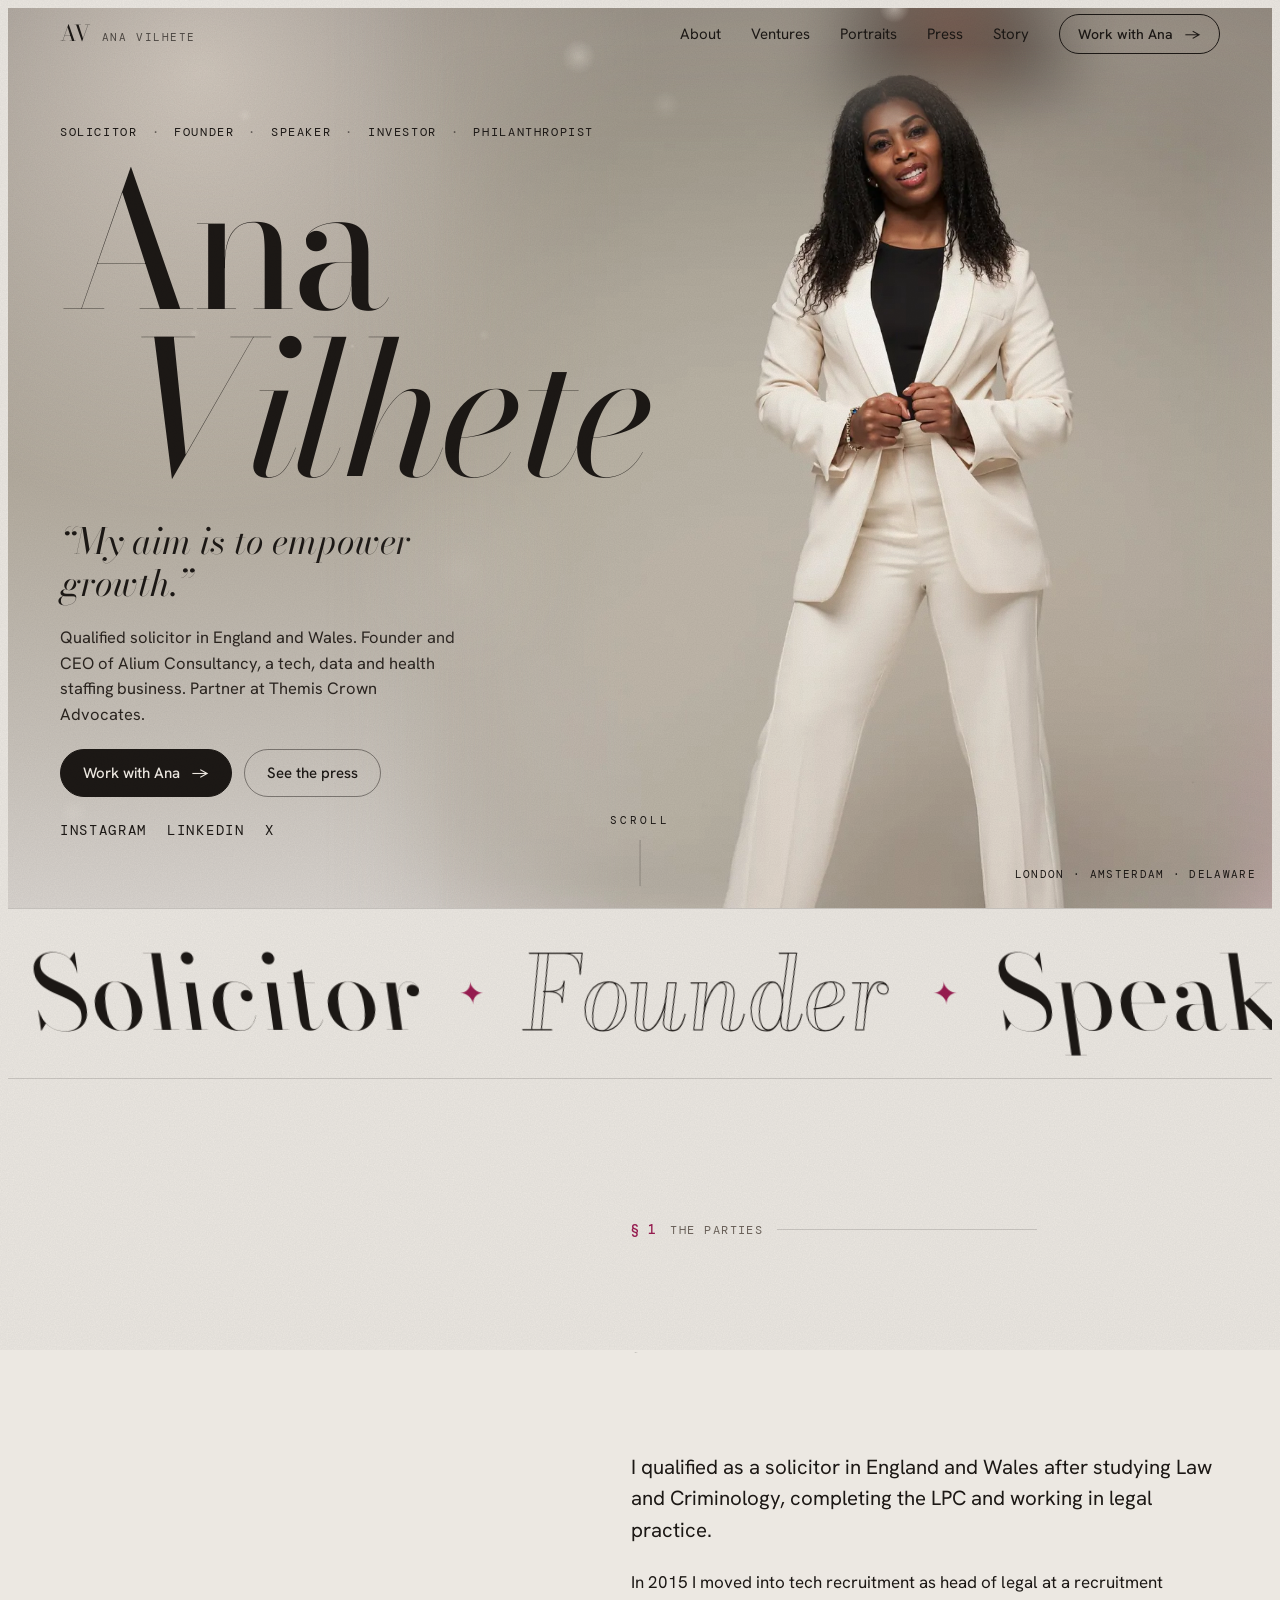
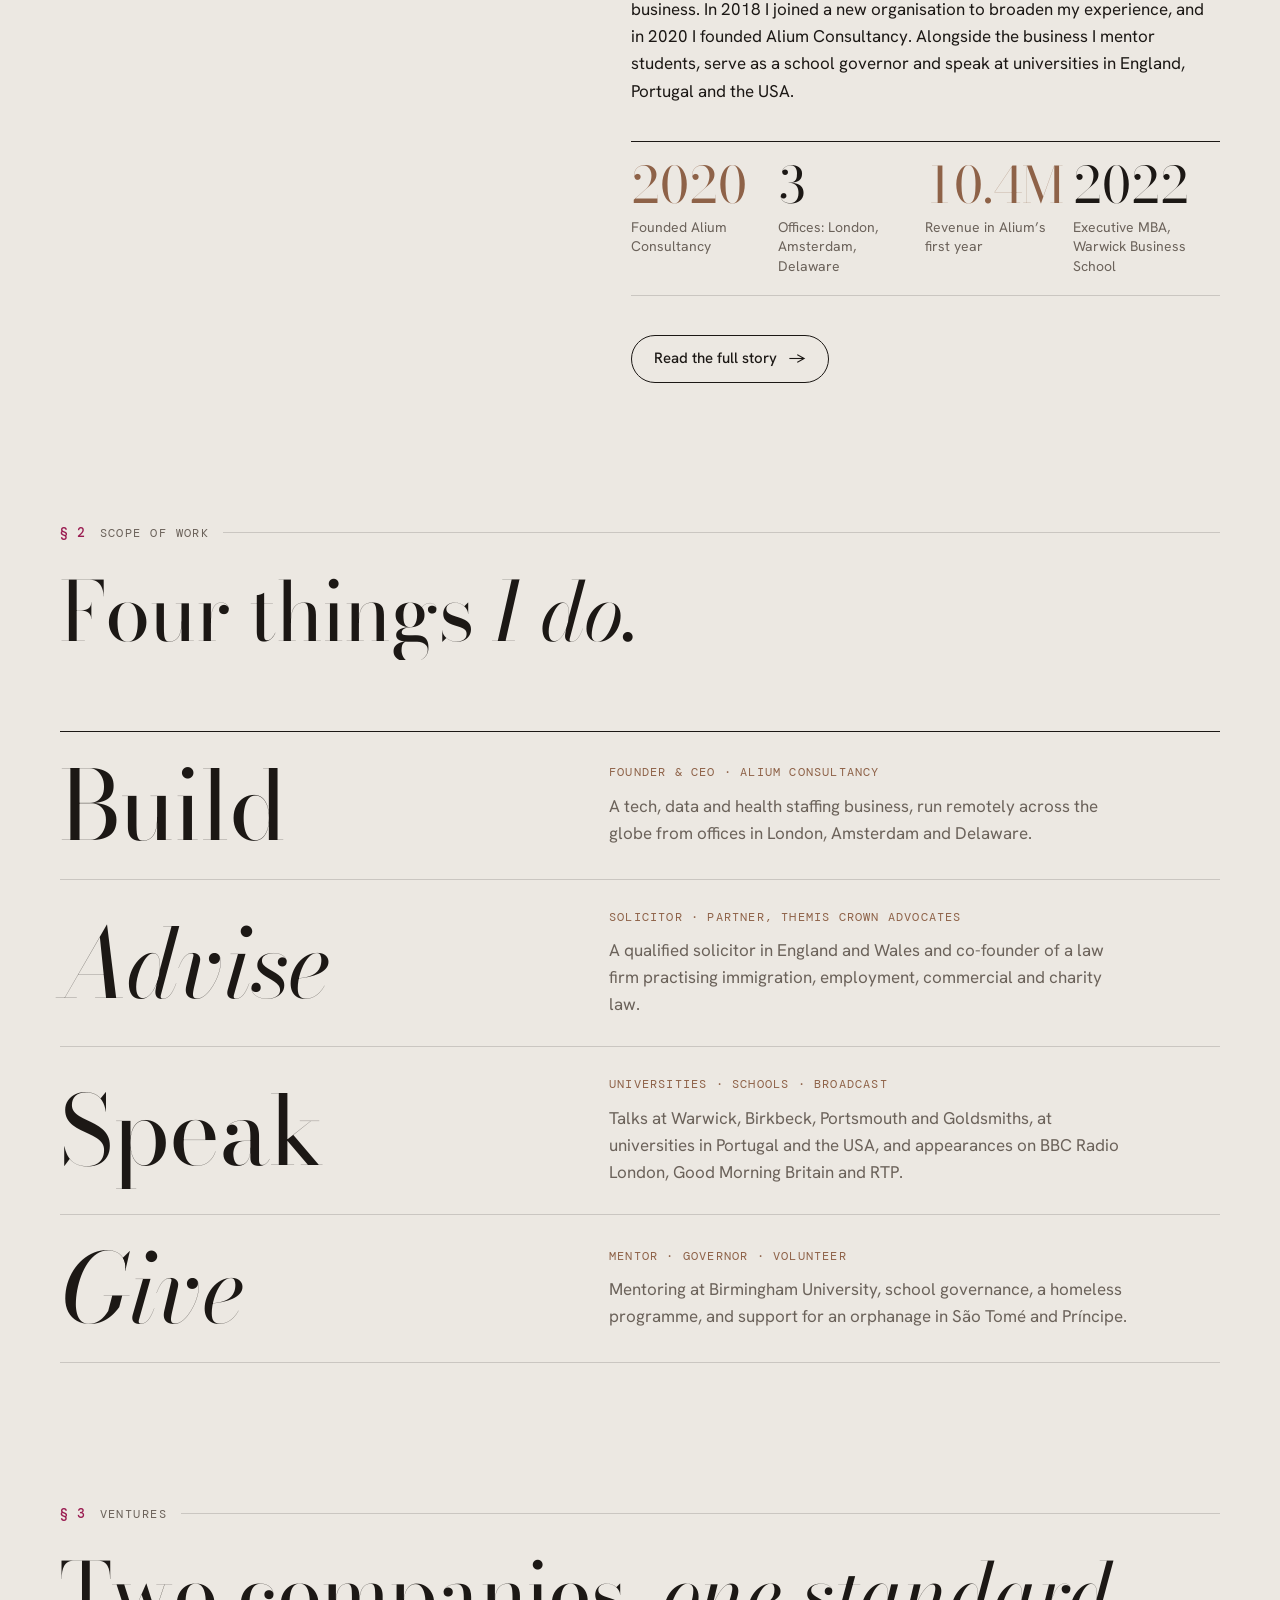
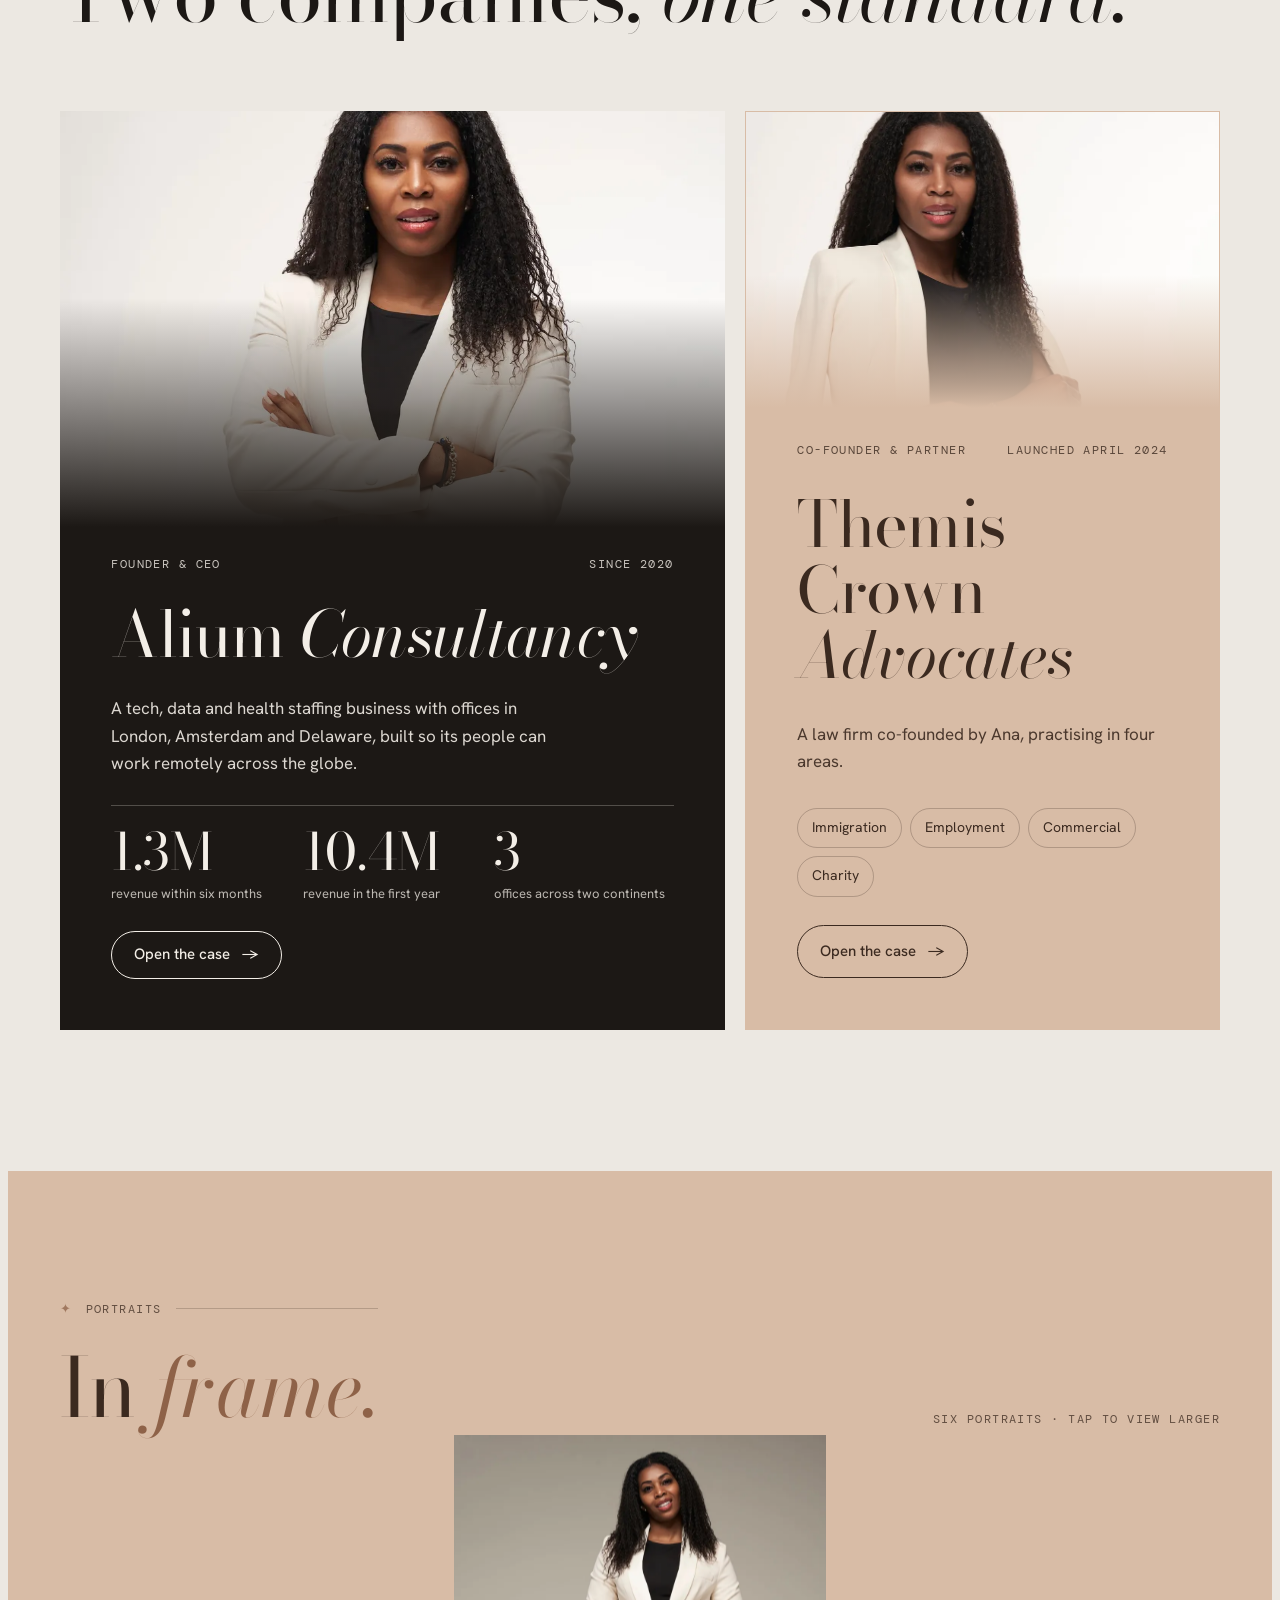
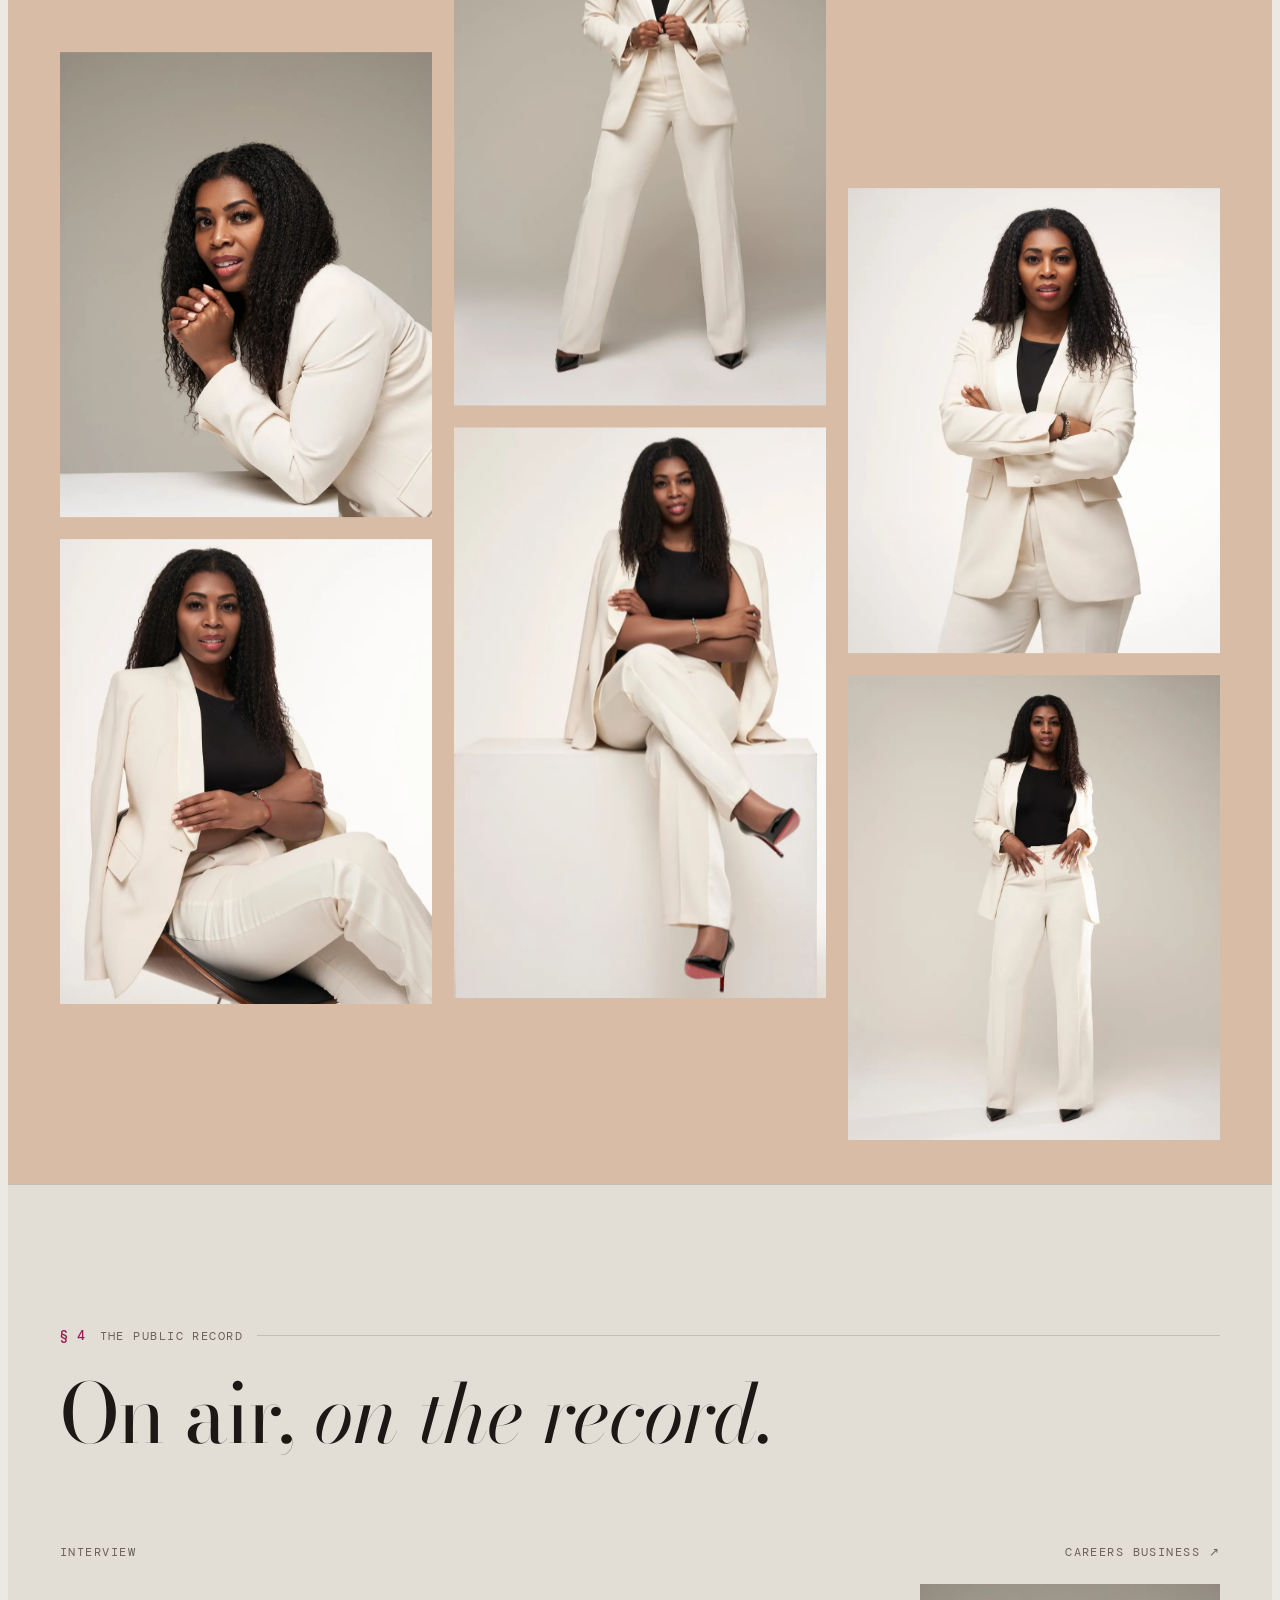
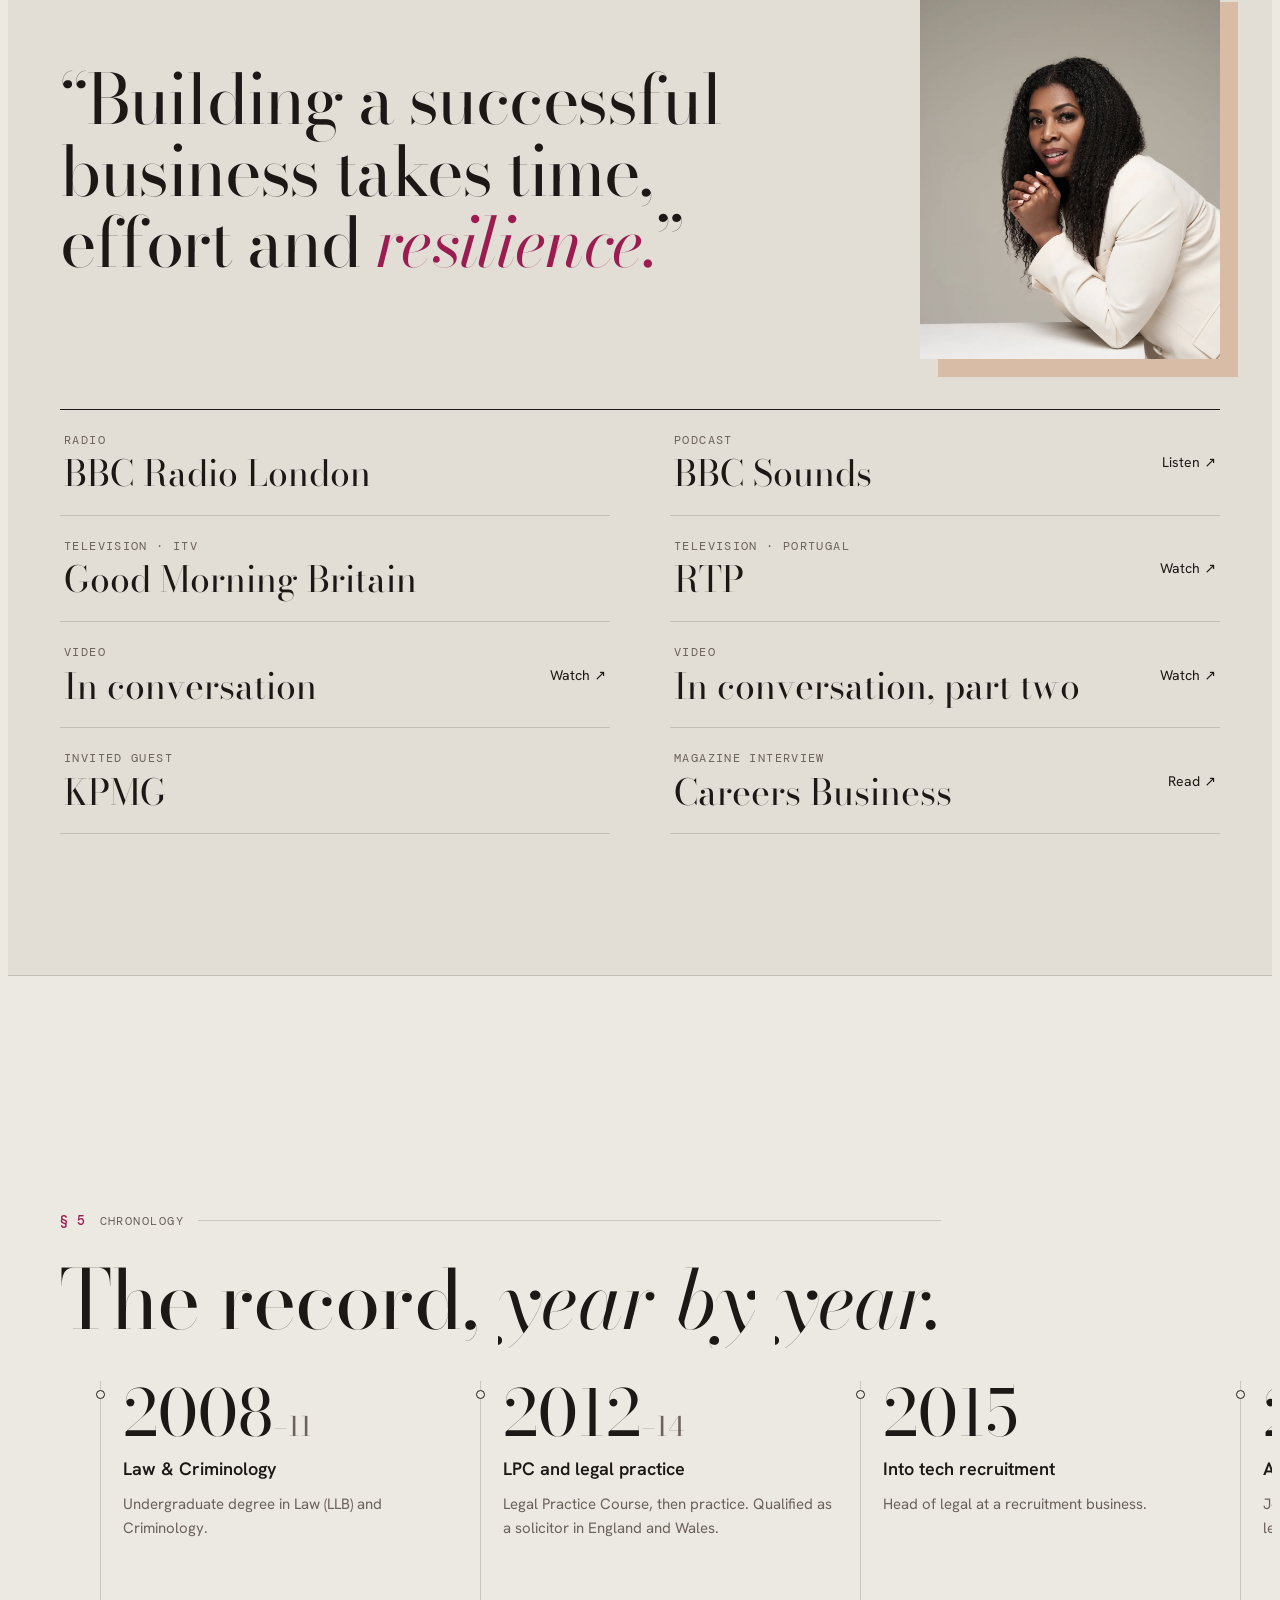
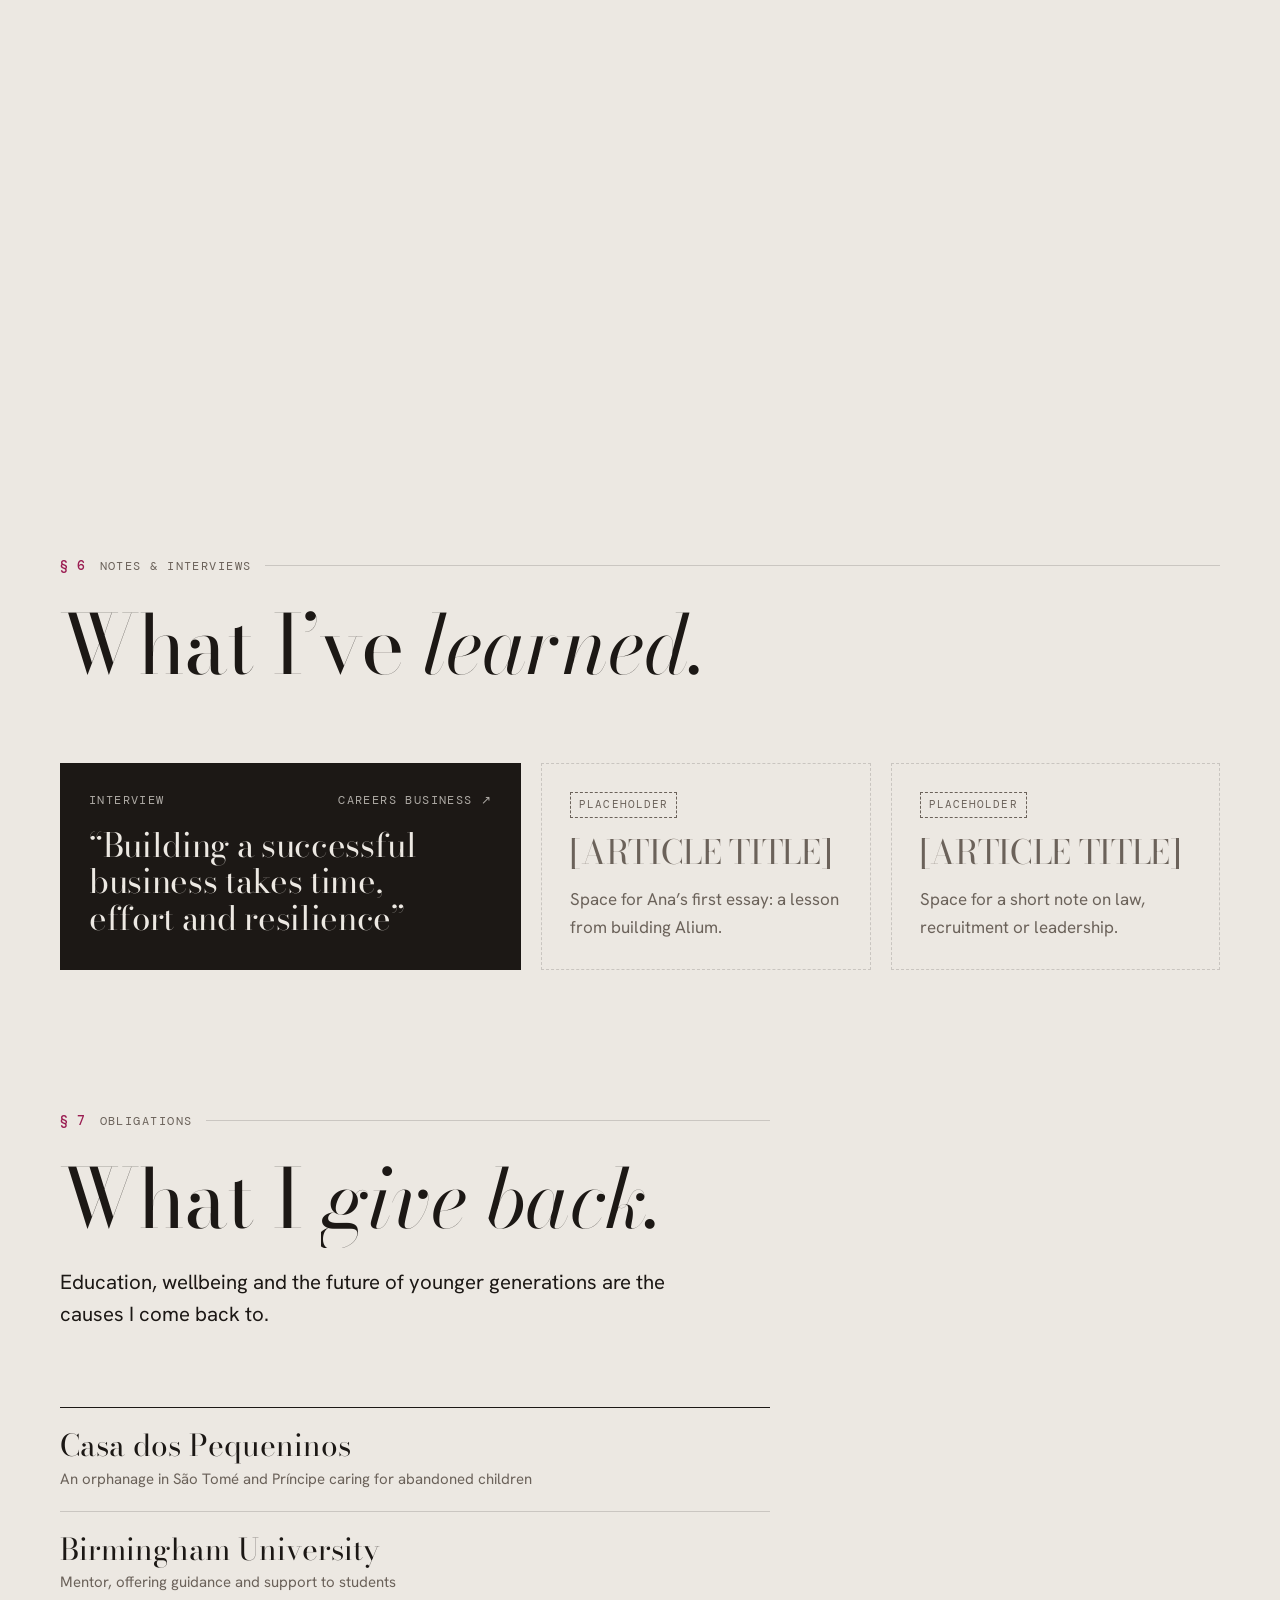
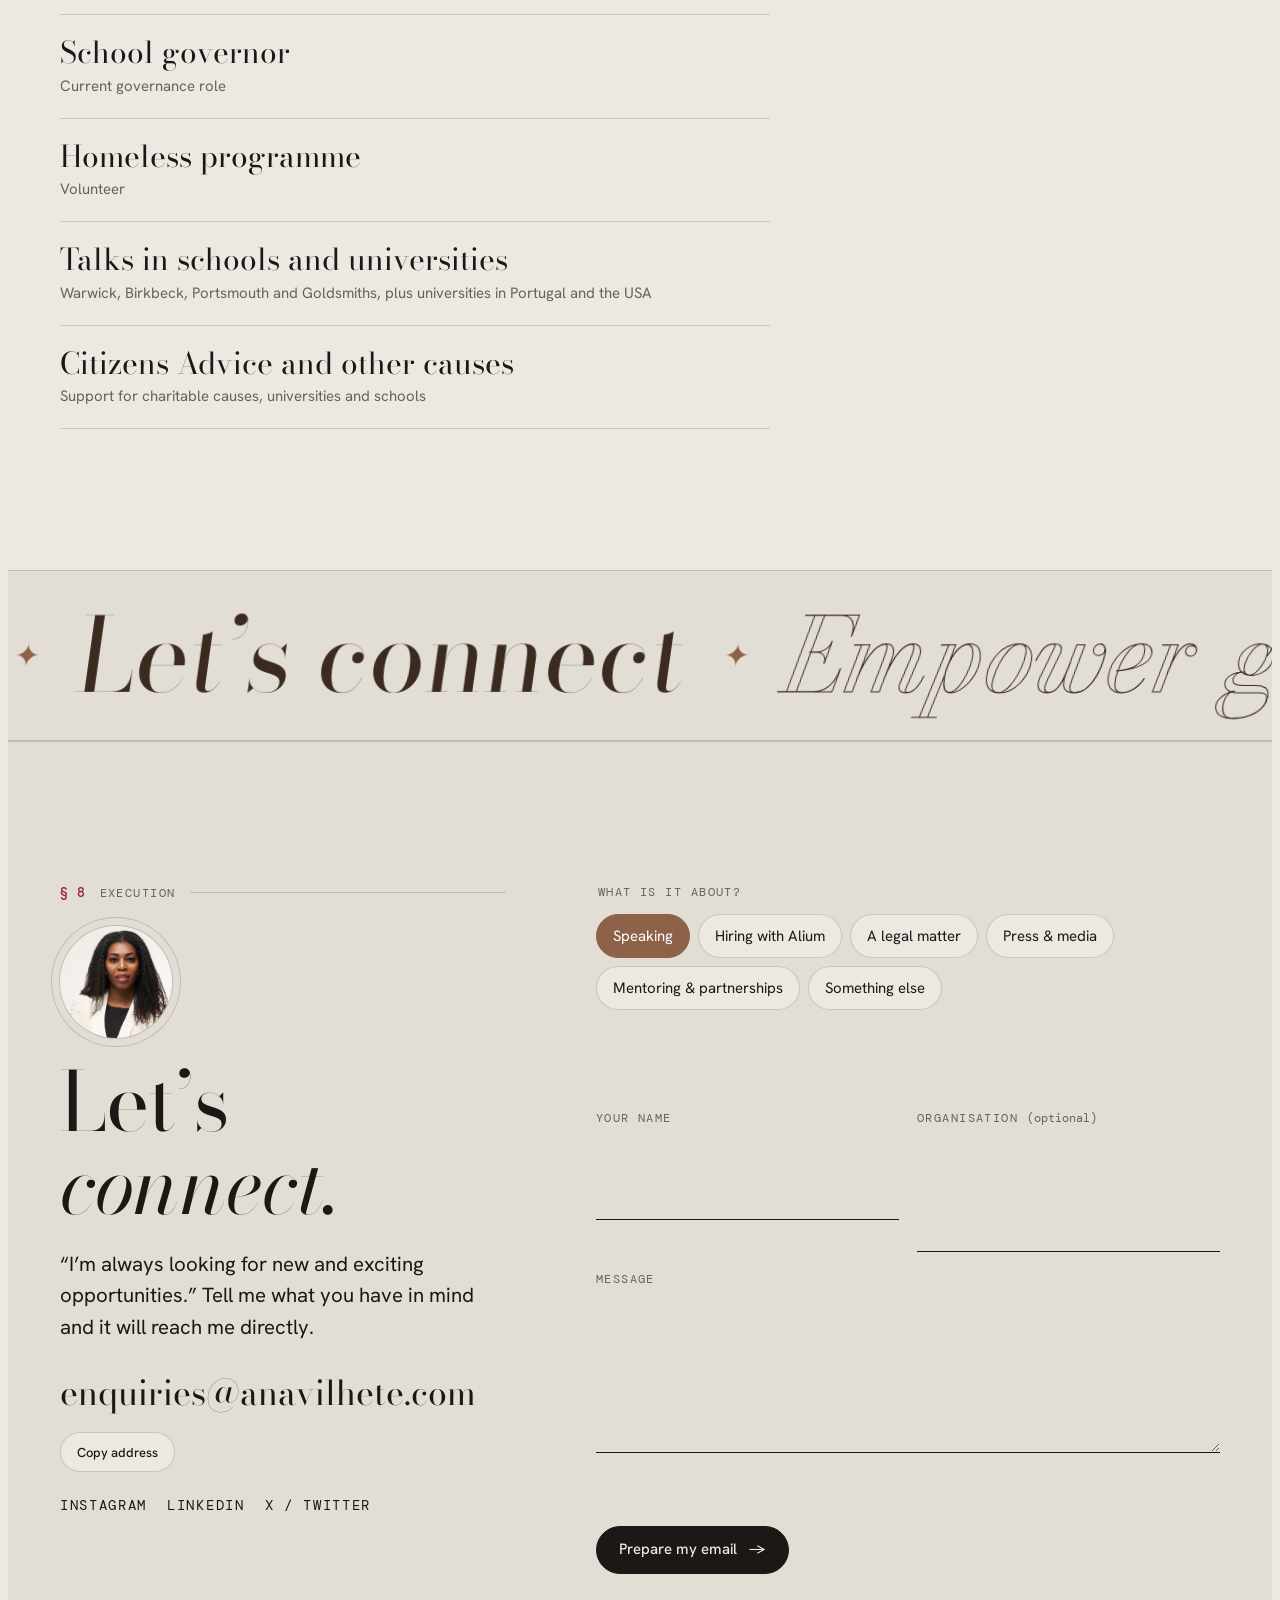
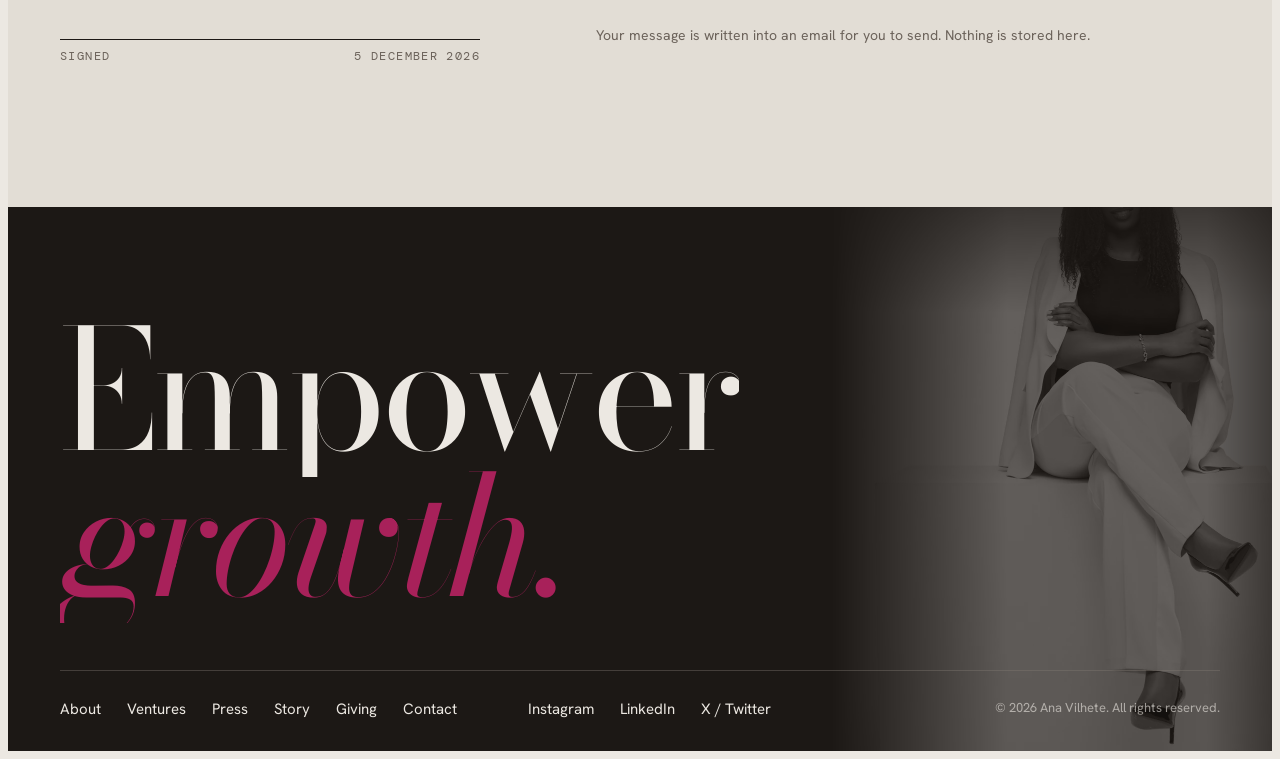
==== index.html @ e68c483e "Add files via upload" ====
<!doctype html>
<html lang="en">
<head>
<meta charset="utf-8">
<meta name="viewport" content="width=device-width, initial-scale=1, viewport-fit=cover">
<title>Ana Vilhete</title>
<meta name="description" content="Ana Vilhete — solicitor, founder of Alium Consultancy, partner at Themis Crown Advocates, speaker and philanthropist. Her aim is to empower growth.">
<meta property="og:title" content="Ana Vilhete">
<meta property="og:description" content="Solicitor, founder of Alium Consultancy, partner at Themis Crown Advocates, speaker and philanthropist.">
<meta property="og:type" content="profile">
<meta property="og:url" content="https://www.anavilhete.com/">
<meta name="twitter:card" content="summary_large_image">
<link rel="canonical" href="https://www.anavilhete.com/">
<link rel="preconnect" href="https://fonts.googleapis.com">
<link rel="preconnect" href="https://fonts.gstatic.com" crossorigin>
<link rel="stylesheet" href="https://fonts.googleapis.com/css2?family=Bodoni+Moda:ital,opsz,wght@0,6..96,400..700;1,6..96,400..600&family=DM+Mono:wght@400;500&family=Hanken+Grotesk:wght@400;500;600&family=Mrs+Saint+Delafield&display=swap">
<script type="application/ld+json">
{"@context":"https://schema.org","@type":"Person","name":"Ana Vilhete","url":"https://www.anavilhete.com/","email":"mailto:enquiries@anavilhete.com","jobTitle":"Founder and CEO","worksFor":[{"@type":"Organization","name":"Alium Consultancy"},{"@type":"Organization","name":"Themis Crown Advocates"}],"alumniOf":{"@type":"CollegeOrUniversity","name":"Warwick Business School"},"sameAs":["https://www.instagram.com/anavilhete/","https://www.linkedin.com/in/ana-vilhete-emba-us-uk-921748103/","https://twitter.com/AnaVilhete"]}
</script>
<style>
/* Layout concept: "Terms of engagement" — the site is set like a beautifully typeset agreement.
   Each section is a numbered clause (§), the hero photo melts into a stone backdrop sampled from the studio shoot,
   one raspberry band (from the pink portrait) carries the public record, and the page closes with a signature. */
:root{
  --paper:#ECE8E2;      /* page ground: stone-tinted, not cream */
  --paper-2:#E2DDD5;    /* recessed panels */
  --ink:#1C1815;        /* text, dark panels */
  --muted:#6B625A;      /* secondary text */
  --line:rgba(28,24,21,.16);
  --rasp:#A8215A;       /* the one accent, from the pink portrait */
  --rasp-text:#9A1C51;  /* accent as text on paper */
  --on-dark:#F3EEE7;
  --panel:#1C1815;      /* venture panel */
  --stone-top:#918A83;  /* hero backdrop, sampled from the photo */
  --stone-mid:#B4AC9F;
  --stone-low:#D9D4CF;
  --hero-ink:#1C1815;
  --band:#A61E55;       /* press band, same in both themes */
  --band-ink:#FFF5F8;
  --f-display:"Bodoni Moda","Didot","Bodoni 72",Georgia,serif;
  --f-body:"Hanken Grotesk","Helvetica Neue",Arial,system-ui,sans-serif;
  --f-mono:"DM Mono",ui-monospace,"SFMono-Regular",Menlo,monospace;
  --f-sign:"Mrs Saint Delafield","Snell Roundhand","Brush Script MT",cursive;
  --gut:max(16px, env(safe-area-inset-left, 0px));
  --gut-r:max(16px, env(safe-area-inset-right, 0px));
  --wrap:1240px;
  --s1:clamp(4px,.5vw,8px);
  --ease:cubic-bezier(.2,.7,.1,1);
}
@media (prefers-color-scheme: dark){:root:not([data-theme="light"]){
  --paper:#161310;--paper-2:#201C18;--ink:#EEE8E0;--muted:#A89E93;--line:rgba(238,232,224,.16);
  --rasp:#E0588F;--rasp-text:#EC7AA6;--on-dark:#F3EEE7;--panel:#2A241F;color-scheme:dark}}
:root[data-theme="dark"]{
  --paper:#161310;--paper-2:#201C18;--ink:#EEE8E0;--muted:#A89E93;--line:rgba(238,232,224,.16);
  --rasp:#E0588F;--rasp-text:#EC7AA6;--on-dark:#F3EEE7;--panel:#2A241F;color-scheme:dark}

*,*::before,*::after{box-sizing:border-box}
[hidden]{display:none!important}
html{scroll-behavior:smooth;-webkit-text-size-adjust:100%}
body{background:var(--paper);color:var(--ink);font-family:var(--f-body);font-size:17px;line-height:1.6;overflow-x:clip;-webkit-font-smoothing:antialiased}
body::before{content:"";position:fixed;inset:0 0 auto;height:env(safe-area-inset-top,0px);z-index:60;background:var(--stone-top)}
img{max-width:100%;display:block;height:auto}
a{color:inherit}
:focus-visible{outline:2px solid var(--rasp);outline-offset:3px;border-radius:2px}
.skip{position:absolute;left:-999px;top:8px;z-index:100;background:var(--ink);color:var(--paper);padding:10px 14px}
.skip:focus{left:16px}
.wrap{max-width:var(--wrap);margin:0 auto;padding-left:var(--gut);padding-right:var(--gut-r)}
@media(min-width:760px){.wrap{padding-left:max(40px,env(safe-area-inset-left,0px));padding-right:max(40px,env(safe-area-inset-right,0px))}}

/* type */
.mono{font-family:var(--f-mono);font-size:12px;letter-spacing:.12em;text-transform:uppercase}
.clause{display:flex;align-items:baseline;gap:14px;font-family:var(--f-mono);font-size:12px;letter-spacing:.12em;text-transform:uppercase;color:var(--muted)}
.clause b{font-weight:500;color:var(--rasp-text);font-size:13px;letter-spacing:.04em}
.clause::after{content:"";flex:1;height:1px;background:var(--line);transform:translateY(-4px)}
h1,h2,h3{font-family:var(--f-display);font-weight:400;line-height:1.02;margin:0;text-wrap:balance;letter-spacing:-.01em}
h2{font-size:clamp(40px,6.4vw,88px);font-variation-settings:"opsz" 96}
h2 em,h3 em{font-style:italic}
p{margin:0}
.lede{font-size:clamp(18px,1.6vw,21px);line-height:1.55;max-width:60ch}
.btn{display:inline-flex;align-items:center;gap:12px;min-height:48px;padding:0 22px;border:1px solid currentColor;border-radius:999px;font:500 15px/1 var(--f-body);text-decoration:none;cursor:pointer;background:transparent;color:inherit;transition:background .35s var(--ease),color .35s var(--ease),border-color .35s}
.btn .arr{transition:transform .35s var(--ease)}
.btn:hover .arr{transform:translateX(4px)}
.btn--solid{background:var(--hero-ink);color:#F3EEE7;border-color:var(--hero-ink)}
.btn--solid:hover{background:var(--band);border-color:var(--band)}
.link{background:linear-gradient(currentColor,currentColor) 0 100%/0 1px no-repeat;text-decoration:none;transition:background-size .4s var(--ease)}
.link:hover{background-size:100% 1px}
section{scroll-margin-top:72px}

/* header */
.hdr{position:fixed;top:env(safe-area-inset-top,0px);left:0;right:0;z-index:50;transition:background .4s,box-shadow .4s,color .4s;color:var(--hero-ink)}
.hdr .wrap{display:flex;align-items:center;justify-content:space-between;height:68px}
.hdr.solid{background:color-mix(in srgb,var(--paper) 92%,transparent);backdrop-filter:blur(10px);-webkit-backdrop-filter:blur(10px);box-shadow:0 1px 0 var(--line);color:var(--ink)}
.mark{font-family:var(--f-display);font-size:22px;text-decoration:none;letter-spacing:.02em;display:flex;align-items:baseline;gap:10px}
.mark i{font-family:var(--f-mono);font-style:normal;font-size:11px;letter-spacing:.14em;text-transform:uppercase;opacity:.7}
.nav{display:none;gap:30px;align-items:center}
.nav a{font-size:15px;text-decoration:none}
.nav .btn{min-height:40px;padding:0 18px;font-size:14px}
.menu-btn{min-width:48px;min-height:48px;margin-right:-10px;border:0;background:none;color:inherit;font:500 14px var(--f-body);cursor:pointer;display:flex;align-items:center;gap:10px}
.menu-btn span{display:block;width:22px;height:1.5px;background:currentColor;box-shadow:0 6px 0 currentColor;transform:translateY(-3px)}
@media(min-width:900px){.nav{display:flex}.menu-btn{display:none}}
.sheet{position:fixed;inset:0;z-index:70;background:var(--ink);color:var(--paper);padding:calc(env(safe-area-inset-top,0px) + 20px) var(--gut-r) 32px var(--gut);display:flex;flex-direction:column}
.sheet[hidden]{display:none}
.sheet .top{display:flex;justify-content:space-between;align-items:center;height:48px}
.sheet nav{display:grid;gap:4px;margin-top:6vh}
.sheet nav a{font-family:var(--f-display);font-size:clamp(40px,11vw,64px);line-height:1.15;text-decoration:none}
.sheet nav a span{font-family:var(--f-mono);font-size:12px;color:var(--rasp);vertical-align:super;margin-right:10px}
.sheet .foot{margin-top:auto;display:flex;gap:20px;flex-wrap:wrap}
.sheet .close{background:none;border:0;color:inherit;font:500 14px var(--f-body);min-height:48px;cursor:pointer}

/* hero */
.hero{position:relative;color:var(--hero-ink);background:linear-gradient(180deg,var(--stone-top) 0%,var(--stone-mid) 52%,#C9C3BB 82%,var(--stone-low) 100%);overflow:hidden;padding-top:calc(68px + env(safe-area-inset-top,0px))}
.hero-grid{display:grid;grid-template-columns:1fr;position:relative}
.hero-copy{position:relative;z-index:2;padding-block:28px 8px;display:grid;gap:22px;align-content:start}
.eyebrow{display:flex;flex-wrap:wrap;gap:6px 14px;font-family:var(--f-mono);font-size:11.5px;letter-spacing:.14em;text-transform:uppercase}
.eyebrow span+span::before{content:"·";margin-right:14px;opacity:.6}
.name{font-size:clamp(78px,23vw,250px);line-height:.84;letter-spacing:-.035em;font-variation-settings:"opsz" 96;font-weight:400}
.name .ln{display:block;overflow:hidden;padding-bottom:.06em}
.name .ln>span{display:inline-block}
.name .ln:nth-child(2){font-style:italic;padding-left:.32em}
.thesis{font-family:var(--f-display);font-style:italic;font-size:clamp(24px,3vw,36px);line-height:1.15;max-width:18ch}
.hero-copy .lede{font-size:16.5px;max-width:44ch;color:#2b2520}
.ctas{display:flex;flex-wrap:wrap;gap:12px}
.ctas .btn:not(.btn--solid){border-color:rgba(28,24,21,.45)}
.ctas .btn:not(.btn--solid):hover{background:rgba(28,24,21,.08)}
.social{display:flex;gap:20px;font-size:14px}
.social a{text-decoration:none}
.hero-photo{position:relative;z-index:1;margin:0 calc(-1 * var(--gut-r)) 0 calc(-1 * var(--gut));--m:linear-gradient(90deg,transparent 0,#000 16%,#000 84%,transparent 100%),linear-gradient(180deg,transparent 0,#000 14%);-webkit-mask-image:var(--m);mask-image:var(--m);-webkit-mask-composite:source-in;mask-composite:intersect}
.hero-photo img{width:100%;aspect-ratio:4/5;object-fit:cover;object-position:50% 30%;will-change:transform}
.hero-note{position:absolute;z-index:3;right:var(--gut-r);bottom:18px;font-family:var(--f-mono);font-size:11px;letter-spacing:.12em;text-transform:uppercase;text-align:right;line-height:1.5}
@media(min-width:900px){
  .hero-grid{grid-template-columns:1.05fr .95fr;align-items:end;min-height:min(86vh,980px)}
  .hero-copy{padding-block:6vh 9vh}
  .name{font-size:clamp(120px,15.5vw,250px)}
  .hero-photo{margin:0;align-self:end;margin-left:-14%}
  .hero-photo img{aspect-ratio:auto;max-height:calc(min(86vh,980px) - 20px);width:auto;margin:0 auto}
  .name .ln:nth-child(2){position:relative;z-index:3}
}
/* entrance: plays once, ends visible */
@media (prefers-reduced-motion:no-preference){
  .name .ln>span{animation:rise 1.1s var(--ease) both}
  .name .ln:nth-child(2)>span{animation-delay:.12s}
  .hero .eyebrow,.hero .thesis,.hero .lede,.hero .ctas,.hero .social{animation:fade .9s var(--ease) both}
  .hero .thesis{animation-delay:.35s}.hero .lede{animation-delay:.45s}.hero .ctas{animation-delay:.55s}.hero .social{animation-delay:.6s}
  .hero-photo{animation:photo 1.4s var(--ease) both}
}
@keyframes rise{from{transform:translateY(105%)}to{transform:none}}
@keyframes fade{from{opacity:0;transform:translateY(14px)}to{opacity:1;transform:none}}
@keyframes photo{from{opacity:0;transform:scale(1.04)}to{opacity:1;transform:none}}

/* clause transitions: progressive scroll-linked reveal, content is always visible at rest */
@supports (animation-timeline: view()){
  @media (prefers-reduced-motion:no-preference){
    .rv{animation:rvin linear both;animation-timeline:view();animation-range:entry 0% entry 45%}
  }
}
@keyframes rvin{from{transform:translateY(36px)}to{opacity:1;transform:none}}

.sec{padding-block:clamp(72px,11vw,150px)}
.sec-head{display:grid;gap:26px;margin-bottom:clamp(40px,6vw,80px)}

/* §1 intro */
.intro{display:grid;gap:40px}
.intro figure{margin:0;position:relative}
.intro figure img{width:100%;aspect-ratio:4/5;object-fit:cover;object-position:40% 30%}
.intro figcaption{margin-top:12px;font-family:var(--f-mono);font-size:11px;letter-spacing:.12em;text-transform:uppercase;color:var(--muted)}
.intro-copy{display:grid;gap:22px;align-content:start;min-width:0}
.intro-copy p{max-width:58ch}
.intro-copy p:first-of-type::first-letter{font-family:var(--f-display);float:left;font-size:4.4em;line-height:.8;padding:6px 10px 0 0;color:var(--rasp-text)}
.ledger{display:grid;grid-template-columns:repeat(2,minmax(0,1fr));border-top:1px solid var(--ink);margin-top:14px}
.ledger div{padding:18px 14px 18px 0;border-bottom:1px solid var(--line)}
.ledger dt{font-family:var(--f-display);font-size:clamp(34px,4vw,50px);line-height:1;font-variant-numeric:lining-nums tabular-nums}
.ledger dd{margin:8px 0 0;font-size:14px;color:var(--muted);line-height:1.4}
@media(min-width:900px){.intro{grid-template-columns:5fr 6fr;gap:80px}.intro figure{margin-top:-140px}.ledger{grid-template-columns:repeat(4,minmax(0,1fr))}}
@media(min-width:900px){.intro.reversed figure{order:0}}

/* §2 disciplines */
.disc{list-style:none;margin:0;padding:0;border-top:1px solid var(--ink)}
.disc li{display:grid;grid-template-columns:1fr;gap:10px 40px;padding-block:28px;border-bottom:1px solid var(--line);position:relative}
.disc h3{font-size:clamp(46px,7.5vw,104px);line-height:.95;transition:color .35s,transform .5s var(--ease)}
.disc .role{font-family:var(--f-mono);font-size:12px;letter-spacing:.1em;text-transform:uppercase;color:var(--rasp-text)}
.disc p{max-width:52ch;color:var(--muted)}
.disc .txt{display:grid;gap:10px;align-content:center;min-width:0}
@media(min-width:900px){.disc li{grid-template-columns:5fr 6fr;align-items:center}
  .disc li:hover h3{color:var(--rasp-text);transform:translateX(14px)}}
.peek{position:fixed;left:0;top:0;width:220px;aspect-ratio:4/5;pointer-events:none;z-index:40;opacity:0;transform:translate(-50%,-50%) scale(.9);transition:opacity .3s,transform .4s var(--ease);overflow:hidden;box-shadow:0 30px 60px -20px rgba(0,0,0,.4)}
.peek img{width:100%;height:100%;object-fit:cover}
.peek.on{opacity:1}

/* §3 ventures */
.ventures{display:grid;gap:20px}
.case{position:relative;display:grid;gap:28px;padding:clamp(26px,4vw,52px);min-width:0}
.case--a{background:var(--panel);color:var(--on-dark)}
.case--b{background:var(--paper-2);border:1px solid var(--line)}
.case .kicker{display:flex;justify-content:space-between;gap:12px;flex-wrap:wrap;font-family:var(--f-mono);font-size:12px;letter-spacing:.12em;text-transform:uppercase;opacity:.8}
.case h3{font-size:clamp(38px,5vw,64px)}
.case p{max-width:46ch;opacity:.9}
.figs{display:grid;grid-template-columns:repeat(3,minmax(0,1fr));gap:12px;border-top:1px solid rgba(243,238,231,.25);padding-top:20px}
.figs b{display:block;font-family:var(--f-display);font-weight:400;font-size:clamp(30px,4vw,52px);line-height:1;font-variant-numeric:lining-nums}
.figs span{font-size:13px;opacity:.75;line-height:1.35;display:block;margin-top:8px}
.tags{display:flex;flex-wrap:wrap;gap:8px;list-style:none;padding:0;margin:0}
.tags li{border:1px solid var(--line);padding:7px 14px;border-radius:999px;font-size:14px}
.case .btn{justify-self:start}
@media(min-width:900px){.ventures{grid-template-columns:7fr 5fr}}

dialog.cs{border:0;padding:0;max-width:min(760px,calc(100vw - 32px));width:100%;max-height:calc(100dvh - 40px);background:var(--paper);color:var(--ink)}
dialog.cs::backdrop{background:rgba(20,16,13,.6);backdrop-filter:blur(4px)}
.cs-in{padding:clamp(26px,5vw,56px);display:grid;gap:22px}
.cs-in h3{font-size:clamp(36px,6vw,60px)}
.cs-in dl{display:grid;grid-template-columns:minmax(0,9rem) 1fr;gap:12px 20px;margin:0;border-top:1px solid var(--line);padding-top:20px}
.cs-in dt{font-family:var(--f-mono);font-size:12px;letter-spacing:.1em;text-transform:uppercase;color:var(--muted);padding-top:3px}
.cs-in dd{margin:0}
.cs-close{justify-self:end;background:none;border:0;color:inherit;font:500 14px var(--f-body);min-height:44px;cursor:pointer}
@media(max-width:520px){.cs-in dl{grid-template-columns:1fr;gap:4px}.cs-in dd{margin-bottom:12px}}

/* §4 press: recessed stone panel, a pulled quote and a numbered index of appearances */
.press{background:var(--paper-2);border-block:1px solid var(--line)}
.press-feature{display:grid;gap:22px;text-decoration:none;padding-block:10px 50px;border-bottom:1px solid var(--ink)}
.pf-meta{display:flex;justify-content:space-between;gap:12px;font-family:var(--f-mono);font-size:12px;letter-spacing:.12em;text-transform:uppercase;color:var(--muted)}
.pf-quote{font-family:var(--f-display);font-size:clamp(34px,5.4vw,76px);line-height:1.04;letter-spacing:-.02em;max-width:20ch;text-wrap:balance;transition:color .35s}
.pf-quote em{font-style:italic;color:var(--rasp-text)}
.press-feature:hover .pf-quote{color:var(--rasp-text)}
.press-index{list-style:none;margin:0;padding:0;display:grid;grid-template-columns:1fr}
.press-index li{border-bottom:1px solid var(--line);min-width:0}
.press-index a,.press-index li>div{display:grid;grid-template-columns:1fr auto;grid-template-areas:"fmt go" "outlet go";align-items:center;gap:4px 14px;padding-block:22px;text-decoration:none}
.pi-no{grid-area:no;align-self:start;padding-top:3px;font-family:var(--f-mono);font-size:12px;color:var(--rasp-text)}
.pi-fmt{grid-area:fmt;font-family:var(--f-mono);font-size:11.5px;letter-spacing:.12em;text-transform:uppercase;color:var(--muted)}
.pi-outlet{grid-area:outlet;font-family:var(--f-display);font-size:clamp(26px,2.8vw,38px);line-height:1.08;min-width:0}
.pi-go{grid-area:go;font-size:14px;white-space:nowrap;transition:transform .3s var(--ease)}
.pi-go--off{font-family:var(--f-mono);font-size:11px;letter-spacing:.12em;text-transform:uppercase;color:var(--muted)}
.press-index a:hover .pi-outlet{font-style:italic}
.press-index a:hover .pi-go{transform:translate(3px,-3px)}
@media(min-width:900px){.press-index{grid-template-columns:1fr 1fr;column-gap:60px}}
/* §5 story rail */
.rail-head{display:flex;justify-content:space-between;align-items:end;gap:20px;flex-wrap:wrap}
.rail-ctrl{display:flex;gap:10px}
.rail-ctrl button{width:48px;height:48px;border-radius:50%;border:1px solid var(--ink);background:none;color:var(--ink);cursor:pointer;font-size:18px}
.rail-ctrl button:hover{background:var(--ink);color:var(--paper)}
.rail{display:grid;grid-auto-flow:column;grid-auto-columns:min(78vw,340px);gap:0;overflow-x:auto;scroll-snap-type:x mandatory;padding-bottom:18px;margin-top:40px;scrollbar-width:thin;overscroll-behavior-x:contain}
.rail li{scroll-snap-align:start;list-style:none;border-left:1px solid var(--line);padding:0 26px 0 22px;display:grid;gap:12px;align-content:start;position:relative}
.rail li::before{content:"";position:absolute;left:-5px;top:9px;width:9px;height:9px;border-radius:50%;background:var(--paper);border:1px solid var(--ink)}
.rail li.now::before{background:var(--rasp);border-color:var(--rasp)}
.rail .yr{font-family:var(--f-display);font-size:clamp(46px,5vw,64px);line-height:1;font-variant-numeric:lining-nums}
.rail .yr small{font-size:.42em;color:var(--muted)}
.rail h3{font-family:var(--f-body);font-weight:600;font-size:18px;line-height:1.3;letter-spacing:0}
.rail p{font-size:15px;color:var(--muted)}
.rail ol{display:contents}
.now-list{list-style:none;padding:0;margin:0;display:grid;gap:6px;font-size:15px}
.now-list li{all:unset;display:block}
.now-list li::before{content:"— ";color:var(--rasp-text)}

/* §6 notes */
.notes{display:grid;gap:20px}
.note{display:grid;gap:16px;padding:28px;border:1px solid var(--line);text-decoration:none;align-content:start;min-width:0;transition:border-color .3s,background .3s}
a.note:hover{border-color:var(--ink);background:var(--paper-2)}
.note h3{font-size:clamp(26px,2.6vw,34px);line-height:1.1}
.note .meta{display:flex;justify-content:space-between;gap:10px;font-family:var(--f-mono);font-size:11.5px;letter-spacing:.12em;text-transform:uppercase;color:var(--muted)}
.note--feature{background:var(--ink);color:var(--paper);border-color:var(--ink)}
a.note--feature:hover{background:var(--ink);border-color:var(--rasp)}
.note--feature .meta{color:inherit;opacity:.7}
.note--ph{border-style:dashed;color:var(--muted)}
.ph{display:inline-block;font-family:var(--f-mono);font-size:11px;letter-spacing:.1em;text-transform:uppercase;border:1px dashed currentColor;padding:3px 8px;justify-self:start}
@media(min-width:900px){.notes{grid-template-columns:1.4fr 1fr 1fr}.note--feature{grid-row:span 1}}

/* §7 giving */
.give{display:grid;gap:44px}
.give figure{margin:0}
.give figure img{width:100%;aspect-ratio:4/5;object-fit:cover}
.give-list{list-style:none;margin:0;padding:0;border-top:1px solid var(--ink);min-width:0}
.give-list li{display:grid;grid-template-columns:minmax(0,1fr);gap:4px;padding-block:20px;border-bottom:1px solid var(--line)}
.give-list b{font-family:var(--f-display);font-weight:400;font-size:clamp(24px,2.4vw,30px);line-height:1.15}
.give-list span{color:var(--muted);font-size:15px}
@media(min-width:900px){.give{grid-template-columns:7fr 4fr;align-items:start}.give figure{margin-top:20px}}

/* §8 contact */
.contact{background:var(--paper-2);border-top:1px solid var(--line)}
.c-grid{display:grid;gap:50px}
.c-intro{display:grid;gap:22px;align-content:start;min-width:0}
.mailrow{display:flex;flex-wrap:wrap;align-items:center;gap:12px}
.mail{font-family:var(--f-display);font-size:clamp(24px,3vw,34px);user-select:all;overflow-wrap:anywhere}
.small-btn{min-height:40px;padding:0 16px;border:1px solid var(--line);background:var(--paper);color:var(--ink);border-radius:999px;font:500 13px var(--f-body);cursor:pointer}
.small-btn:hover{border-color:var(--ink)}
form.compose{display:grid;gap:22px;min-width:0}
fieldset{border:0;padding:0;margin:0;min-width:0}
legend,.flabel{font-family:var(--f-mono);font-size:12px;letter-spacing:.12em;text-transform:uppercase;color:var(--muted);margin-bottom:12px;display:block}
.chips{display:flex;flex-wrap:wrap;gap:8px}
.chips input{position:absolute;opacity:0;width:1px;height:1px}
.chips label{min-height:44px;display:inline-flex;align-items:center;padding:0 16px;border:1px solid var(--line);border-radius:999px;cursor:pointer;font-size:15px;background:var(--paper);transition:all .25s}
.chips input:checked+label{background:var(--ink);color:var(--paper);border-color:var(--ink)}
.chips input:focus-visible+label{outline:2px solid var(--rasp);outline-offset:2px}
.fields{display:grid;gap:18px;grid-template-columns:1fr}
@media(min-width:640px){.fields{grid-template-columns:1fr 1fr}.fields .full{grid-column:1/-1}}
.field{display:grid;gap:6px;min-width:0}
.field input,.field textarea{width:100%;font:inherit;font-size:17px;color:var(--ink);background:transparent;border:0;border-bottom:1px solid var(--ink);padding:10px 0;border-radius:0}
.field textarea{min-height:120px;resize:vertical}
.field input:focus,.field textarea:focus{outline:none;border-bottom-color:var(--rasp);box-shadow:0 1px 0 var(--rasp)}
.field .err{color:var(--rasp-text);font-size:13px;min-height:1em}
.actions{display:flex;flex-wrap:wrap;gap:12px;align-items:center}
.actions .btn--solid{background:var(--ink);color:var(--paper);border-color:var(--ink)}
.actions .btn--solid:hover{background:var(--rasp);border-color:var(--rasp);color:#fff}
.out{border:1px solid var(--ink);padding:22px;display:grid;gap:14px;background:var(--paper)}
.out pre{margin:0;white-space:pre-wrap;font:14px/1.6 var(--f-mono);overflow-wrap:anywhere}
.out .note-s{font-size:14px;color:var(--muted)}
.sig{margin-top:12px;display:grid;gap:4px}
.sig .s{font-family:var(--f-sign);font-size:clamp(56px,7vw,84px);line-height:1;color:var(--ink)}
.sig .line{border-top:1px solid var(--ink);padding-top:8px;display:flex;justify-content:space-between;gap:12px;font-family:var(--f-mono);font-size:11.5px;letter-spacing:.12em;text-transform:uppercase;color:var(--muted);max-width:420px}
@media(min-width:900px){.c-grid{grid-template-columns:5fr 7fr;gap:90px}}

/* footer */
.ftr{background:var(--ink);color:var(--paper);padding-block:clamp(60px,9vw,110px) calc(30px + env(safe-area-inset-bottom,0px));overflow:hidden}
.ftr .big{font-family:var(--f-display);font-size:clamp(64px,13vw,200px);line-height:.88;letter-spacing:-.03em}
.ftr .big em{color:var(--rasp)}
.ftr-row{display:grid;gap:30px;margin-top:60px;padding-top:26px;border-top:1px solid rgba(127,120,112,.4)}
.ftr nav,.ftr .soc{display:flex;flex-wrap:wrap;gap:12px 26px;font-size:15px}
.ftr nav a,.ftr .soc a{text-decoration:none}
.ftr small{font-size:13px;opacity:.6}
@media(min-width:900px){.ftr-row{grid-template-columns:1fr 1fr auto;align-items:center}}
:root[data-theme="dark"] .ftr,:root:not([data-theme="light"]) .ftr{}
@media (prefers-color-scheme: dark){:root:not([data-theme="light"]) .ftr{border-top:1px solid var(--line)}}

@media (prefers-reduced-motion:reduce){*{scroll-behavior:auto!important;transition:none!important}}


/* ===================== PORTRAITS: gallery, lightbox, photo placements ===================== */
.portraits{padding-block:clamp(72px,10vw,140px);overflow:hidden}
.p-head{display:flex;justify-content:space-between;align-items:end;gap:20px;flex-wrap:wrap;margin-bottom:clamp(36px,5vw,64px)}
.p-head .sec-head{margin:0}
.p-count{font-family:var(--f-mono);font-size:12px;letter-spacing:.12em;text-transform:uppercase;color:var(--muted)}
.gallery{display:flex;gap:14px;overflow-x:auto;scroll-snap-type:x mandatory;margin-inline:calc(-1 * var(--gut)) calc(-1 * var(--gut-r));padding-inline:var(--gut) var(--gut-r);padding-bottom:10px;scrollbar-width:none}
.gallery::-webkit-scrollbar{display:none}
.g-col{display:contents}
.g-item{position:relative;flex:0 0 72vw;scroll-snap-align:center;border:0;padding:0;margin:0;background:var(--paper-2);cursor:zoom-in;overflow:hidden;display:block;color:#fff;text-align:left}
.g-item img{width:100%;height:100%;aspect-ratio:4/5;object-fit:cover;transition:transform 1.1s var(--ease),filter .8s}
.g-item figcaption{position:absolute;left:0;right:0;bottom:0;padding:40px 18px 16px;background:linear-gradient(transparent,rgba(18,16,14,.65));display:flex;justify-content:space-between;gap:10px;font-family:var(--f-mono);font-size:11px;letter-spacing:.12em;text-transform:uppercase;transform:translateY(0);transition:transform .6s var(--ease),opacity .6s}
.g-item:hover img{transform:scale(1.06)}
.g-item:focus-visible{outline:2px solid var(--rasp);outline-offset:3px}
@media(min-width:900px){
  .gallery{display:grid;grid-template-columns:repeat(3,minmax(0,1fr));gap:22px;overflow:visible;margin:0;padding:0;align-items:start}
  .g-col{display:grid;gap:22px;will-change:transform}
  .g-col:nth-child(1){padding-top:90px}.g-col:nth-child(3){padding-top:180px}
  .g-item{flex:none}
  .g-item figcaption{transform:translateY(100%);opacity:0}
  .g-item:hover figcaption,.g-item:focus-visible figcaption{transform:none;opacity:1}
  .g-col:nth-child(2) .g-item img{aspect-ratio:3/4.6}
}
dialog.lightbox{border:0;padding:0;margin:0;width:100vw;height:100dvh;max-width:none;max-height:none;background:rgba(14,12,10,.96);color:#EFE9E1}
dialog.lightbox::backdrop{background:rgba(14,12,10,.9)}
.lb-in{position:absolute;inset:0;display:grid;grid-template-rows:auto 1fr auto;padding:calc(env(safe-area-inset-top,0px) + 12px) var(--gut-r) calc(env(safe-area-inset-bottom,0px) + 16px) var(--gut)}
.lb-bar{display:flex;justify-content:space-between;align-items:center;height:52px;font-family:var(--f-mono);font-size:12px;letter-spacing:.14em;text-transform:uppercase}
.lb-bar button,.lb-nav button{background:none;border:0;color:inherit;font:500 14px var(--f-body);min-height:48px;min-width:48px;cursor:pointer}
.lb-stage{position:relative;display:grid;place-items:center;min-height:0;overflow:hidden;touch-action:pan-y}
.lb-stage img{position:absolute;inset:0;width:100%;height:100%;object-fit:contain;transition:opacity .45s,transform .7s var(--ease)}
.lb-stage img.swap{opacity:0;transform:scale(.97)}
.lb-nav{display:flex;justify-content:space-between;align-items:center;gap:12px}
.lb-nav button{border:1px solid rgba(239,233,225,.35);border-radius:999px;padding:0 20px}
.lb-nav button:hover{background:#EFE9E1;color:#12100E}
.lb-cap{font-family:var(--f-display);font-style:italic;font-size:clamp(18px,2.2vw,26px);text-align:center}

/* photos inside ventures */
.case-photo{margin:calc(-1 * clamp(26px,4vw,52px)) calc(-1 * clamp(26px,4vw,52px)) 0;position:relative;overflow:hidden;aspect-ratio:16/10}
.case-photo img{width:100%;height:100%;object-fit:cover;object-position:50% 18%;transition:transform 1.2s var(--ease)}
.case:hover .case-photo img{transform:scale(1.05)}
.case--a .case-photo::after{content:"";position:absolute;inset:0;background:linear-gradient(180deg,rgba(28,24,21,0) 45%,var(--panel))}
.case--b .case-photo::after{content:"";position:absolute;inset:0;background:linear-gradient(180deg,rgba(0,0,0,0) 55%,var(--paper-2))}
.case--b .case-photo img{object-position:50% 10%}

/* press feature with portrait */
.press-feature{grid-template-columns:1fr;align-items:end}
.pf-photo{margin:0;overflow:hidden;aspect-ratio:4/5;max-width:340px;position:relative}
.pf-photo img{width:100%;height:100%;object-fit:cover;object-position:40% 25%;transition:transform 1.2s var(--ease),filter .8s;filter:grayscale(.15)}
.press-feature:hover .pf-photo img{transform:scale(1.05);filter:none}
@media(min-width:900px){.press-feature{grid-template-columns:minmax(0,1fr) 300px;column-gap:60px}.pf-meta{grid-column:1/-1;grid-row:1}.pf-quote{grid-column:1;grid-row:2;align-self:center}.pf-photo{grid-column:2;grid-row:2}}

/* contact avatar */
.avatar{width:112px;height:112px;border-radius:50%;overflow:hidden;position:relative;box-shadow:0 0 0 1px var(--line),0 0 0 8px var(--paper-2),0 0 0 9px var(--line)}
.avatar img{position:absolute;width:190%;max-width:none;left:-46%;top:-6%}
.c-top{display:flex;align-items:center;gap:22px;flex-wrap:wrap}

/* footer portrait */
.ftr{position:relative;isolation:isolate}
.ftr-photo{position:absolute;z-index:-1;right:max(-60px,calc((100vw - 1400px)/2));bottom:0;height:115%;width:auto;max-width:none;opacity:.32;filter:grayscale(1) contrast(1.05);-webkit-mask-image:linear-gradient(90deg,transparent,#000 35%,#000 75%,transparent),linear-gradient(180deg,transparent,#000 30%);mask-image:linear-gradient(90deg,transparent,#000 35%,#000 75%,transparent),linear-gradient(180deg,transparent,#000 30%);-webkit-mask-composite:source-in;mask-composite:intersect;mix-blend-mode:luminosity;pointer-events:none}
@media(max-width:899px){.ftr-photo{height:80%;opacity:.22;right:-30%}}


/* ===================== NUDE: second warm neutral for contrast ===================== */
:root{--nude:#D8BCA6;--nude-2:#C9A58B;--nude-ink:#3B2A20;--nude-deep:#8E6248}
@media (prefers-color-scheme: dark){:root:not([data-theme="light"]){--nude:#3A2B22;--nude-2:#4A372B;--nude-ink:#F1E3D6;--nude-deep:#D9A988}}
:root[data-theme="dark"]{--nude:#3A2B22;--nude-2:#4A372B;--nude-ink:#F1E3D6;--nude-deep:#D9A988}
.portraits{background:var(--nude);color:var(--nude-ink)}
.portraits .clause,.portraits .p-count{color:var(--nude-ink);opacity:.75}
.portraits .clause b{color:var(--nude-deep);opacity:1}
.portraits .clause::after{background:currentColor;opacity:.3}
.portraits h2 em{color:var(--nude-deep)}
.portraits .g-item{background:var(--nude-2)}
.marquee--alt{background:var(--nude);border-color:transparent}
.marquee--alt .mq-track span{color:var(--nude-ink)}
.marquee--alt .mq-track span:nth-child(4n+3){color:transparent;-webkit-text-stroke:1px var(--nude-ink)}
.marquee--alt .mq-track i{color:var(--nude-deep)}
.case--b{background:var(--nude)!important;border-color:transparent!important;color:var(--nude-ink)}
.case--b .tags li{border-color:rgba(59,42,32,.25)}
.case--b .case-photo::after{background:linear-gradient(180deg,rgba(0,0,0,0) 55%,var(--nude))!important}
.ledger div:nth-child(odd) dt{color:var(--nude-deep)}
.disc .role{color:var(--nude-deep)}
.give-list li:hover b{color:var(--nude-deep)}
.press-feature .pf-photo{box-shadow:18px 18px 0 var(--nude)}
.rail li.now::before{background:var(--nude-deep);border-color:var(--nude-deep)}
.chips input:checked+label{background:var(--nude-deep);border-color:var(--nude-deep);color:#fff}

/* ===================== CINEMATIC MOTION LAYER ===================== */
:root{--loader:#12100E;--loader-ink:#EFE9E1;--grain-op:.07}
@media (prefers-color-scheme: dark){:root:not([data-theme="light"]){--grain-op:.09}}
:root[data-theme="dark"]{--grain-op:.09}

/* loader + letterbox */
.loader{position:fixed;inset:0;z-index:200;pointer-events:auto;animation:ldFail .4s 4.6s forwards}
.no-intro .loader{display:none}
.lb{position:absolute;left:0;right:0;height:50.5vh;background:var(--loader);transition:height .75s cubic-bezier(.77,0,.18,1)}
.lb-top{top:0}.lb-bot{bottom:0}
.loader.bars .lb{height:9vh}
.loader.open .lb{height:0;transition-duration:.85s}
.ld-center{position:absolute;inset:0;display:grid;place-content:center;justify-items:center;gap:18px;color:var(--loader-ink);transition:opacity .35s,filter .45s,transform .6s var(--ease)}
.loader.bars .ld-center{opacity:0;filter:blur(10px);transform:scale(1.08)}
.ld-mark{font-family:var(--f-display);font-size:clamp(70px,12vw,140px);line-height:.9;display:flex;overflow:hidden}
.ld-mark span{display:inline-block;animation:ldLetter 1s var(--ease) both}
.ld-mark span:nth-child(2){font-style:italic;animation-delay:.12s}
.ld-count{font-family:var(--f-mono);font-size:12px;letter-spacing:.3em;opacity:.7;font-variant-numeric:tabular-nums}
.ld-line{width:min(240px,60vw);height:1px;background:rgba(239,233,225,.18);overflow:hidden}
.ld-line i{display:block;height:100%;background:var(--loader-ink);transform-origin:left;transform:scaleX(0)}
.ld-cap{font-family:var(--f-mono);font-size:11px;letter-spacing:.24em;text-transform:uppercase;opacity:.5}
@keyframes ldLetter{from{transform:translateY(100%)}to{transform:none}}
@keyframes ldFail{to{opacity:0;visibility:hidden;pointer-events:none}}
.intro .hero *,.intro .hero{animation-play-state:paused!important}

/* film grain + progress + cursor */
.grain{position:fixed;inset:-50%;z-index:90;pointer-events:none;opacity:var(--grain-op);mix-blend-mode:multiply;background-image:url("data:image/svg+xml,%3Csvg xmlns='http://www.w3.org/2000/svg' width='220' height='220'%3E%3Cfilter id='n'%3E%3CfeTurbulence type='fractalNoise' baseFrequency='.85' numOctaves='3' stitchTiles='stitch'/%3E%3CfeColorMatrix values='0 0 0 0 0 0 0 0 0 0 0 0 0 0 0 0 0 0 .9 0'/%3E%3C/filter%3E%3Crect width='100%25' height='100%25' filter='url(%23n)'/%3E%3C/svg%3E");animation:grain .9s steps(6) infinite}
@media (prefers-color-scheme: dark){:root:not([data-theme="light"]) .grain{mix-blend-mode:screen}}
:root[data-theme="dark"] .grain{mix-blend-mode:screen}
@keyframes grain{0%{transform:translate(0,0)}20%{transform:translate(-4%,3%)}40%{transform:translate(3%,-5%)}60%{transform:translate(-6%,-2%)}80%{transform:translate(5%,4%)}100%{transform:translate(0,0)}}
.progress{position:fixed;left:0;right:0;top:env(safe-area-inset-top,0px);height:2px;z-index:55;background:var(--rasp);transform-origin:left;transform:scaleX(0)}
.cursor{position:fixed;left:0;top:0;z-index:95;pointer-events:none;width:38px;height:38px;margin:-19px 0 0 -19px;border:1px solid #fff;border-radius:50%;mix-blend-mode:difference;transition:width .35s var(--ease),height .35s var(--ease),margin .35s var(--ease),background .35s,opacity .3s;opacity:0}
.cursor.on{opacity:1}
.cursor.big{width:76px;height:76px;margin:-38px 0 0 -38px;background:#fff}
.cursor-dot{position:fixed;left:0;top:0;z-index:96;width:5px;height:5px;margin:-2.5px 0 0 -2.5px;border-radius:50%;background:#fff;mix-blend-mode:difference;pointer-events:none;opacity:0}
.cursor-dot.on{opacity:1}

/* HERO: bigger photo, layered depth */
.hero{isolation:isolate}
.hero-bg{position:absolute;inset:0;z-index:0;overflow:hidden;pointer-events:none}
.hero-bg img{position:absolute;right:-8%;top:-10%;height:130%;width:auto;max-width:none;filter:blur(38px) saturate(1.1);opacity:.55;will-change:transform}
.leak{position:absolute;width:70vmax;height:70vmax;left:-20vmax;top:-30vmax;border-radius:50%;background:radial-gradient(closest-side,rgba(255,244,232,.55),rgba(255,244,232,0));mix-blend-mode:soft-light;animation:leak 18s ease-in-out infinite alternate}
.leak--2{left:auto;right:-30vmax;top:auto;bottom:-40vmax;background:radial-gradient(closest-side,rgba(168,33,90,.22),rgba(168,33,90,0));animation-duration:24s;animation-direction:alternate-reverse}
@keyframes leak{0%{transform:translate(0,0) scale(1)}50%{transform:translate(18vw,10vh) scale(1.15)}100%{transform:translate(6vw,26vh) scale(.95)}}
.bokeh{position:absolute;inset:0;width:100%;height:100%;pointer-events:none}
.bokeh--back{z-index:1}
.bokeh--front{z-index:5}
.hero-stage{position:relative;z-index:2}
.hero-copy{will-change:transform,filter,opacity}
.hero-photo img{will-change:transform}
.scroll-cue{position:absolute;z-index:6;left:50%;bottom:22px;transform:translateX(-50%);display:none;flex-direction:column;align-items:center;gap:10px;font-family:var(--f-mono);font-size:10.5px;letter-spacing:.3em;text-transform:uppercase;color:var(--hero-ink)}
.scroll-cue i{width:1px;height:46px;background:rgba(28,24,21,.25);position:relative;overflow:hidden}
.scroll-cue i::after{content:"";position:absolute;left:0;top:-50%;width:100%;height:50%;background:var(--hero-ink);animation:cue 1.8s var(--ease) infinite}
@keyframes cue{to{top:100%}}

/* mobile hero photo: bigger, bleeding */
.hero-photo{overflow:hidden;height:min(128vw,720px);margin-top:-18px}
.hero-photo img{position:absolute;left:-26%;top:0;width:152%;max-width:none;height:auto;aspect-ratio:auto;object-fit:initial}
@media(min-width:900px){
  .hero{height:max(100svh,720px);padding-top:0}
  .hero-stage{height:100%}
  .hero-grid{min-height:0;height:100%;align-items:center;grid-template-columns:1fr}
  .hero-copy{max-width:min(640px,52vw);padding-block:calc(68px + 4vh) 6vh}
  .name{font-size:clamp(120px,14.5vw,240px)}
  .hero-photo{position:absolute;z-index:1;top:4vh;right:max(-2vw,calc((100vw - 1500px)/2));left:auto;bottom:auto;height:120vh;width:auto;margin:0;overflow:visible;-webkit-mask-image:linear-gradient(90deg,transparent 0,#000 22%,#000 88%,transparent 100%),linear-gradient(180deg,transparent 0,#000 10%);mask-image:linear-gradient(90deg,transparent 0,#000 22%,#000 88%,transparent 100%),linear-gradient(180deg,transparent 0,#000 10%);-webkit-mask-composite:source-in;mask-composite:intersect}
  .hero-photo img{position:static;height:100%;width:auto;max-height:none;margin:0}
  .scroll-cue{display:flex}
  .hero-note{bottom:26px}
}

/* marquee */
.marquee{overflow:hidden;border-block:1px solid var(--line);padding-block:clamp(18px,2.6vw,34px);background:var(--paper);user-select:none}
.mq-track{display:flex;width:max-content;will-change:transform}
.mq-track span{font-family:var(--f-display);font-size:clamp(48px,8vw,120px);line-height:1;padding-inline:.25em;white-space:nowrap}
.mq-track span:nth-child(4n+3){font-style:italic;color:transparent;-webkit-text-stroke:1px var(--ink)}
.mq-track i{font-style:normal;font-size:clamp(20px,2.4vw,34px);color:var(--rasp-text);align-self:center;padding-inline:.4em}
.marquee--alt{background:var(--paper-2)}
@media(min-width:900px){.intro figure{margin-top:0}}

/* reveal system (only for content that starts below the fold) */
.rv{animation:none!important}
.js .await{opacity:0;transform:translateY(46px);filter:blur(12px)}
.reveal-t{transition:opacity 1s var(--ease) var(--d,0ms),transform 1.2s var(--ease) var(--d,0ms),filter 1s var(--ease) var(--d,0ms)}
.split .w{display:inline-block;overflow:hidden;vertical-align:top;padding-bottom:.08em;margin-bottom:-.08em}
.split .w>span{display:inline-block;transition:transform 1.15s var(--ease) calc(var(--i,0) * 70ms)}
.js .split.await{opacity:1;transform:none;filter:none}
.js .split.await .w>span{transform:translateY(108%) rotate(4deg)}
.img-reveal{overflow:hidden}
.img-reveal img{transform:scale(1.14);will-change:transform}
.img-reveal.reveal-t{transition:clip-path 1.5s cubic-bezier(.77,0,.18,1) var(--d,0ms),opacity .1s}
.js .img-reveal.await{opacity:1;filter:none;transform:none;clip-path:inset(100% 0 0 0)}
.img-reveal.in{clip-path:inset(0 0 0 0)}
.sig .s{display:inline-block}
.js .sig-draw.await{opacity:1;filter:none;transform:none;clip-path:inset(0 100% 0 0)}
.sig-draw.reveal-t{transition:clip-path 2.2s cubic-bezier(.65,0,.2,1) .2s}
.sig-draw.in{clip-path:inset(0 0 0 0)}

/* tilt + glare */
.tilt{transform-style:preserve-3d;position:relative}
.tilt .glare{position:absolute;inset:0;pointer-events:none;background:radial-gradient(circle at var(--gx,50%) var(--gy,50%),rgba(255,255,255,.22),rgba(255,255,255,0) 45%);opacity:0;transition:opacity .4s;mix-blend-mode:soft-light}
.tilt:hover .glare{opacity:1}

/* press index hover sweep */
.press-index li{position:relative;overflow:hidden}
.press-index li::before{content:"";position:absolute;inset:0;background:var(--paper);transform:scaleX(0);transform-origin:left;transition:transform .6s var(--ease);z-index:0}
.press-index li:hover::before{transform:scaleX(1)}
.press-index a,.press-index li>div{position:relative;z-index:1;padding-inline:4px}

/* pinned horizontal timeline (desktop) */
.story.pinned{padding-block:0}
.story.pinned .story-sticky{position:sticky;top:0;height:100svh;display:flex;align-items:center;overflow:hidden}
.story.pinned .story-sticky>.wrap{width:100%}
.story.pinned .rail{overflow:visible;grid-auto-columns:380px;will-change:transform;padding-bottom:0}
.story.pinned .rail-ctrl{display:none}
.story-meter{display:none;margin-top:34px;height:1px;background:var(--line);position:relative}
.story-meter i{position:absolute;inset:0;background:var(--rasp);transform-origin:left;transform:scaleX(0)}
.story.pinned .story-meter{display:block}
.rail li{transition:opacity .5s,transform .6s var(--ease)}

@media (prefers-reduced-motion:reduce){
  .grain,.cursor,.cursor-dot,.leak,.bokeh,.scroll-cue i::after{animation:none!important;display:none}
  .js .await{opacity:1!important;transform:none!important;filter:none!important;clip-path:none!important}
  .js .split.await .w>span{transform:none!important}
}
</style>
<script>(function(){var d=document.documentElement,rm=matchMedia("(prefers-reduced-motion: reduce)").matches,seen=false;try{seen=sessionStorage.getItem("av-intro")==="1"}catch(e){}d.classList.add("js");if(rm||seen){d.classList.add("no-intro")}else{d.classList.add("intro");setTimeout(function(){d.classList.remove("intro")},4200)}})();</script>
</head>
<body>

<a class="skip" href="#main">Skip to content</a>
<div class="grain" aria-hidden="true"></div><div class="progress" id="progress" aria-hidden="true"></div><div class="cursor" id="cursor" aria-hidden="true"></div><div class="cursor-dot" id="cursorDot" aria-hidden="true"></div>

<header class="hdr" id="hdr">
  <div class="wrap">
    <a class="mark" href="#top" aria-label="Ana Vilhete, back to top">AV <i>Ana Vilhete</i></a>
    <nav class="nav" aria-label="Main">
      <a class="link" href="#about">About</a>
      <a class="link" href="#ventures">Ventures</a>
      <a class="link" href="#portraits">Portraits</a>
      <a class="link" href="#press">Press</a>
      <a class="link" href="#story">Story</a>
      <a class="btn" href="#contact">Work with Ana <span class="arr" aria-hidden="true">→</span></a>
    </nav>
    <button class="menu-btn" id="menuBtn" aria-expanded="false" aria-controls="sheet"><span aria-hidden="true"></span>Menu</button>
  </div>
</header>

<div class="sheet" id="sheet" hidden role="dialog" aria-modal="true" aria-label="Menu">
  <div class="top"><span class="mark">AV</span><button class="close" id="menuClose">Close ✕</button></div>
  <nav aria-label="Mobile">
    <a href="#about"><span>§1</span>About</a>
    <a href="#work"><span>§2</span>What I do</a>
    <a href="#ventures"><span>§3</span>Ventures</a>
    <a href="#portraits"><span>✦</span>Portraits</a>
    <a href="#press"><span>§4</span>Press</a>
    <a href="#story"><span>§5</span>Story</a>
    <a href="#contact"><span>§8</span>Contact</a>
  </nav>
  <div class="foot mono">
    <a class="link" href="https://www.instagram.com/anavilhete/" target="_blank" rel="noopener">Instagram</a>
    <a class="link" href="https://www.linkedin.com/in/ana-vilhete-emba-us-uk-921748103/" target="_blank" rel="noopener">LinkedIn</a>
    <a class="link" href="https://twitter.com/AnaVilhete" target="_blank" rel="noopener">X / Twitter</a>
  </div>
</div>

<main id="main">
<!-- HERO -->
<div class="loader" id="loader" aria-hidden="true">
  <div class="lb lb-top"></div><div class="lb lb-bot"></div>
  <div class="ld-center"><span class="ld-mark"><span>A</span><span>V</span></span><span class="ld-line"><i id="ldLine"></i></span><span class="ld-count" id="ldCount">000</span><span class="ld-cap">Ana Vilhete</span></div>
</div>
<section class="hero" id="top" aria-label="Introduction">
  <div class="hero-bg" aria-hidden="true"><img id="heroBlur" alt=""><span class="leak"></span><span class="leak leak--2"></span></div>
  <canvas class="bokeh bokeh--back" id="bokehBack" aria-hidden="true"></canvas>
  <div class="hero-stage">
  <div class="wrap hero-grid">
    <div class="hero-copy" id="heroCopy">
      <p class="eyebrow"><span>Solicitor</span><span>Founder</span><span>Speaker</span><span>Investor</span><span>Philanthropist</span></p>
      <h1 class="name" aria-label="Ana Vilhete"><span class="ln"><span>Ana</span></span><span class="ln"><span>Vilhete</span></span></h1>
      <p class="thesis">“My aim is to empower growth.”</p>
      <p class="lede">Qualified solicitor in England and Wales. Founder and CEO of Alium Consultancy, a tech, data and health staffing business. Partner at Themis Crown Advocates.</p>
      <div class="ctas">
        <a class="btn btn--solid" href="#contact">Work with Ana <span class="arr" aria-hidden="true">→</span></a>
        <a class="btn" href="#press">See the press</a>
      </div>
      <div class="social mono" aria-label="Social profiles">
        <a class="link" href="https://www.instagram.com/anavilhete/" target="_blank" rel="noopener">Instagram</a>
        <a class="link" href="https://www.linkedin.com/in/ana-vilhete-emba-us-uk-921748103/" target="_blank" rel="noopener">LinkedIn</a>
        <a class="link" href="https://twitter.com/AnaVilhete" target="_blank" rel="noopener">X</a>
      </div>
    </div>
  </div>
    <figure class="hero-photo" id="heroPhoto">
      <img src="[data-uri]" width="1200" height="1500" alt="Ana Vilhete standing in an ivory trouser suit against a stone-grey studio backdrop" fetchpriority="high">
    </figure>
  </div>
  <canvas class="bokeh bokeh--front" id="bokehFront" aria-hidden="true"></canvas>
  <div class="scroll-cue" aria-hidden="true"><span>Scroll</span><i></i></div>
  <p class="hero-note" aria-hidden="true">London · Amsterdam · Delaware</p>
</section>

<div class="marquee" data-speed="0.55" aria-hidden="true"><div class="mq-track"><span>Solicitor</span><i>✦</i><span>Founder</span><i>✦</i><span>Speaker</span><i>✦</i><span>Investor</span><i>✦</i><span>Philanthropist</span><i>✦</i><span>Mentor</span><i>✦</i></div></div>

<!-- §1 ABOUT -->
<section class="sec" id="about" aria-labelledby="about-h">
  <div class="wrap">
    <div class="intro">
      <figure class="rv img-reveal">
        <img src="[data-uri]" width="1100" height="1376" alt="Portrait of Ana Vilhete leaning on a table, hands clasped, wearing an ivory blazer">
        <figcaption>Ana Vilhete · Founder, Alium Consultancy</figcaption>
      </figure>
      <div class="intro-copy">
        <p class="clause"><b>§ 1</b> The parties</p>
        <h2 id="about-h">Trained in law. <em>Built in business.</em></h2>
        <p class="lede">I qualified as a solicitor in England and Wales after studying Law and Criminology, completing the LPC and working in legal practice.</p>
        <p>In 2015 I moved into tech recruitment as head of legal at a recruitment business. In 2018 I joined a new organisation to broaden my experience, and in 2020 I founded Alium Consultancy. Alongside the business I mentor students, serve as a school governor and speak at universities in England, Portugal and the USA.</p>
        <dl class="ledger" aria-label="Key facts">
          <div><dt>2020</dt><dd>Founded Alium Consultancy</dd></div>
          <div><dt>3</dt><dd>Offices: London, Amsterdam, Delaware</dd></div>
          <div><dt>10.4M</dt><dd>Revenue in Alium’s first year</dd></div>
          <div><dt>2022</dt><dd>Executive MBA, Warwick Business School</dd></div>
        </dl>
        <p><a class="btn" href="#story">Read the full story <span class="arr" aria-hidden="true">→</span></a></p>
      </div>
    </div>
  </div>
</section>

<!-- §2 WHAT I DO -->
<section class="sec" id="work" aria-labelledby="work-h" style="padding-top:0">
  <div class="wrap">
    <div class="sec-head">
      <p class="clause"><b>§ 2</b> Scope of work</p>
      <h2 id="work-h">Four things <em>I do.</em></h2>
    </div>
    <ul class="disc" id="disc">
      <li data-peek="hero" class="rv">
        <h3>Build</h3>
        <div class="txt"><span class="role">Founder &amp; CEO · Alium Consultancy</span>
        <p>A tech, data and health staffing business, run remotely across the globe from offices in London, Amsterdam and Delaware.</p></div>
      </li>
      <li data-peek="lean" class="rv">
        <h3><em>Advise</em></h3>
        <div class="txt"><span class="role">Solicitor · Partner, Themis Crown Advocates</span>
        <p>A qualified solicitor in England and Wales and co-founder of a law firm practising immigration, employment, commercial and charity law.</p></div>
      </li>
      <li data-peek="hero" class="rv">
        <h3>Speak</h3>
        <div class="txt"><span class="role">Universities · Schools · Broadcast</span>
        <p>Talks at Warwick, Birkbeck, Portsmouth and Goldsmiths, at universities in Portugal and the USA, and appearances on BBC Radio London, Good Morning Britain and RTP.</p></div>
      </li>
      <li data-peek="office" class="rv">
        <h3><em>Give</em></h3>
        <div class="txt"><span class="role">Mentor · Governor · Volunteer</span>
        <p>Mentoring at Birmingham University, school governance, a homeless programme, and support for an orphanage in São Tomé and Príncipe.</p></div>
      </li>
    </ul>
  </div>
  <div class="peek" id="peek" aria-hidden="true"><img alt="" id="peekImg"></div>
</section>

<!-- §3 VENTURES -->
<section class="sec" id="ventures" aria-labelledby="ven-h" style="padding-top:0">
  <div class="wrap">
    <div class="sec-head">
      <p class="clause"><b>§ 3</b> Ventures</p>
      <h2 id="ven-h">Two companies, <em>one standard.</em></h2>
    </div>
    <div class="ventures">
      <article class="case case--a rv tilt"><span class="glare" aria-hidden="true"></span>
        <figure class="case-photo"><img data-from="arms" alt="Ana Vilhete in an ivory suit, arms folded"></figure>
        <div class="kicker"><span>Founder &amp; CEO</span><span>Since 2020</span></div>
        <h3>Alium <em>Consultancy</em></h3>
        <p>A tech, data and health staffing business with offices in London, Amsterdam and Delaware, built so its people can work remotely across the globe.</p>
        <div class="figs">
          <div><b>1.3M</b><span>revenue within six months</span></div>
          <div><b>10.4M</b><span>revenue in the first year</span></div>
          <div><b>3</b><span>offices across two continents</span></div>
        </div>
        <button class="btn" data-open="cs-alium" style="color:var(--on-dark)">Open the case <span class="arr" aria-hidden="true">→</span></button>
      </article>
      <article class="case case--b rv tilt"><span class="glare" aria-hidden="true"></span>
        <figure class="case-photo"><img data-from="chair" alt="Ana Vilhete seated in an ivory suit"></figure>
        <div class="kicker"><span>Co-founder &amp; Partner</span><span>Launched April 2024</span></div>
        <h3>Themis Crown <em>Advocates</em></h3>
        <p>A law firm co-founded by Ana, practising in four areas.</p>
        <ul class="tags"><li>Immigration</li><li>Employment</li><li>Commercial</li><li>Charity</li></ul>
        <button class="btn" data-open="cs-themis">Open the case <span class="arr" aria-hidden="true">→</span></button>
      </article>
    </div>
  </div>
</section>

<dialog class="cs" id="cs-alium" aria-labelledby="cs-alium-h">
  <div class="cs-in">
    <button class="cs-close" data-close>Close ✕</button>
    <p class="clause"><b>§ 3.1</b> Case file</p>
    <h3 id="cs-alium-h">Alium <em>Consultancy</em></h3>
    <p class="lede">After five years in recruitment, starting as head of legal in 2015, Ana founded her own staffing business in 2020.</p>
    <dl>
      <dt>Role</dt><dd>Founder and CEO</dd>
      <dt>Founded</dt><dd>2020</dd>
      <dt>Focus</dt><dd>Tech, data and health staffing</dd>
      <dt>Offices</dt><dd>London, Amsterdam and Delaware</dd>
      <dt>Way of working</dt><dd>Remote work enabled for employees across the globe</dd>
      <dt>Outcome</dt><dd>1.3M in revenue within six months and 10.4M within the first year</dd>
    </dl>
  </div>
</dialog>
<dialog class="cs" id="cs-themis" aria-labelledby="cs-themis-h">
  <div class="cs-in">
    <button class="cs-close" data-close>Close ✕</button>
    <p class="clause"><b>§ 3.2</b> Case file</p>
    <h3 id="cs-themis-h">Themis Crown <em>Advocates</em></h3>
    <p class="lede">A law firm that brings Ana back to her first profession, launched officially in April 2024.</p>
    <dl>
      <dt>Role</dt><dd>Co-founder and law firm partner</dd>
      <dt>Launched</dt><dd>April 2024</dd>
      <dt>Practice areas</dt><dd>Immigration, employment, commercial and charity law</dd>
      <dt>Qualification</dt><dd>Solicitor of England and Wales</dd>
    </dl>
  </div>
</dialog>

<!-- PORTRAITS -->
<section class="portraits" id="portraits" aria-labelledby="portraits-h">
  <div class="wrap">
    <div class="p-head">
      <div class="sec-head">
        <p class="clause"><b>✦</b> Portraits</p>
        <h2 id="portraits-h">In <em>frame.</em></h2>
      </div>
      <p class="p-count">Six portraits · tap to view larger</p>
    </div>
    <div class="gallery" id="gallery">
      <div class="g-col" data-speed="-0.06">
        <button class="g-item" data-photo="lean" data-cap="Portrait in ivory"><img src="[data-uri]" width="1100" height="1376" alt="Ana Vilhete leaning on a table, hands clasped, in an ivory blazer"><figcaption><span>Portrait</span><span>01</span></figcaption></button>
        <button class="g-item" data-photo="chair" data-cap="Seated, studio"><img src="[data-uri]" width="1000" height="1250" alt="Ana Vilhete seated in a lounge chair in an ivory suit, arms folded"><figcaption><span>Seated</span><span>02</span></figcaption></button>
      </div>
      <div class="g-col" data-speed="0.05">
        <button class="g-item" data-photo="hero" data-cap="Ivory suit, studio"><img src="[data-uri]" width="1200" height="1500" alt="Ana Vilhete standing in an ivory trouser suit, full length"><figcaption><span>Ivory suit</span><span>03</span></figcaption></button>
        <button class="g-item" data-photo="cube" data-cap="On the plinth"><img src="[data-uri]" width="1000" height="1250" alt="Ana Vilhete sitting on a white plinth, legs crossed, blazer over her shoulders"><figcaption><span>Plinth</span><span>04</span></figcaption></button>
      </div>
      <div class="g-col" data-speed="-0.1">
        <button class="g-item" data-photo="arms" data-cap="Arms folded"><img src="[data-uri]" width="1000" height="1250" alt="Ana Vilhete in an ivory suit with arms folded, looking at the camera"><figcaption><span>Arms folded</span><span>05</span></figcaption></button>
        <button class="g-item" data-photo="suit2" data-cap="Ivory suit, full length"><img src="[data-uri]" width="1000" height="1250" alt="Ana Vilhete in an ivory trouser suit and black top, hands at her waist"><figcaption><span>Full length</span><span>06</span></figcaption></button>
      </div>
    </div>
  </div>
</section>

<dialog class="lightbox" id="lightbox" aria-label="Photo viewer">
  <div class="lb-in">
    <div class="lb-bar"><span id="lbCount">01 / 05</span><button id="lbClose">Close ✕</button></div>
    <div class="lb-stage" id="lbStage"><img id="lbImg" alt=""></div>
    <div class="lb-nav"><button id="lbPrev" aria-label="Previous photo">←</button><span class="lb-cap" id="lbCap"></span><button id="lbNext" aria-label="Next photo">→</button></div>
  </div>
</dialog>

<!-- §4 PRESS -->
<section class="sec press" id="press" aria-labelledby="press-h">
  <div class="wrap">
    <div class="sec-head press-head">
      <p class="clause"><b>§ 4</b> The public record</p>
      <h2 id="press-h">On air, <em>on the record.</em></h2>
    </div>
    <a class="press-feature rv" href="https://careers-business.uk/ana-vilhete-building-a-successful-business-takes-time-effort-and-resilience/" target="_blank" rel="noopener">
      <span class="pf-meta"><span>Interview</span><span>Careers Business ↗</span></span>
      <span class="pf-quote">“Building a successful business takes time, effort and <em>resilience.</em>”</span>
      <span class="pf-photo"><img data-from="lean" alt=""></span>
    </a>
    <ul class="press-index" id="pressList"></ul>
  </div>
</section>

<!-- §5 STORY -->
<section class="sec story" id="story" aria-labelledby="story-h">
  <div class="story-pin" id="storyPin"><div class="story-sticky"><div class="wrap">
    <div class="rail-head">
      <div class="sec-head" style="margin:0">
        <p class="clause"><b>§ 5</b> Chronology</p>
        <h2 id="story-h">The record, <em>year by year.</em></h2>
      </div>
      <div class="rail-ctrl"><button id="railPrev" aria-label="Earlier">←</button><button id="railNext" aria-label="Later">→</button></div>
    </div>
    <ol class="rail" id="rail" tabindex="0" aria-label="Timeline"></ol>
    <div class="story-meter" aria-hidden="true"><i id="storyMeter"></i></div>
  </div></div></div>
</section>

<!-- §6 NOTES -->
<section class="sec" id="notes" aria-labelledby="notes-h" style="padding-top:0">
  <div class="wrap">
    <div class="sec-head">
      <p class="clause"><b>§ 6</b> Notes &amp; interviews</p>
      <h2 id="notes-h">What I’ve <em>learned.</em></h2>
    </div>
    <div class="notes" id="notesGrid"></div>
  </div>
</section>

<!-- §7 GIVING -->
<section class="sec" id="giving" aria-labelledby="give-h" style="padding-top:0">
  <div class="wrap give">
    <div>
      <div class="sec-head">
        <p class="clause"><b>§ 7</b> Obligations</p>
        <h2 id="give-h">What I <em>give back.</em></h2>
        <p class="lede">Education, wellbeing and the future of younger generations are the causes I come back to.</p>
      </div>
      <ul class="give-list" id="giveList"></ul>
    </div>
    <figure class="rv img-reveal"><img src="[data-uri]" width="1000" height="1250" alt="Ana Vilhete standing in an ivory trouser suit and black top, hands resting at her waist, against a light studio backdrop"></figure>
  </div>
</section>

<div class="marquee marquee--alt" data-speed="-0.45" aria-hidden="true"><div class="mq-track"><span>Let’s connect</span><i>✦</i><span>Empower growth</span><i>✦</i><span>Let’s connect</span><i>✦</i><span>Empower growth</span><i>✦</i></div></div>

<!-- §8 CONTACT -->
<section class="sec contact" id="contact" aria-labelledby="contact-h">
  <div class="wrap c-grid">
    <div class="c-intro">
      <p class="clause"><b>§ 8</b> Execution</p>
      <div class="c-top"><span class="avatar"><img data-from="arms" alt="Ana Vilhete"></span><h2 id="contact-h">Let’s <em>connect.</em></h2></div>
      <p class="lede">“I’m always looking for new and exciting opportunities.” Tell me what you have in mind and it will reach me directly.</p>
      <div class="mailrow">
        <span class="mail" id="mailAddr">enquiries@anavilhete.com</span>
        <button class="small-btn" id="copyMail" type="button">Copy address</button>
      </div>
      <div class="social mono">
        <a class="link" href="https://www.instagram.com/anavilhete/" target="_blank" rel="noopener">Instagram</a>
        <a class="link" href="https://www.linkedin.com/in/ana-vilhete-emba-us-uk-921748103/" target="_blank" rel="noopener">LinkedIn</a>
        <a class="link" href="https://twitter.com/AnaVilhete" target="_blank" rel="noopener">X / Twitter</a>
      </div>
      <div class="sig" aria-hidden="true">
        <span class="s sig-draw">Ana Vilhete</span>
        <span class="line"><span>Signed</span><span id="sigDate"></span></span>
      </div>
    </div>

    <form class="compose" id="compose" novalidate>
      <fieldset>
        <legend>What is it about?</legend>
        <div class="chips" id="chips"></div>
      </fieldset>
      <div class="fields">
        <div class="field"><label class="flabel" for="fName">Your name</label><input id="fName" name="name" autocomplete="name" required><span class="err" id="eName"></span></div>
        <div class="field"><label class="flabel" for="fOrg">Organisation <span style="text-transform:none;letter-spacing:0">(optional)</span></label><input id="fOrg" name="org" autocomplete="organization"></div>
        <div class="field full"><label class="flabel" for="fMsg">Message</label><textarea id="fMsg" name="message" required></textarea><span class="err" id="eMsg"></span></div>
      </div>
      <div class="actions">
        <button class="btn btn--solid" type="submit">Prepare my email <span class="arr" aria-hidden="true">→</span></button>
        <span class="note-s" style="font-size:14px;color:var(--muted)">Your message is written into an email for you to send. Nothing is stored here.</span>
      </div>
      <div class="out" id="out" hidden aria-live="polite">
        <span class="flabel" style="margin:0">Ready to send to enquiries@anavilhete.com</span>
        <pre id="outText"></pre>
        <div class="actions">
          <button class="btn btn--solid" type="button" id="copyMsg">Copy message</button>
          <a class="btn" id="mailLink" href="mailto:enquiries@anavilhete.com">Open in my email app</a>
        </div>
        <span class="note-s" id="copyState">If your email app doesn’t open, copy the message and paste it into a new email.</span>
      </div>
    </form>
  </div>
</section>
</main>

<footer class="ftr">
  <img class="ftr-photo" data-from="cube" alt="" aria-hidden="true">
  <div class="wrap">
    <p class="big">Empower <em>growth.</em></p>
    <div class="ftr-row">
      <nav aria-label="Footer">
        <a class="link" href="#about">About</a><a class="link" href="#ventures">Ventures</a><a class="link" href="#press">Press</a><a class="link" href="#story">Story</a><a class="link" href="#giving">Giving</a><a class="link" href="#contact">Contact</a>
      </nav>
      <div class="soc">
        <a class="link" href="https://www.instagram.com/anavilhete/" target="_blank" rel="noopener">Instagram</a>
        <a class="link" href="https://www.linkedin.com/in/ana-vilhete-emba-us-uk-921748103/" target="_blank" rel="noopener">LinkedIn</a>
        <a class="link" href="https://twitter.com/AnaVilhete" target="_blank" rel="noopener">X / Twitter</a>
      </div>
      <small>© <span id="yr">2026</span> Ana Vilhete. All rights reserved.</small>
    </div>
  </div>
</footer>

<script>
/* ============ CONTENT — edit here; the page renders from these lists ============ */
const CONTENT = {
  press: [
    { outlet: "BBC Radio London", format: "Radio" },
    { outlet: "BBC Sounds", format: "Podcast", url: "https://www.bbc.co.uk/sounds/play/p0h2yhnp", cta: "Listen" },
    { outlet: "Good Morning Britain", format: "Television · ITV" },
    { outlet: "RTP", format: "Television · Portugal", url: "https://www.rtp.pt/programa/tv/p44946/e82", cta: "Watch" },
    { outlet: "In conversation", format: "Video", url: "https://www.youtube.com/watch?v=VGEitXb85VY", cta: "Watch" },
    { outlet: "In conversation, part two", format: "Video", url: "https://www.youtube.com/watch?v=uPeYXeCGYnw", cta: "Watch" },
    { outlet: "KPMG", format: "Invited guest" },
    { outlet: "Careers Business", format: "Magazine interview", url: "https://careers-business.uk/ana-vilhete-building-a-successful-business-takes-time-effort-and-resilience/", cta: "Read" }
  ],
  timeline: [
    { yr: "2008", to: "2011", title: "Law & Criminology", text: "Undergraduate degree in Law (LLB) and Criminology." },
    { yr: "2012", to: "2014", title: "LPC and legal practice", text: "Legal Practice Course, then practice. Qualified as a solicitor in England and Wales." },
    { yr: "2015", title: "Into tech recruitment", text: "Head of legal at a recruitment business." },
    { yr: "2018", title: "A wider remit", text: "Joined a new organisation to broaden skills and leadership experience." },
    { yr: "2020", title: "Founded Alium Consultancy", text: "Tech, data and health staffing. 1.3M in revenue within six months, 10.4M in year one." },
    { yr: "2022", title: "Executive MBA", text: "Completed at Warwick Business School (2020–2022)." },
    { yr: "2024", title: "Themis Crown Advocates", text: "Co-founded the law firm, launched officially in April." }
  ],
  now: ["Leading Alium Consultancy", "Partner at Themis Crown Advocates", "Mentoring at Birmingham University", "School governor"],
  notes: [
    { kind: "Interview", source: "Careers Business", title: "Building a successful business takes time, effort and resilience", url: "https://careers-business.uk/ana-vilhete-building-a-successful-business-takes-time-effort-and-resilience/", feature: true },
    { placeholder: true, title: "[ARTICLE TITLE]", text: "Space for Ana’s first essay: a lesson from building Alium." },
    { placeholder: true, title: "[ARTICLE TITLE]", text: "Space for a short note on law, recruitment or leadership." }
  ],
  giving: [
    { name: "Casa dos Pequeninos", detail: "An orphanage in São Tomé and Príncipe caring for abandoned children" },
    { name: "Birmingham University", detail: "Mentor, offering guidance and support to students" },
    { name: "School governor", detail: "Current governance role" },
    { name: "Homeless programme", detail: "Volunteer" },
    { name: "Talks in schools and universities", detail: "Warwick, Birkbeck, Portsmouth and Goldsmiths, plus universities in Portugal and the USA" },
    { name: "Citizens Advice and other causes", detail: "Support for charitable causes, universities and schools" }
  ],
  topics: ["Speaking", "Hiring with Alium", "A legal matter", "Press & media", "Mentoring & partnerships", "Something else"],
  email: "enquiries@anavilhete.com"
};

/* ============ render ============ */
const $ = (s, r = document) => r.querySelector(s);
const esc = s => String(s).replace(/[&<>"]/g, c => ({ "&": "&amp;", "<": "&lt;", ">": "&gt;", '"': "&quot;" }[c]));

$("#pressList").innerHTML = CONTENT.press.map((p, i) => {
  const inner = `<span class="pi-fmt">${esc(p.format)}</span><span class="pi-outlet">${esc(p.outlet)}</span>${p.url ? `<span class="pi-go">${esc(p.cta || "Open")} ↗</span>` : ""}`;
  return `<li>${p.url ? `<a href="${esc(p.url)}" target="_blank" rel="noopener">${inner}</a>` : `<div>${inner}</div>`}</li>`;
}).join("");

$("#rail").innerHTML = CONTENT.timeline.map(t =>
  `<li><span class="yr">${esc(t.yr)}${t.to ? `<small>–${esc(t.to.slice(2))}</small>` : ""}</span><h3>${esc(t.title)}</h3><p>${esc(t.text)}</p></li>`).join("")
  + `<li class="now"><span class="yr" style="color:var(--rasp-text)"><em>Now</em></span><h3>Currently</h3><ul class="now-list">${CONTENT.now.map(n => `<li>${esc(n)}</li>`).join("")}</ul></li>`;

$("#notesGrid").innerHTML = CONTENT.notes.map(n => n.placeholder
  ? `<div class="note note--ph"><span class="ph">Placeholder</span><h3>${esc(n.title)}</h3><p>${esc(n.text)}</p></div>`
  : `<a class="note ${n.feature ? "note--feature" : ""}" href="${esc(n.url)}" target="_blank" rel="noopener"><span class="meta"><span>${esc(n.kind)}</span><span>${esc(n.source)} ↗</span></span><h3>“${esc(n.title)}”</h3></a>`).join("");

$("#giveList").innerHTML = CONTENT.giving.map(g => `<li><b>${esc(g.name)}</b><span>${esc(g.detail)}</span></li>`).join("");

$("#chips").innerHTML = CONTENT.topics.map((t, i) =>
  `<input type="radio" name="topic" id="t${i}" value="${esc(t)}" ${i === 0 ? "checked" : ""}><label for="t${i}">${esc(t)}</label>`).join("");

const now = new Date();
$("#yr").textContent = now.getFullYear();
$("#sigDate").textContent = now.toLocaleDateString("en-GB", { day: "numeric", month: "long", year: "numeric" });

/* ============ header + menu ============ */
const hdr = $("#hdr");
const onScroll = () => hdr.classList.toggle("solid", scrollY > 40);
addEventListener("scroll", onScroll, { passive: true }); onScroll();

const sheet = $("#sheet"), menuBtn = $("#menuBtn");
const setMenu = open => {
  sheet.hidden = !open; menuBtn.setAttribute("aria-expanded", open);
  document.body.style.overflow = open ? "hidden" : "";
  if (open) $("#menuClose").focus(); else menuBtn.focus();
};
menuBtn.addEventListener("click", () => setMenu(true));
$("#menuClose").addEventListener("click", () => setMenu(false));
sheet.querySelectorAll("nav a").forEach(a => a.addEventListener("click", () => { sheet.hidden = true; menuBtn.setAttribute("aria-expanded", false); document.body.style.overflow = ""; }));
addEventListener("keydown", e => { if (e.key === "Escape" && !sheet.hidden) setMenu(false); });

/* ============ photos: reuse gallery images elsewhere + lightbox ============ */
const photoSrc = k => { const b = document.querySelector(`[data-photo="${k}"] img`); return b ? b.src : ""; };
document.querySelectorAll("img[data-from]").forEach(img => img.src = photoSrc(img.dataset.from));
(() => {
  const items = [...document.querySelectorAll(".g-item")];
  const lb = $("#lightbox"), im = $("#lbImg"), cap = $("#lbCap"), cnt = $("#lbCount");
  let i = 0;
  const show = (n, anim) => {
    i = (n + items.length) % items.length;
    const it = items[i], src = it.querySelector("img");
    const set = () => { im.src = src.src; im.alt = src.alt; cap.textContent = it.dataset.cap; cnt.textContent = `${String(i + 1).padStart(2, "0")} / ${String(items.length).padStart(2, "0")}`; im.classList.remove("swap"); };
    if (anim) { im.classList.add("swap"); setTimeout(set, 220); } else set();
  };
  items.forEach((it, n) => it.addEventListener("click", () => { show(n); lb.showModal(); }));
  $("#lbPrev").addEventListener("click", () => show(i - 1, true));
  $("#lbNext").addEventListener("click", () => show(i + 1, true));
  $("#lbClose").addEventListener("click", () => lb.close());
  lb.addEventListener("keydown", e => { if (e.key === "ArrowRight") show(i + 1, true); if (e.key === "ArrowLeft") show(i - 1, true); });
  let sx = null;
  $("#lbStage").addEventListener("pointerdown", e => sx = e.clientX);
  $("#lbStage").addEventListener("pointerup", e => { if (sx === null) return; const d = e.clientX - sx; if (Math.abs(d) > 40) show(i + (d < 0 ? 1 : -1), true); else if (e.target === $("#lbStage")) lb.close(); sx = null; });
})();

/* ============ case dialogs ============ */
document.querySelectorAll("[data-open]").forEach(b => b.addEventListener("click", () => $("#" + b.dataset.open).showModal()));
document.querySelectorAll("dialog.cs").forEach(d => {
  d.querySelector("[data-close]").addEventListener("click", () => d.close());
  d.addEventListener("click", e => { if (e.target === d) d.close(); });
});

/* ============ timeline rail ============ */
const rail = $("#rail");
const step = dir => rail.scrollBy({ left: dir * (rail.querySelector("li").offsetWidth), behavior: calm ? "auto" : "smooth" });
$("#railPrev").addEventListener("click", () => step(-1));
$("#railNext").addEventListener("click", () => step(1));

/* ============ copy helpers ============ */
async function copy(text, el, done) {
  try { await navigator.clipboard.writeText(text); done(true); }
  catch { const r = document.createRange(); r.selectNodeContents(el); const s = getSelection(); s.removeAllRanges(); s.addRange(r); done(false); }
}
$("#copyMail").addEventListener("click", e => copy(CONTENT.email, $("#mailAddr"), ok => { e.target.textContent = ok ? "Copied" : "Selected — press Ctrl/⌘ C"; setTimeout(() => e.target.textContent = "Copy address", 2200); }));

/* ============ compose ============ */
const form = $("#compose");
form.addEventListener("submit", e => {
  e.preventDefault();
  const name = $("#fName").value.trim(), org = $("#fOrg").value.trim(), msg = $("#fMsg").value.trim();
  const topic = form.querySelector("input[name=topic]:checked").value;
  $("#eName").textContent = name ? "" : "Add your name so Ana knows who is writing.";
  $("#eMsg").textContent = msg.length >= 10 ? "" : "Write a sentence or two about what you have in mind.";
  if (!name) return $("#fName").focus();
  if (msg.length < 10) return $("#fMsg").focus();
  const subject = `${topic} — ${name}${org ? ", " + org : ""}`;
  const body = `Hi Ana,\n\n${msg}\n\nBest,\n${name}${org ? "\n" + org : ""}`;
  $("#outText").textContent = `Subject: ${subject}\n\n${body}`;
  $("#mailLink").href = `mailto:${CONTENT.email}?subject=${encodeURIComponent(subject)}&body=${encodeURIComponent(body)}`;
  $("#out").hidden = false;
  $("#copyState").textContent = "If your email app doesn’t open, copy the message and paste it into a new email.";
  $("#out").scrollIntoView({ behavior: calm ? "auto" : "smooth", block: "nearest" });
});
$("#copyMsg").addEventListener("click", () => copy($("#outText").textContent, $("#outText"), ok =>
  $("#copyState").textContent = ok ? "Copied. Paste it into a new email to enquiries@anavilhete.com." : "Message selected. Press Ctrl/⌘ C, then paste it into a new email."));

/* ============ CINEMATIC ENGINE ============ */
(() => {
  const D = document.documentElement;
  const calm = matchMedia("(prefers-reduced-motion: reduce)").matches;
  const fine = matchMedia("(pointer: fine)").matches;
  const desk = () => innerWidth >= 900;
  const clamp = (v, a, b) => Math.min(b, Math.max(a, v));
  const lerp = (a, b, t) => a + (b - a) * t;
  const heroImg = document.querySelector("#heroPhoto img");
  document.getElementById("heroBlur").src = heroImg.src;

  /* ---- loader → letterbox → reveal ---- */
  const loader = document.getElementById("loader");
  const finishIntro = () => { D.classList.remove("intro"); try { sessionStorage.setItem("av-intro", "1"); } catch (e) {} };
  if (D.classList.contains("intro") && loader) {
    const t0 = performance.now(), dur = 1150, cnt = document.getElementById("ldCount"), line = document.getElementById("ldLine");
    let done = false;
    const open = () => {
      if (done) return; done = true;
      loader.classList.add("bars");
      setTimeout(finishIntro, 380);
      setTimeout(() => loader.classList.add("open"), 1050);
      setTimeout(() => loader.remove(), 2000);
    };
    const step = now => {
      const p = clamp((now - t0) / dur, 0, 1), e = p < .5 ? 2 * p * p : 1 - Math.pow(-2 * p + 2, 2) / 2;
      cnt.textContent = String(Math.round(e * 100)).padStart(3, "0");
      line.style.transform = `scaleX(${e})`;
      if (p < 1 && !done) requestAnimationFrame(step); else open();
    };
    requestAnimationFrame(step);
    ["pointerdown", "keydown", "wheel", "touchstart"].forEach(ev => addEventListener(ev, open, { once: true, passive: true }));
  } else if (loader) loader.remove();

  if (calm) return;

  /* ---- split headings into words ---- */
  function split(el) {
    let i = 0;
    const walk = node => {
      [...node.childNodes].forEach(n => {
        if (n.nodeType === 3) {
          const frag = document.createDocumentFragment();
          n.textContent.split(/(\s+)/).forEach(part => {
            if (!part) return;
            if (/^\s+$/.test(part)) { frag.appendChild(document.createTextNode(part)); return; }
            const w = document.createElement("span"); w.className = "w";
            const inner = document.createElement("span"); inner.textContent = part; inner.style.setProperty("--i", i++);
            w.appendChild(inner); frag.appendChild(w);
          });
          n.replaceWith(frag);
        } else if (n.nodeType === 1) walk(n);
      });
    };
    walk(el); el.classList.add("split");
  }

  /* ---- reveal everything below the fold ---- */
  const vh = innerHeight;
  const targets = document.querySelectorAll(".sec h2, .portraits h2, .ftr .big, .rv, .img-reveal, .g-item, .case-photo, .pf-photo, .avatar, .press-feature, .press-index li, .give-list li, .ledger div, .note, .sig-draw, .figs > div, .case .tags li");
  const io = new IntersectionObserver(entries => entries.forEach(en => {
    if (!en.isIntersecting) return;
    en.target.classList.remove("await"); en.target.classList.add("in");
    io.unobserve(en.target);
    en.target.querySelectorAll("[data-count]").forEach(countUp);
    if (en.target.matches("[data-count]")) countUp(en.target);
  }), { rootMargin: "0px 0px -10% 0px", threshold: .12 });
  const seen = new Set();
  targets.forEach(el => {
    if (seen.has(el)) return; seen.add(el);
    if (el.matches(".sec h2, .ftr .big")) split(el);
    if (el.getBoundingClientRect().top < vh * .92) return;
    const sibs = el.parentElement ? [...el.parentElement.children].filter(c => c.matches(el.tagName)) : [];
    el.style.setProperty("--d", (Math.max(0, sibs.indexOf(el)) % 6) * 90 + "ms");
    el.classList.add("await", "reveal-t");
    io.observe(el);
  });

  /* ---- count-ups ---- */
  document.querySelectorAll(".ledger dt, .figs b").forEach(el => {
    const m = el.textContent.trim().match(/^(\d+(?:\.\d+)?)(M?)$/);
    if (!m || /^(19|20)\d\d$/.test(m[1])) return;
    el.dataset.count = m[1]; el.dataset.suffix = m[2]; el.dataset.dec = (m[1].split(".")[1] || "").length;
    if (el.getBoundingClientRect().top > vh * .92) el.textContent = (0).toFixed(el.dataset.dec) + m[2];
  });
  function countUp(el) {
    if (el.dataset.done) return; el.dataset.done = 1;
    const to = +el.dataset.count, dec = +el.dataset.dec, suf = el.dataset.suffix, t0 = performance.now();
    const tick = now => { const p = clamp((now - t0) / 1600, 0, 1), e = 1 - Math.pow(2, -10 * p);
      el.textContent = (to * (p === 1 ? 1 : e)).toFixed(dec) + suf; if (p < 1) requestAnimationFrame(tick); };
    requestAnimationFrame(tick);
  }

  /* ---- bokeh (depth of field) ---- */
  function Bokeh(canvas, o) {
    const ctx = canvas.getContext("2d"); let W, H, dpr, parts = [];
    const size = () => { dpr = Math.min(devicePixelRatio || 1, 1.5); W = canvas.clientWidth; H = canvas.clientHeight; canvas.width = W * dpr; canvas.height = H * dpr; ctx.setTransform(dpr, 0, 0, dpr, 0, 0); };
    const make = () => { const z = Math.random(); return { x: Math.random() * W, y: Math.random() * H, z, r: lerp(o.rMin, o.rMax, z) * (desk() ? 1 : .7), a: lerp(o.aMin, o.aMax, Math.random()), vx: (Math.random() - .5) * o.v, vy: -lerp(.05, o.v, Math.random()), ph: Math.random() * 6.28 }; };
    size(); const n = desk() ? o.n : Math.ceil(o.n * .55); for (let i = 0; i < n; i++) parts.push(make());
    addEventListener("resize", size);
    return (t, mx, my, sy) => {
      ctx.clearRect(0, 0, W, H);
      for (const p of parts) {
        p.x += p.vx; p.y += p.vy;
        if (p.y < -p.r * 2) { p.y = H + p.r; p.x = Math.random() * W; }
        if (p.x < -p.r * 2) p.x = W + p.r; if (p.x > W + p.r * 2) p.x = -p.r;
        const px = p.x + mx * o.depth * (p.z + .3), py = p.y + my * o.depth * (p.z + .3) - sy * o.scroll * (p.z + .3);
        const a = p.a * (.65 + .35 * Math.sin(t * .0012 + p.ph));
        const g = ctx.createRadialGradient(px, py, 0, px, py, p.r);
        g.addColorStop(0, `rgba(${o.rgb},${a})`); g.addColorStop(o.core, `rgba(${o.rgb},${a * .55})`); g.addColorStop(1, `rgba(${o.rgb},0)`);
        ctx.fillStyle = g; ctx.beginPath(); ctx.arc(px, py, p.r, 0, 6.283); ctx.fill();
      }
    };
  }
  const back = Bokeh(document.getElementById("bokehBack"), { n: 38, rMin: 2, rMax: 18, aMin: .12, aMax: .5, v: .35, depth: 14, scroll: .25, rgb: "255,248,238", core: .45 });
  const front = Bokeh(document.getElementById("bokehFront"), { n: 7, rMin: 50, rMax: 130, aMin: .05, aMax: .14, v: .5, depth: 60, scroll: .9, rgb: "255,250,244", core: .2 });

  /* ---- marquees ---- */
  const marquees = [...document.querySelectorAll(".marquee")].map(m => {
    const tr = m.querySelector(".mq-track"); const base = tr.innerHTML;
    while (tr.scrollWidth < innerWidth * 2.2) tr.innerHTML += base;
    tr.innerHTML += tr.innerHTML;
    return { m, tr, x: 0, speed: +m.dataset.speed, half: () => tr.scrollWidth / 2 };
  });

  /* ---- pinned horizontal timeline ---- */
  const story = document.getElementById("story"), pin = document.getElementById("storyPin"), rail = document.getElementById("rail"), meter = document.getElementById("storyMeter");
  let railMax = 0;
  const layoutStory = () => {
    if (desk()) {
      story.classList.add("pinned");
      railMax = Math.max(0, rail.scrollWidth - rail.parentElement.clientWidth + 40);
      pin.style.height = innerHeight + railMax + "px";
    } else { story.classList.remove("pinned"); pin.style.height = ""; rail.style.transform = ""; }
  };
  layoutStory(); addEventListener("resize", layoutStory);

  /* ---- pointer: cursor, magnetic, tilt, peek ---- */
  let mx = 0, my = 0, tmx = 0, tmy = 0, cx = -100, cy = -100, rx = -100, ry = -100;
  addEventListener("pointermove", e => { tmx = e.clientX / innerWidth * 2 - 1; tmy = e.clientY / innerHeight * 2 - 1; cx = e.clientX; cy = e.clientY; }, { passive: true });
  const cur = document.getElementById("cursor"), dot = document.getElementById("cursorDot");
  if (fine) {
    cur.classList.add("on"); dot.classList.add("on");
    document.addEventListener("pointerover", e => cur.classList.toggle("big", !!e.target.closest("a,button,label,.case,.tile")));
    document.querySelectorAll(".btn, .rail-ctrl button, .small-btn").forEach(b => {
      b.addEventListener("pointermove", e => { const r = b.getBoundingClientRect(); b.style.transform = `translate(${(e.clientX - r.left - r.width / 2) * .28}px,${(e.clientY - r.top - r.height / 2) * .4}px)`; });
      b.addEventListener("pointerleave", () => { b.style.transition = "transform .6s cubic-bezier(.2,.7,.1,1)"; b.style.transform = ""; setTimeout(() => b.style.transition = "", 600); });
    });
    document.querySelectorAll(".tilt").forEach(c => {
      c.addEventListener("pointerenter", () => c.style.transition = "transform .2s ease-out");
      c.addEventListener("pointermove", e => { const r = c.getBoundingClientRect(), px = (e.clientX - r.left) / r.width, py = (e.clientY - r.top) / r.height;
        c.style.transform = `perspective(1100px) rotateY(${(px - .5) * 9}deg) rotateX(${(.5 - py) * 7}deg) translateZ(0)`;
        c.style.setProperty("--gx", px * 100 + "%"); c.style.setProperty("--gy", py * 100 + "%"); });
      c.addEventListener("pointerleave", () => { c.style.transition = "transform .8s cubic-bezier(.2,.7,.1,1)"; c.style.transform = ""; });
    });
    const peek = document.getElementById("peek"), pimg = document.getElementById("peekImg");
    if (peek && desk()) {
      const srcs = { hero: heroImg.src, lean: document.querySelector("#about img").src, office: document.querySelector("#giving img").src };
      let on = false, qx = 0, qy = 0;
      document.querySelectorAll("#disc li").forEach(li => {
        li.addEventListener("pointerenter", e => { pimg.src = srcs[li.dataset.peek] || srcs.hero; if (!on) { qx = e.clientX; qy = e.clientY; } on = true; peek.classList.add("on"); });
        li.addEventListener("pointerleave", () => { on = false; peek.classList.remove("on"); });
      });
      peek._tick = () => { qx = lerp(qx, cx, .14); qy = lerp(qy, cy, .14); peek.style.transform = `translate(${qx - 110}px,${qy - 137}px) rotate(${(cx - qx) * .04}deg) scale(${on ? 1 : .85})`; };
    }
  }

  /* ---- master loop ---- */
  const hero = document.querySelector(".hero"), copy = document.getElementById("heroCopy"), blur = document.getElementById("heroBlur");
  const lines = document.querySelectorAll(".name .ln"), front$ = document.getElementById("bokehFront");
  const prog = document.getElementById("progress");
  const parallaxImgs = [...document.querySelectorAll(".img-reveal img")];
  const gCols = [...document.querySelectorAll(".g-col")];
  const peekEl = document.getElementById("peek");
  let lastY = scrollY, vel = 0;
  const loop = t => {
    const y = scrollY, dy = y - lastY; lastY = y;
    vel = lerp(vel, dy, .12);
    mx = lerp(mx, tmx, .06); my = lerp(my, tmy, .06);
    const hH = hero.offsetHeight, hp = clamp(y / hH, 0, 1);

    if (y < hH * 1.1) {
      const m = fine ? 1 : 0;
      heroImg.style.transform = `translate3d(${mx * -14 * m}px,${y * .14 + my * -10 * m}px,0) scale(${1 + hp * .1})`;
      blur.style.transform = `translate3d(${mx * 30 * m}px,${y * .38 + my * 18 * m}px,0) scale(1.05)`;
      copy.style.transform = `translate3d(${mx * -8 * m}px,${-y * .22}px,0)`;
      copy.style.filter = hp > .02 ? `blur(${hp * 10}px)` : "";
      copy.style.opacity = 1 - hp * 1.1;
      lines.forEach((l, i) => l.style.transform = `translate3d(${(i ? 1 : -1) * y * .09}px,0,0)`);
      front$.style.transform = `translate3d(0,${-y * .3}px,0)`;
      back(t, mx * (fine ? 1 : 0), my * (fine ? 1 : 0), y);
      front(t, mx * (fine ? 1 : 0), my * (fine ? 1 : 0), y);
    }

    const max = D.scrollHeight - innerHeight;
    prog.style.transform = `scaleX(${max > 0 ? y / max : 0})`;

    marquees.forEach(q => {
      const r = q.m.getBoundingClientRect(); if (r.bottom < -50 || r.top > innerHeight + 50) return;
      q.x -= (q.speed + Math.sign(q.speed || 1) * clamp(Math.abs(vel) * .06, 0, 6)) * (vel < -1 ? -1 : 1);
      const h = q.half(); if (q.x < -h) q.x += h; if (q.x > 0) q.x -= h;
      q.tr.style.transform = `translate3d(${q.x}px,0,0) skewX(${clamp(-vel * .15, -8, 8)}deg)`;
    });

    if (story.classList.contains("pinned")) {
      const r = pin.getBoundingClientRect(), range = pin.offsetHeight - innerHeight;
      const p = clamp(-r.top / (range || 1), 0, 1);
      rail.style.transform = `translate3d(${-p * railMax}px,0,0)`;
      meter.style.transform = `scaleX(${p})`;
    }

    if (desk()) gCols.forEach(c => {
      const r = c.parentElement.getBoundingClientRect(); if (r.bottom < -200 || r.top > innerHeight + 200) return;
      const p = (r.top + r.height / 2 - innerHeight / 2);
      c.style.transform = `translate3d(0,${p * +c.dataset.speed * 2}px,0)`;
    });
    parallaxImgs.forEach(img => {
      const r = img.parentElement.getBoundingClientRect(); if (r.bottom < 0 || r.top > innerHeight) return;
      const c = (r.top + r.height / 2 - innerHeight / 2) / innerHeight;
      img.style.transform = `translate3d(0,${c * -9}%,0) scale(1.18)`;
    });

    if (fine) {
      rx = lerp(rx, cx, .2); ry = lerp(ry, cy, .2);
      cur.style.transform = `translate3d(${rx}px,${ry}px,0)`; dot.style.transform = `translate3d(${cx}px,${cy}px,0)`;
      if (peekEl && peekEl._tick) peekEl._tick();
    }
    requestAnimationFrame(loop);
  };
  requestAnimationFrame(loop);
})();
</script>

</body>
</html>
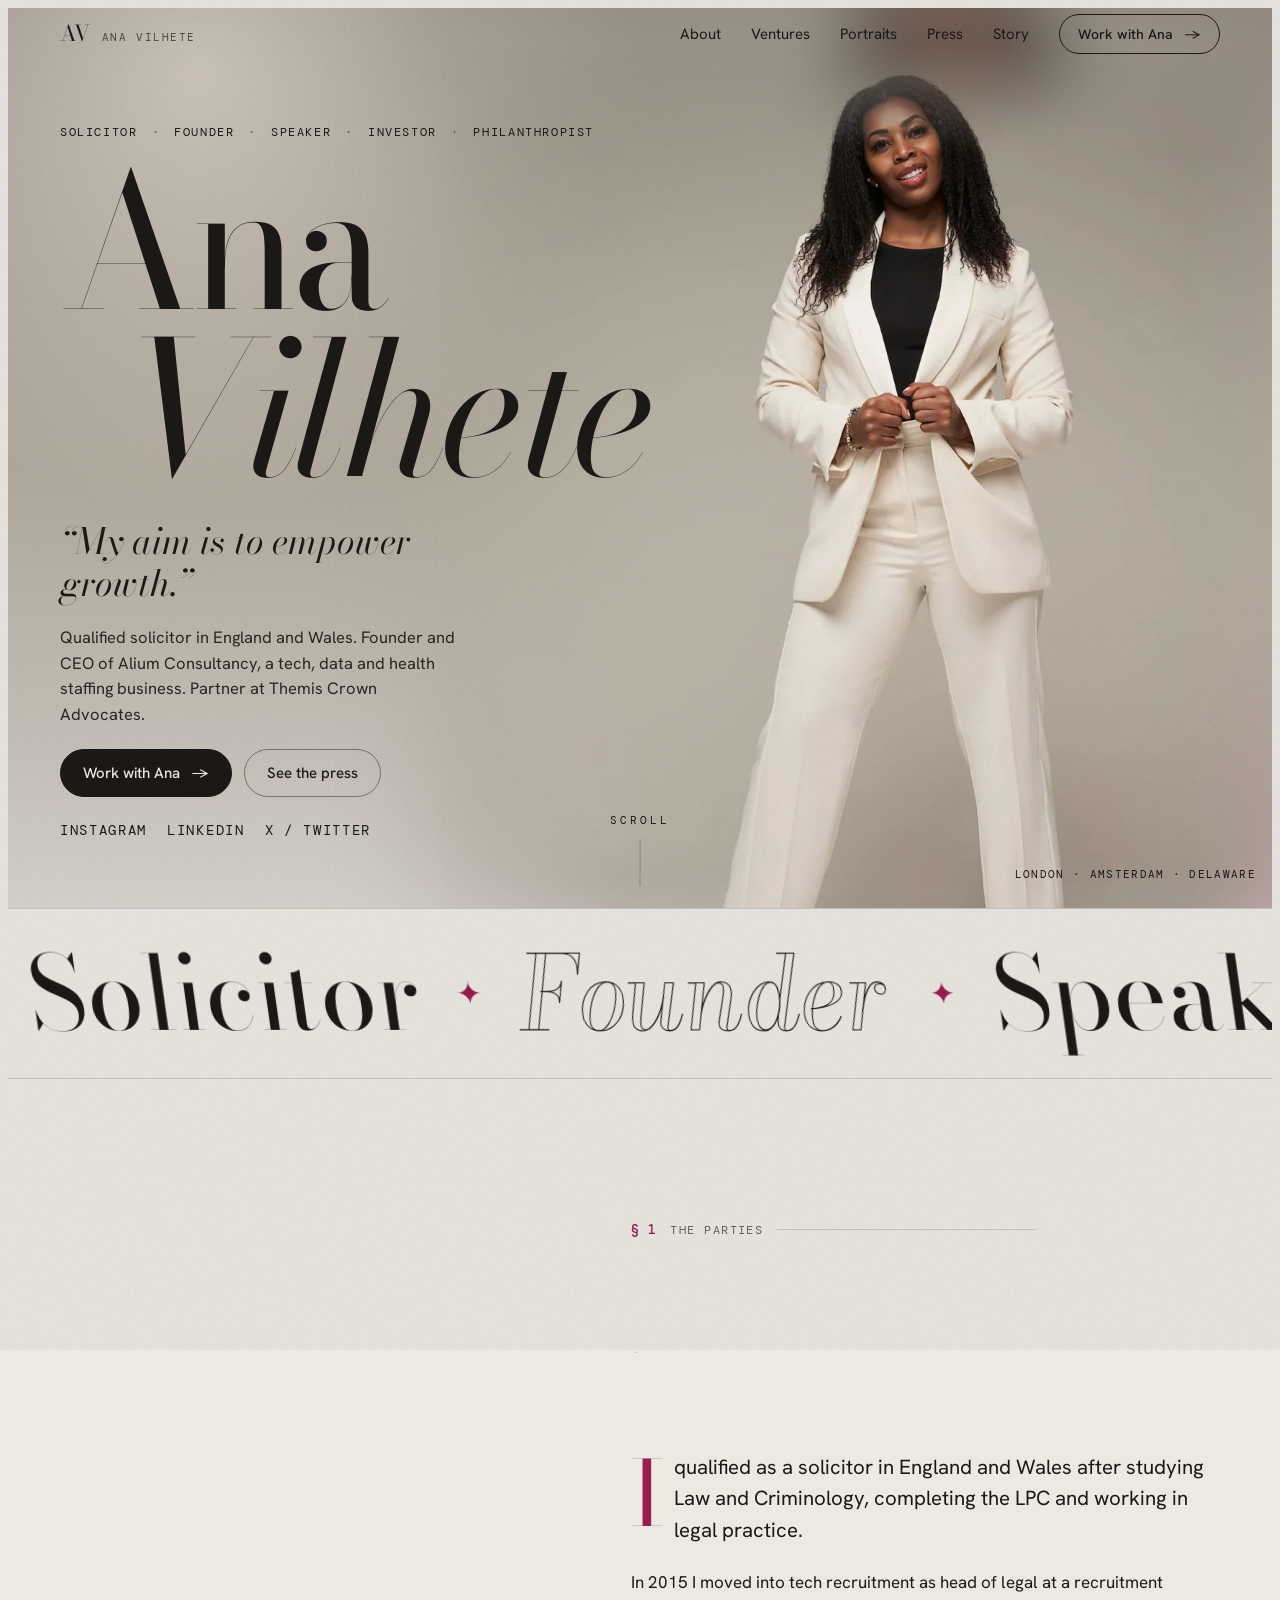
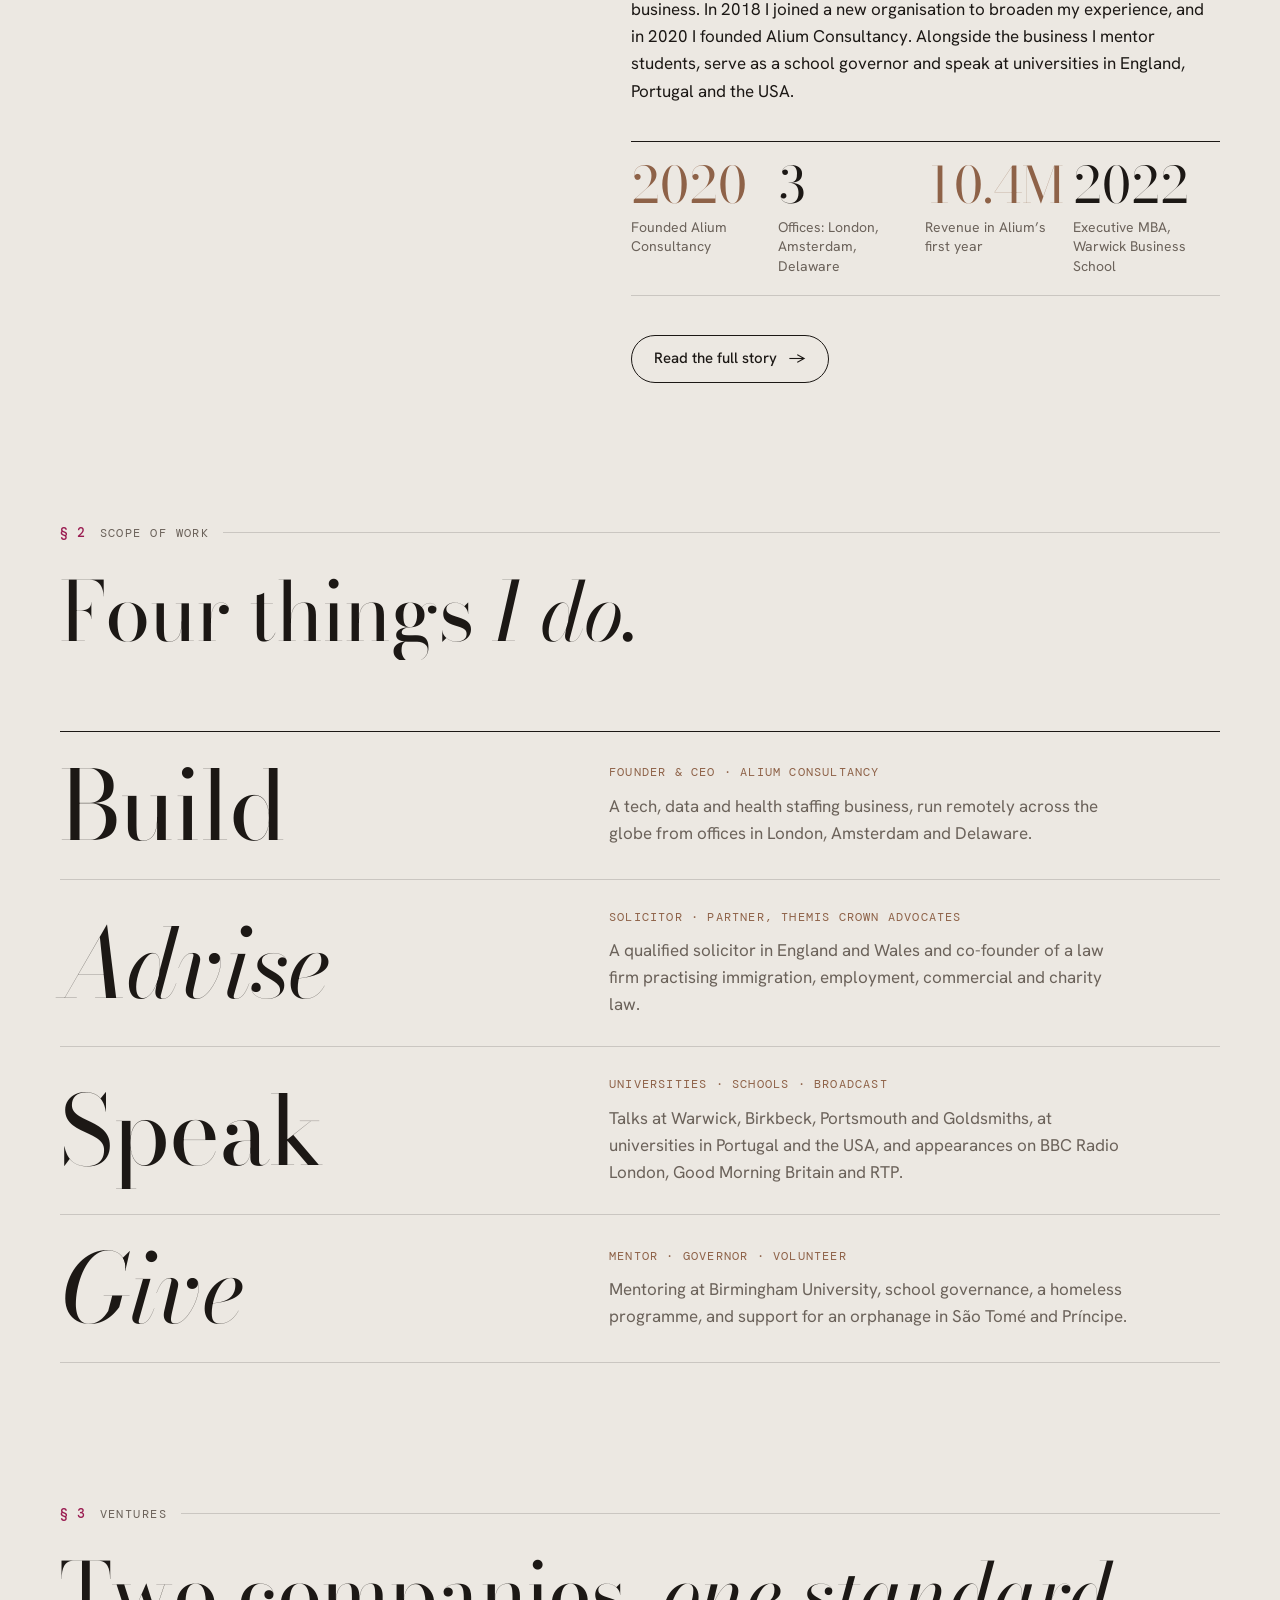
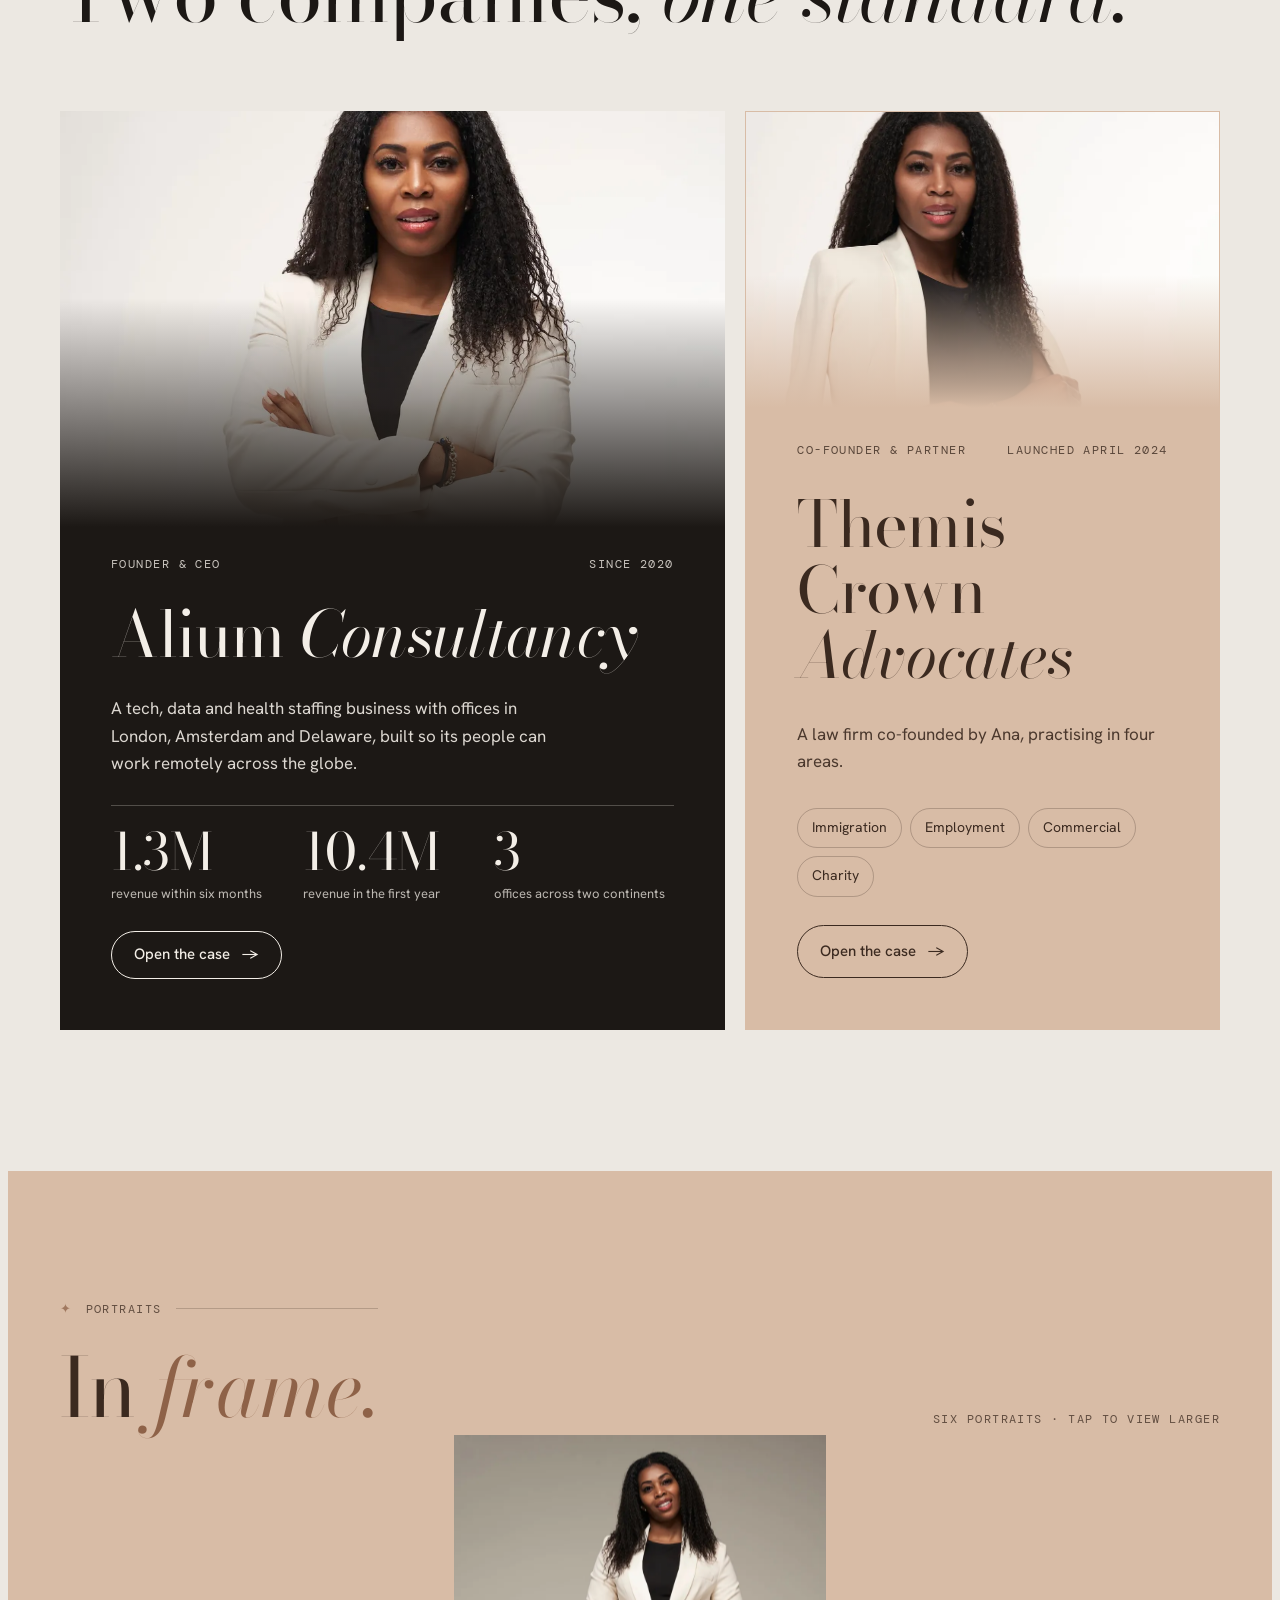
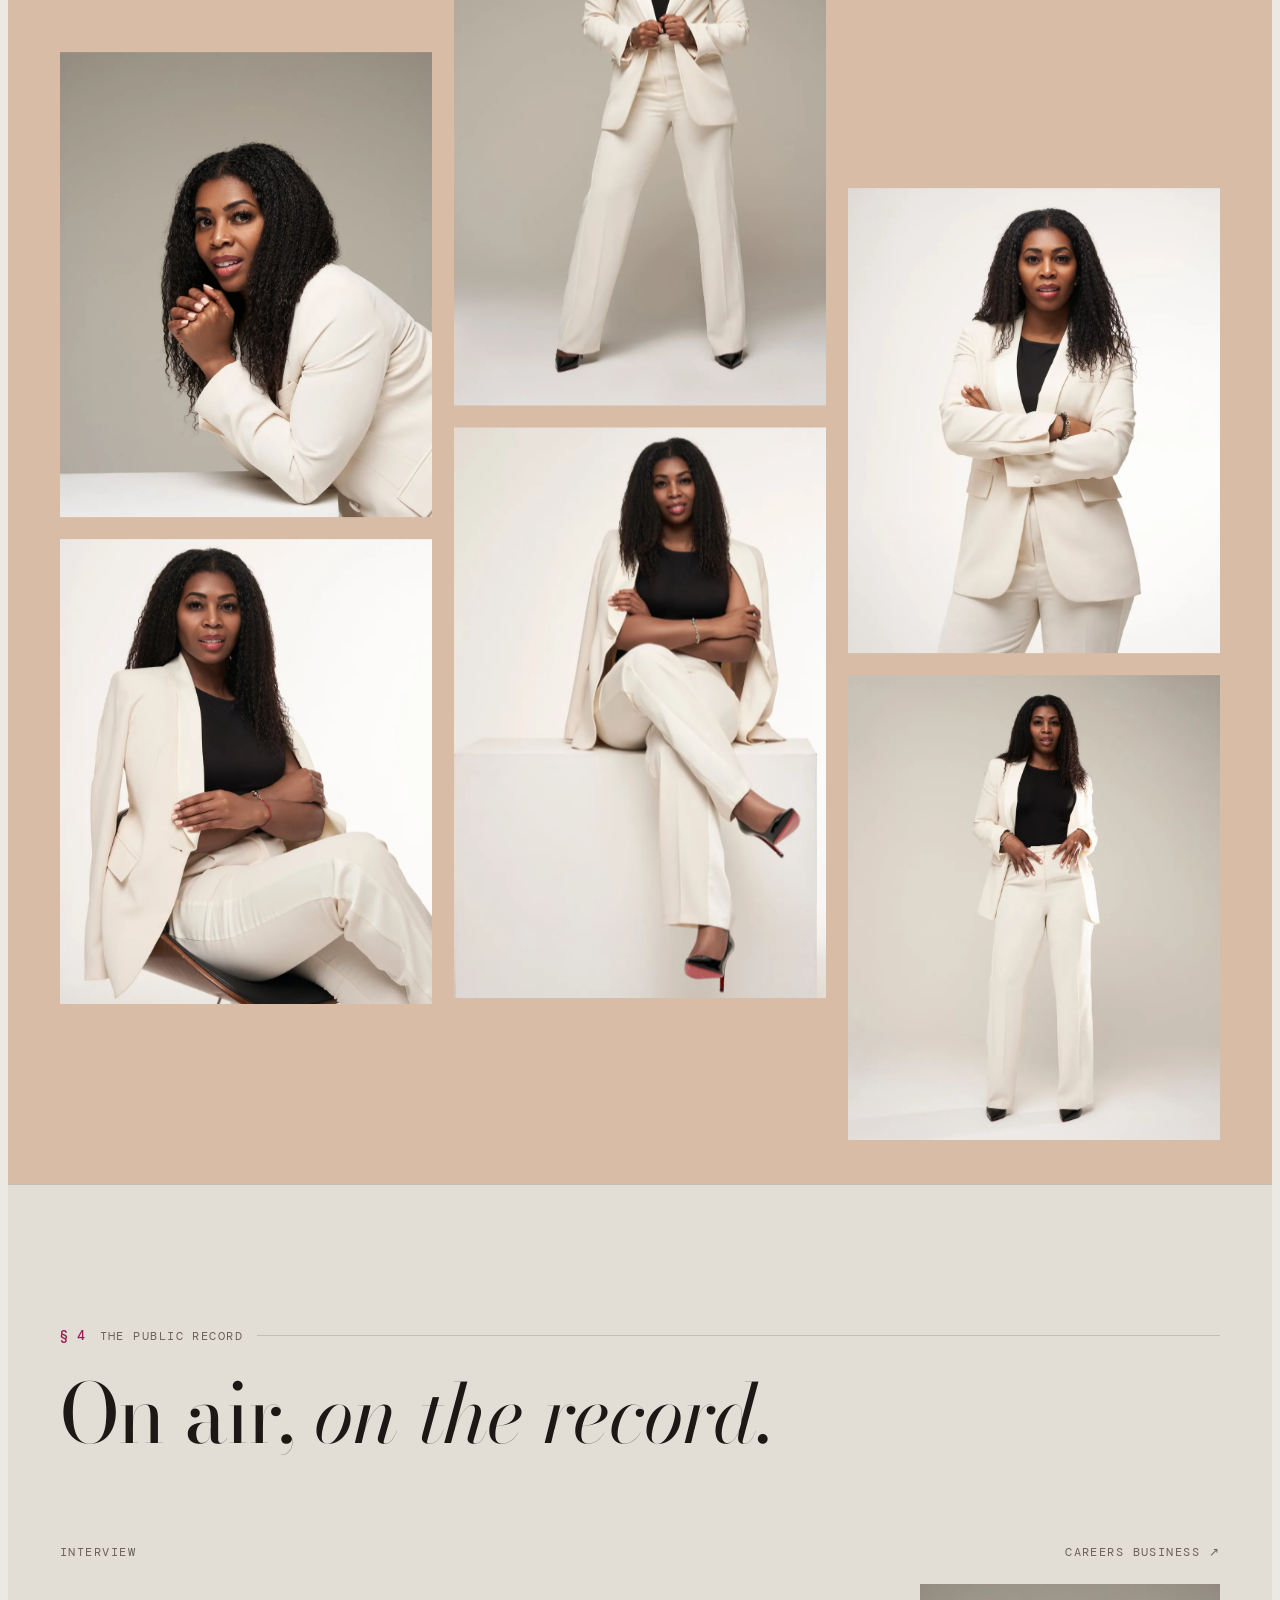
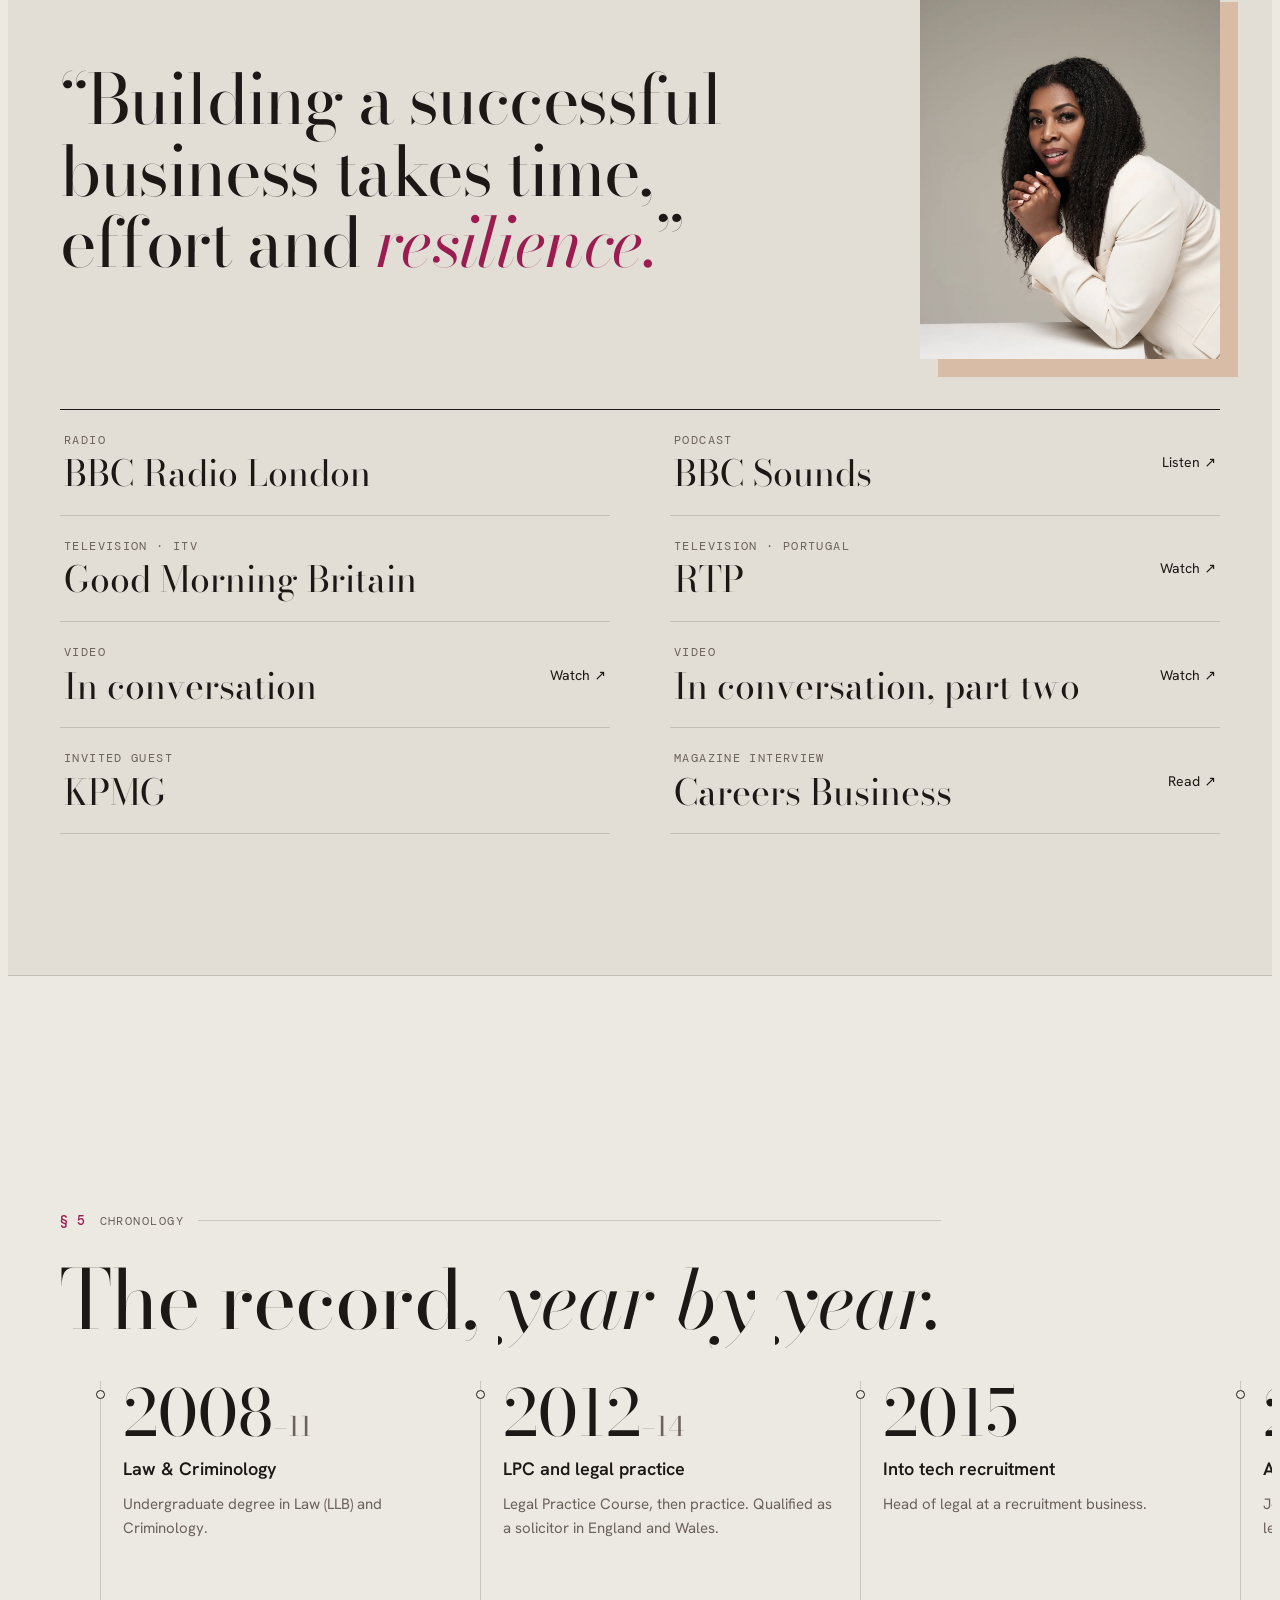
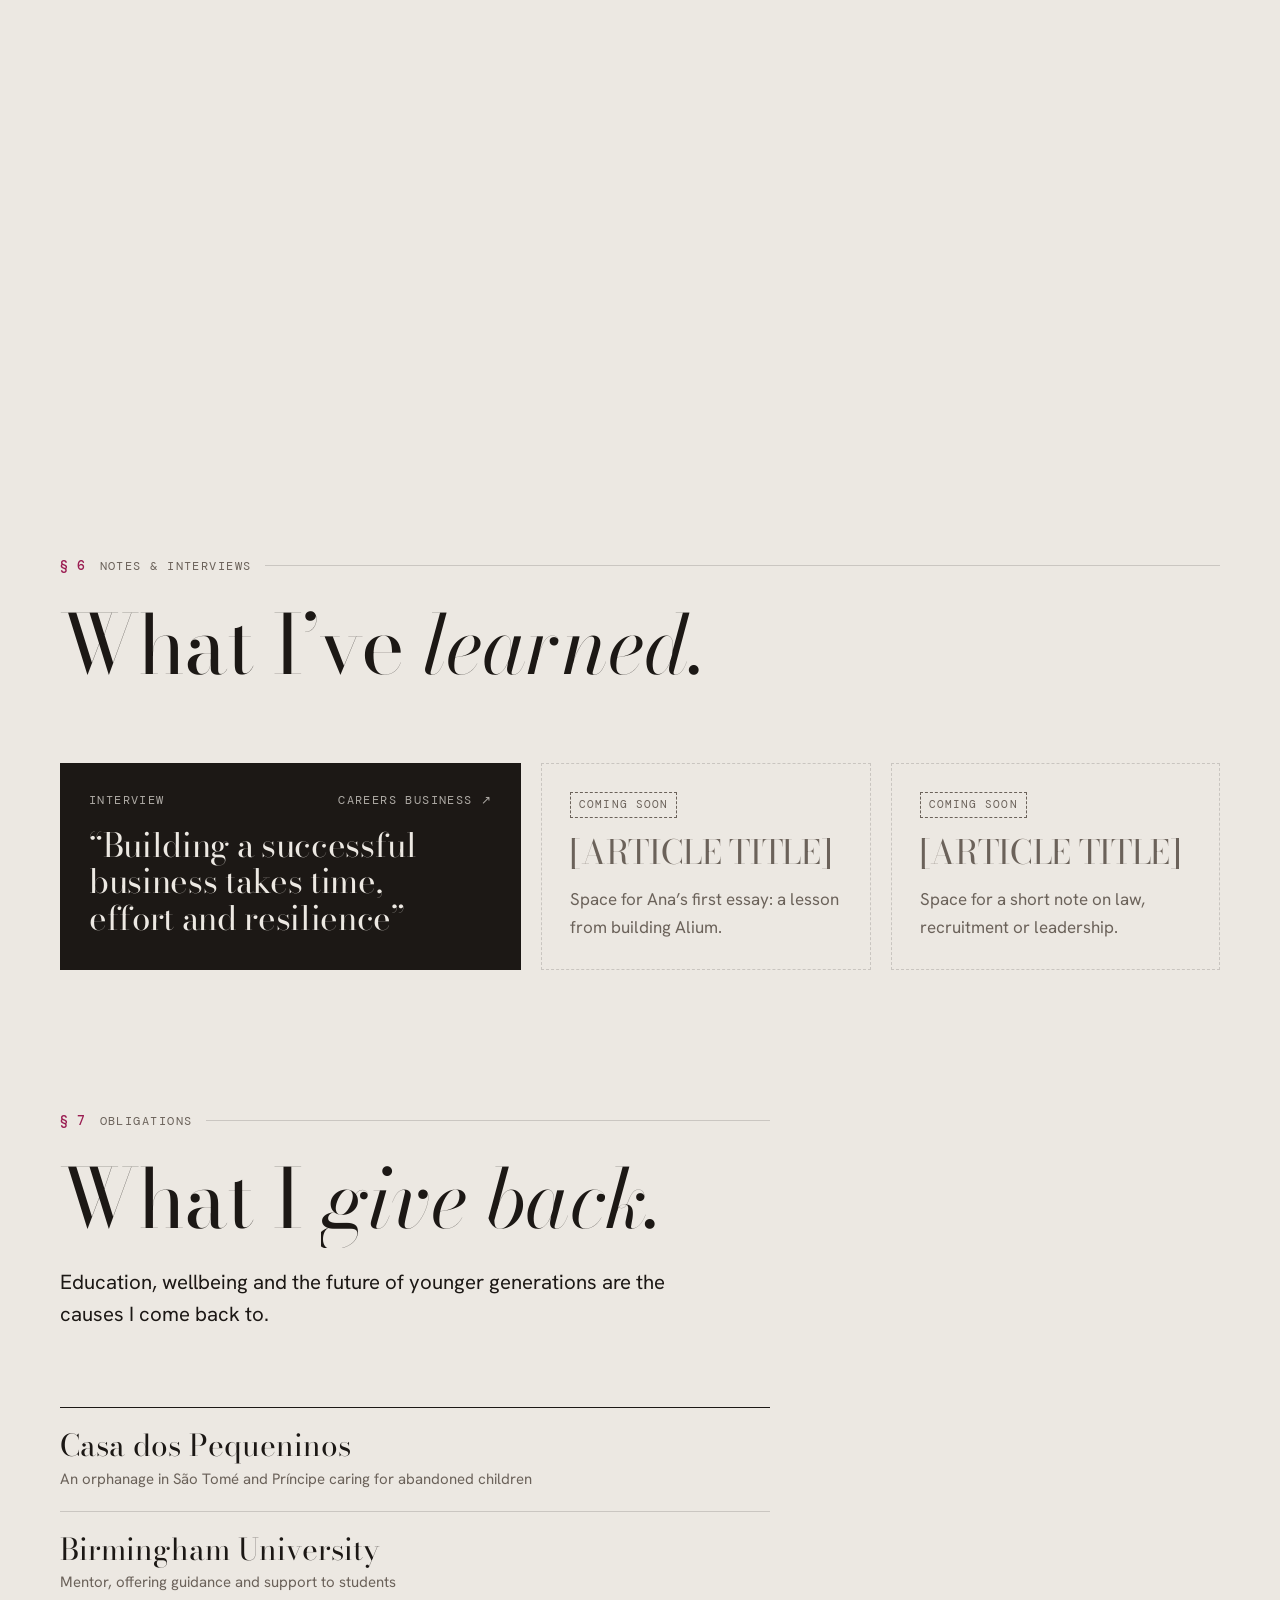
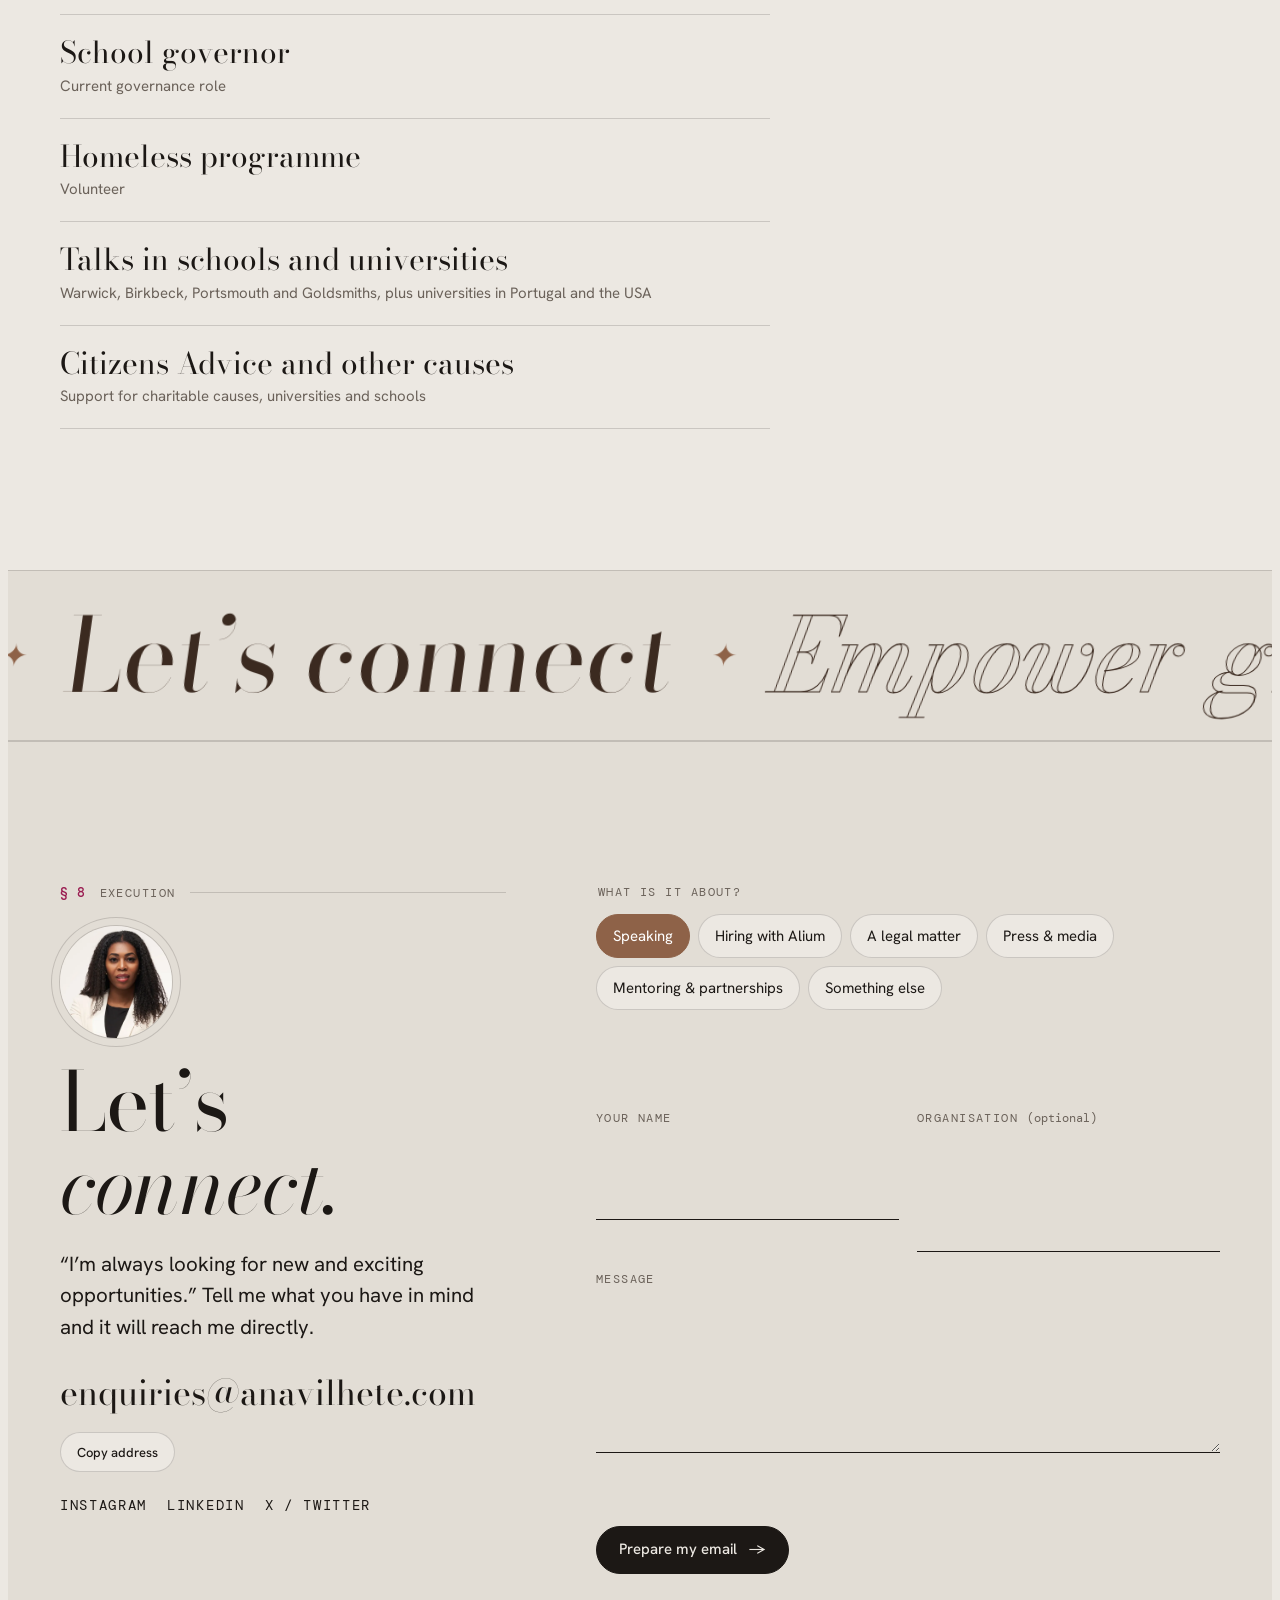
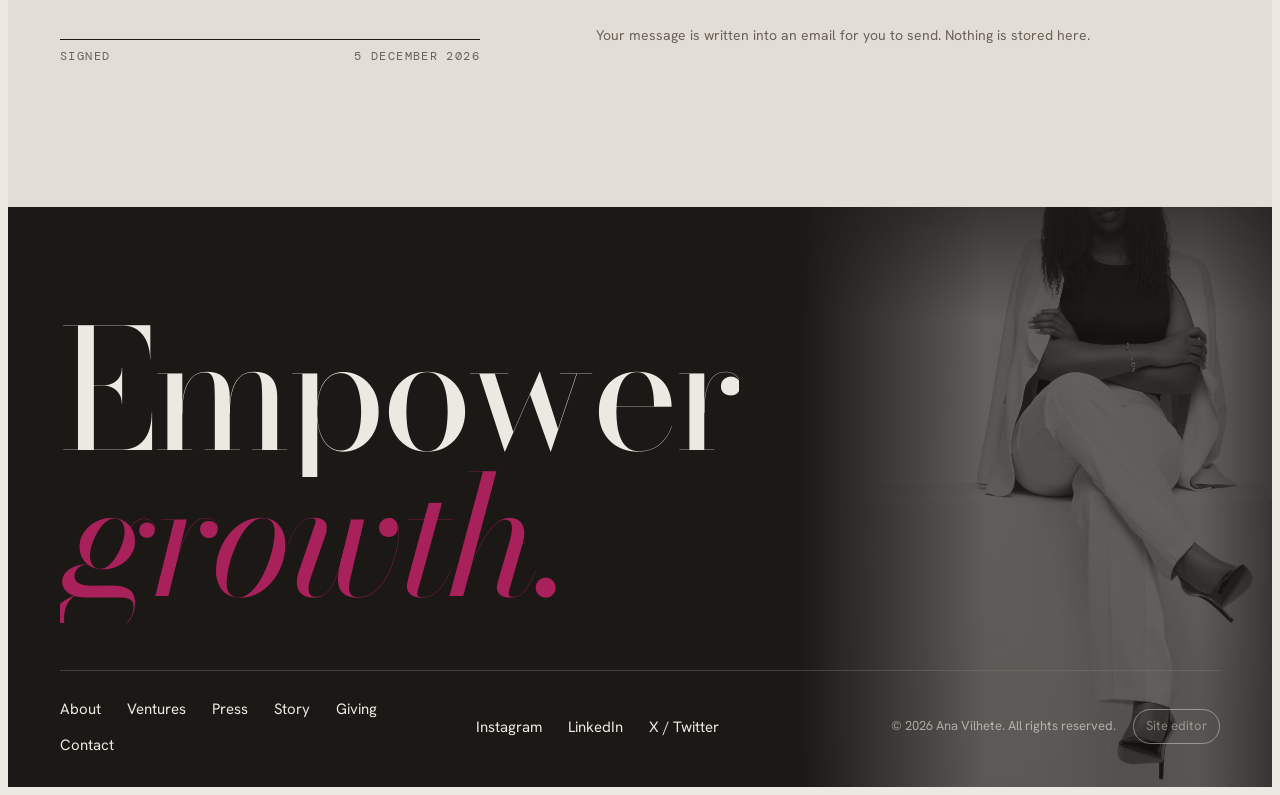
==== commit 9b20b503: "Add files via upload" ====
--- a/index.html
+++ b/index.html
@@ -3,14 +3,17 @@
 <head>
 <meta charset="utf-8">
 <meta name="viewport" content="width=device-width, initial-scale=1, viewport-fit=cover">
+<!--SEO:START-->
 <title>Ana Vilhete</title>
 <meta name="description" content="Ana Vilhete — solicitor, founder of Alium Consultancy, partner at Themis Crown Advocates, speaker and philanthropist. Her aim is to empower growth.">
 <meta property="og:title" content="Ana Vilhete">
-<meta property="og:description" content="Solicitor, founder of Alium Consultancy, partner at Themis Crown Advocates, speaker and philanthropist.">
+<meta property="og:description" content="Ana Vilhete — solicitor, founder of Alium Consultancy, partner at Themis Crown Advocates, speaker and philanthropist. Her aim is to empower growth.">
 <meta property="og:type" content="profile">
-<meta property="og:url" content="https://www.anavilhete.com/">
+<meta property="og:url" content="https://anavilhete.com/">
+<meta property="og:image" content="https://anavilhete.com/images/hero.webp">
 <meta name="twitter:card" content="summary_large_image">
-<link rel="canonical" href="https://www.anavilhete.com/">
+<link rel="canonical" href="https://anavilhete.com/">
+<!--SEO:END-->
 <link rel="preconnect" href="https://fonts.googleapis.com">
 <link rel="preconnect" href="https://fonts.gstatic.com" crossorigin>
 <link rel="stylesheet" href="https://fonts.googleapis.com/css2?family=Bodoni+Moda:ital,opsz,wght@0,6..96,400..700;1,6..96,400..600&family=DM+Mono:wght@400;500&family=Hanken+Grotesk:wght@400;500;600&family=Mrs+Saint+Delafield&display=swap">
@@ -165,7 +168,7 @@
 .intro figcaption{margin-top:12px;font-family:var(--f-mono);font-size:11px;letter-spacing:.12em;text-transform:uppercase;color:var(--muted)}
 .intro-copy{display:grid;gap:22px;align-content:start;min-width:0}
 .intro-copy p{max-width:58ch}
-.intro-copy p:first-of-type::first-letter{font-family:var(--f-display);float:left;font-size:4.4em;line-height:.8;padding:6px 10px 0 0;color:var(--rasp-text)}
+.intro-copy > p.lede::first-letter{font-family:var(--f-display);float:left;font-size:4.4em;line-height:.8;padding:6px 10px 0 0;color:var(--rasp-text)}
 .ledger{display:grid;grid-template-columns:repeat(2,minmax(0,1fr));border-top:1px solid var(--ink);margin-top:14px}
 .ledger div{padding:18px 14px 18px 0;border-bottom:1px solid var(--line)}
 .ledger dt{font-family:var(--f-display);font-size:clamp(34px,4vw,50px);line-height:1;font-variant-numeric:lining-nums tabular-nums}
@@ -529,264 +532,170 @@
   .js .await{opacity:1!important;transform:none!important;filter:none!important;clip-path:none!important}
   .js .split.await .w>span{transform:none!important}
 }
+
+/* ===================== CONTENT-DRIVEN ADDITIONS ===================== */
+[hidden],[data-off]{display:none!important}
+.case--a .btn{color:var(--on-dark)}
+@media(min-width:900px){.ventures.n1{grid-template-columns:minmax(0,1fr)}.ventures.n3{grid-template-columns:repeat(3,minmax(0,1fr))}}
+.about-body{display:grid;gap:14px}
+.press-feature:not([href]){cursor:default}
+@media(min-width:900px){.pvf .hero{height:820px}.pvf .hero-photo{height:980px}}
+.ed-link{margin-left:14px;padding:6px 12px;border:1px solid currentColor;border-radius:999px;text-decoration:none;opacity:.75;transition:opacity .2s;white-space:nowrap;display:inline-block}
+.ed-link:hover,.ed-link:focus-visible{opacity:1}
+@media(max-width:899px){.ed-link{margin:12px 0 0}}
+.pv-pill{position:fixed;z-index:120;left:50%;transform:translateX(-50%);bottom:calc(16px + env(safe-area-inset-bottom,0px));background:var(--ink);color:var(--paper);font:500 13px var(--f-body);padding:10px 16px;border-radius:999px;box-shadow:0 10px 30px -10px rgba(0,0,0,.4)}
 </style>
-<script>(function(){var d=document.documentElement,rm=matchMedia("(prefers-reduced-motion: reduce)").matches,seen=false;try{seen=sessionStorage.getItem("av-intro")==="1"}catch(e){}d.classList.add("js");if(rm||seen){d.classList.add("no-intro")}else{d.classList.add("intro");setTimeout(function(){d.classList.remove("intro")},4200)}})();</script>
+<script>(function(){var d=document.documentElement,pv=/[?&]preview=frame/.test(location.search),rm=matchMedia("(prefers-reduced-motion: reduce)").matches,seen=false;try{seen=sessionStorage.getItem("av-intro")==="1"}catch(e){}d.classList.add("js");if(pv)d.classList.add("pvf");if(rm||seen||pv){d.classList.add("no-intro")}else{d.classList.add("intro");setTimeout(function(){d.classList.remove("intro")},4200)}})();</script>
 </head>
 <body>
-
 <a class="skip" href="#main">Skip to content</a>
 <div class="grain" aria-hidden="true"></div><div class="progress" id="progress" aria-hidden="true"></div><div class="cursor" id="cursor" aria-hidden="true"></div><div class="cursor-dot" id="cursorDot" aria-hidden="true"></div>
+<div class="pv-pill" id="pvPill" hidden>Preview of unpublished changes</div>
 
 <header class="hdr" id="hdr">
   <div class="wrap">
-    <a class="mark" href="#top" aria-label="Ana Vilhete, back to top">AV <i>Ana Vilhete</i></a>
+    <a class="mark" href="#top" id="mark"></a>
     <nav class="nav" aria-label="Main">
       <a class="link" href="#about">About</a>
       <a class="link" href="#ventures">Ventures</a>
       <a class="link" href="#portraits">Portraits</a>
       <a class="link" href="#press">Press</a>
       <a class="link" href="#story">Story</a>
-      <a class="btn" href="#contact">Work with Ana <span class="arr" aria-hidden="true">→</span></a>
+      <a class="btn" href="#contact"><span data-k="hero.primaryCta"></span> <span class="arr" aria-hidden="true">→</span></a>
     </nav>
     <button class="menu-btn" id="menuBtn" aria-expanded="false" aria-controls="sheet"><span aria-hidden="true"></span>Menu</button>
   </div>
 </header>
 
 <div class="sheet" id="sheet" hidden role="dialog" aria-modal="true" aria-label="Menu">
-  <div class="top"><span class="mark">AV</span><button class="close" id="menuClose">Close ✕</button></div>
+  <div class="top"><span class="mark" data-initials></span><button class="close" id="menuClose">Close ✕</button></div>
   <nav aria-label="Mobile">
-    <a href="#about"><span>§1</span>About</a>
-    <a href="#work"><span>§2</span>What I do</a>
-    <a href="#ventures"><span>§3</span>Ventures</a>
+    <a href="#about"><span data-num="about"></span>About</a>
+    <a href="#work"><span data-num="work"></span>What I do</a>
+    <a href="#ventures"><span data-num="ventures"></span>Ventures</a>
     <a href="#portraits"><span>✦</span>Portraits</a>
-    <a href="#press"><span>§4</span>Press</a>
-    <a href="#story"><span>§5</span>Story</a>
-    <a href="#contact"><span>§8</span>Contact</a>
+    <a href="#press"><span data-num="press"></span>Press</a>
+    <a href="#story"><span data-num="story"></span>Story</a>
+    <a href="#contact"><span data-num="contact"></span>Contact</a>
   </nav>
-  <div class="foot mono">
-    <a class="link" href="https://www.instagram.com/anavilhete/" target="_blank" rel="noopener">Instagram</a>
-    <a class="link" href="https://www.linkedin.com/in/ana-vilhete-emba-us-uk-921748103/" target="_blank" rel="noopener">LinkedIn</a>
-    <a class="link" href="https://twitter.com/AnaVilhete" target="_blank" rel="noopener">X / Twitter</a>
-  </div>
+  <div class="foot mono" data-social></div>
 </div>
 
 <main id="main">
-<!-- HERO -->
 <div class="loader" id="loader" aria-hidden="true">
   <div class="lb lb-top"></div><div class="lb lb-bot"></div>
-  <div class="ld-center"><span class="ld-mark"><span>A</span><span>V</span></span><span class="ld-line"><i id="ldLine"></i></span><span class="ld-count" id="ldCount">000</span><span class="ld-cap">Ana Vilhete</span></div>
+  <div class="ld-center"><span class="ld-mark" id="ldMark"></span><span class="ld-line"><i id="ldLine"></i></span><span class="ld-count" id="ldCount">000</span><span class="ld-cap" data-site-name></span></div>
 </div>
+
+<!-- HERO -->
 <section class="hero" id="top" aria-label="Introduction">
   <div class="hero-bg" aria-hidden="true"><img id="heroBlur" alt=""><span class="leak"></span><span class="leak leak--2"></span></div>
   <canvas class="bokeh bokeh--back" id="bokehBack" aria-hidden="true"></canvas>
   <div class="hero-stage">
   <div class="wrap hero-grid">
     <div class="hero-copy" id="heroCopy">
-      <p class="eyebrow"><span>Solicitor</span><span>Founder</span><span>Speaker</span><span>Investor</span><span>Philanthropist</span></p>
-      <h1 class="name" aria-label="Ana Vilhete"><span class="ln"><span>Ana</span></span><span class="ln"><span>Vilhete</span></span></h1>
-      <p class="thesis">“My aim is to empower growth.”</p>
-      <p class="lede">Qualified solicitor in England and Wales. Founder and CEO of Alium Consultancy, a tech, data and health staffing business. Partner at Themis Crown Advocates.</p>
+      <p class="eyebrow" id="heroRoles"></p>
+      <h1 class="name" id="heroName"><span class="ln"><span id="heroFirst"></span></span><span class="ln"><span id="heroLast"></span></span></h1>
+      <p class="thesis" id="heroQuote"></p>
+      <p class="lede" data-k="hero.intro"></p>
       <div class="ctas">
-        <a class="btn btn--solid" href="#contact">Work with Ana <span class="arr" aria-hidden="true">→</span></a>
-        <a class="btn" href="#press">See the press</a>
+        <a class="btn btn--solid" href="#contact"><span data-k="hero.primaryCta"></span> <span class="arr" aria-hidden="true">→</span></a>
+        <a class="btn" href="#press" data-k="hero.secondaryCta"></a>
       </div>
-      <div class="social mono" aria-label="Social profiles">
-        <a class="link" href="https://www.instagram.com/anavilhete/" target="_blank" rel="noopener">Instagram</a>
-        <a class="link" href="https://www.linkedin.com/in/ana-vilhete-emba-us-uk-921748103/" target="_blank" rel="noopener">LinkedIn</a>
-        <a class="link" href="https://twitter.com/AnaVilhete" target="_blank" rel="noopener">X</a>
-      </div>
+      <div class="social mono" aria-label="Social profiles" data-social></div>
     </div>
   </div>
-    <figure class="hero-photo" id="heroPhoto">
-      <img src="[data-uri]" width="1200" height="1500" alt="Ana Vilhete standing in an ivory trouser suit against a stone-grey studio backdrop" fetchpriority="high">
-    </figure>
+    <figure class="hero-photo" id="heroPhoto"></figure>
   </div>
   <canvas class="bokeh bokeh--front" id="bokehFront" aria-hidden="true"></canvas>
   <div class="scroll-cue" aria-hidden="true"><span>Scroll</span><i></i></div>
-  <p class="hero-note" aria-hidden="true">London · Amsterdam · Delaware</p>
+  <p class="hero-note" aria-hidden="true" data-k="site.locations"></p>
 </section>
 
-<div class="marquee" data-speed="0.55" aria-hidden="true"><div class="mq-track"><span>Solicitor</span><i>✦</i><span>Founder</span><i>✦</i><span>Speaker</span><i>✦</i><span>Investor</span><i>✦</i><span>Philanthropist</span><i>✦</i><span>Mentor</span><i>✦</i></div></div>
-
-<!-- §1 ABOUT -->
+<div class="marquee" id="mq1" data-speed="0.55" aria-hidden="true"><div class="mq-track"></div></div>
+
+<!-- ABOUT -->
 <section class="sec" id="about" aria-labelledby="about-h">
   <div class="wrap">
     <div class="intro">
-      <figure class="rv img-reveal">
-        <img src="[data-uri]" width="1100" height="1376" alt="Portrait of Ana Vilhete leaning on a table, hands clasped, wearing an ivory blazer">
-        <figcaption>Ana Vilhete · Founder, Alium Consultancy</figcaption>
-      </figure>
+      <figure class="rv img-reveal" id="aboutPhoto"></figure>
       <div class="intro-copy">
-        <p class="clause"><b>§ 1</b> The parties</p>
-        <h2 id="about-h">Trained in law. <em>Built in business.</em></h2>
-        <p class="lede">I qualified as a solicitor in England and Wales after studying Law and Criminology, completing the LPC and working in legal practice.</p>
-        <p>In 2015 I moved into tech recruitment as head of legal at a recruitment business. In 2018 I joined a new organisation to broaden my experience, and in 2020 I founded Alium Consultancy. Alongside the business I mentor students, serve as a school governor and speak at universities in England, Portugal and the USA.</p>
-        <dl class="ledger" aria-label="Key facts">
-          <div><dt>2020</dt><dd>Founded Alium Consultancy</dd></div>
-          <div><dt>3</dt><dd>Offices: London, Amsterdam, Delaware</dd></div>
-          <div><dt>10.4M</dt><dd>Revenue in Alium’s first year</dd></div>
-          <div><dt>2022</dt><dd>Executive MBA, Warwick Business School</dd></div>
-        </dl>
-        <p><a class="btn" href="#story">Read the full story <span class="arr" aria-hidden="true">→</span></a></p>
+        <p class="clause"><b data-num="about"></b> <span data-k="about.label"></span></p>
+        <h2 id="about-h" data-k="about.heading"></h2>
+        <p class="lede" data-k="about.lede"></p>
+        <div class="about-body" id="aboutBody"></div>
+        <dl class="ledger" aria-label="Key facts" id="aboutFacts"></dl>
+        <p><a class="btn" href="#story"><span data-k="about.button"></span> <span class="arr" aria-hidden="true">→</span></a></p>
       </div>
     </div>
   </div>
 </section>
 
-<!-- §2 WHAT I DO -->
+<!-- WHAT I DO -->
 <section class="sec" id="work" aria-labelledby="work-h" style="padding-top:0">
   <div class="wrap">
     <div class="sec-head">
-      <p class="clause"><b>§ 2</b> Scope of work</p>
-      <h2 id="work-h">Four things <em>I do.</em></h2>
+      <p class="clause"><b data-num="work"></b> <span data-k="work.label"></span></p>
+      <h2 id="work-h" data-k="work.heading"></h2>
     </div>
-    <ul class="disc" id="disc">
-      <li data-peek="hero" class="rv">
-        <h3>Build</h3>
-        <div class="txt"><span class="role">Founder &amp; CEO · Alium Consultancy</span>
-        <p>A tech, data and health staffing business, run remotely across the globe from offices in London, Amsterdam and Delaware.</p></div>
-      </li>
-      <li data-peek="lean" class="rv">
-        <h3><em>Advise</em></h3>
-        <div class="txt"><span class="role">Solicitor · Partner, Themis Crown Advocates</span>
-        <p>A qualified solicitor in England and Wales and co-founder of a law firm practising immigration, employment, commercial and charity law.</p></div>
-      </li>
-      <li data-peek="hero" class="rv">
-        <h3>Speak</h3>
-        <div class="txt"><span class="role">Universities · Schools · Broadcast</span>
-        <p>Talks at Warwick, Birkbeck, Portsmouth and Goldsmiths, at universities in Portugal and the USA, and appearances on BBC Radio London, Good Morning Britain and RTP.</p></div>
-      </li>
-      <li data-peek="office" class="rv">
-        <h3><em>Give</em></h3>
-        <div class="txt"><span class="role">Mentor · Governor · Volunteer</span>
-        <p>Mentoring at Birmingham University, school governance, a homeless programme, and support for an orphanage in São Tomé and Príncipe.</p></div>
-      </li>
-    </ul>
+    <ul class="disc" id="disc"></ul>
   </div>
   <div class="peek" id="peek" aria-hidden="true"><img alt="" id="peekImg"></div>
 </section>
 
-<!-- §3 VENTURES -->
+<!-- VENTURES -->
 <section class="sec" id="ventures" aria-labelledby="ven-h" style="padding-top:0">
   <div class="wrap">
     <div class="sec-head">
-      <p class="clause"><b>§ 3</b> Ventures</p>
-      <h2 id="ven-h">Two companies, <em>one standard.</em></h2>
+      <p class="clause"><b data-num="ventures"></b> <span data-k="ventures.label"></span></p>
+      <h2 id="ven-h" data-k="ventures.heading"></h2>
     </div>
-    <div class="ventures">
-      <article class="case case--a rv tilt"><span class="glare" aria-hidden="true"></span>
-        <figure class="case-photo"><img data-from="arms" alt="Ana Vilhete in an ivory suit, arms folded"></figure>
-        <div class="kicker"><span>Founder &amp; CEO</span><span>Since 2020</span></div>
-        <h3>Alium <em>Consultancy</em></h3>
-        <p>A tech, data and health staffing business with offices in London, Amsterdam and Delaware, built so its people can work remotely across the globe.</p>
-        <div class="figs">
-          <div><b>1.3M</b><span>revenue within six months</span></div>
-          <div><b>10.4M</b><span>revenue in the first year</span></div>
-          <div><b>3</b><span>offices across two continents</span></div>
-        </div>
-        <button class="btn" data-open="cs-alium" style="color:var(--on-dark)">Open the case <span class="arr" aria-hidden="true">→</span></button>
-      </article>
-      <article class="case case--b rv tilt"><span class="glare" aria-hidden="true"></span>
-        <figure class="case-photo"><img data-from="chair" alt="Ana Vilhete seated in an ivory suit"></figure>
-        <div class="kicker"><span>Co-founder &amp; Partner</span><span>Launched April 2024</span></div>
-        <h3>Themis Crown <em>Advocates</em></h3>
-        <p>A law firm co-founded by Ana, practising in four areas.</p>
-        <ul class="tags"><li>Immigration</li><li>Employment</li><li>Commercial</li><li>Charity</li></ul>
-        <button class="btn" data-open="cs-themis">Open the case <span class="arr" aria-hidden="true">→</span></button>
-      </article>
-    </div>
+    <div class="ventures" id="venturesGrid"></div>
   </div>
 </section>
-
-<dialog class="cs" id="cs-alium" aria-labelledby="cs-alium-h">
-  <div class="cs-in">
-    <button class="cs-close" data-close>Close ✕</button>
-    <p class="clause"><b>§ 3.1</b> Case file</p>
-    <h3 id="cs-alium-h">Alium <em>Consultancy</em></h3>
-    <p class="lede">After five years in recruitment, starting as head of legal in 2015, Ana founded her own staffing business in 2020.</p>
-    <dl>
-      <dt>Role</dt><dd>Founder and CEO</dd>
-      <dt>Founded</dt><dd>2020</dd>
-      <dt>Focus</dt><dd>Tech, data and health staffing</dd>
-      <dt>Offices</dt><dd>London, Amsterdam and Delaware</dd>
-      <dt>Way of working</dt><dd>Remote work enabled for employees across the globe</dd>
-      <dt>Outcome</dt><dd>1.3M in revenue within six months and 10.4M within the first year</dd>
-    </dl>
-  </div>
-</dialog>
-<dialog class="cs" id="cs-themis" aria-labelledby="cs-themis-h">
-  <div class="cs-in">
-    <button class="cs-close" data-close>Close ✕</button>
-    <p class="clause"><b>§ 3.2</b> Case file</p>
-    <h3 id="cs-themis-h">Themis Crown <em>Advocates</em></h3>
-    <p class="lede">A law firm that brings Ana back to her first profession, launched officially in April 2024.</p>
-    <dl>
-      <dt>Role</dt><dd>Co-founder and law firm partner</dd>
-      <dt>Launched</dt><dd>April 2024</dd>
-      <dt>Practice areas</dt><dd>Immigration, employment, commercial and charity law</dd>
-      <dt>Qualification</dt><dd>Solicitor of England and Wales</dd>
-    </dl>
-  </div>
-</dialog>
+<div id="caseDialogs"></div>
 
 <!-- PORTRAITS -->
 <section class="portraits" id="portraits" aria-labelledby="portraits-h">
   <div class="wrap">
     <div class="p-head">
       <div class="sec-head">
-        <p class="clause"><b>✦</b> Portraits</p>
-        <h2 id="portraits-h">In <em>frame.</em></h2>
+        <p class="clause"><b>✦</b> <span data-k="portraits.label"></span></p>
+        <h2 id="portraits-h" data-k="portraits.heading"></h2>
       </div>
-      <p class="p-count">Six portraits · tap to view larger</p>
+      <p class="p-count" data-k="portraits.note"></p>
     </div>
-    <div class="gallery" id="gallery">
-      <div class="g-col" data-speed="-0.06">
-        <button class="g-item" data-photo="lean" data-cap="Portrait in ivory"><img src="[data-uri]" width="1100" height="1376" alt="Ana Vilhete leaning on a table, hands clasped, in an ivory blazer"><figcaption><span>Portrait</span><span>01</span></figcaption></button>
-        <button class="g-item" data-photo="chair" data-cap="Seated, studio"><img src="[data-uri]" width="1000" height="1250" alt="Ana Vilhete seated in a lounge chair in an ivory suit, arms folded"><figcaption><span>Seated</span><span>02</span></figcaption></button>
-      </div>
-      <div class="g-col" data-speed="0.05">
-        <button class="g-item" data-photo="hero" data-cap="Ivory suit, studio"><img src="[data-uri]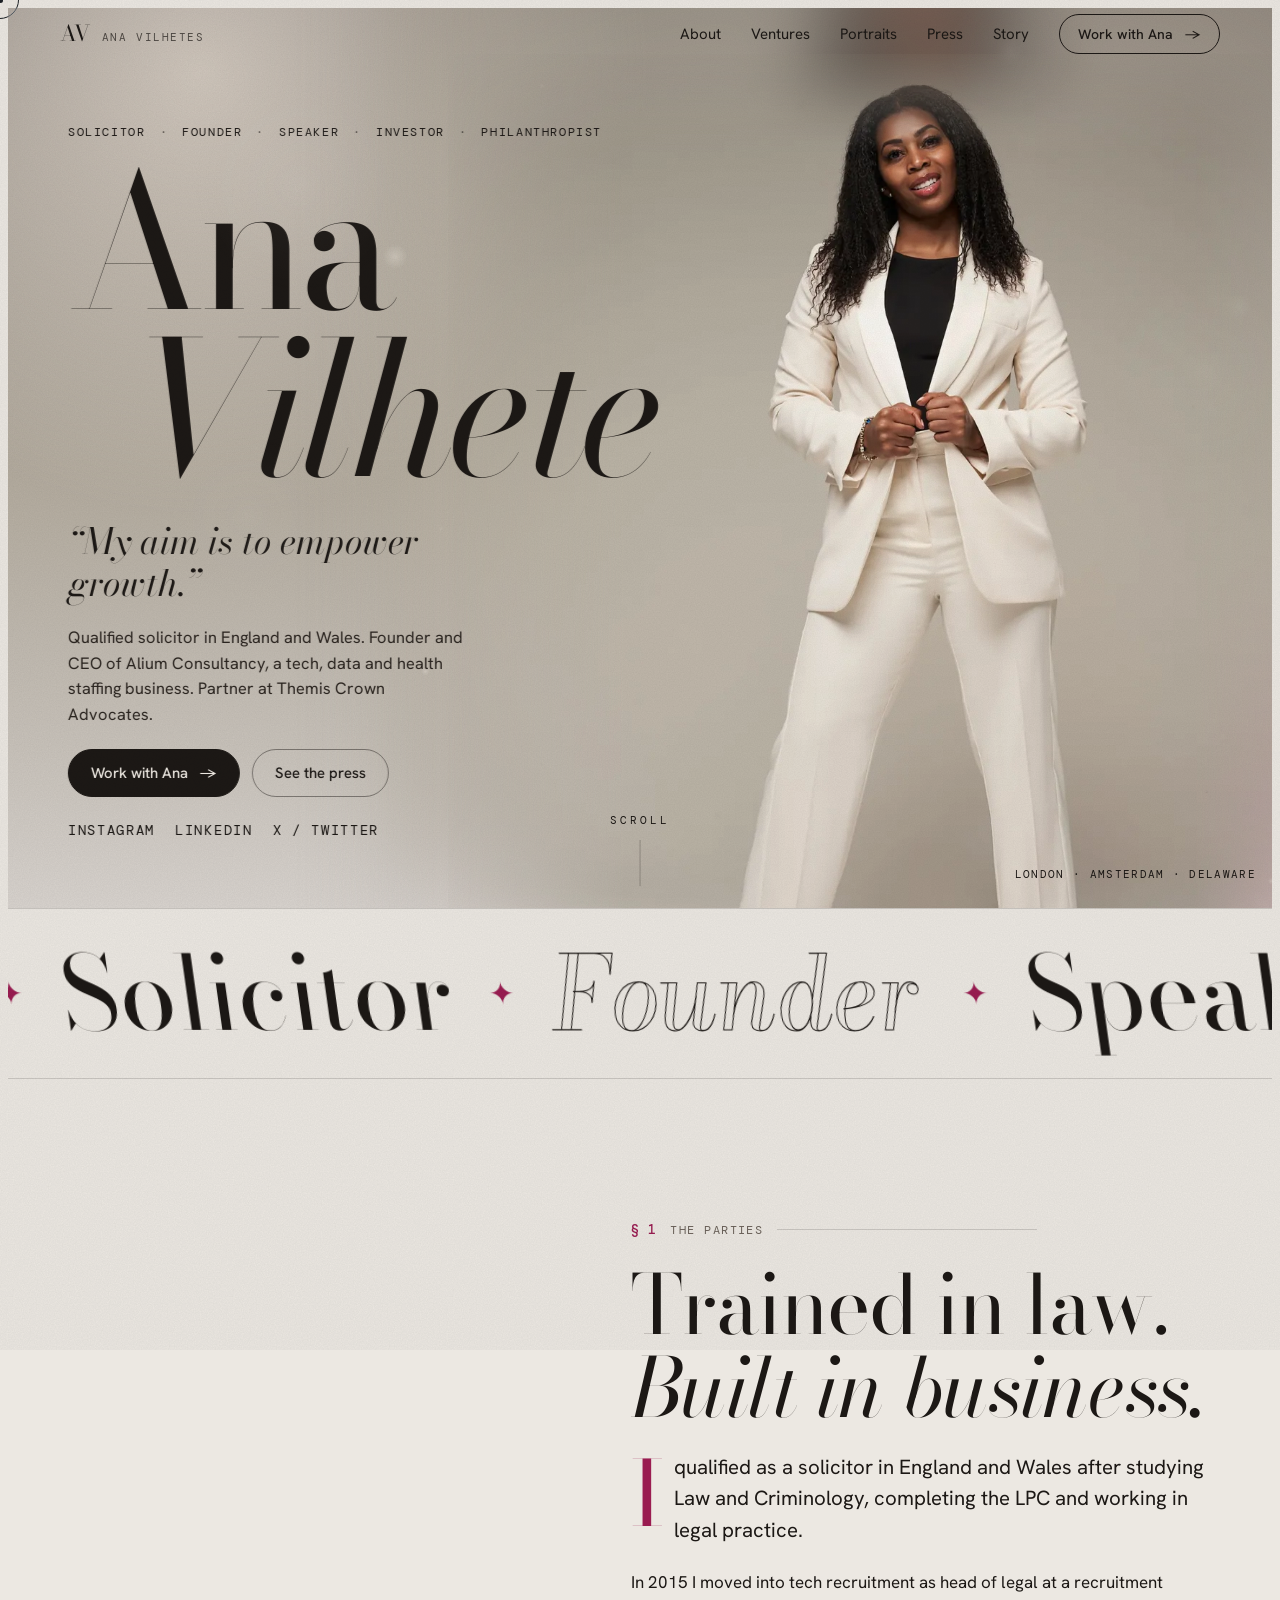
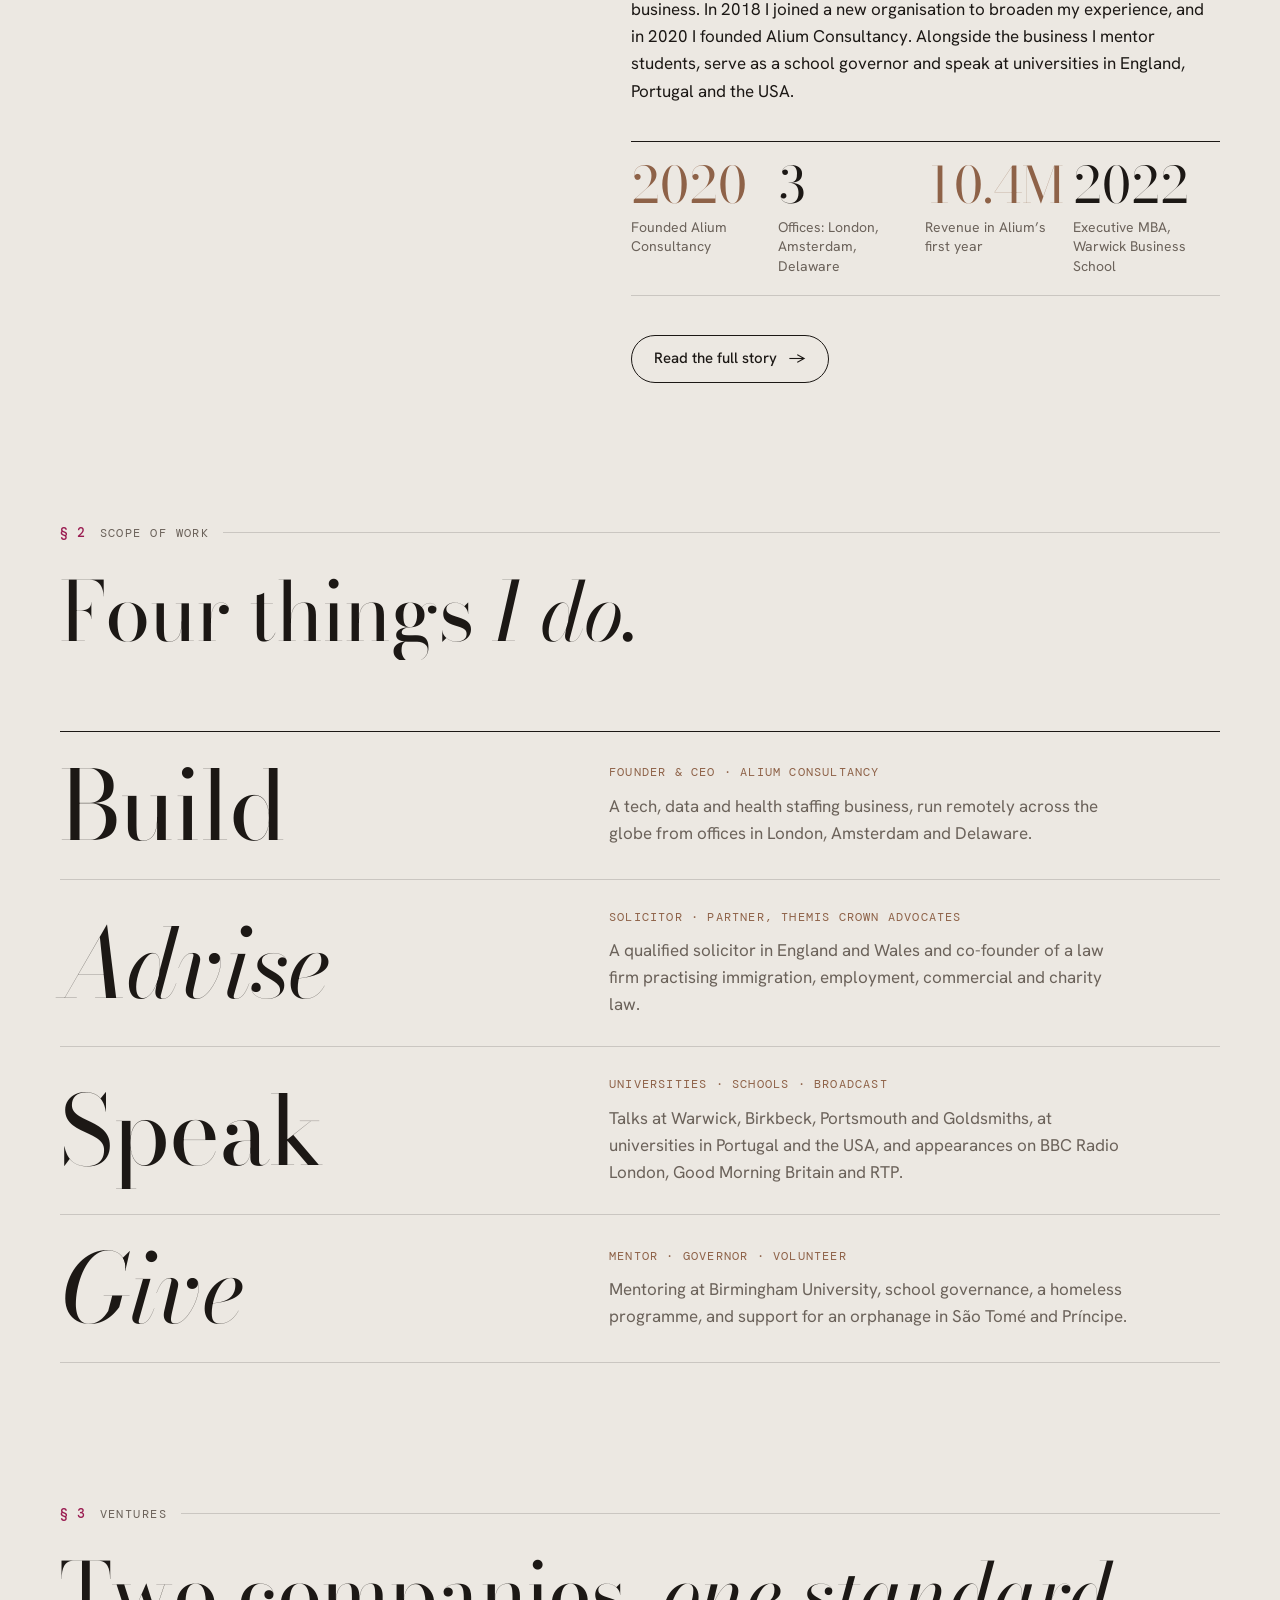
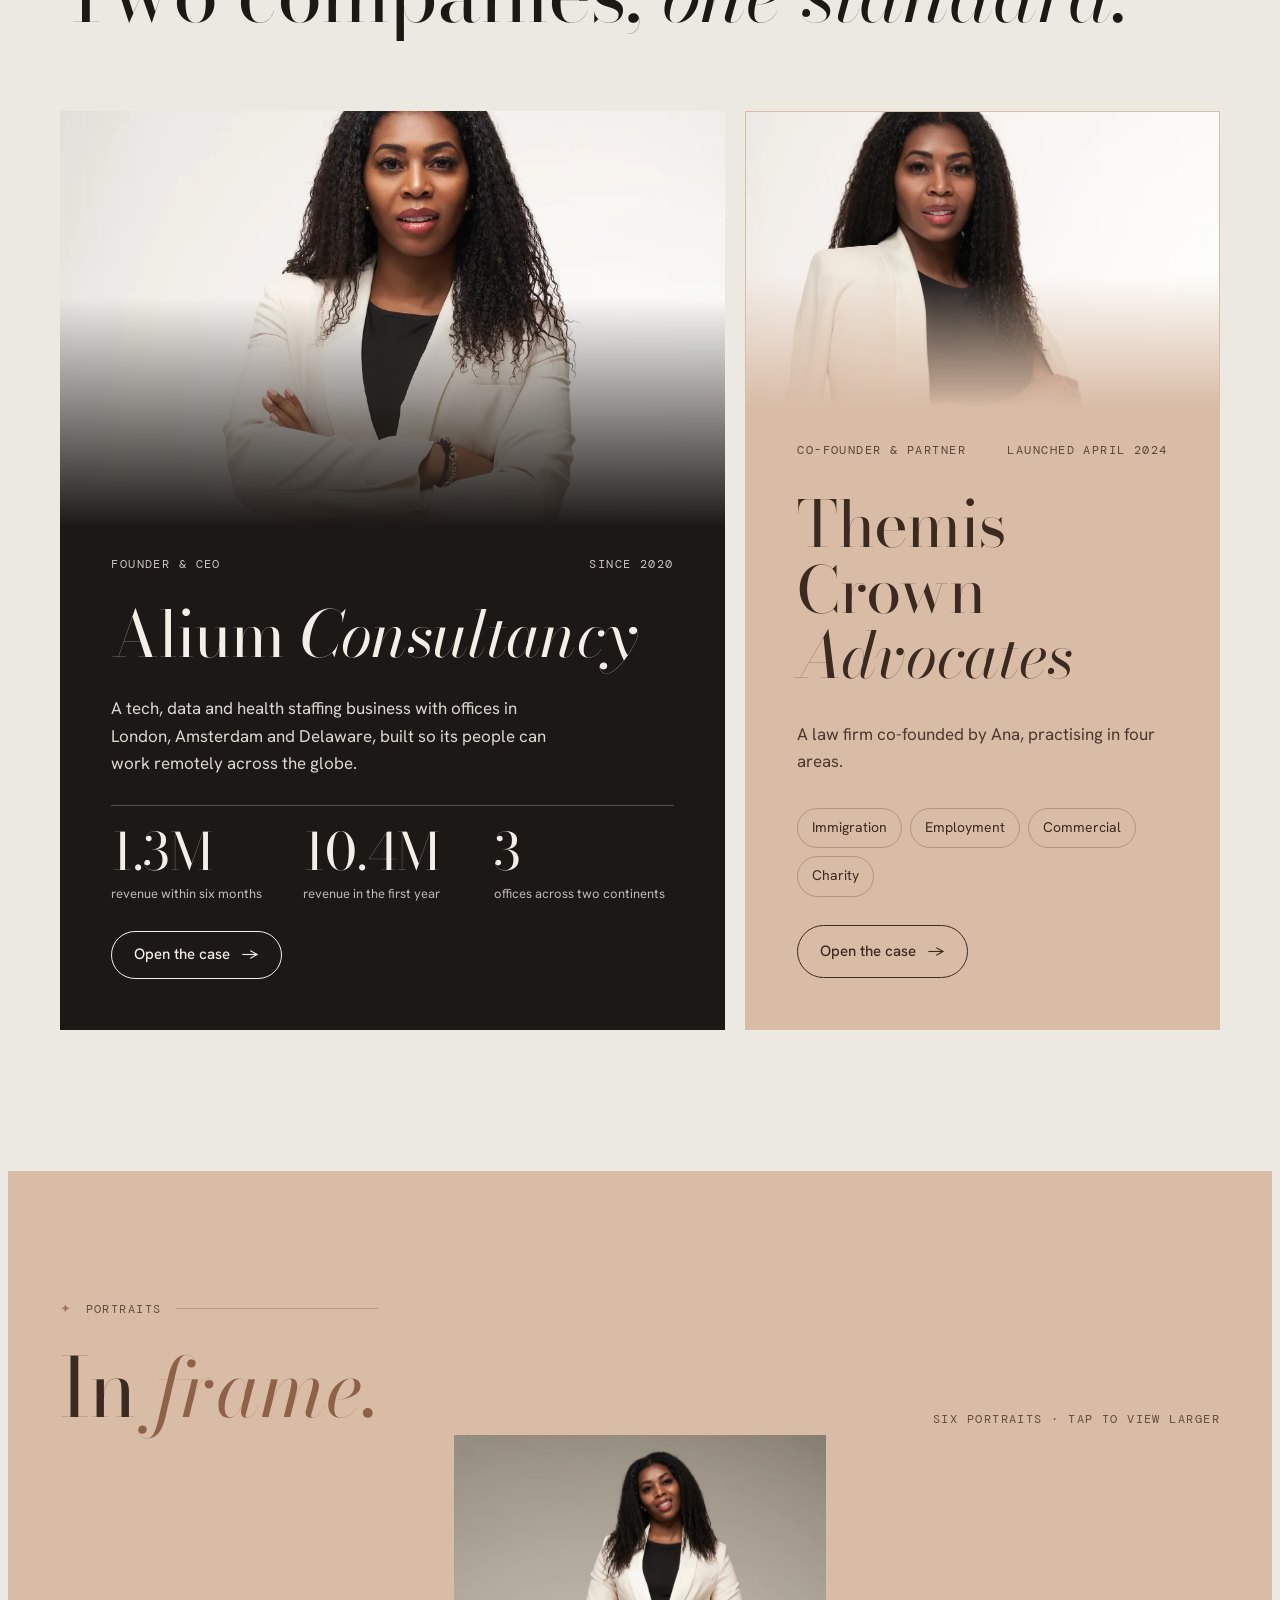
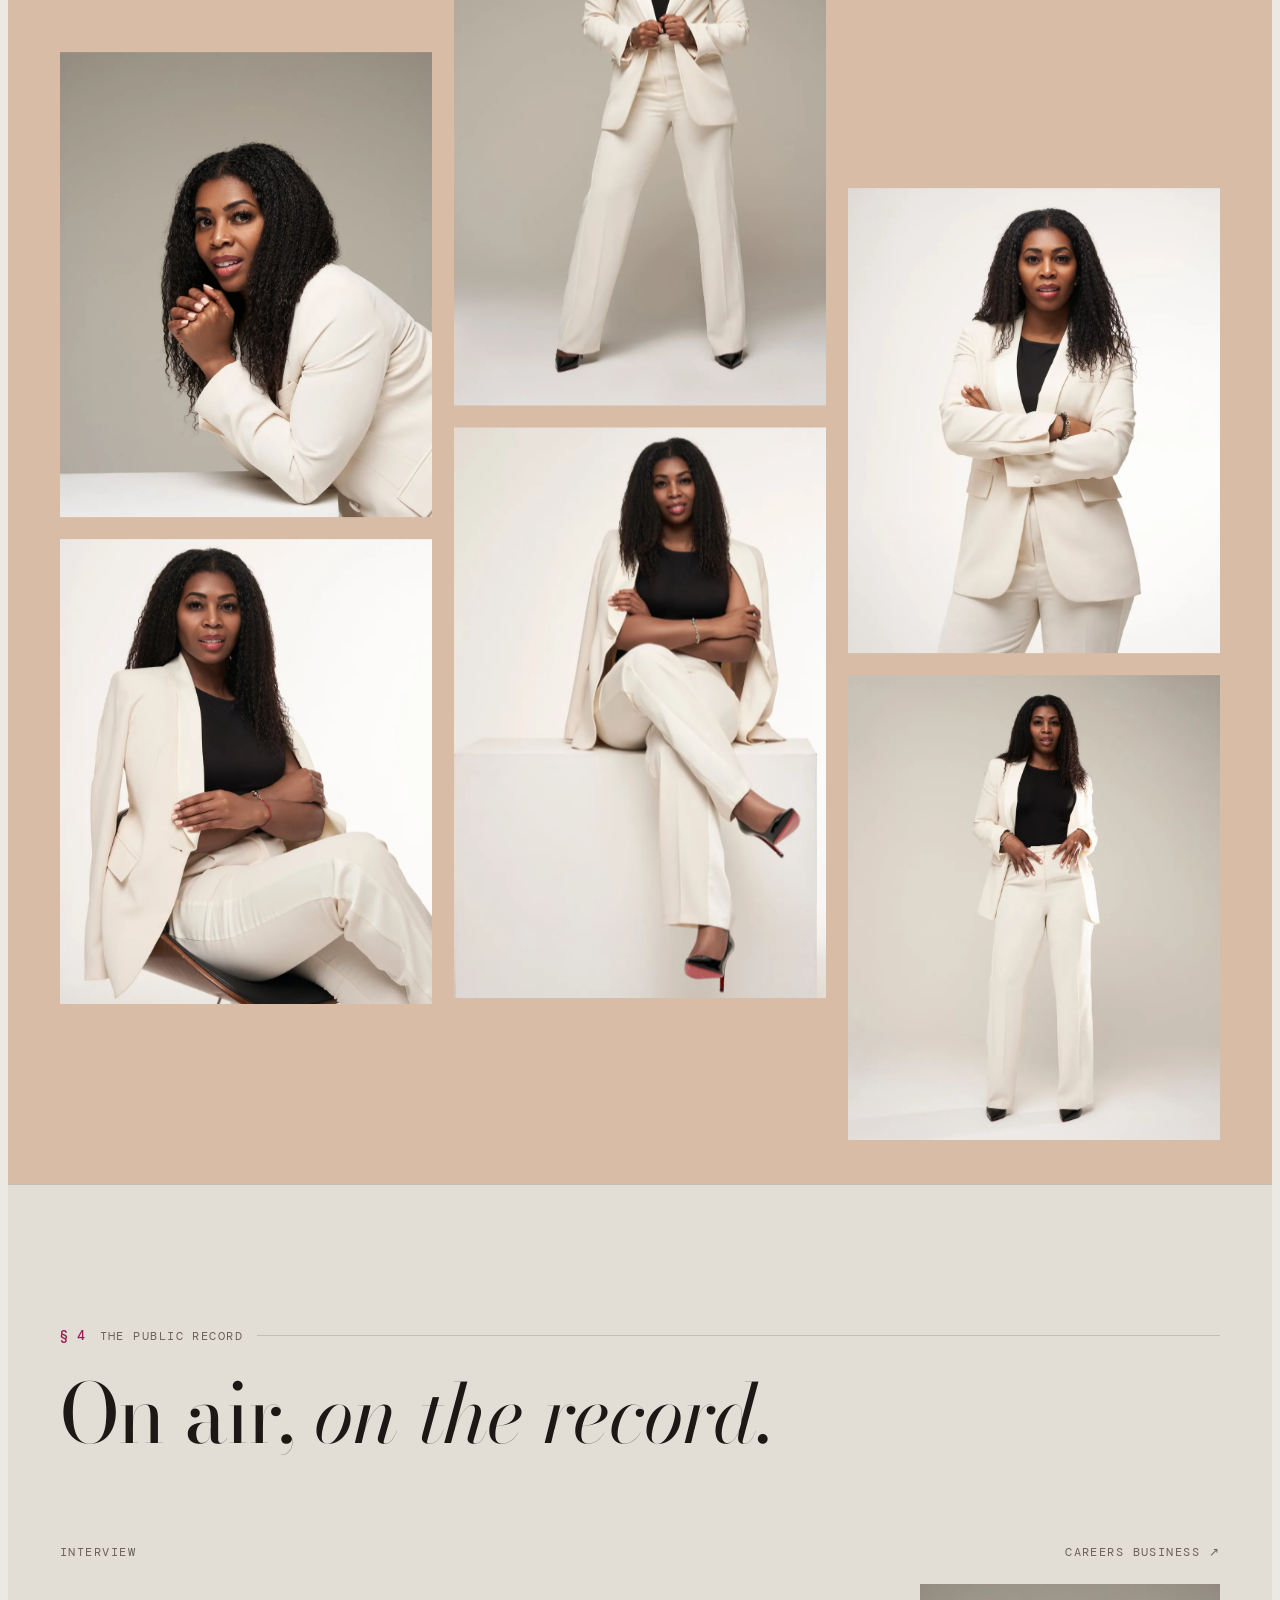
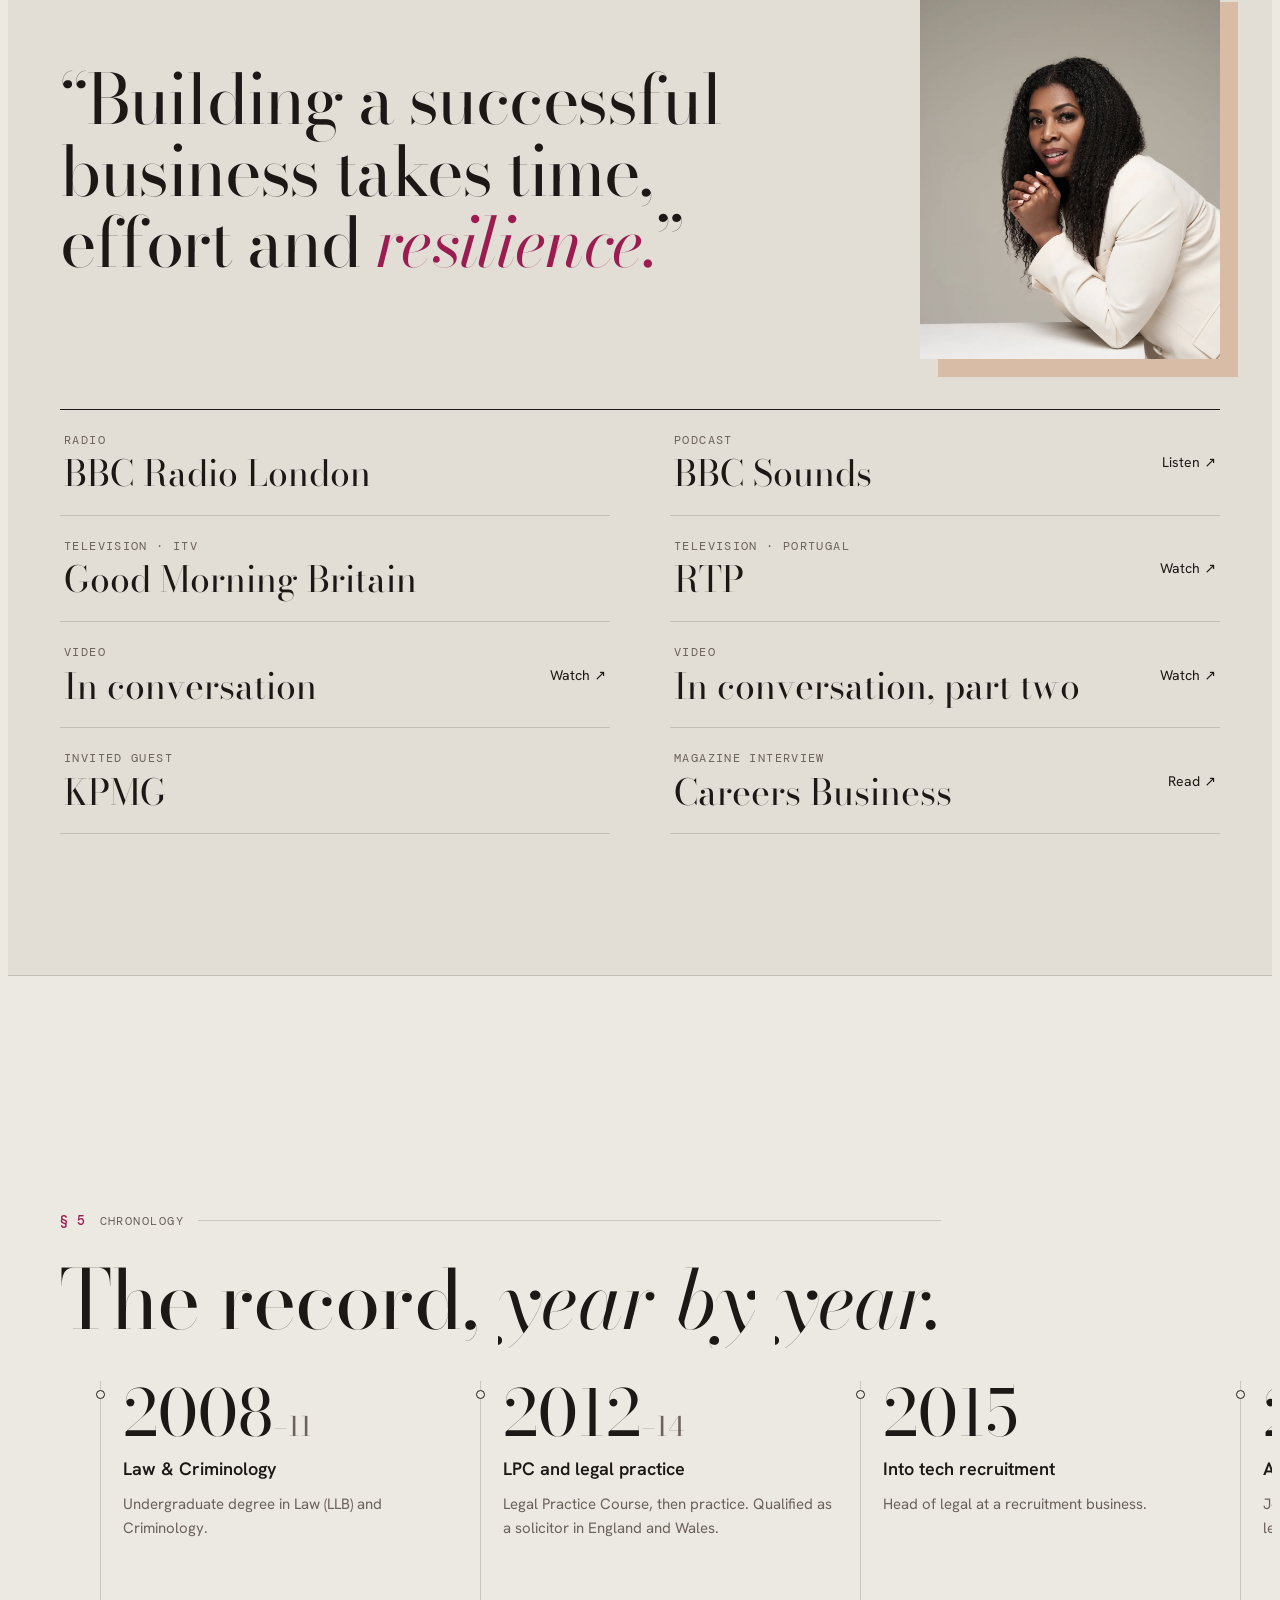
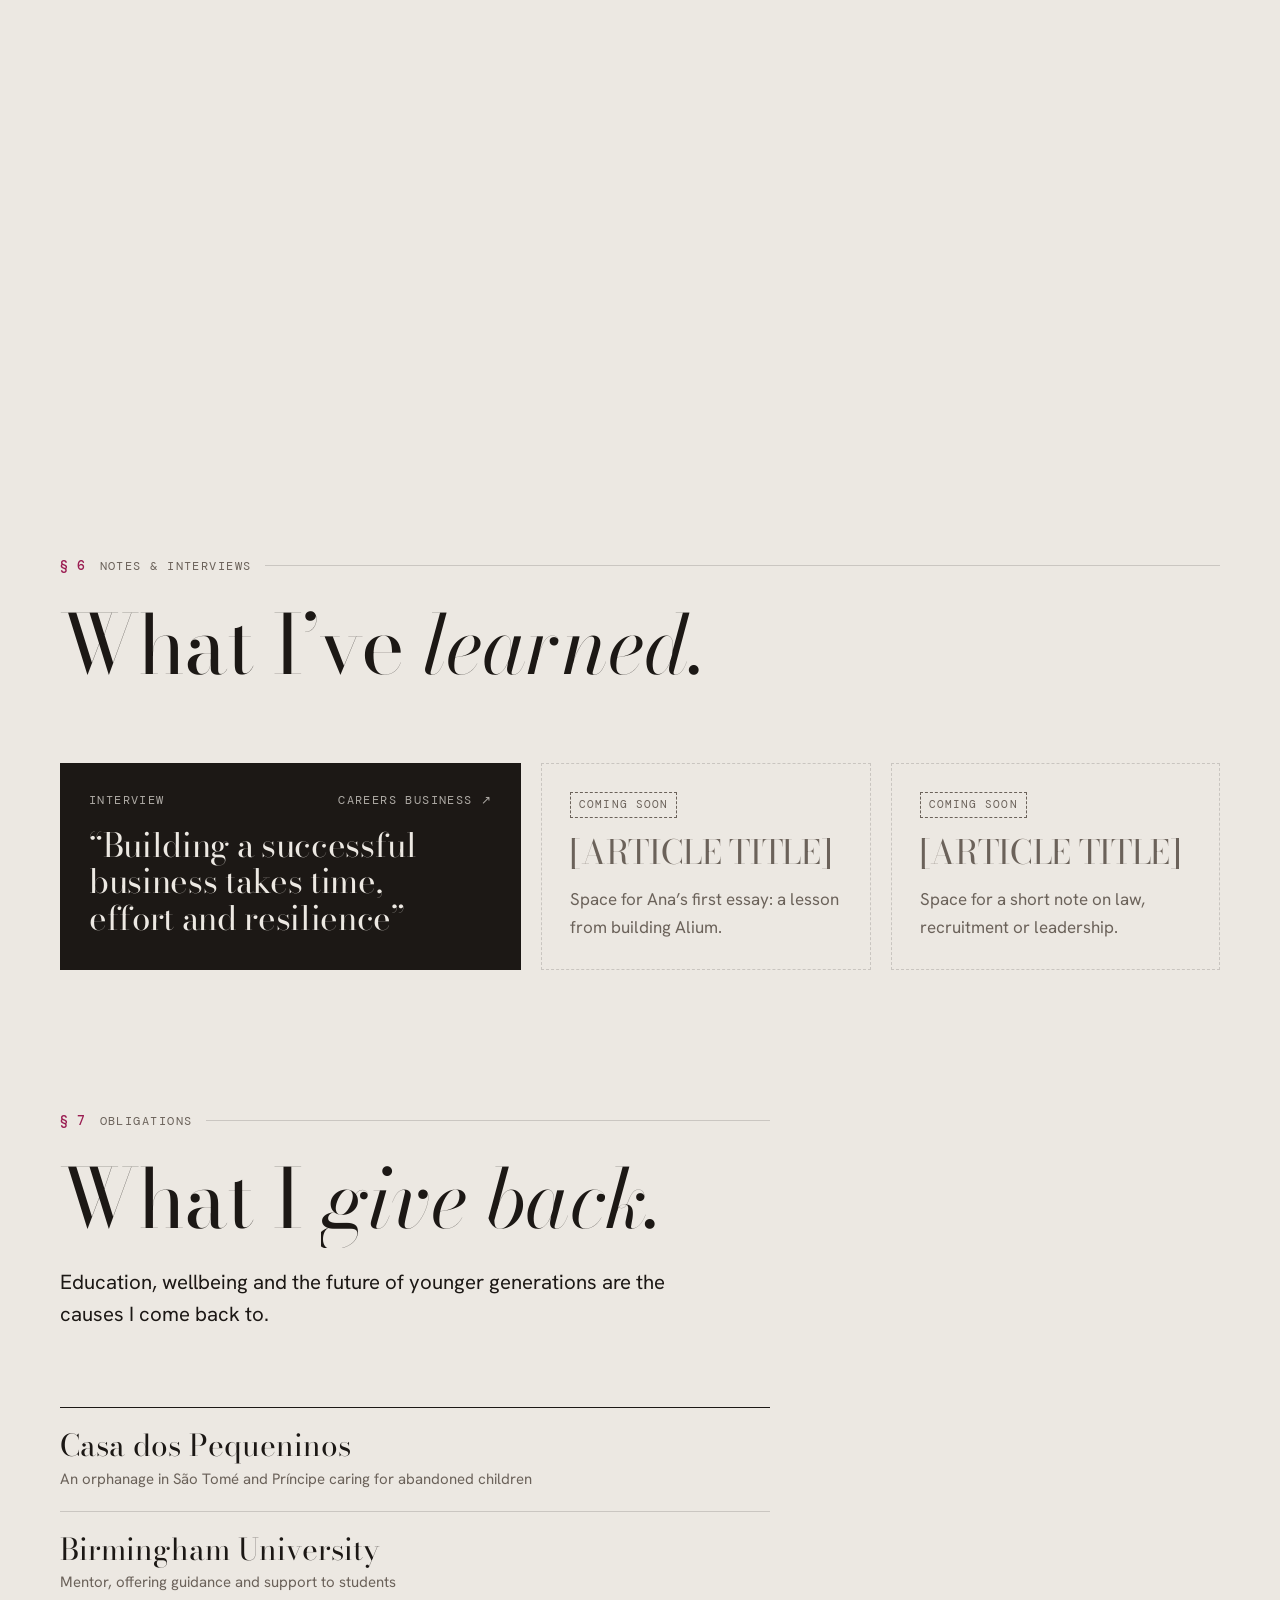
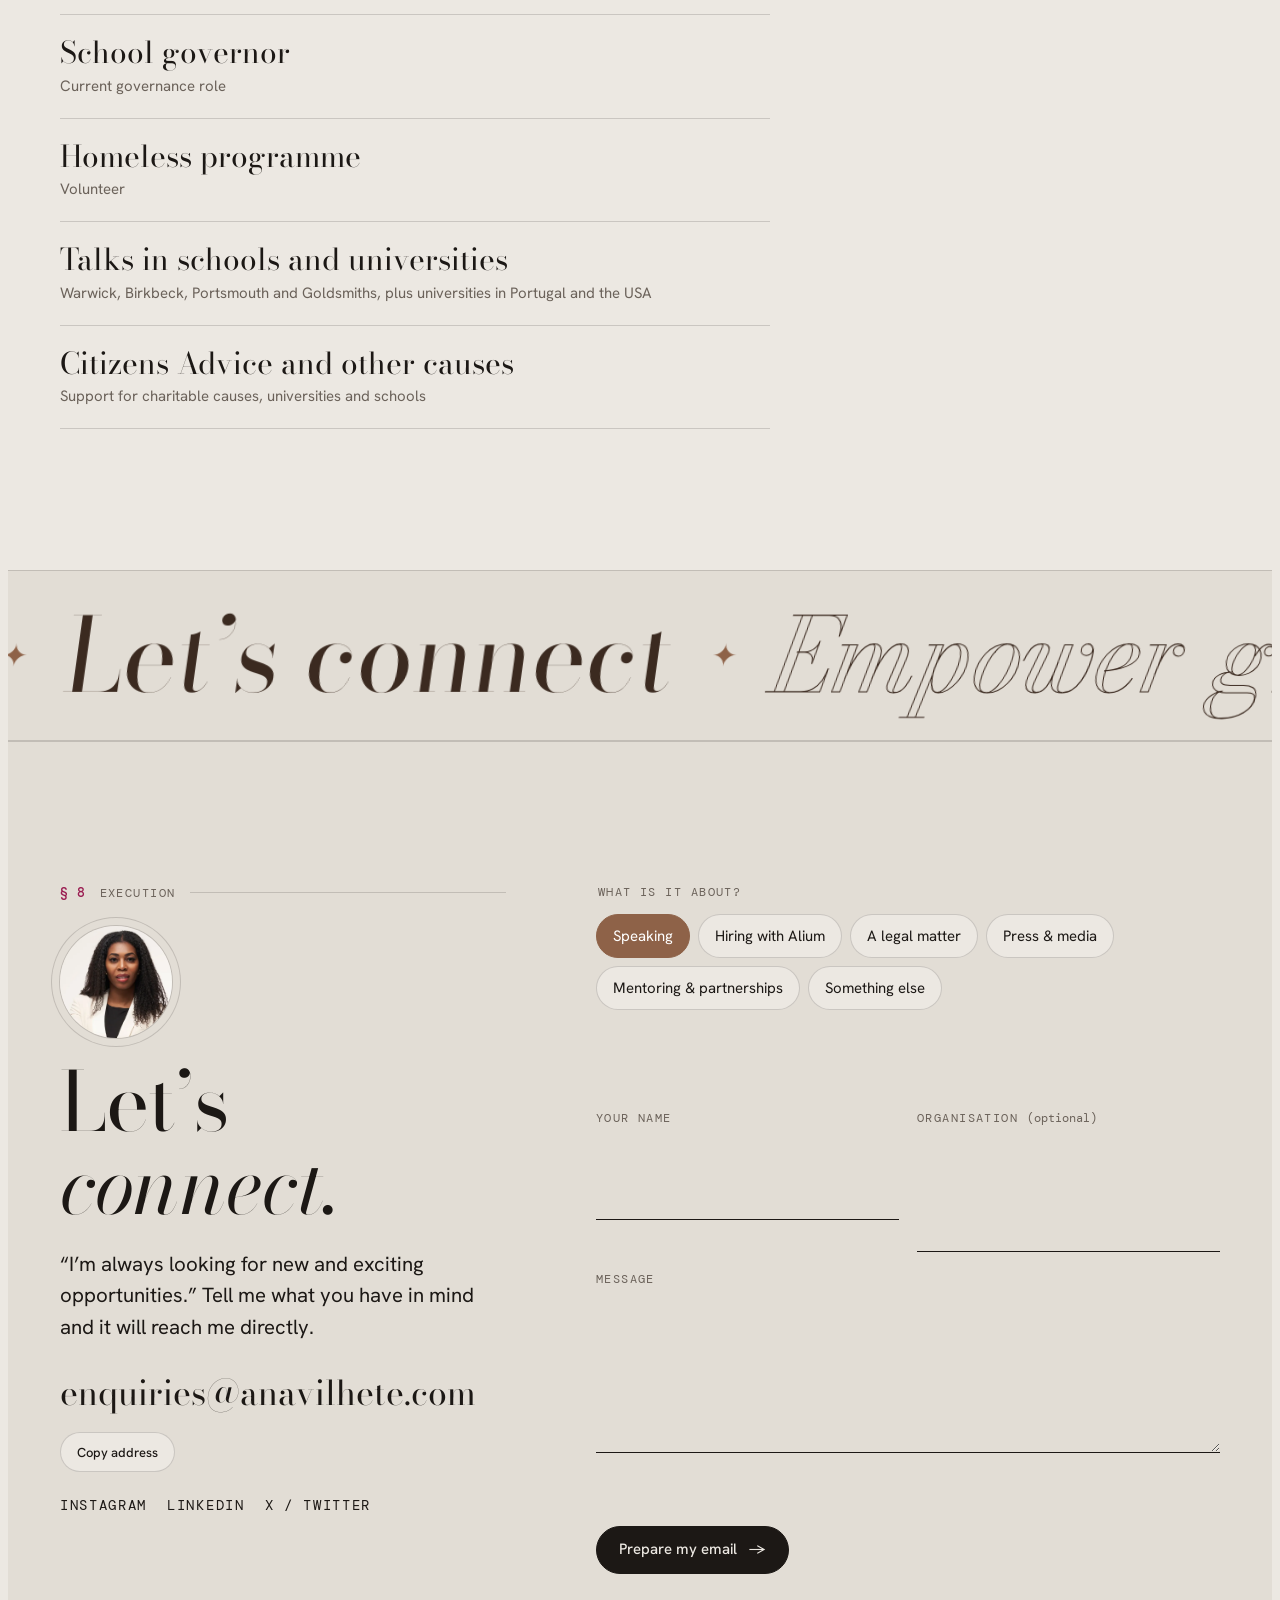
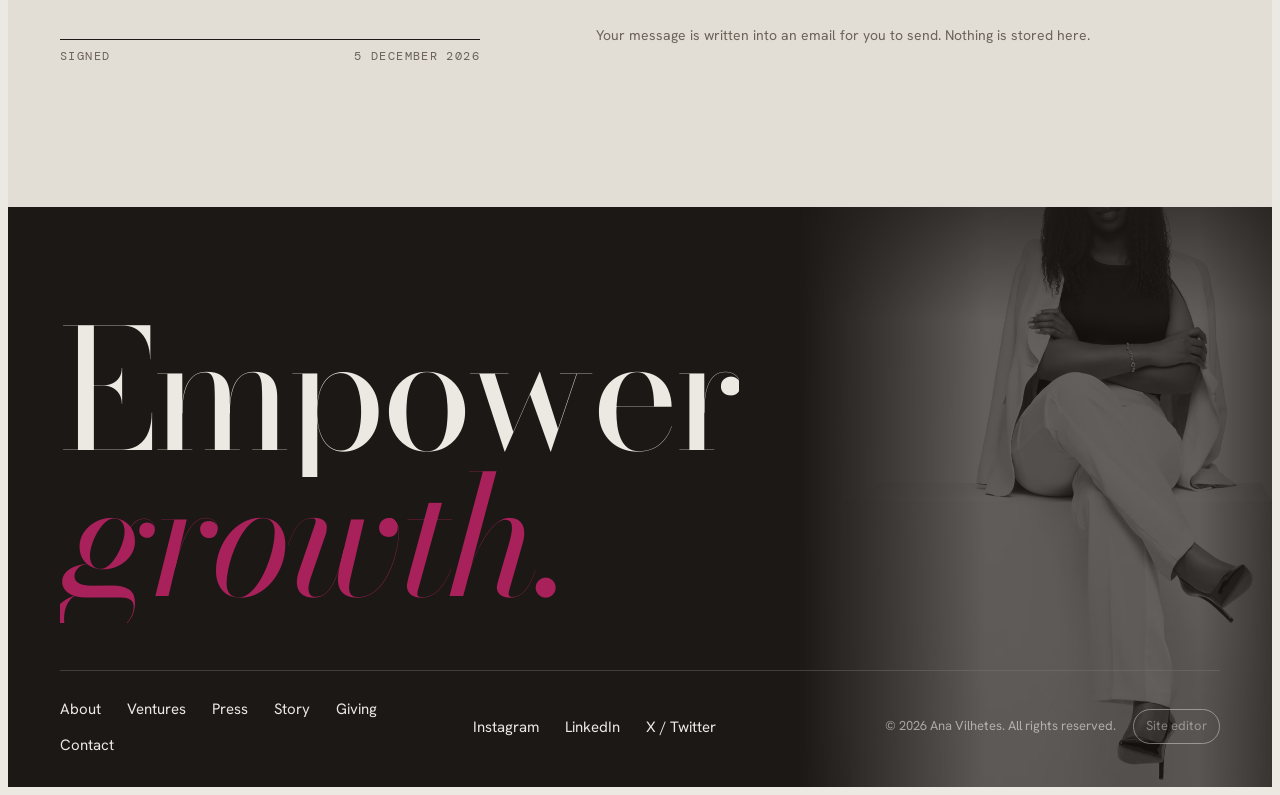
==== commit 8f7bce0c: "Update website content" ====
--- a/index.html
+++ b/index.html
@@ -792,7 +792,7 @@
   </div>
 </footer>
 
-<script type="application/json" id="site-content">{"site":{"name":"Ana Vilhete","initials":"AV","title":"Ana Vilhete","description":"Ana Vilhete — solicitor, founder of Alium Consultancy, partner at Themis Crown Advocates, speaker and philanthropist. Her aim is to empower growth.","url":"https://anavilhete.com/","locations":"London · Amsterdam · Delaware"},"social":[{"label":"Instagram","url":"https://www.instagram.com/anavilhete/"},{"label":"LinkedIn","url":"https://www.linkedin.com/in/ana-vilhete-emba-us-uk-921748103/"},{"label":"X / Twitter","url":"https://twitter.com/AnaVilhete"}],"photos":[{"id":"hero","name":"Ivory suit, standing","src":"images/hero.webp","w":1200,"h":1500,"alt":"Ana Vilhete standing in an ivory trouser suit against a stone-grey studio backdrop"},{"id":"lean","name":"Leaning on a table","src":"images/lean.webp","w":1100,"h":1376,"alt":"Ana Vilhete leaning on a table, hands clasped, wearing an ivory blazer"},{"id":"chair","name":"Seated in a chair","src":"images/chair.webp","w":1000,"h":1250,"alt":"Ana Vilhete seated in a lounge chair in an ivory suit, arms folded"},{"id":"cube","name":"Seated on the plinth","src":"images/cube.webp","w":1000,"h":1250,"alt":"Ana Vilhete sitting on a white plinth, legs crossed, blazer over her shoulders"},{"id":"arms","name":"Arms folded","src":"images/arms.webp","w":1000,"h":1250,"alt":"Ana Vilhete in an ivory suit with arms folded, looking at the camera"},{"id":"full","name":"Full length, hands at waist","src":"images/full.webp","w":1000,"h":1250,"alt":"Ana Vilhete in an ivory trouser suit and black top, hands resting at her waist"}],"hero":{"roles":["Solicitor","Founder","Speaker","Investor","Philanthropist"],"firstName":"Ana","lastName":"Vilhete","quote":"My aim is to empower growth.","intro":"Qualified solicitor in England and Wales. Founder and CEO of Alium Consultancy, a tech, data and health staffing business. Partner at Themis Crown Advocates.","primaryCta":"Work with Ana","secondaryCta":"See the press","photo":"hero","marquee":["Solicitor","Founder","Speaker","Investor","Philanthropist","Mentor"]},"about":{"show":true,"label":"The parties","heading":"Trained in law. *Built in business.*","lede":"I qualified as a solicitor in England and Wales after studying Law and Criminology, completing the LPC and working in legal practice.","body":"In 2015 I moved into tech recruitment as head of legal at a recruitment business. In 2018 I joined a new organisation to broaden my experience, and in 2020 I founded Alium Consultancy. Alongside the business I mentor students, serve as a school governor and speak at universities in England, Portugal and the USA.","facts":[{"value":"2020","label":"Founded Alium Consultancy"},{"value":"3","label":"Offices: London, Amsterdam, Delaware"},{"value":"10.4M","label":"Revenue in Alium’s first year"},{"value":"2022","label":"Executive MBA, Warwick Business School"}],"button":"Read the full story","photo":"lean","caption":"Ana Vilhete · Founder, Alium Consultancy"},"work":{"show":true,"label":"Scope of work","heading":"Four things *I do.*","items":[{"title":"Build","role":"Founder & CEO · Alium Consultancy","text":"A tech, data and health staffing business, run remotely across the globe from offices in London, Amsterdam and Delaware.","photo":"hero"},{"title":"*Advise*","role":"Solicitor · Partner, Themis Crown Advocates","text":"A qualified solicitor in England and Wales and co-founder of a law firm practising immigration, employment, commercial and charity law.","photo":"lean"},{"title":"Speak","role":"Universities · Schools · Broadcast","text":"Talks at Warwick, Birkbeck, Portsmouth and Goldsmiths, at universities in Portugal and the USA, and appearances on BBC Radio London, Good Morning Britain and RTP.","photo":"hero"},{"title":"*Give*","role":"Mentor · Governor · Volunteer","text":"Mentoring at Birmingham University, school governance, a homeless programme, and support for an orphanage in São Tomé and Príncipe.","photo":"full"}]},"ventures":{"show":true,"label":"Ventures","heading":"Two companies, *one standard.*","items":[{"name":"Alium *Consultancy*","look":"dark","role":"Founder & CEO","since":"Since 2020","text":"A tech, data and health staffing business with offices in London, Amsterdam and Delaware, built so its people can work remotely across the globe.","photo":"arms","figures":[{"value":"1.3M","label":"revenue within six months"},{"value":"10.4M","label":"revenue in the first year"},{"value":"3","label":"offices across two continents"}],"tags":[],"caseIntro":"After five years in recruitment, starting as head of legal in 2015, Ana founded her own staffing business in 2020.","caseFacts":[{"label":"Role","value":"Founder and CEO"},{"label":"Founded","value":"2020"},{"label":"Focus","value":"Tech, data and health staffing"},{"label":"Offices","value":"London, Amsterdam and Delaware"},{"label":"Way of working","value":"Remote work enabled for employees across the globe"},{"label":"Outcome","value":"1.3M in revenue within six months and 10.4M within the first year"}]},{"name":"Themis Crown *Advocates*","look":"nude","role":"Co-founder & Partner","since":"Launched April 2024","text":"A law firm co-founded by Ana, practising in four areas.","photo":"chair","figures":[],"tags":["Immigration","Employment","Commercial","Charity"],"caseIntro":"A law firm that brings Ana back to her first profession, launched officially in April 2024.","caseFacts":[{"label":"Role","value":"Co-founder and law firm partner"},{"label":"Launched","value":"April 2024"},{"label":"Practice areas","value":"Immigration, employment, commercial and charity law"},{"label":"Qualification","value":"Solicitor of England and Wales"}]}]},"portraits":{"show":true,"label":"Portraits","heading":"In *frame.*","note":"Six portraits · tap to view larger","items":[{"photo":"lean","label":"Portrait","caption":"Portrait in ivory"},{"photo":"chair","label":"Seated","caption":"Seated, studio"},{"photo":"hero","label":"Ivory suit","caption":"Ivory suit, studio"},{"photo":"cube","label":"Plinth","caption":"On the plinth"},{"photo":"arms","label":"Arms folded","caption":"Arms folded"},{"photo":"full","label":"Full length","caption":"Ivory suit, full length"}]},"press":{"show":true,"label":"The public record","heading":"On air, *on the record.*","feature":{"show":true,"kind":"Interview","source":"Careers Business","quote":"Building a successful business takes time, effort and *resilience.*","url":"https://careers-business.uk/ana-vilhete-building-a-successful-business-takes-time-effort-and-resilience/","photo":"lean"},"items":[{"outlet":"BBC Radio London","format":"Radio","url":"","cta":""},{"outlet":"BBC Sounds","format":"Podcast","url":"https://www.bbc.co.uk/sounds/play/p0h2yhnp","cta":"Listen"},{"outlet":"Good Morning Britain","format":"Television · ITV","url":"","cta":""},{"outlet":"RTP","format":"Television · Portugal","url":"https://www.rtp.pt/programa/tv/p44946/e82","cta":"Watch"},{"outlet":"In conversation","format":"Video","url":"https://www.youtube.com/watch?v=VGEitXb85VY","cta":"Watch"},{"outlet":"In conversation, part two","format":"Video","url":"https://www.youtube.com/watch?v=uPeYXeCGYnw","cta":"Watch"},{"outlet":"KPMG","format":"Invited guest","url":"","cta":""},{"outlet":"Careers Business","format":"Magazine interview","url":"https://careers-business.uk/ana-vilhete-building-a-successful-business-takes-time-effort-and-resilience/","cta":"Read"}]},"story":{"show":true,"label":"Chronology","heading":"The record, *year by year.*","items":[{"year":"2008","to":"2011","title":"Law & Criminology","text":"Undergraduate degree in Law (LLB) and Criminology."},{"year":"2012","to":"2014","title":"LPC and legal practice","text":"Legal Practice Course, then practice. Qualified as a solicitor in England and Wales."},{"year":"2015","to":"","title":"Into tech recruitment","text":"Head of legal at a recruitment business."},{"year":"2018","to":"","title":"A wider remit","text":"Joined a new organisation to broaden skills and leadership experience."},{"year":"2020","to":"","title":"Founded Alium Consultancy","text":"Tech, data and health staffing. 1.3M in revenue within six months, 10.4M in year one."},{"year":"2022","to":"","title":"Executive MBA","text":"Completed at Warwick Business School (2020–2022)."},{"year":"2024","to":"","title":"Themis Crown Advocates","text":"Co-founded the law firm, launched officially in April."}],"nowTitle":"Currently","now":["Leading Alium Consultancy","Partner at Themis Crown Advocates","Mentoring at Birmingham University","School governor"]},"notes":{"show":true,"label":"Notes & interviews","heading":"What I’ve *learned.*","items":[{"kind":"Interview","source":"Careers Business","title":"“Building a successful business takes time, effort and resilience”","text":"","url":"https://careers-business.uk/ana-vilhete-building-a-successful-business-takes-time-effort-and-resilience/","featured":true,"placeholder":false},{"kind":"","source":"","title":"[ARTICLE TITLE]","text":"Space for Ana’s first essay: a lesson from building Alium.","url":"","featured":false,"placeholder":true},{"kind":"","source":"","title":"[ARTICLE TITLE]","text":"Space for a short note on law, recruitment or leadership.","url":"","featured":false,"placeholder":true}]},"giving":{"show":true,"label":"Obligations","heading":"What I *give back.*","lede":"Education, wellbeing and the future of younger generations are the causes I come back to.","items":[{"name":"Casa dos Pequeninos","detail":"An orphanage in São Tomé and Príncipe caring for abandoned children"},{"name":"Birmingham University","detail":"Mentor, offering guidance and support to students"},{"name":"School governor","detail":"Current governance role"},{"name":"Homeless programme","detail":"Volunteer"},{"name":"Talks in schools and universities","detail":"Warwick, Birkbeck, Portsmouth and Goldsmiths, plus universities in Portugal and the USA"},{"name":"Citizens Advice and other causes","detail":"Support for charitable causes, universities and schools"}],"photo":"full"},"contact":{"show":true,"label":"Execution","heading":"Let’s *connect.*","lede":"“I’m always looking for new and exciting opportunities.” Tell me what you have in mind and it will reach me directly.","email":"enquiries@anavilhete.com","topics":["Speaking","Hiring with Alium","A legal matter","Press & media","Mentoring & partnerships","Something else"],"photo":"arms","marquee":["Let’s connect","Empower growth"]},"footer":{"tagline":"Empower *growth.*","photo":"cube"}}</script>
+<script type="application/json" id="site-content">{"site":{"name":"Ana Vilhetes","initials":"AV","title":"Ana Vilhete","description":"Ana Vilhete — solicitor, founder of Alium Consultancy, partner at Themis Crown Advocates, speaker and philanthropist. Her aim is to empower growth.","url":"https://anavilhete.com/","locations":"London · Amsterdam · Delaware"},"social":[{"label":"Instagram","url":"https://www.instagram.com/anavilhete/"},{"label":"LinkedIn","url":"https://www.linkedin.com/in/ana-vilhete-emba-us-uk-921748103/"},{"label":"X / Twitter","url":"https://twitter.com/AnaVilhete"}],"photos":[{"id":"hero","name":"Ivory suit, standing","src":"images/hero.webp","w":1200,"h":1500,"alt":"Ana Vilhete standing in an ivory trouser suit against a stone-grey studio backdrop"},{"id":"lean","name":"Leaning on a table","src":"images/lean.webp","w":1100,"h":1376,"alt":"Ana Vilhete leaning on a table, hands clasped, wearing an ivory blazer"},{"id":"chair","name":"Seated in a chair","src":"images/chair.webp","w":1000,"h":1250,"alt":"Ana Vilhete seated in a lounge chair in an ivory suit, arms folded"},{"id":"cube","name":"Seated on the plinth","src":"images/cube.webp","w":1000,"h":1250,"alt":"Ana Vilhete sitting on a white plinth, legs crossed, blazer over her shoulders"},{"id":"arms","name":"Arms folded","src":"images/arms.webp","w":1000,"h":1250,"alt":"Ana Vilhete in an ivory suit with arms folded, looking at the camera"},{"id":"full","name":"Full length, hands at waist","src":"images/full.webp","w":1000,"h":1250,"alt":"Ana Vilhete in an ivory trouser suit and black top, hands resting at her waist"}],"hero":{"roles":["Solicitor","Founder","Speaker","Investor","Philanthropist"],"firstName":"Ana","lastName":"Vilhete","quote":"My aim is to empower growth.","intro":"Qualified solicitor in England and Wales. Founder and CEO of Alium Consultancy, a tech, data and health staffing business. Partner at Themis Crown Advocates.","primaryCta":"Work with Ana","secondaryCta":"See the press","photo":"hero","marquee":["Solicitor","Founder","Speaker","Investor","Philanthropist","Mentor"]},"about":{"show":true,"label":"The parties","heading":"Trained in law. *Built in business.*","lede":"I qualified as a solicitor in England and Wales after studying Law and Criminology, completing the LPC and working in legal practice.","body":"In 2015 I moved into tech recruitment as head of legal at a recruitment business. In 2018 I joined a new organisation to broaden my experience, and in 2020 I founded Alium Consultancy. Alongside the business I mentor students, serve as a school governor and speak at universities in England, Portugal and the USA.","facts":[{"value":"2020","label":"Founded Alium Consultancy"},{"value":"3","label":"Offices: London, Amsterdam, Delaware"},{"value":"10.4M","label":"Revenue in Alium’s first year"},{"value":"2022","label":"Executive MBA, Warwick Business School"}],"button":"Read the full story","photo":"lean","caption":"Ana Vilhete · Founder, Alium Consultancy"},"work":{"show":true,"label":"Scope of work","heading":"Four things *I do.*","items":[{"title":"Build","role":"Founder & CEO · Alium Consultancy","text":"A tech, data and health staffing business, run remotely across the globe from offices in London, Amsterdam and Delaware.","photo":"hero"},{"title":"*Advise*","role":"Solicitor · Partner, Themis Crown Advocates","text":"A qualified solicitor in England and Wales and co-founder of a law firm practising immigration, employment, commercial and charity law.","photo":"lean"},{"title":"Speak","role":"Universities · Schools · Broadcast","text":"Talks at Warwick, Birkbeck, Portsmouth and Goldsmiths, at universities in Portugal and the USA, and appearances on BBC Radio London, Good Morning Britain and RTP.","photo":"hero"},{"title":"*Give*","role":"Mentor · Governor · Volunteer","text":"Mentoring at Birmingham University, school governance, a homeless programme, and support for an orphanage in São Tomé and Príncipe.","photo":"full"}]},"ventures":{"show":true,"label":"Ventures","heading":"Two companies, *one standard.*","items":[{"name":"Alium *Consultancy*","look":"dark","role":"Founder & CEO","since":"Since 2020","text":"A tech, data and health staffing business with offices in London, Amsterdam and Delaware, built so its people can work remotely across the globe.","photo":"arms","figures":[{"value":"1.3M","label":"revenue within six months"},{"value":"10.4M","label":"revenue in the first year"},{"value":"3","label":"offices across two continents"}],"tags":[],"caseIntro":"After five years in recruitment, starting as head of legal in 2015, Ana founded her own staffing business in 2020.","caseFacts":[{"label":"Role","value":"Founder and CEO"},{"label":"Founded","value":"2020"},{"label":"Focus","value":"Tech, data and health staffing"},{"label":"Offices","value":"London, Amsterdam and Delaware"},{"label":"Way of working","value":"Remote work enabled for employees across the globe"},{"label":"Outcome","value":"1.3M in revenue within six months and 10.4M within the first year"}]},{"name":"Themis Crown *Advocates*","look":"nude","role":"Co-founder & Partner","since":"Launched April 2024","text":"A law firm co-founded by Ana, practising in four areas.","photo":"chair","figures":[],"tags":["Immigration","Employment","Commercial","Charity"],"caseIntro":"A law firm that brings Ana back to her first profession, launched officially in April 2024.","caseFacts":[{"label":"Role","value":"Co-founder and law firm partner"},{"label":"Launched","value":"April 2024"},{"label":"Practice areas","value":"Immigration, employment, commercial and charity law"},{"label":"Qualification","value":"Solicitor of England and Wales"}]}]},"portraits":{"show":true,"label":"Portraits","heading":"In *frame.*","note":"Six portraits · tap to view larger","items":[{"photo":"lean","label":"Portrait","caption":"Portrait in ivory"},{"photo":"chair","label":"Seated","caption":"Seated, studio"},{"photo":"hero","label":"Ivory suit","caption":"Ivory suit, studio"},{"photo":"cube","label":"Plinth","caption":"On the plinth"},{"photo":"arms","label":"Arms folded","caption":"Arms folded"},{"photo":"full","label":"Full length","caption":"Ivory suit, full length"}]},"press":{"show":true,"label":"The public record","heading":"On air, *on the record.*","feature":{"show":true,"kind":"Interview","source":"Careers Business","quote":"Building a successful business takes time, effort and *resilience.*","url":"https://careers-business.uk/ana-vilhete-building-a-successful-business-takes-time-effort-and-resilience/","photo":"lean"},"items":[{"outlet":"BBC Radio London","format":"Radio","url":"","cta":""},{"outlet":"BBC Sounds","format":"Podcast","url":"https://www.bbc.co.uk/sounds/play/p0h2yhnp","cta":"Listen"},{"outlet":"Good Morning Britain","format":"Television · ITV","url":"","cta":""},{"outlet":"RTP","format":"Television · Portugal","url":"https://www.rtp.pt/programa/tv/p44946/e82","cta":"Watch"},{"outlet":"In conversation","format":"Video","url":"https://www.youtube.com/watch?v=VGEitXb85VY","cta":"Watch"},{"outlet":"In conversation, part two","format":"Video","url":"https://www.youtube.com/watch?v=uPeYXeCGYnw","cta":"Watch"},{"outlet":"KPMG","format":"Invited guest","url":"","cta":""},{"outlet":"Careers Business","format":"Magazine interview","url":"https://careers-business.uk/ana-vilhete-building-a-successful-business-takes-time-effort-and-resilience/","cta":"Read"}]},"story":{"show":true,"label":"Chronology","heading":"The record, *year by year.*","items":[{"year":"2008","to":"2011","title":"Law & Criminology","text":"Undergraduate degree in Law (LLB) and Criminology."},{"year":"2012","to":"2014","title":"LPC and legal practice","text":"Legal Practice Course, then practice. Qualified as a solicitor in England and Wales."},{"year":"2015","to":"","title":"Into tech recruitment","text":"Head of legal at a recruitment business."},{"year":"2018","to":"","title":"A wider remit","text":"Joined a new organisation to broaden skills and leadership experience."},{"year":"2020","to":"","title":"Founded Alium Consultancy","text":"Tech, data and health staffing. 1.3M in revenue within six months, 10.4M in year one."},{"year":"2022","to":"","title":"Executive MBA","text":"Completed at Warwick Business School (2020–2022)."},{"year":"2024","to":"","title":"Themis Crown Advocates","text":"Co-founded the law firm, launched officially in April."}],"nowTitle":"Currently","now":["Leading Alium Consultancy","Partner at Themis Crown Advocates","Mentoring at Birmingham University","School governor"]},"notes":{"show":true,"label":"Notes & interviews","heading":"What I’ve *learned.*","items":[{"kind":"Interview","source":"Careers Business","title":"“Building a successful business takes time, effort and resilience”","text":"","url":"https://careers-business.uk/ana-vilhete-building-a-successful-business-takes-time-effort-and-resilience/","featured":true,"placeholder":false},{"kind":"","source":"","title":"[ARTICLE TITLE]","text":"Space for Ana’s first essay: a lesson from building Alium.","url":"","featured":false,"placeholder":true},{"kind":"","source":"","title":"[ARTICLE TITLE]","text":"Space for a short note on law, recruitment or leadership.","url":"","featured":false,"placeholder":true}]},"giving":{"show":true,"label":"Obligations","heading":"What I *give back.*","lede":"Education, wellbeing and the future of younger generations are the causes I come back to.","items":[{"name":"Casa dos Pequeninos","detail":"An orphanage in São Tomé and Príncipe caring for abandoned children"},{"name":"Birmingham University","detail":"Mentor, offering guidance and support to students"},{"name":"School governor","detail":"Current governance role"},{"name":"Homeless programme","detail":"Volunteer"},{"name":"Talks in schools and universities","detail":"Warwick, Birkbeck, Portsmouth and Goldsmiths, plus universities in Portugal and the USA"},{"name":"Citizens Advice and other causes","detail":"Support for charitable causes, universities and schools"}],"photo":"full"},"contact":{"show":true,"label":"Execution","heading":"Let’s *connect.*","lede":"“I’m always looking for new and exciting opportunities.” Tell me what you have in mind and it will reach me directly.","email":"enquiries@anavilhete.com","topics":["Speaking","Hiring with Alium","A legal matter","Press & media","Mentoring & partnerships","Something else"],"photo":"arms","marquee":["Let’s connect","Empower growth"]},"footer":{"tagline":"Empower *growth.*","photo":"cube"}}</script>
 <script>
 /* ================================================================
    Ana Vilhete — site renderer.
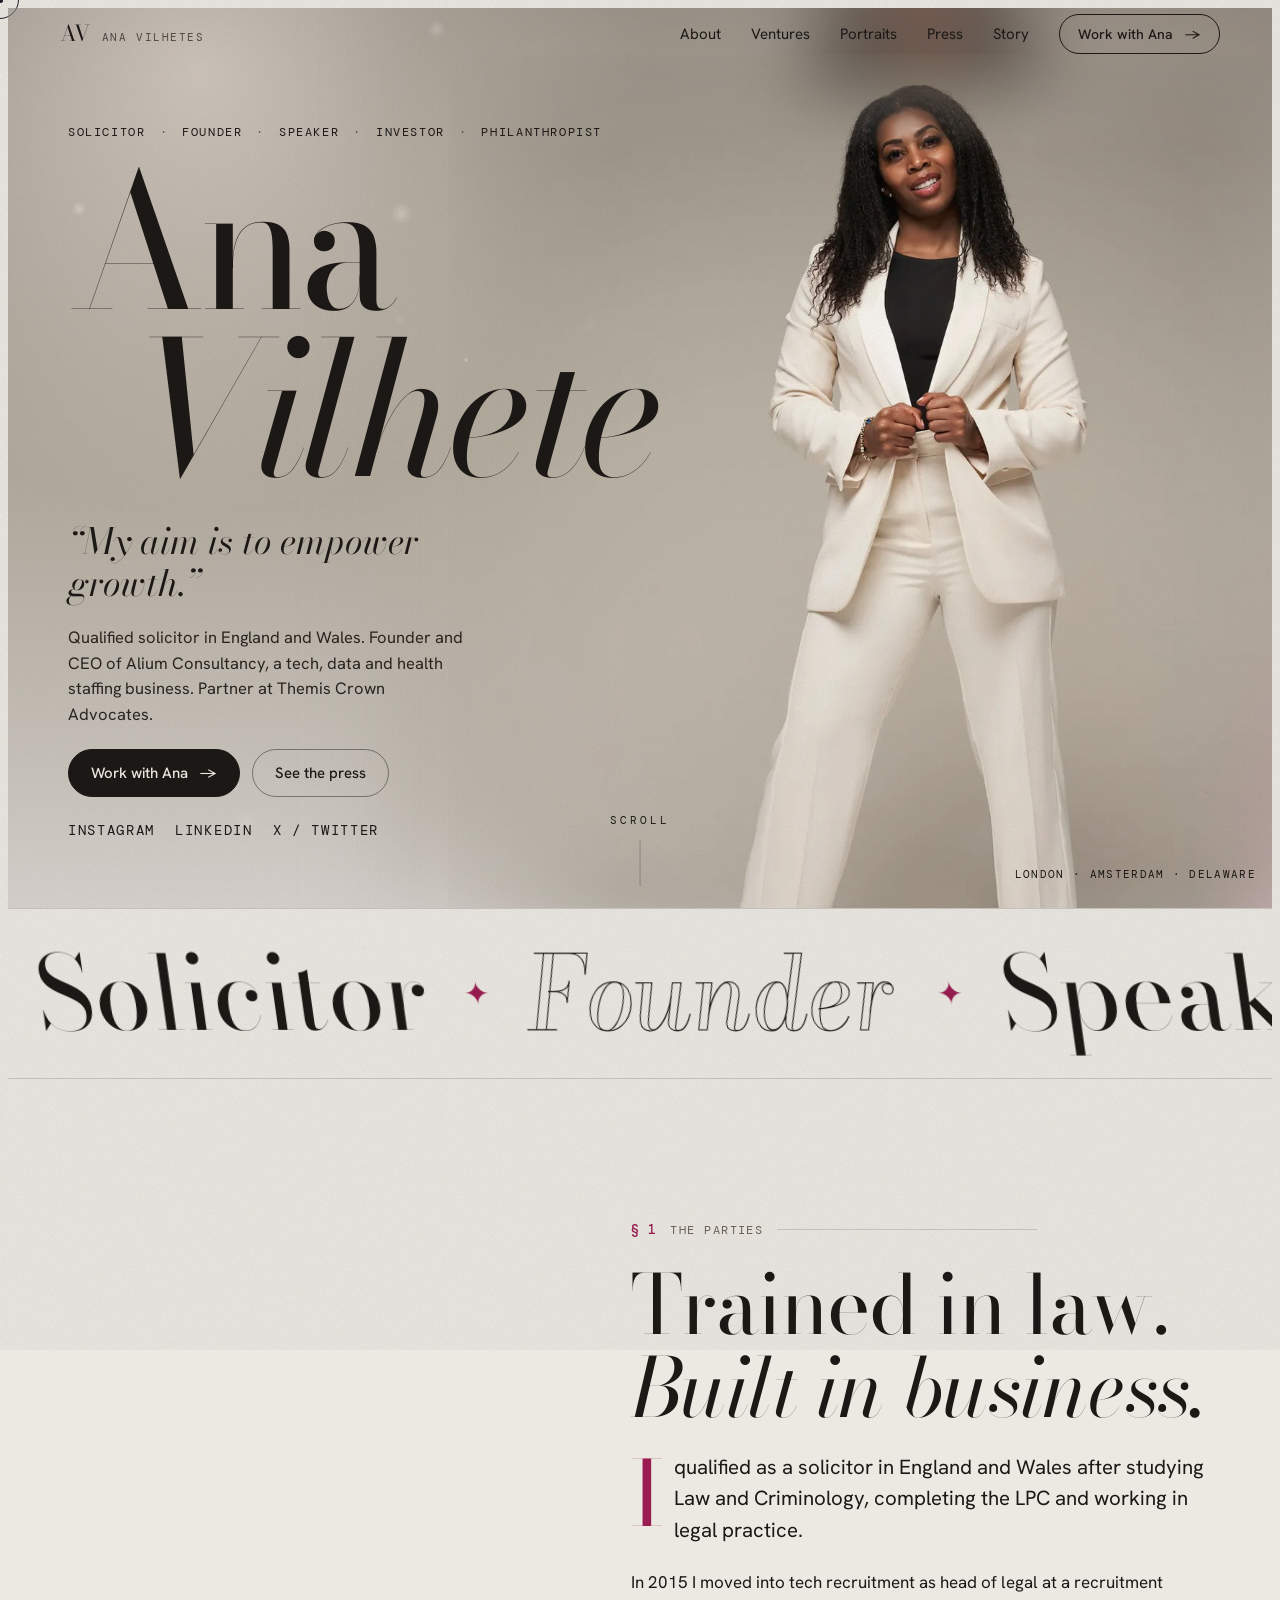
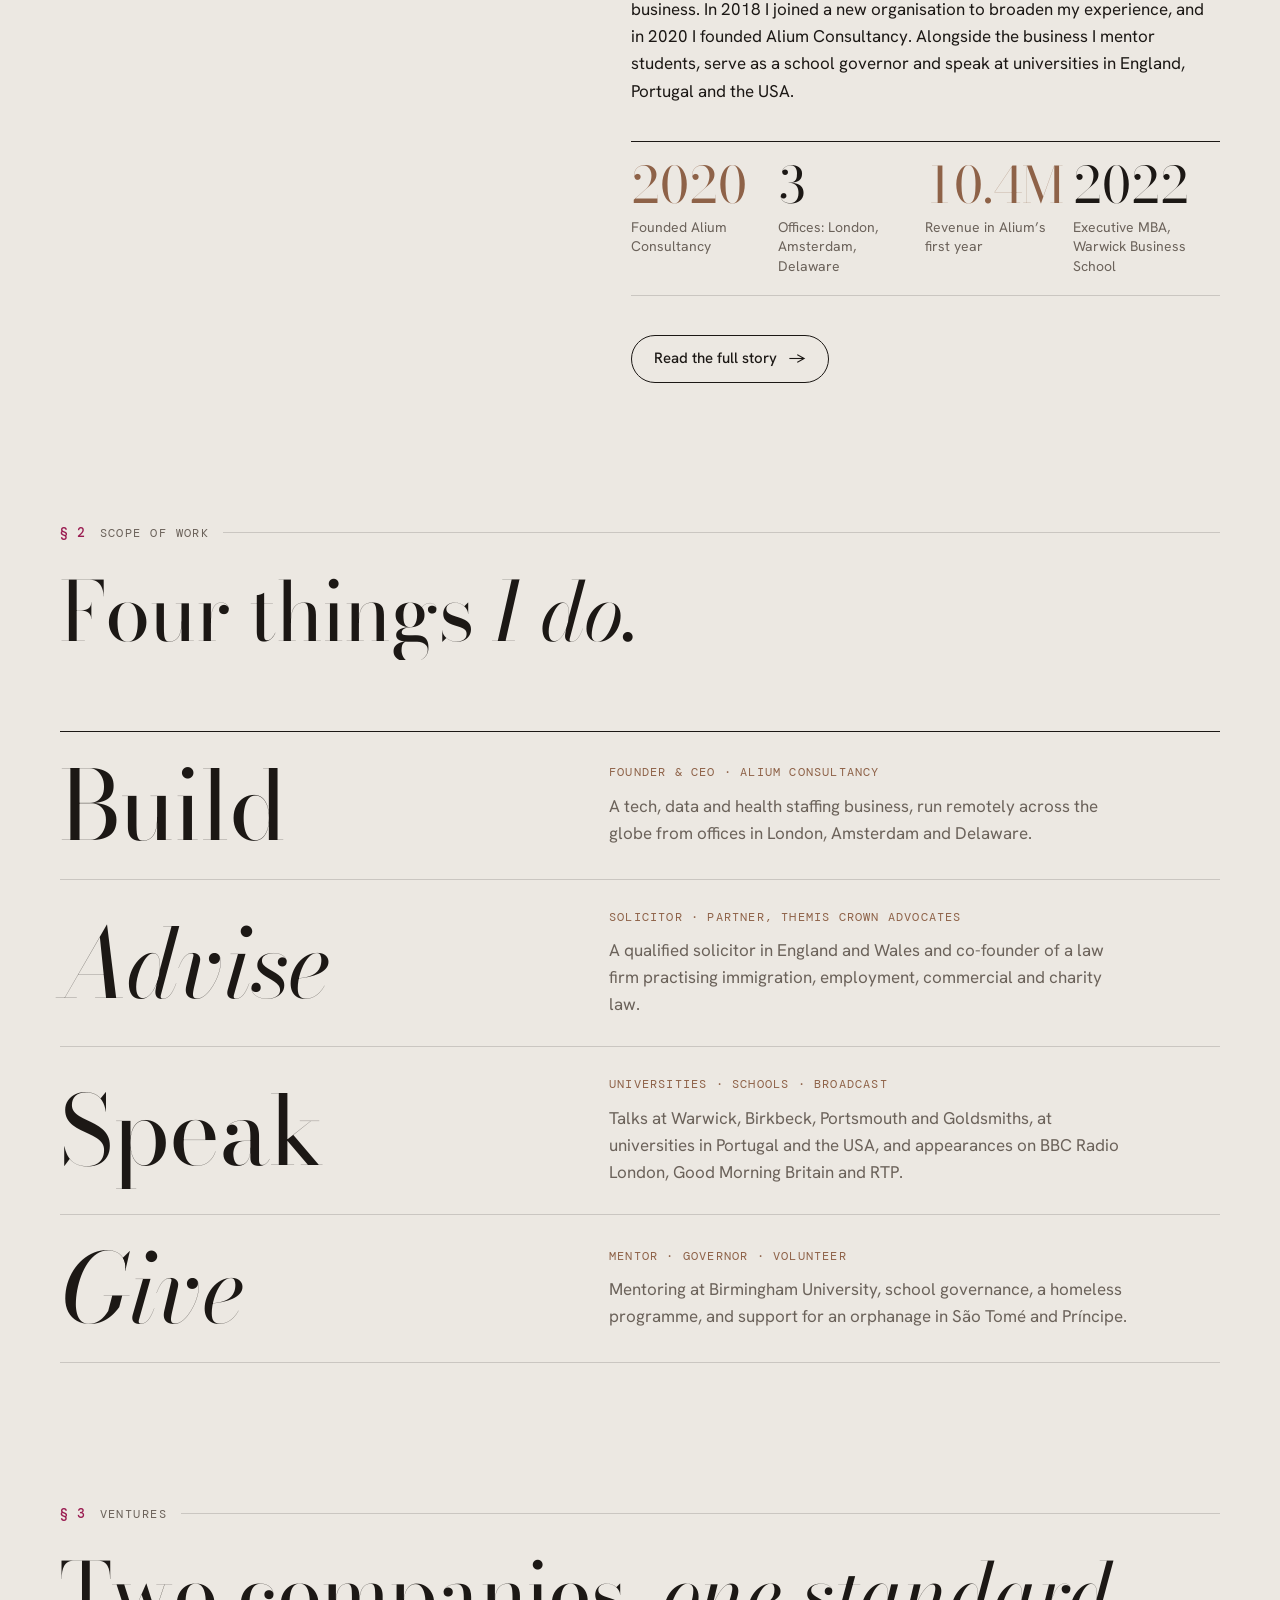
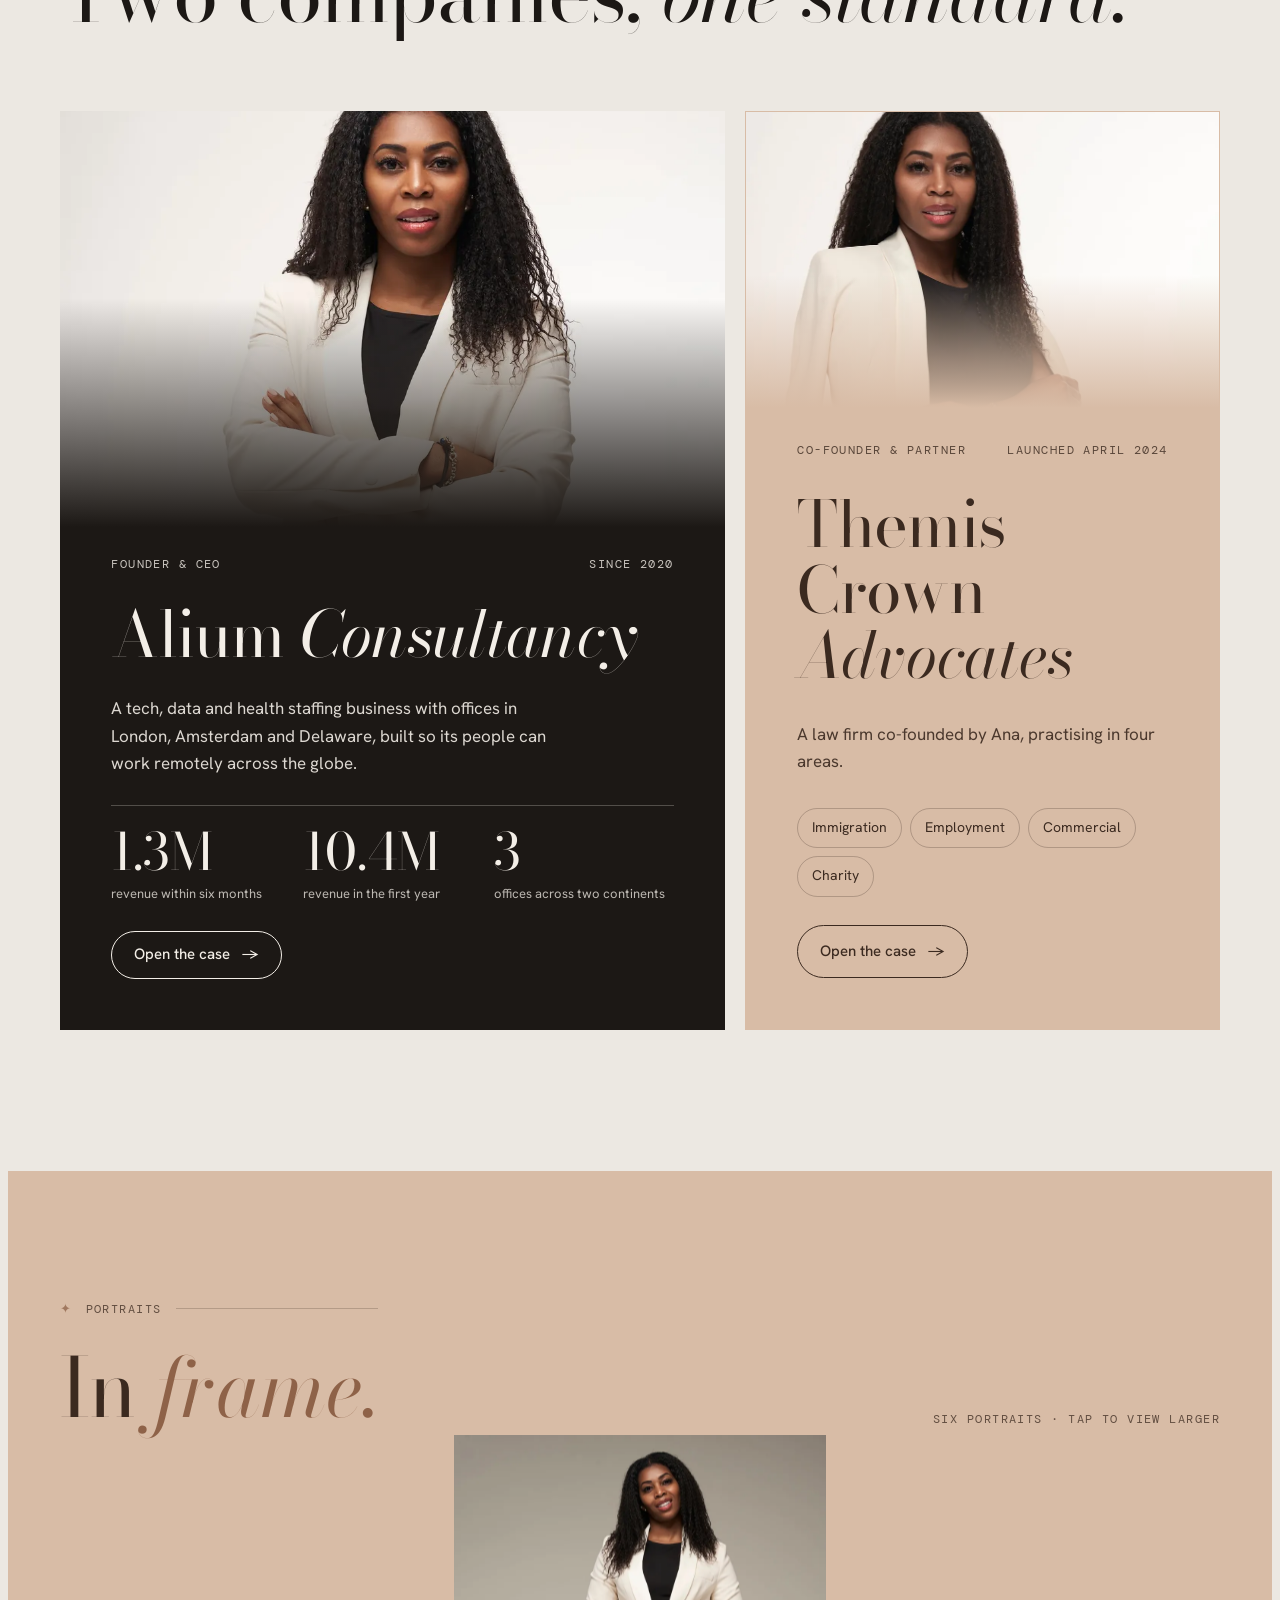
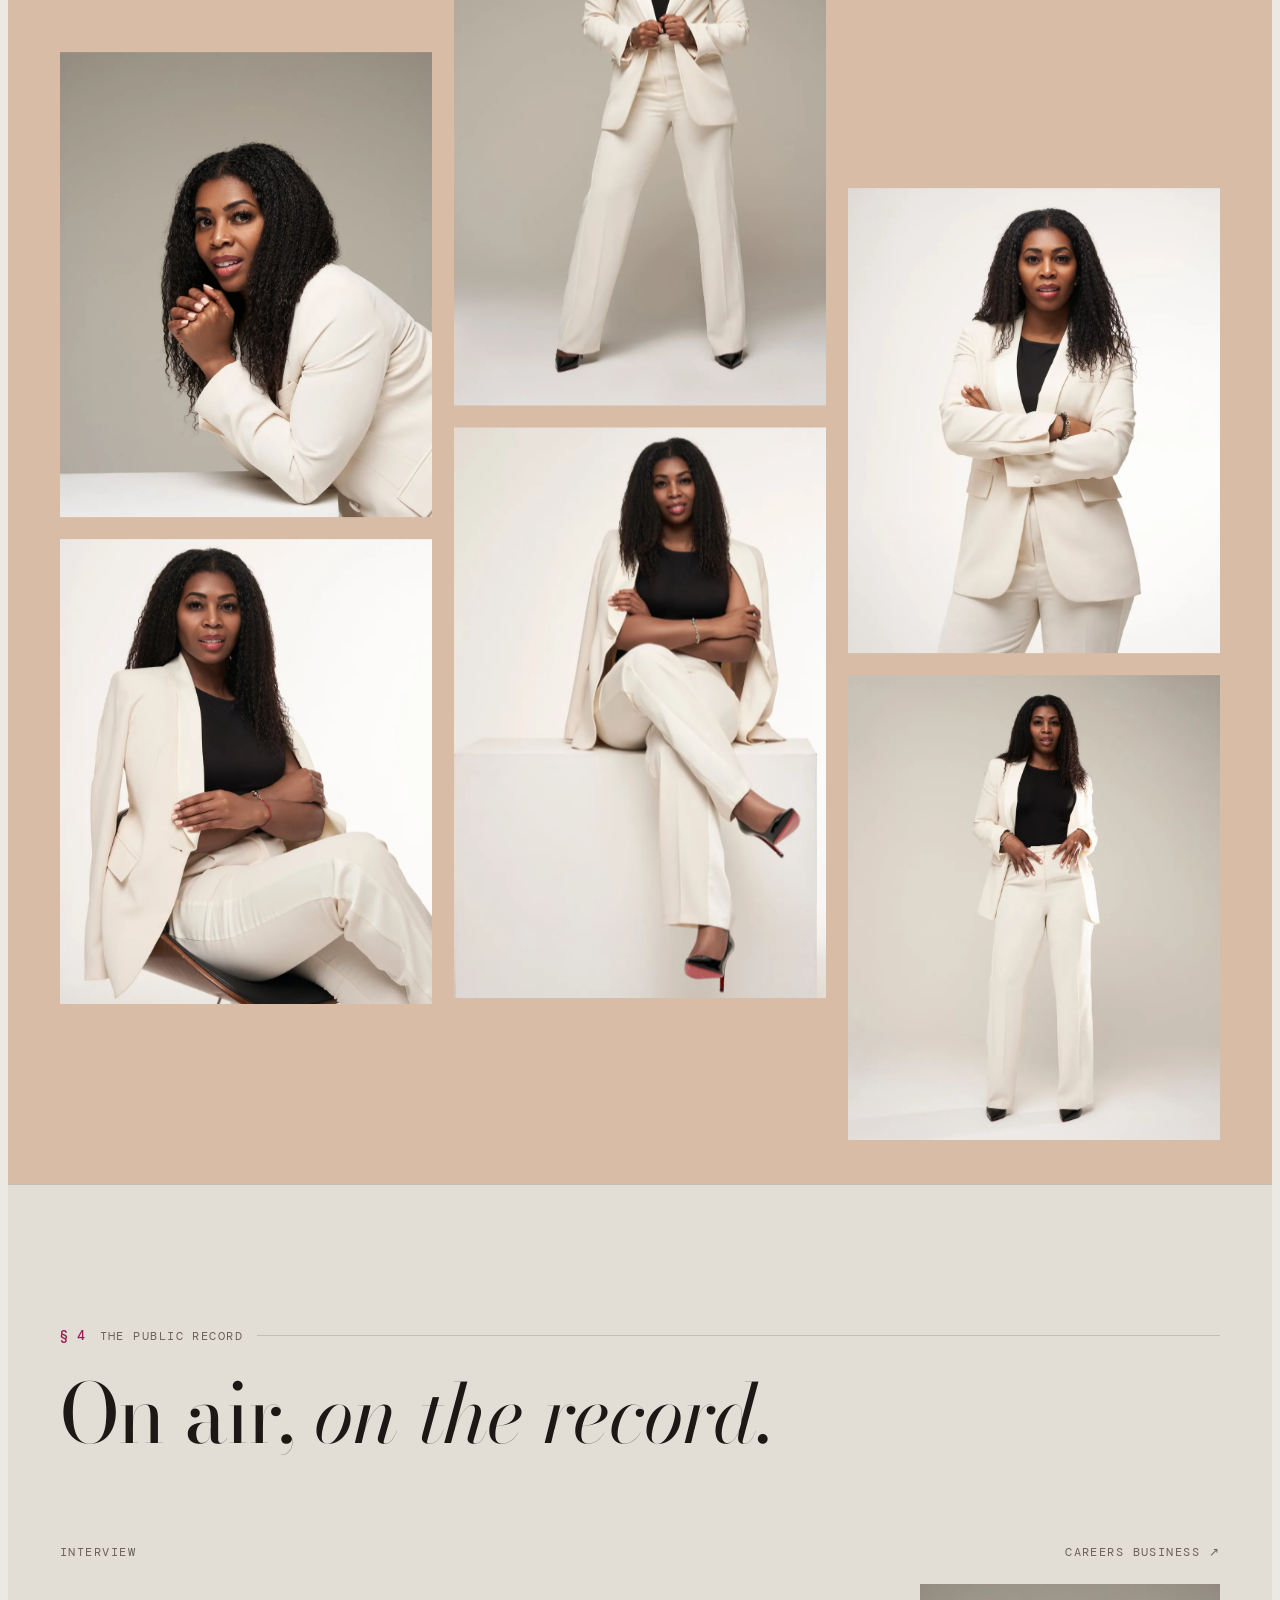
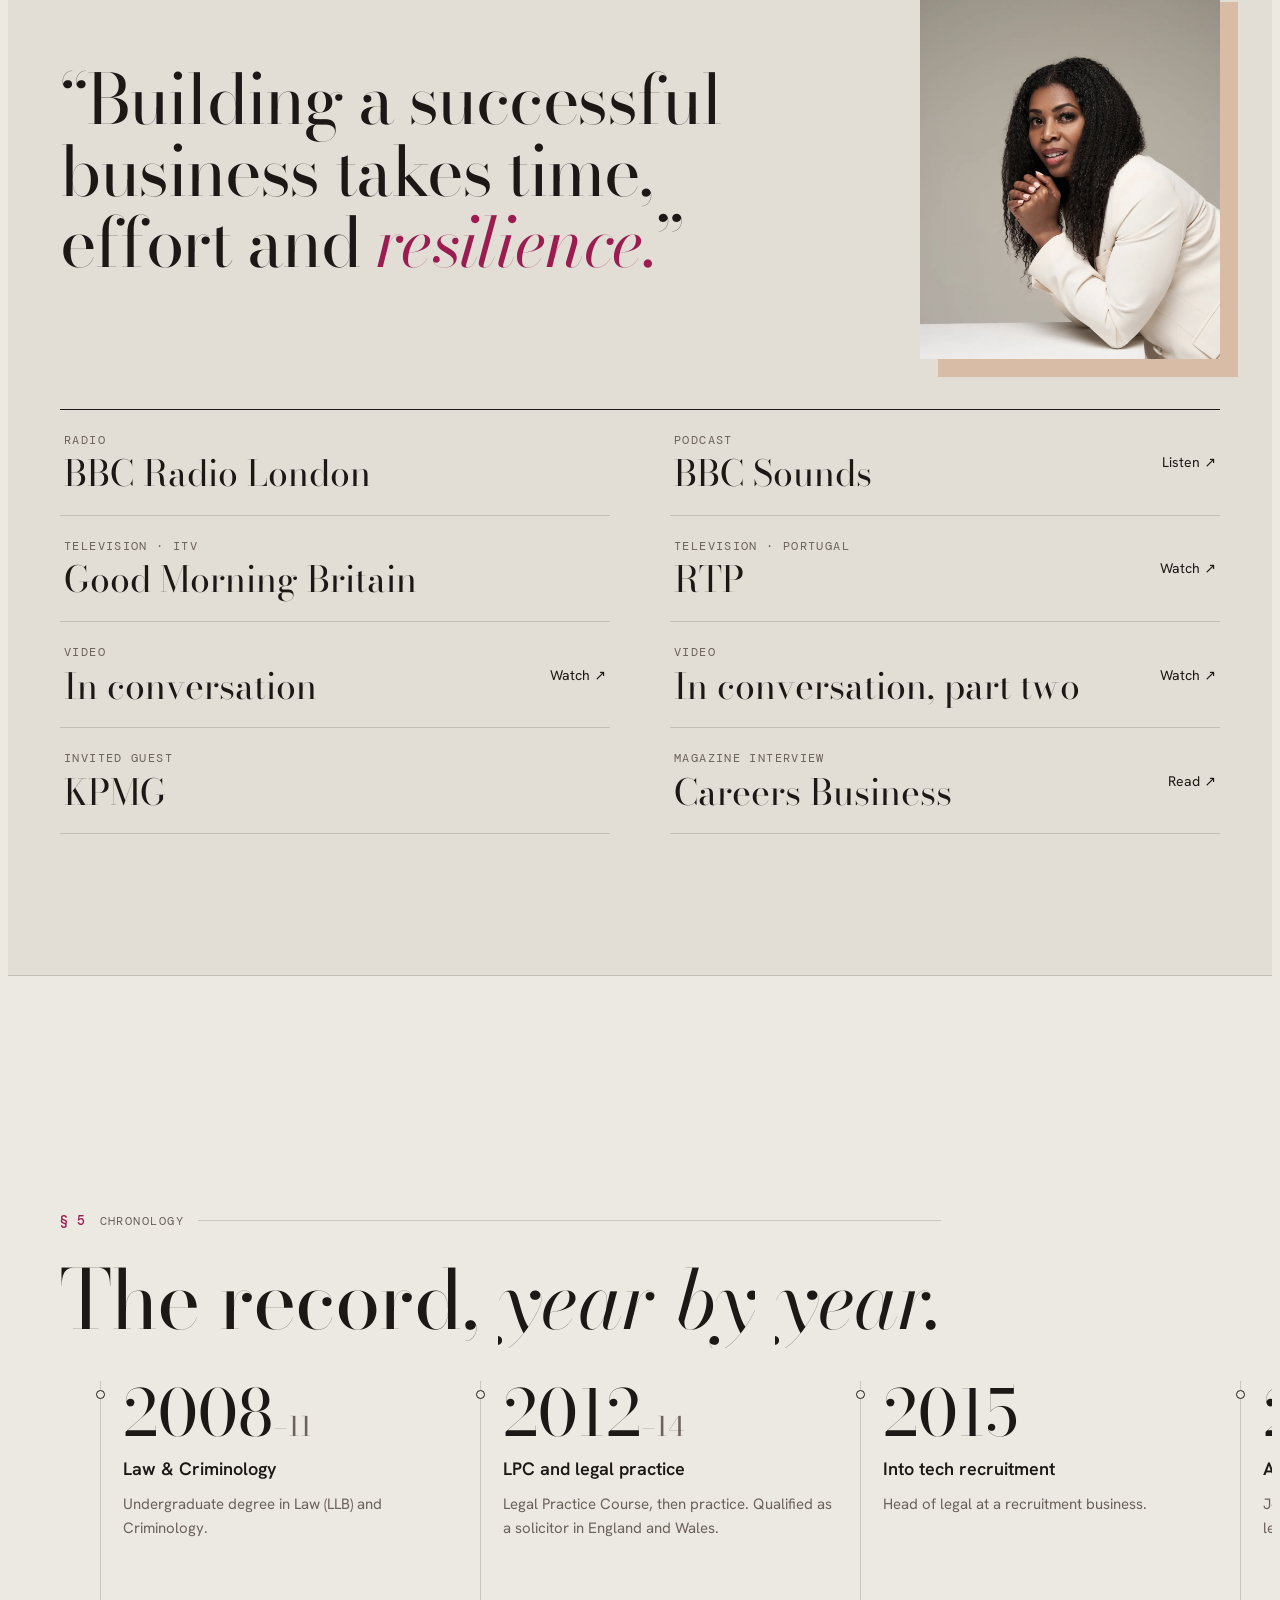
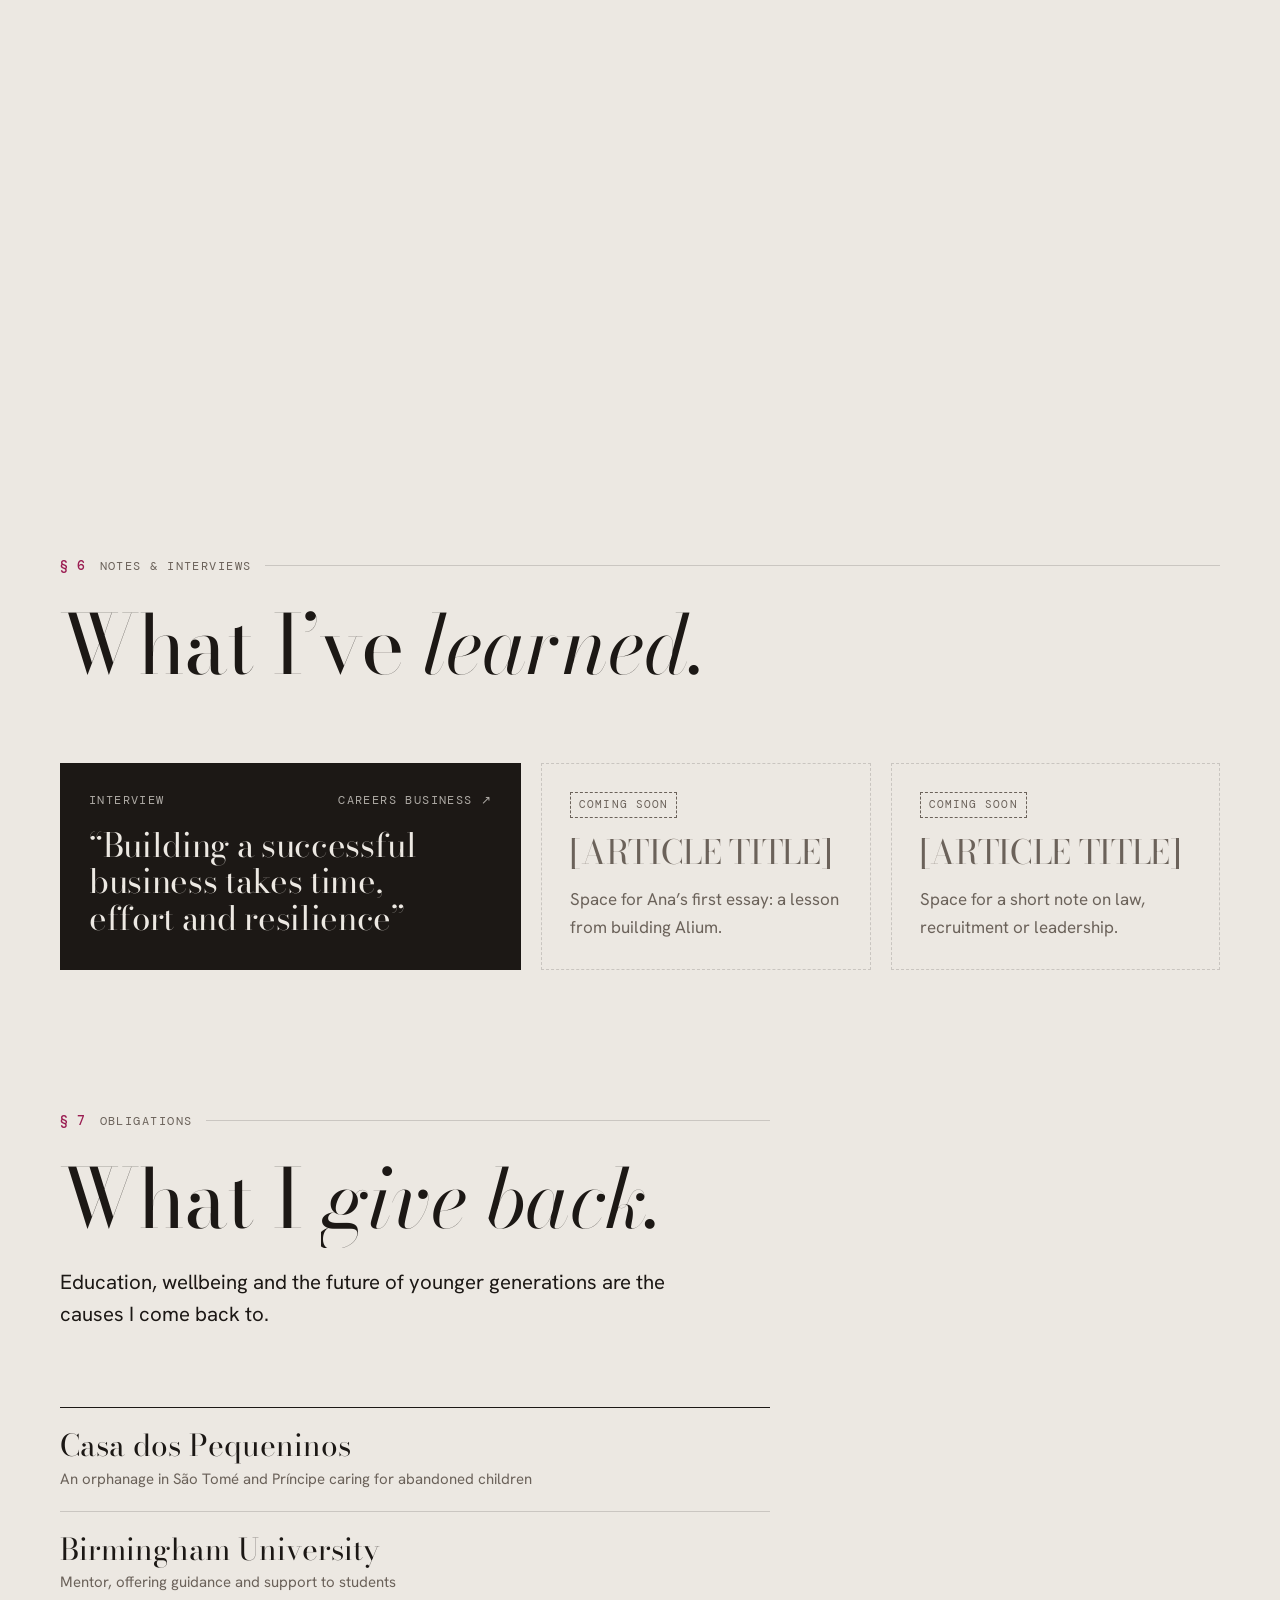
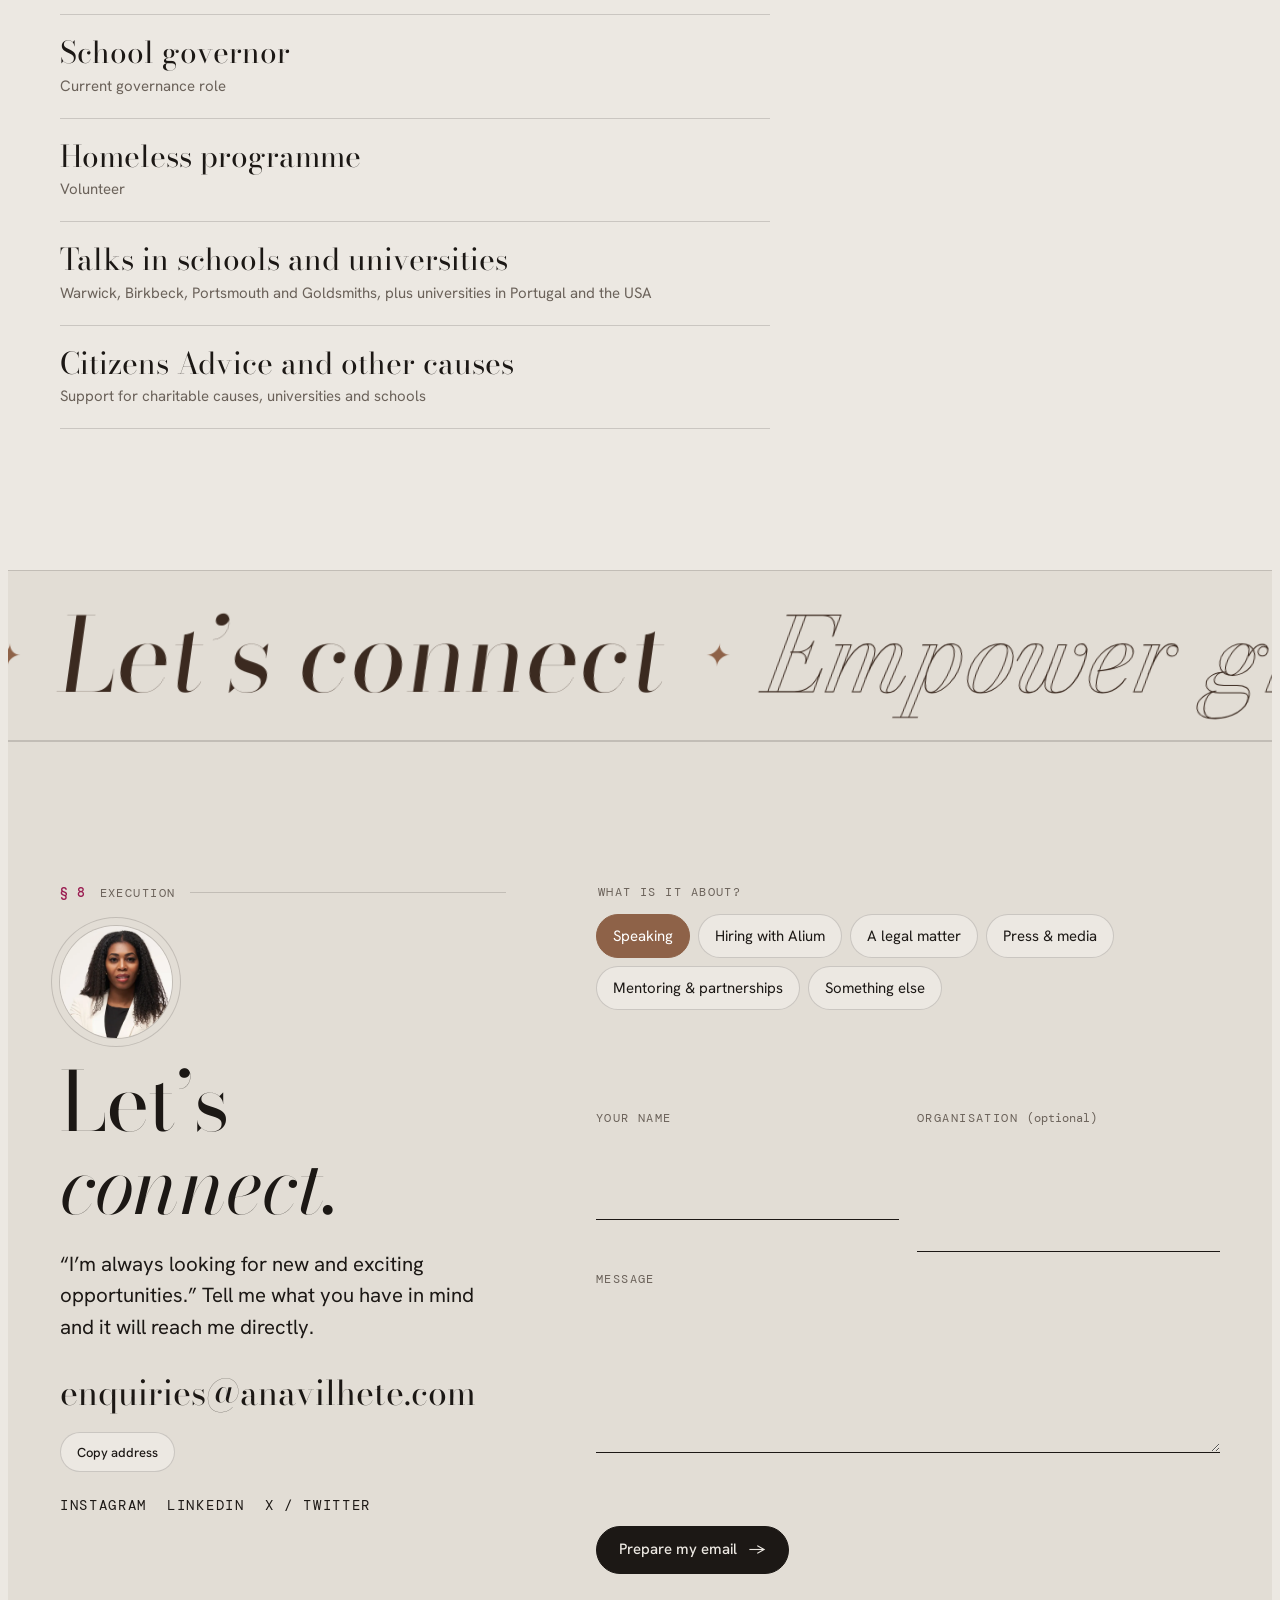
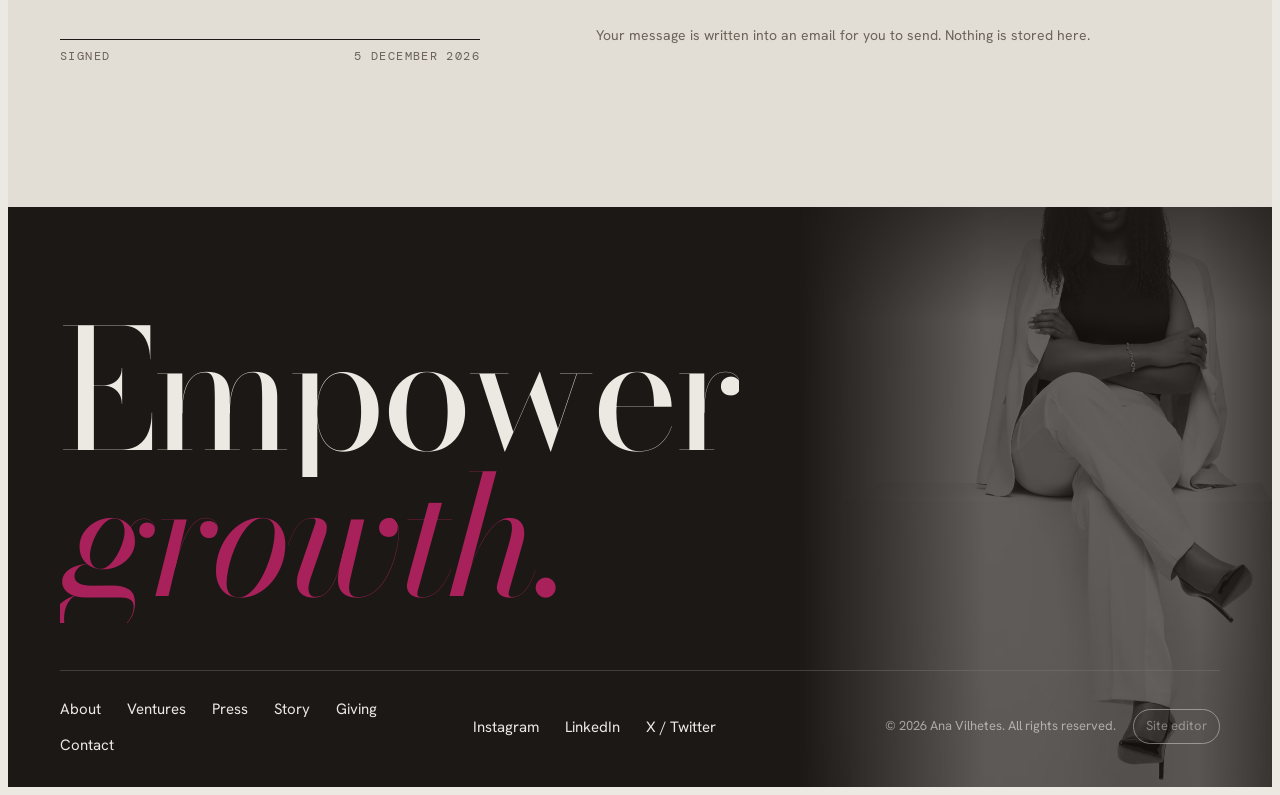
==== commit 775e9311: "Update website content" ====
--- a/index.html
+++ b/index.html
@@ -4,10 +4,10 @@
 <meta charset="utf-8">
 <meta name="viewport" content="width=device-width, initial-scale=1, viewport-fit=cover">
 <!--SEO:START-->
-<title>Ana Vilhete</title>
-<meta name="description" content="Ana Vilhete — solicitor, founder of Alium Consultancy, partner at Themis Crown Advocates, speaker and philanthropist. Her aim is to empower growth.">
-<meta property="og:title" content="Ana Vilhete">
-<meta property="og:description" content="Ana Vilhete — solicitor, founder of Alium Consultancy, partner at Themis Crown Advocates, speaker and philanthropist. Her aim is to empower growth.">
+<title>Ana Vilhetes</title>
+<meta name="description" content="Ana Vilhetes — solicitor, founder of Alium Consultancy, partner at Themis Crown Advocates, speaker and philanthropist. Her aim is to empower growth.">
+<meta property="og:title" content="Ana Vilhetes">
+<meta property="og:description" content="Ana Vilhetes — solicitor, founder of Alium Consultancy, partner at Themis Crown Advocates, speaker and philanthropist. Her aim is to empower growth.">
 <meta property="og:type" content="profile">
 <meta property="og:url" content="https://anavilhete.com/">
 <meta property="og:image" content="https://anavilhete.com/images/hero.webp">
@@ -792,7 +792,7 @@
   </div>
 </footer>
 
-<script type="application/json" id="site-content">{"site":{"name":"Ana Vilhetes","initials":"AV","title":"Ana Vilhete","description":"Ana Vilhete — solicitor, founder of Alium Consultancy, partner at Themis Crown Advocates, speaker and philanthropist. Her aim is to empower growth.","url":"https://anavilhete.com/","locations":"London · Amsterdam · Delaware"},"social":[{"label":"Instagram","url":"https://www.instagram.com/anavilhete/"},{"label":"LinkedIn","url":"https://www.linkedin.com/in/ana-vilhete-emba-us-uk-921748103/"},{"label":"X / Twitter","url":"https://twitter.com/AnaVilhete"}],"photos":[{"id":"hero","name":"Ivory suit, standing","src":"images/hero.webp","w":1200,"h":1500,"alt":"Ana Vilhete standing in an ivory trouser suit against a stone-grey studio backdrop"},{"id":"lean","name":"Leaning on a table","src":"images/lean.webp","w":1100,"h":1376,"alt":"Ana Vilhete leaning on a table, hands clasped, wearing an ivory blazer"},{"id":"chair","name":"Seated in a chair","src":"images/chair.webp","w":1000,"h":1250,"alt":"Ana Vilhete seated in a lounge chair in an ivory suit, arms folded"},{"id":"cube","name":"Seated on the plinth","src":"images/cube.webp","w":1000,"h":1250,"alt":"Ana Vilhete sitting on a white plinth, legs crossed, blazer over her shoulders"},{"id":"arms","name":"Arms folded","src":"images/arms.webp","w":1000,"h":1250,"alt":"Ana Vilhete in an ivory suit with arms folded, looking at the camera"},{"id":"full","name":"Full length, hands at waist","src":"images/full.webp","w":1000,"h":1250,"alt":"Ana Vilhete in an ivory trouser suit and black top, hands resting at her waist"}],"hero":{"roles":["Solicitor","Founder","Speaker","Investor","Philanthropist"],"firstName":"Ana","lastName":"Vilhete","quote":"My aim is to empower growth.","intro":"Qualified solicitor in England and Wales. Founder and CEO of Alium Consultancy, a tech, data and health staffing business. Partner at Themis Crown Advocates.","primaryCta":"Work with Ana","secondaryCta":"See the press","photo":"hero","marquee":["Solicitor","Founder","Speaker","Investor","Philanthropist","Mentor"]},"about":{"show":true,"label":"The parties","heading":"Trained in law. *Built in business.*","lede":"I qualified as a solicitor in England and Wales after studying Law and Criminology, completing the LPC and working in legal practice.","body":"In 2015 I moved into tech recruitment as head of legal at a recruitment business. In 2018 I joined a new organisation to broaden my experience, and in 2020 I founded Alium Consultancy. Alongside the business I mentor students, serve as a school governor and speak at universities in England, Portugal and the USA.","facts":[{"value":"2020","label":"Founded Alium Consultancy"},{"value":"3","label":"Offices: London, Amsterdam, Delaware"},{"value":"10.4M","label":"Revenue in Alium’s first year"},{"value":"2022","label":"Executive MBA, Warwick Business School"}],"button":"Read the full story","photo":"lean","caption":"Ana Vilhete · Founder, Alium Consultancy"},"work":{"show":true,"label":"Scope of work","heading":"Four things *I do.*","items":[{"title":"Build","role":"Founder & CEO · Alium Consultancy","text":"A tech, data and health staffing business, run remotely across the globe from offices in London, Amsterdam and Delaware.","photo":"hero"},{"title":"*Advise*","role":"Solicitor · Partner, Themis Crown Advocates","text":"A qualified solicitor in England and Wales and co-founder of a law firm practising immigration, employment, commercial and charity law.","photo":"lean"},{"title":"Speak","role":"Universities · Schools · Broadcast","text":"Talks at Warwick, Birkbeck, Portsmouth and Goldsmiths, at universities in Portugal and the USA, and appearances on BBC Radio London, Good Morning Britain and RTP.","photo":"hero"},{"title":"*Give*","role":"Mentor · Governor · Volunteer","text":"Mentoring at Birmingham University, school governance, a homeless programme, and support for an orphanage in São Tomé and Príncipe.","photo":"full"}]},"ventures":{"show":true,"label":"Ventures","heading":"Two companies, *one standard.*","items":[{"name":"Alium *Consultancy*","look":"dark","role":"Founder & CEO","since":"Since 2020","text":"A tech, data and health staffing business with offices in London, Amsterdam and Delaware, built so its people can work remotely across the globe.","photo":"arms","figures":[{"value":"1.3M","label":"revenue within six months"},{"value":"10.4M","label":"revenue in the first year"},{"value":"3","label":"offices across two continents"}],"tags":[],"caseIntro":"After five years in recruitment, starting as head of legal in 2015, Ana founded her own staffing business in 2020.","caseFacts":[{"label":"Role","value":"Founder and CEO"},{"label":"Founded","value":"2020"},{"label":"Focus","value":"Tech, data and health staffing"},{"label":"Offices","value":"London, Amsterdam and Delaware"},{"label":"Way of working","value":"Remote work enabled for employees across the globe"},{"label":"Outcome","value":"1.3M in revenue within six months and 10.4M within the first year"}]},{"name":"Themis Crown *Advocates*","look":"nude","role":"Co-founder & Partner","since":"Launched April 2024","text":"A law firm co-founded by Ana, practising in four areas.","photo":"chair","figures":[],"tags":["Immigration","Employment","Commercial","Charity"],"caseIntro":"A law firm that brings Ana back to her first profession, launched officially in April 2024.","caseFacts":[{"label":"Role","value":"Co-founder and law firm partner"},{"label":"Launched","value":"April 2024"},{"label":"Practice areas","value":"Immigration, employment, commercial and charity law"},{"label":"Qualification","value":"Solicitor of England and Wales"}]}]},"portraits":{"show":true,"label":"Portraits","heading":"In *frame.*","note":"Six portraits · tap to view larger","items":[{"photo":"lean","label":"Portrait","caption":"Portrait in ivory"},{"photo":"chair","label":"Seated","caption":"Seated, studio"},{"photo":"hero","label":"Ivory suit","caption":"Ivory suit, studio"},{"photo":"cube","label":"Plinth","caption":"On the plinth"},{"photo":"arms","label":"Arms folded","caption":"Arms folded"},{"photo":"full","label":"Full length","caption":"Ivory suit, full length"}]},"press":{"show":true,"label":"The public record","heading":"On air, *on the record.*","feature":{"show":true,"kind":"Interview","source":"Careers Business","quote":"Building a successful business takes time, effort and *resilience.*","url":"https://careers-business.uk/ana-vilhete-building-a-successful-business-takes-time-effort-and-resilience/","photo":"lean"},"items":[{"outlet":"BBC Radio London","format":"Radio","url":"","cta":""},{"outlet":"BBC Sounds","format":"Podcast","url":"https://www.bbc.co.uk/sounds/play/p0h2yhnp","cta":"Listen"},{"outlet":"Good Morning Britain","format":"Television · ITV","url":"","cta":""},{"outlet":"RTP","format":"Television · Portugal","url":"https://www.rtp.pt/programa/tv/p44946/e82","cta":"Watch"},{"outlet":"In conversation","format":"Video","url":"https://www.youtube.com/watch?v=VGEitXb85VY","cta":"Watch"},{"outlet":"In conversation, part two","format":"Video","url":"https://www.youtube.com/watch?v=uPeYXeCGYnw","cta":"Watch"},{"outlet":"KPMG","format":"Invited guest","url":"","cta":""},{"outlet":"Careers Business","format":"Magazine interview","url":"https://careers-business.uk/ana-vilhete-building-a-successful-business-takes-time-effort-and-resilience/","cta":"Read"}]},"story":{"show":true,"label":"Chronology","heading":"The record, *year by year.*","items":[{"year":"2008","to":"2011","title":"Law & Criminology","text":"Undergraduate degree in Law (LLB) and Criminology."},{"year":"2012","to":"2014","title":"LPC and legal practice","text":"Legal Practice Course, then practice. Qualified as a solicitor in England and Wales."},{"year":"2015","to":"","title":"Into tech recruitment","text":"Head of legal at a recruitment business."},{"year":"2018","to":"","title":"A wider remit","text":"Joined a new organisation to broaden skills and leadership experience."},{"year":"2020","to":"","title":"Founded Alium Consultancy","text":"Tech, data and health staffing. 1.3M in revenue within six months, 10.4M in year one."},{"year":"2022","to":"","title":"Executive MBA","text":"Completed at Warwick Business School (2020–2022)."},{"year":"2024","to":"","title":"Themis Crown Advocates","text":"Co-founded the law firm, launched officially in April."}],"nowTitle":"Currently","now":["Leading Alium Consultancy","Partner at Themis Crown Advocates","Mentoring at Birmingham University","School governor"]},"notes":{"show":true,"label":"Notes & interviews","heading":"What I’ve *learned.*","items":[{"kind":"Interview","source":"Careers Business","title":"“Building a successful business takes time, effort and resilience”","text":"","url":"https://careers-business.uk/ana-vilhete-building-a-successful-business-takes-time-effort-and-resilience/","featured":true,"placeholder":false},{"kind":"","source":"","title":"[ARTICLE TITLE]","text":"Space for Ana’s first essay: a lesson from building Alium.","url":"","featured":false,"placeholder":true},{"kind":"","source":"","title":"[ARTICLE TITLE]","text":"Space for a short note on law, recruitment or leadership.","url":"","featured":false,"placeholder":true}]},"giving":{"show":true,"label":"Obligations","heading":"What I *give back.*","lede":"Education, wellbeing and the future of younger generations are the causes I come back to.","items":[{"name":"Casa dos Pequeninos","detail":"An orphanage in São Tomé and Príncipe caring for abandoned children"},{"name":"Birmingham University","detail":"Mentor, offering guidance and support to students"},{"name":"School governor","detail":"Current governance role"},{"name":"Homeless programme","detail":"Volunteer"},{"name":"Talks in schools and universities","detail":"Warwick, Birkbeck, Portsmouth and Goldsmiths, plus universities in Portugal and the USA"},{"name":"Citizens Advice and other causes","detail":"Support for charitable causes, universities and schools"}],"photo":"full"},"contact":{"show":true,"label":"Execution","heading":"Let’s *connect.*","lede":"“I’m always looking for new and exciting opportunities.” Tell me what you have in mind and it will reach me directly.","email":"enquiries@anavilhete.com","topics":["Speaking","Hiring with Alium","A legal matter","Press & media","Mentoring & partnerships","Something else"],"photo":"arms","marquee":["Let’s connect","Empower growth"]},"footer":{"tagline":"Empower *growth.*","photo":"cube"}}</script>
+<script type="application/json" id="site-content">{"site":{"name":"Ana Vilhetes","initials":"AV","title":"Ana Vilhetes","description":"Ana Vilhetes — solicitor, founder of Alium Consultancy, partner at Themis Crown Advocates, speaker and philanthropist. Her aim is to empower growth.","url":"https://anavilhete.com/","locations":"London · Amsterdam · Delaware"},"social":[{"label":"Instagram","url":"https://www.instagram.com/anavilhete/"},{"label":"LinkedIn","url":"https://www.linkedin.com/in/ana-vilhete-emba-us-uk-921748103/"},{"label":"X / Twitter","url":"https://twitter.com/AnaVilhete"}],"photos":[{"id":"hero","name":"Ivory suit, standing","src":"images/hero.webp","w":1200,"h":1500,"alt":"Ana Vilhete standing in an ivory trouser suit against a stone-grey studio backdrop"},{"id":"lean","name":"Leaning on a table","src":"images/lean.webp","w":1100,"h":1376,"alt":"Ana Vilhete leaning on a table, hands clasped, wearing an ivory blazer"},{"id":"chair","name":"Seated in a chair","src":"images/chair.webp","w":1000,"h":1250,"alt":"Ana Vilhete seated in a lounge chair in an ivory suit, arms folded"},{"id":"cube","name":"Seated on the plinth","src":"images/cube.webp","w":1000,"h":1250,"alt":"Ana Vilhete sitting on a white plinth, legs crossed, blazer over her shoulders"},{"id":"arms","name":"Arms folded","src":"images/arms.webp","w":1000,"h":1250,"alt":"Ana Vilhete in an ivory suit with arms folded, looking at the camera"},{"id":"full","name":"Full length, hands at waist","src":"images/full.webp","w":1000,"h":1250,"alt":"Ana Vilhete in an ivory trouser suit and black top, hands resting at her waist"}],"hero":{"roles":["Solicitor","Founder","Speaker","Investor","Philanthropist"],"firstName":"Ana","lastName":"Vilhete","quote":"My aim is to empower growth.","intro":"Qualified solicitor in England and Wales. Founder and CEO of Alium Consultancy, a tech, data and health staffing business. Partner at Themis Crown Advocates.","primaryCta":"Work with Ana","secondaryCta":"See the press","photo":"hero","marquee":["Solicitor","Founder","Speaker","Investor","Philanthropist","Mentor"]},"about":{"show":true,"label":"The parties","heading":"Trained in law. *Built in business.*","lede":"I qualified as a solicitor in England and Wales after studying Law and Criminology, completing the LPC and working in legal practice.","body":"In 2015 I moved into tech recruitment as head of legal at a recruitment business. In 2018 I joined a new organisation to broaden my experience, and in 2020 I founded Alium Consultancy. Alongside the business I mentor students, serve as a school governor and speak at universities in England, Portugal and the USA.","facts":[{"value":"2020","label":"Founded Alium Consultancy"},{"value":"3","label":"Offices: London, Amsterdam, Delaware"},{"value":"10.4M","label":"Revenue in Alium’s first year"},{"value":"2022","label":"Executive MBA, Warwick Business School"}],"button":"Read the full story","photo":"lean","caption":"Ana Vilhete · Founder, Alium Consultancy"},"work":{"show":true,"label":"Scope of work","heading":"Four things *I do.*","items":[{"title":"Build","role":"Founder & CEO · Alium Consultancy","text":"A tech, data and health staffing business, run remotely across the globe from offices in London, Amsterdam and Delaware.","photo":"hero"},{"title":"*Advise*","role":"Solicitor · Partner, Themis Crown Advocates","text":"A qualified solicitor in England and Wales and co-founder of a law firm practising immigration, employment, commercial and charity law.","photo":"lean"},{"title":"Speak","role":"Universities · Schools · Broadcast","text":"Talks at Warwick, Birkbeck, Portsmouth and Goldsmiths, at universities in Portugal and the USA, and appearances on BBC Radio London, Good Morning Britain and RTP.","photo":"hero"},{"title":"*Give*","role":"Mentor · Governor · Volunteer","text":"Mentoring at Birmingham University, school governance, a homeless programme, and support for an orphanage in São Tomé and Príncipe.","photo":"full"}]},"ventures":{"show":true,"label":"Ventures","heading":"Two companies, *one standard.*","items":[{"name":"Alium *Consultancy*","look":"dark","role":"Founder & CEO","since":"Since 2020","text":"A tech, data and health staffing business with offices in London, Amsterdam and Delaware, built so its people can work remotely across the globe.","photo":"arms","figures":[{"value":"1.3M","label":"revenue within six months"},{"value":"10.4M","label":"revenue in the first year"},{"value":"3","label":"offices across two continents"}],"tags":[],"caseIntro":"After five years in recruitment, starting as head of legal in 2015, Ana founded her own staffing business in 2020.","caseFacts":[{"label":"Role","value":"Founder and CEO"},{"label":"Founded","value":"2020"},{"label":"Focus","value":"Tech, data and health staffing"},{"label":"Offices","value":"London, Amsterdam and Delaware"},{"label":"Way of working","value":"Remote work enabled for employees across the globe"},{"label":"Outcome","value":"1.3M in revenue within six months and 10.4M within the first year"}]},{"name":"Themis Crown *Advocates*","look":"nude","role":"Co-founder & Partner","since":"Launched April 2024","text":"A law firm co-founded by Ana, practising in four areas.","photo":"chair","figures":[],"tags":["Immigration","Employment","Commercial","Charity"],"caseIntro":"A law firm that brings Ana back to her first profession, launched officially in April 2024.","caseFacts":[{"label":"Role","value":"Co-founder and law firm partner"},{"label":"Launched","value":"April 2024"},{"label":"Practice areas","value":"Immigration, employment, commercial and charity law"},{"label":"Qualification","value":"Solicitor of England and Wales"}]}]},"portraits":{"show":true,"label":"Portraits","heading":"In *frame.*","note":"Six portraits · tap to view larger","items":[{"photo":"lean","label":"Portrait","caption":"Portrait in ivory"},{"photo":"chair","label":"Seated","caption":"Seated, studio"},{"photo":"hero","label":"Ivory suit","caption":"Ivory suit, studio"},{"photo":"cube","label":"Plinth","caption":"On the plinth"},{"photo":"arms","label":"Arms folded","caption":"Arms folded"},{"photo":"full","label":"Full length","caption":"Ivory suit, full length"}]},"press":{"show":true,"label":"The public record","heading":"On air, *on the record.*","feature":{"show":true,"kind":"Interview","source":"Careers Business","quote":"Building a successful business takes time, effort and *resilience.*","url":"https://careers-business.uk/ana-vilhete-building-a-successful-business-takes-time-effort-and-resilience/","photo":"lean"},"items":[{"outlet":"BBC Radio London","format":"Radio","url":"","cta":""},{"outlet":"BBC Sounds","format":"Podcast","url":"https://www.bbc.co.uk/sounds/play/p0h2yhnp","cta":"Listen"},{"outlet":"Good Morning Britain","format":"Television · ITV","url":"","cta":""},{"outlet":"RTP","format":"Television · Portugal","url":"https://www.rtp.pt/programa/tv/p44946/e82","cta":"Watch"},{"outlet":"In conversation","format":"Video","url":"https://www.youtube.com/watch?v=VGEitXb85VY","cta":"Watch"},{"outlet":"In conversation, part two","format":"Video","url":"https://www.youtube.com/watch?v=uPeYXeCGYnw","cta":"Watch"},{"outlet":"KPMG","format":"Invited guest","url":"","cta":""},{"outlet":"Careers Business","format":"Magazine interview","url":"https://careers-business.uk/ana-vilhete-building-a-successful-business-takes-time-effort-and-resilience/","cta":"Read"}]},"story":{"show":true,"label":"Chronology","heading":"The record, *year by year.*","items":[{"year":"2008","to":"2011","title":"Law & Criminology","text":"Undergraduate degree in Law (LLB) and Criminology."},{"year":"2012","to":"2014","title":"LPC and legal practice","text":"Legal Practice Course, then practice. Qualified as a solicitor in England and Wales."},{"year":"2015","to":"","title":"Into tech recruitment","text":"Head of legal at a recruitment business."},{"year":"2018","to":"","title":"A wider remit","text":"Joined a new organisation to broaden skills and leadership experience."},{"year":"2020","to":"","title":"Founded Alium Consultancy","text":"Tech, data and health staffing. 1.3M in revenue within six months, 10.4M in year one."},{"year":"2022","to":"","title":"Executive MBA","text":"Completed at Warwick Business School (2020–2022)."},{"year":"2024","to":"","title":"Themis Crown Advocates","text":"Co-founded the law firm, launched officially in April."}],"nowTitle":"Currently","now":["Leading Alium Consultancy","Partner at Themis Crown Advocates","Mentoring at Birmingham University","School governor"]},"notes":{"show":true,"label":"Notes & interviews","heading":"What I’ve *learned.*","items":[{"kind":"Interview","source":"Careers Business","title":"“Building a successful business takes time, effort and resilience”","text":"","url":"https://careers-business.uk/ana-vilhete-building-a-successful-business-takes-time-effort-and-resilience/","featured":true,"placeholder":false},{"kind":"","source":"","title":"[ARTICLE TITLE]","text":"Space for Ana’s first essay: a lesson from building Alium.","url":"","featured":false,"placeholder":true},{"kind":"","source":"","title":"[ARTICLE TITLE]","text":"Space for a short note on law, recruitment or leadership.","url":"","featured":false,"placeholder":true}]},"giving":{"show":true,"label":"Obligations","heading":"What I *give back.*","lede":"Education, wellbeing and the future of younger generations are the causes I come back to.","items":[{"name":"Casa dos Pequeninos","detail":"An orphanage in São Tomé and Príncipe caring for abandoned children"},{"name":"Birmingham University","detail":"Mentor, offering guidance and support to students"},{"name":"School governor","detail":"Current governance role"},{"name":"Homeless programme","detail":"Volunteer"},{"name":"Talks in schools and universities","detail":"Warwick, Birkbeck, Portsmouth and Goldsmiths, plus universities in Portugal and the USA"},{"name":"Citizens Advice and other causes","detail":"Support for charitable causes, universities and schools"}],"photo":"full"},"contact":{"show":true,"label":"Execution","heading":"Let’s *connect.*","lede":"“I’m always looking for new and exciting opportunities.” Tell me what you have in mind and it will reach me directly.","email":"enquiries@anavilhete.com","topics":["Speaking","Hiring with Alium","A legal matter","Press & media","Mentoring & partnerships","Something else"],"photo":"arms","marquee":["Let’s connect","Empower growth"]},"footer":{"tagline":"Empower *growth.*","photo":"cube"}}</script>
 <script>
 /* ================================================================
    Ana Vilhete — site renderer.
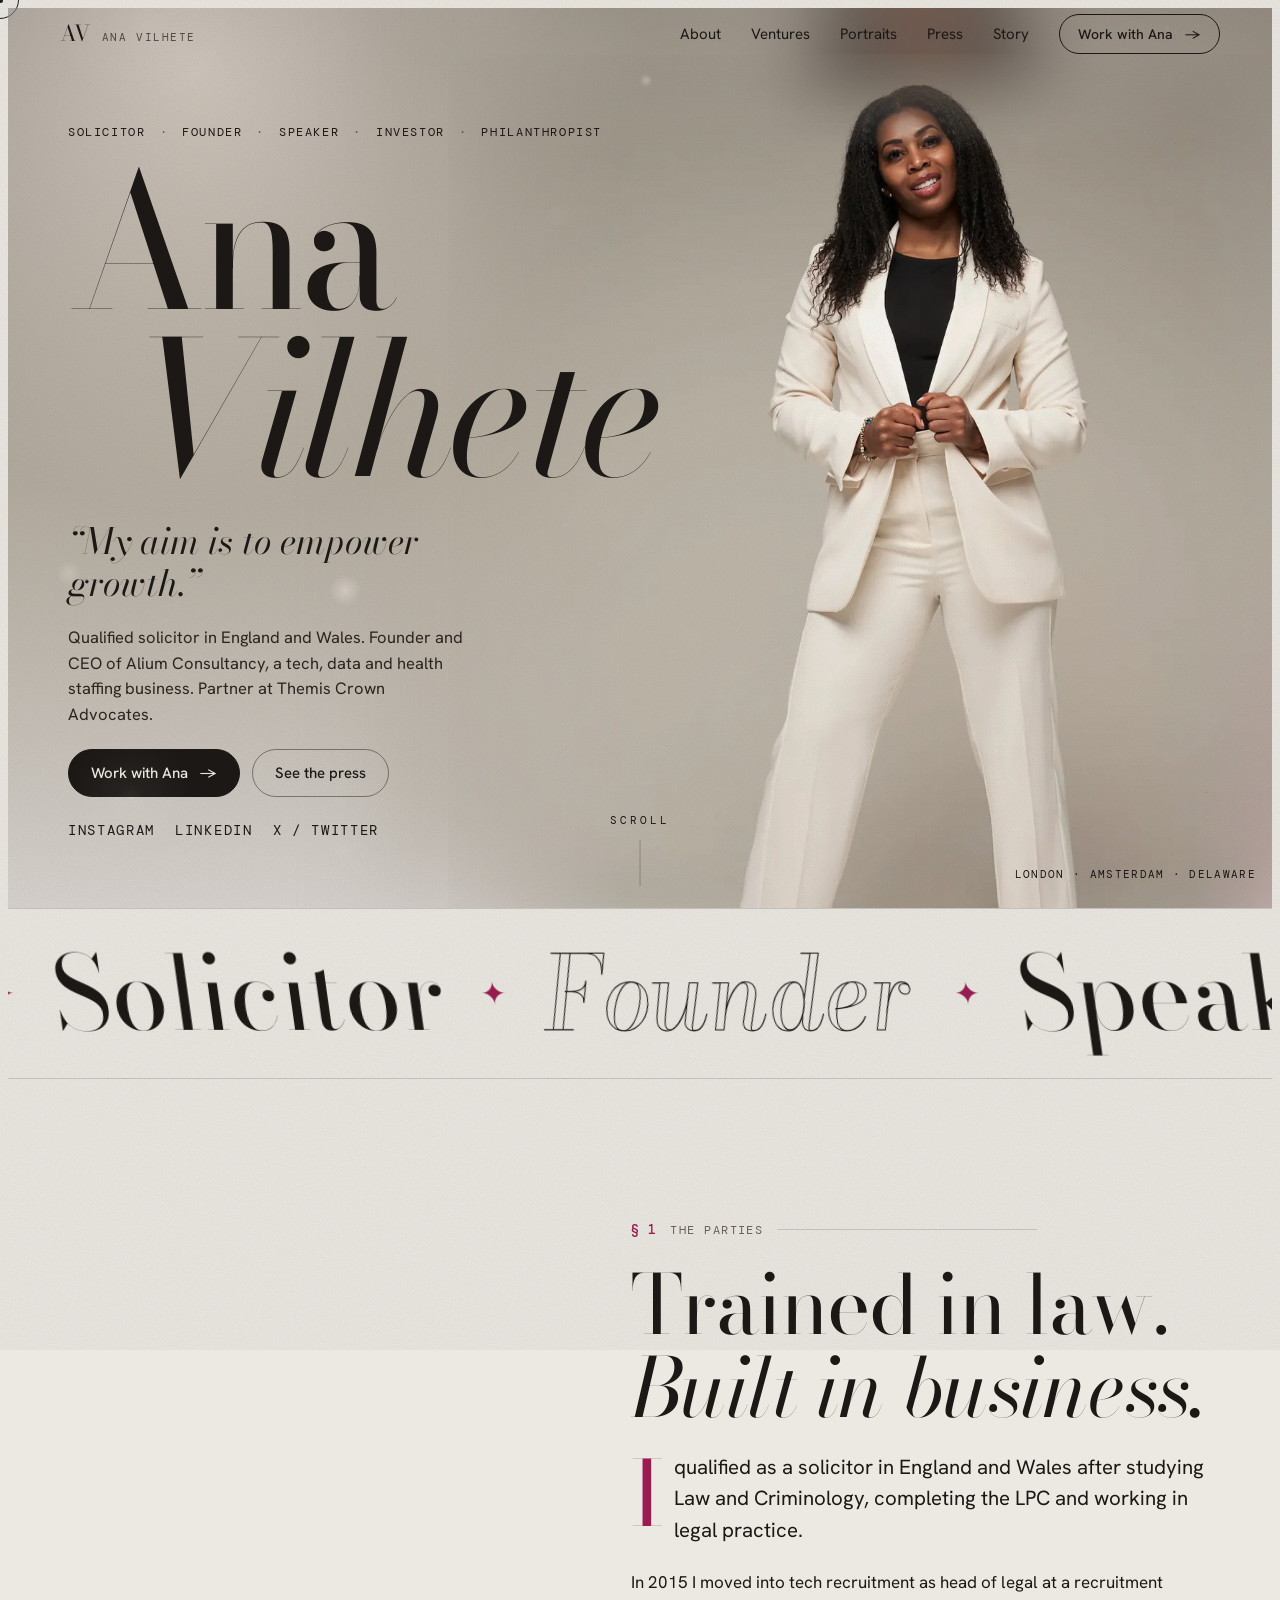
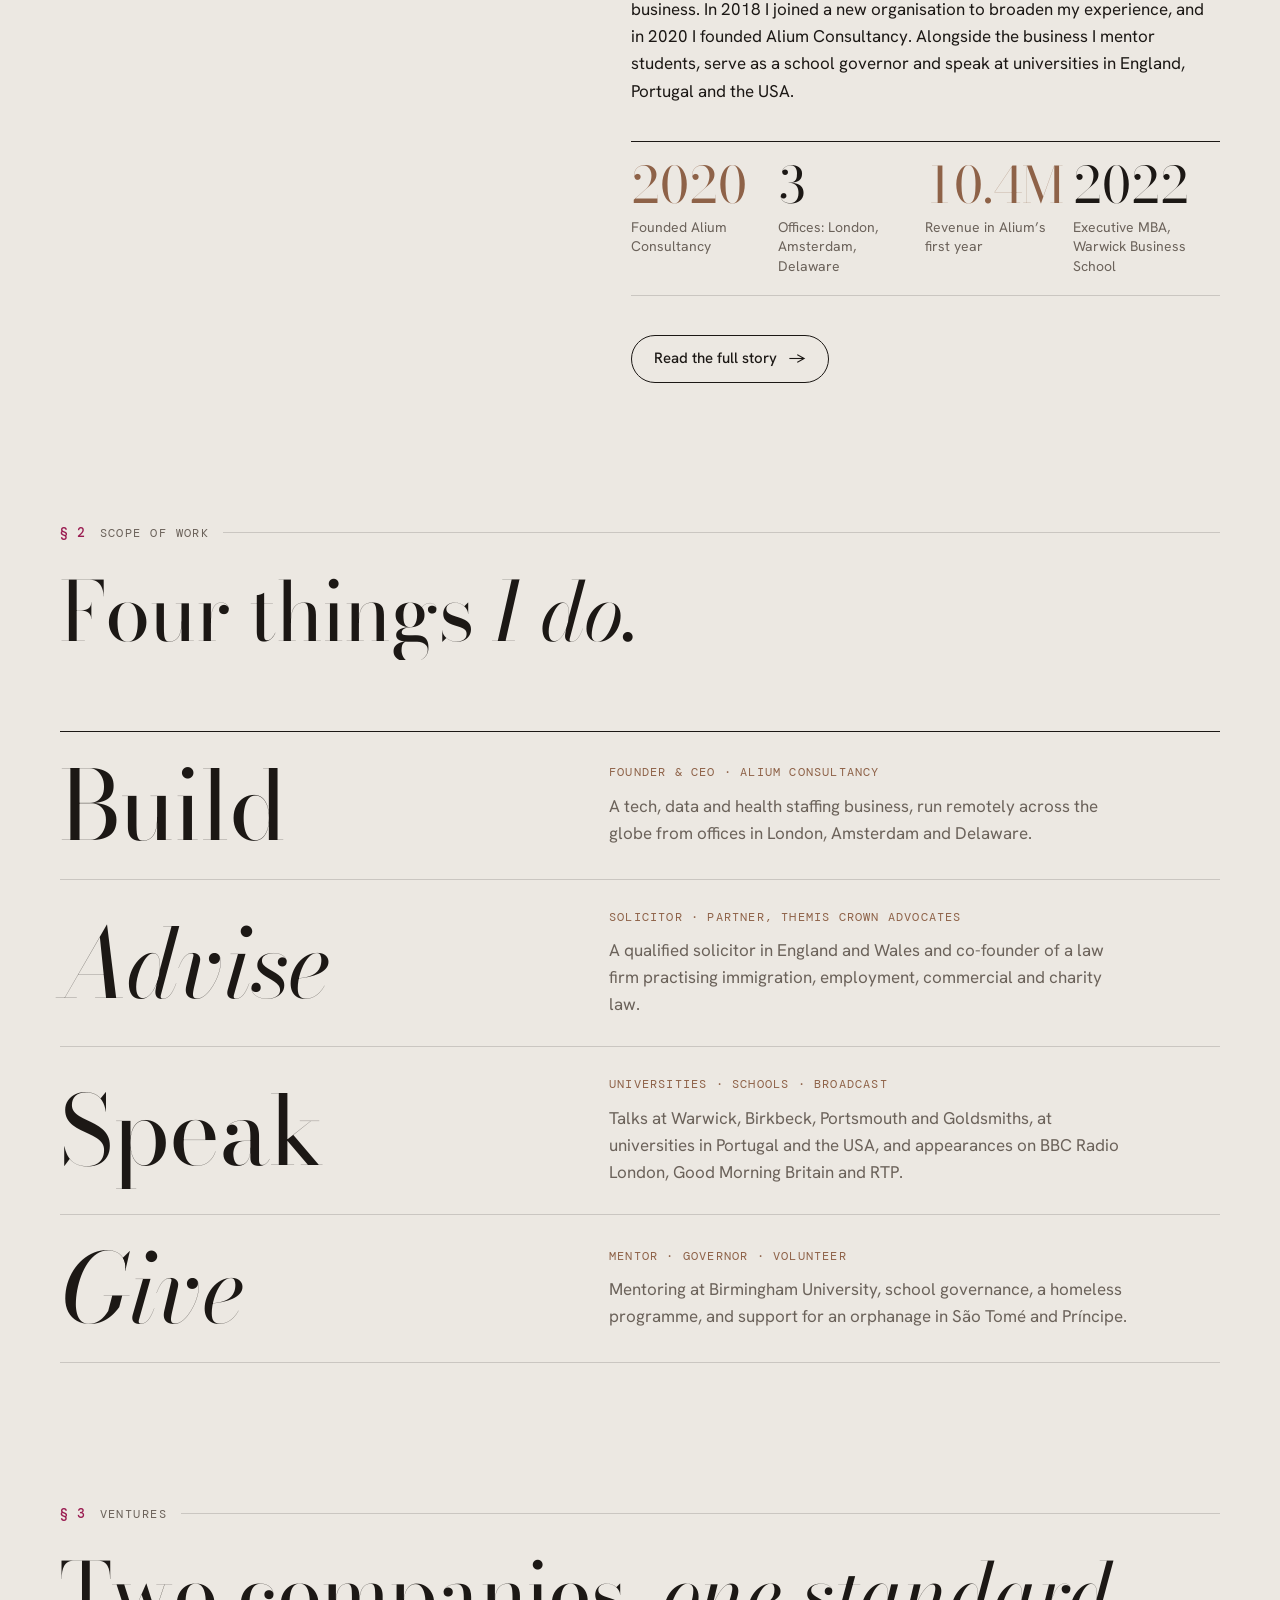
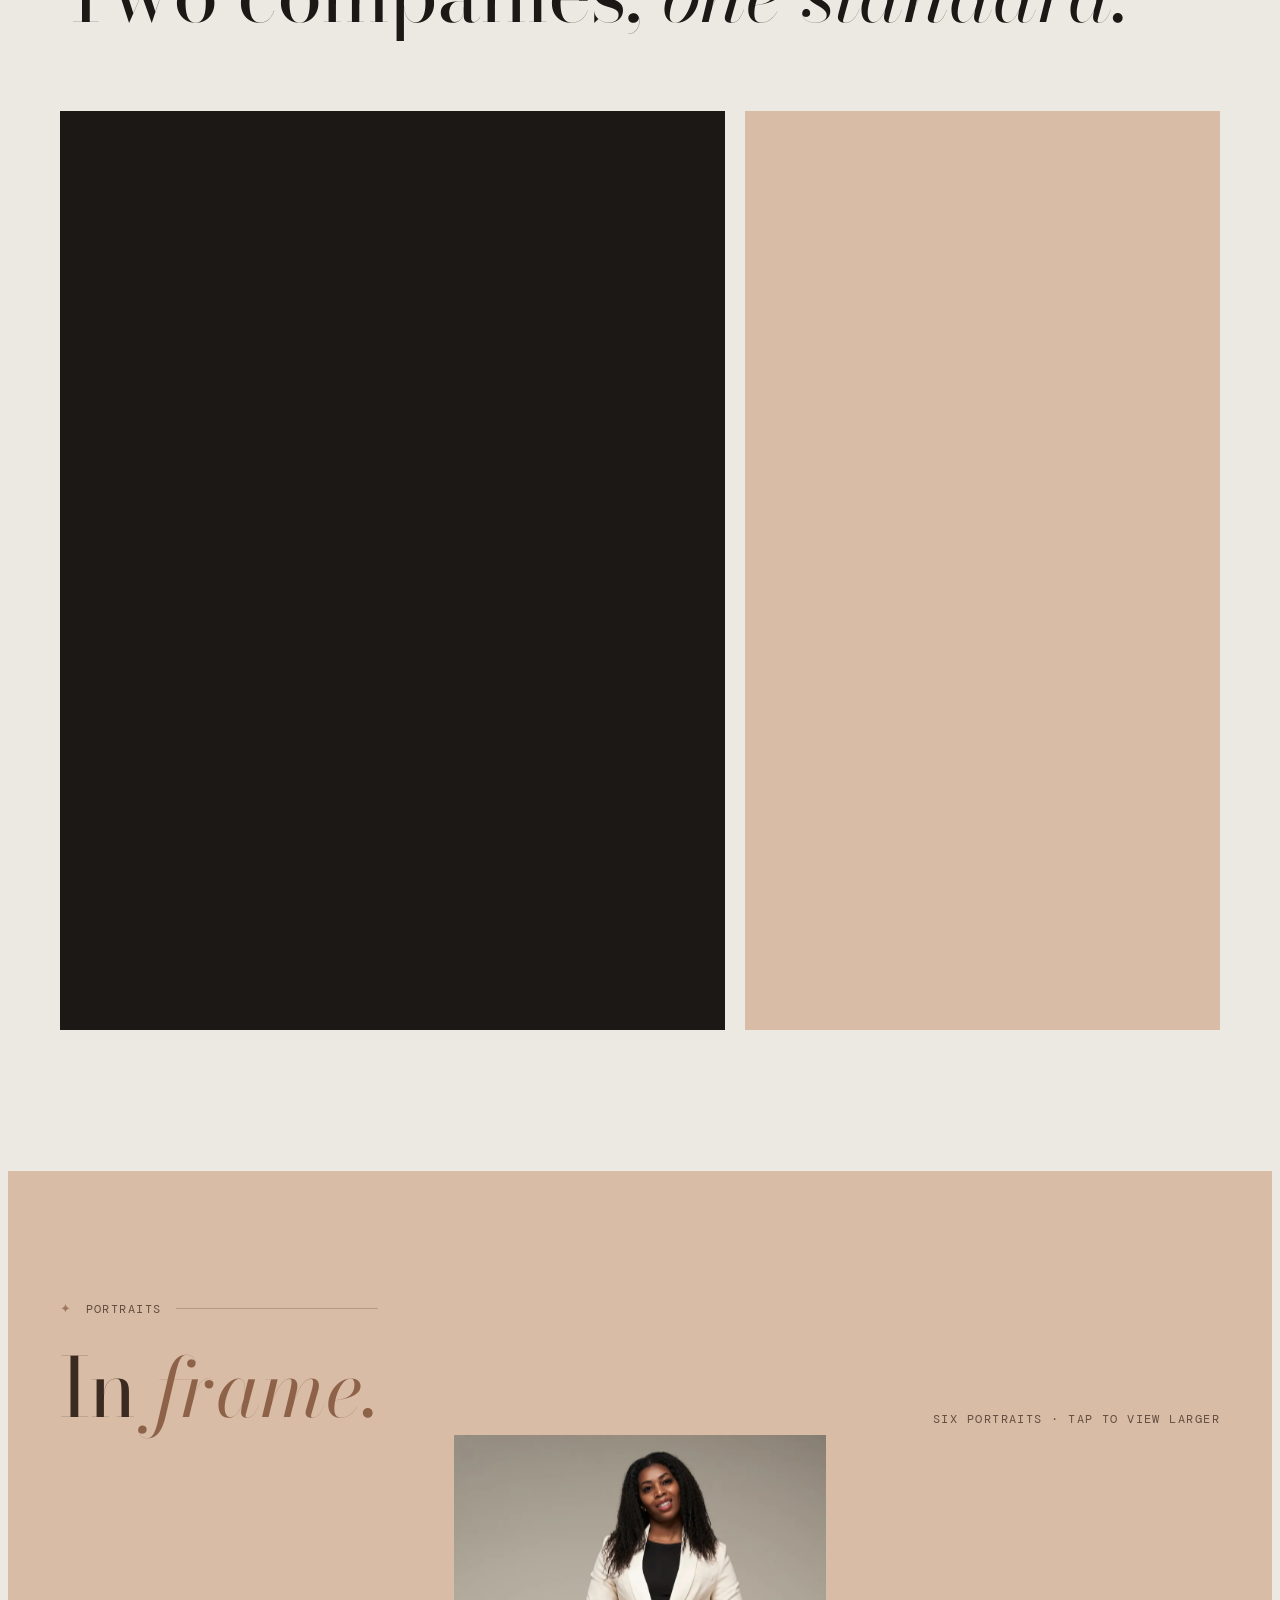
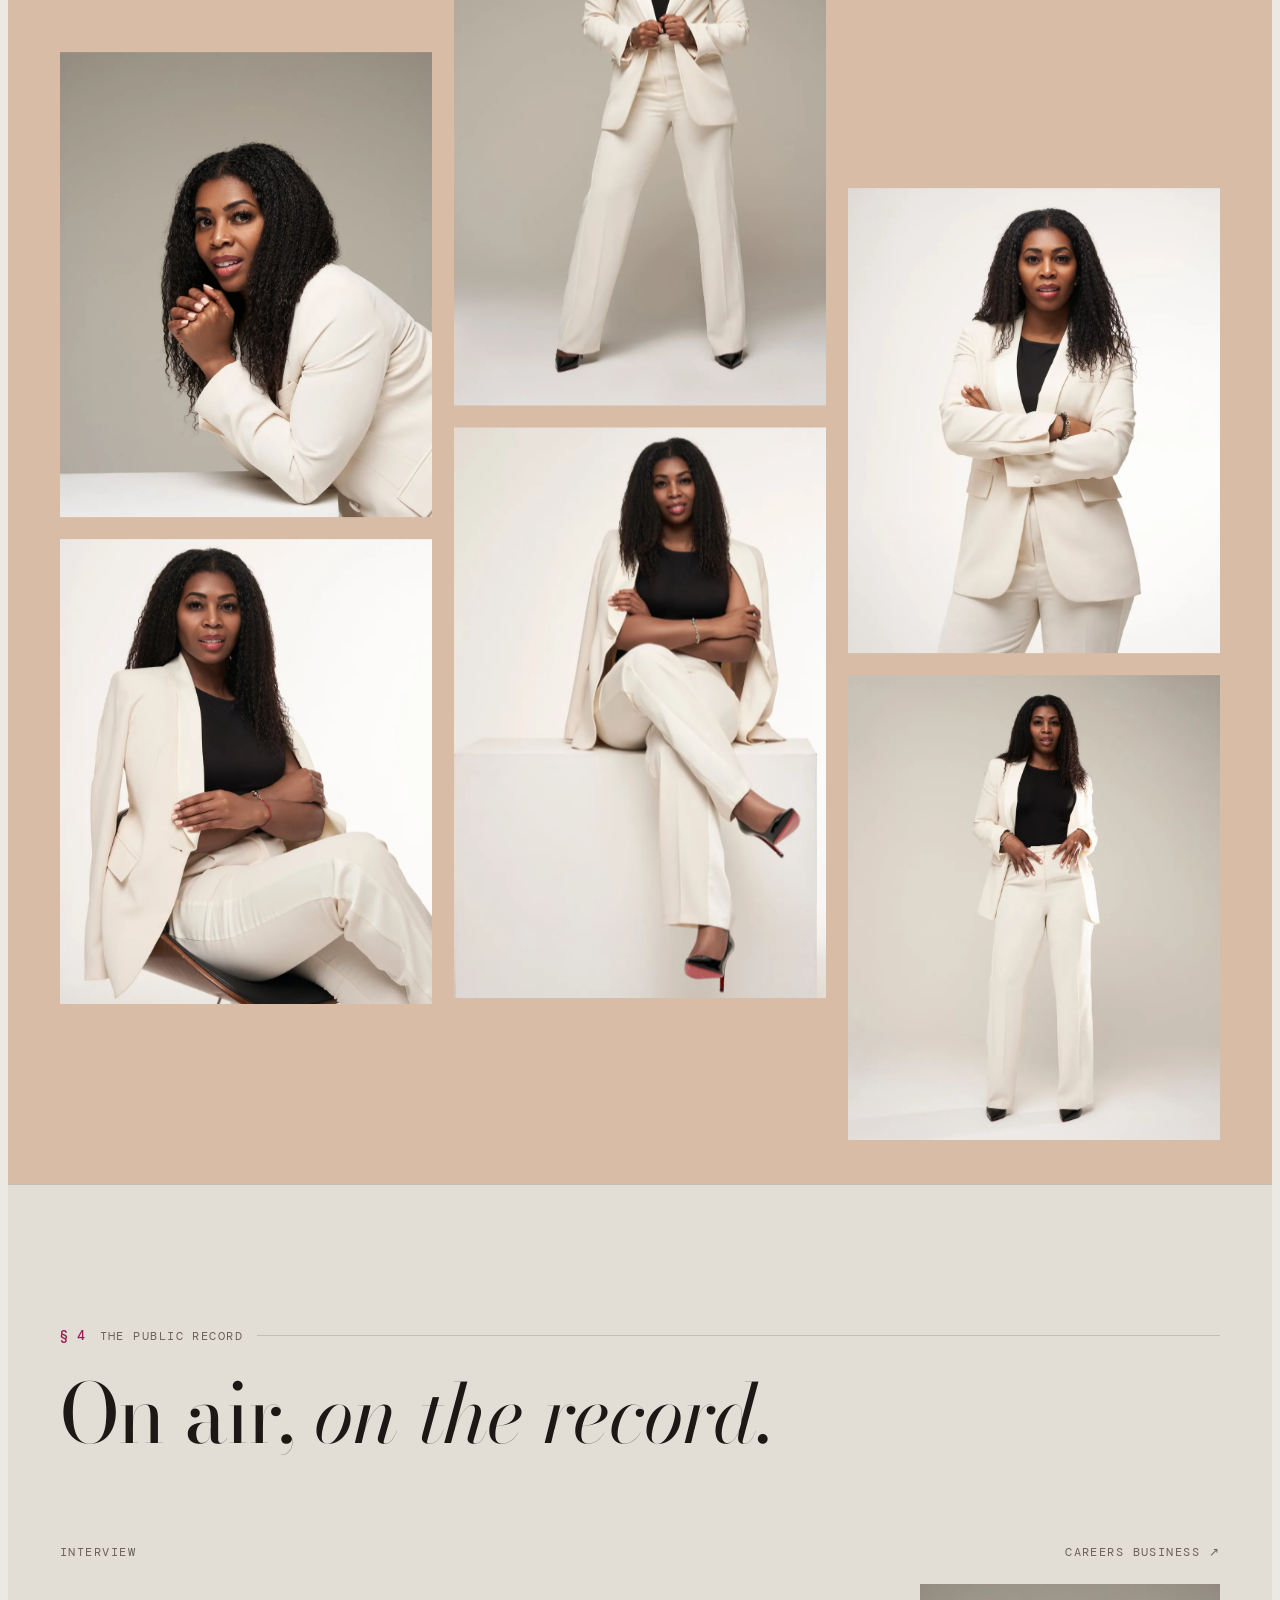
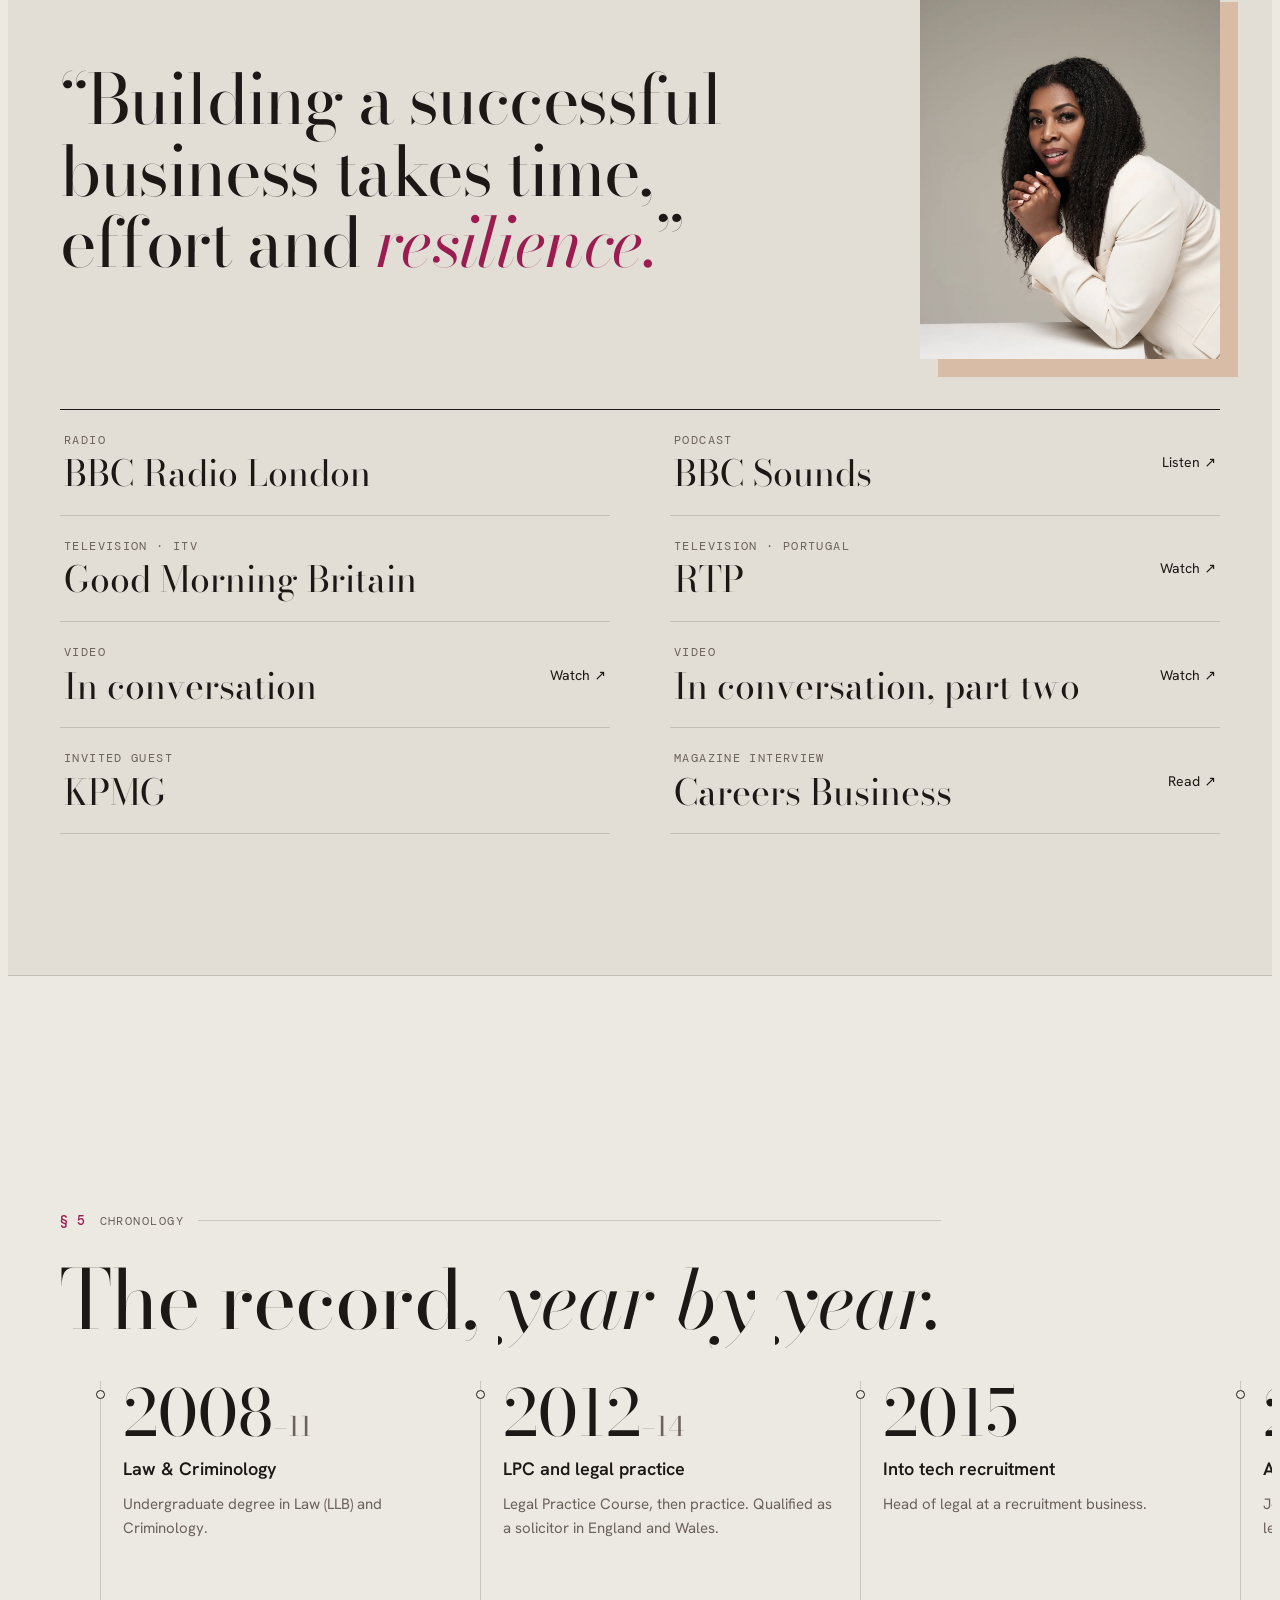
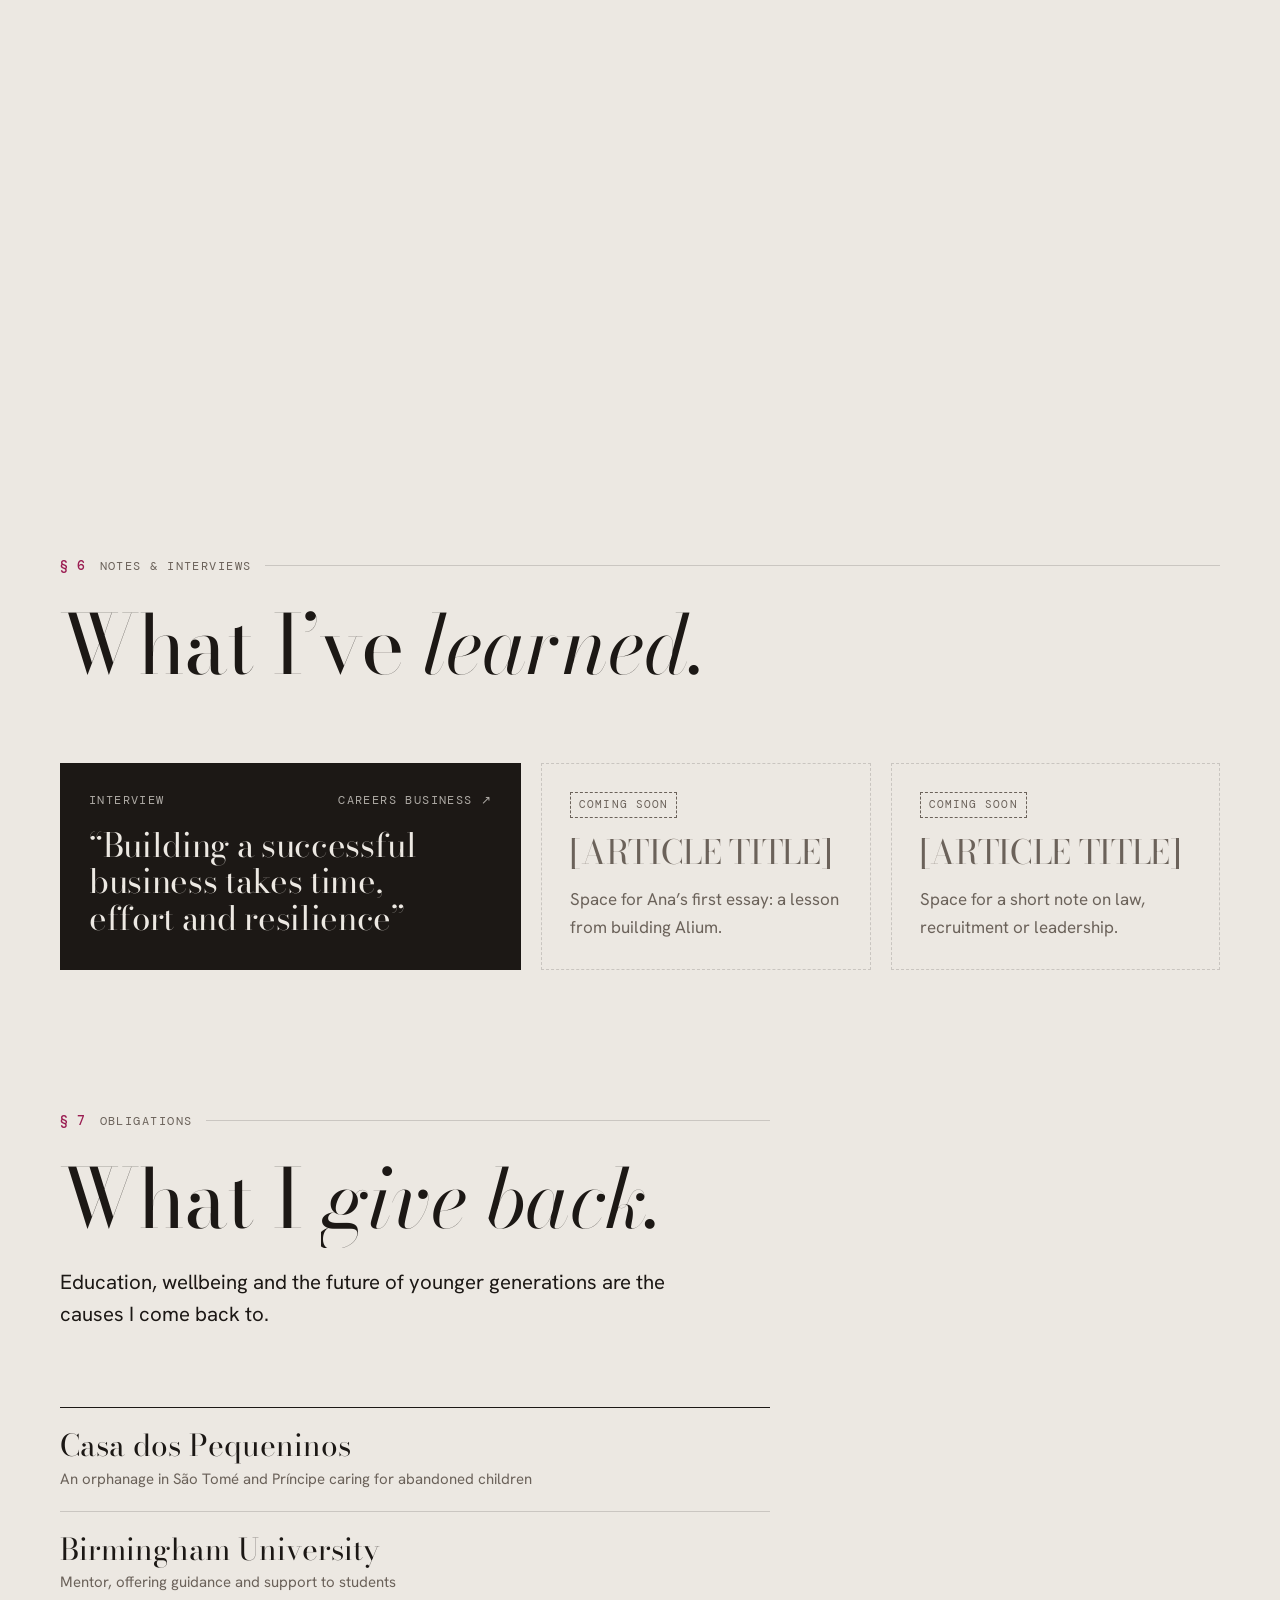
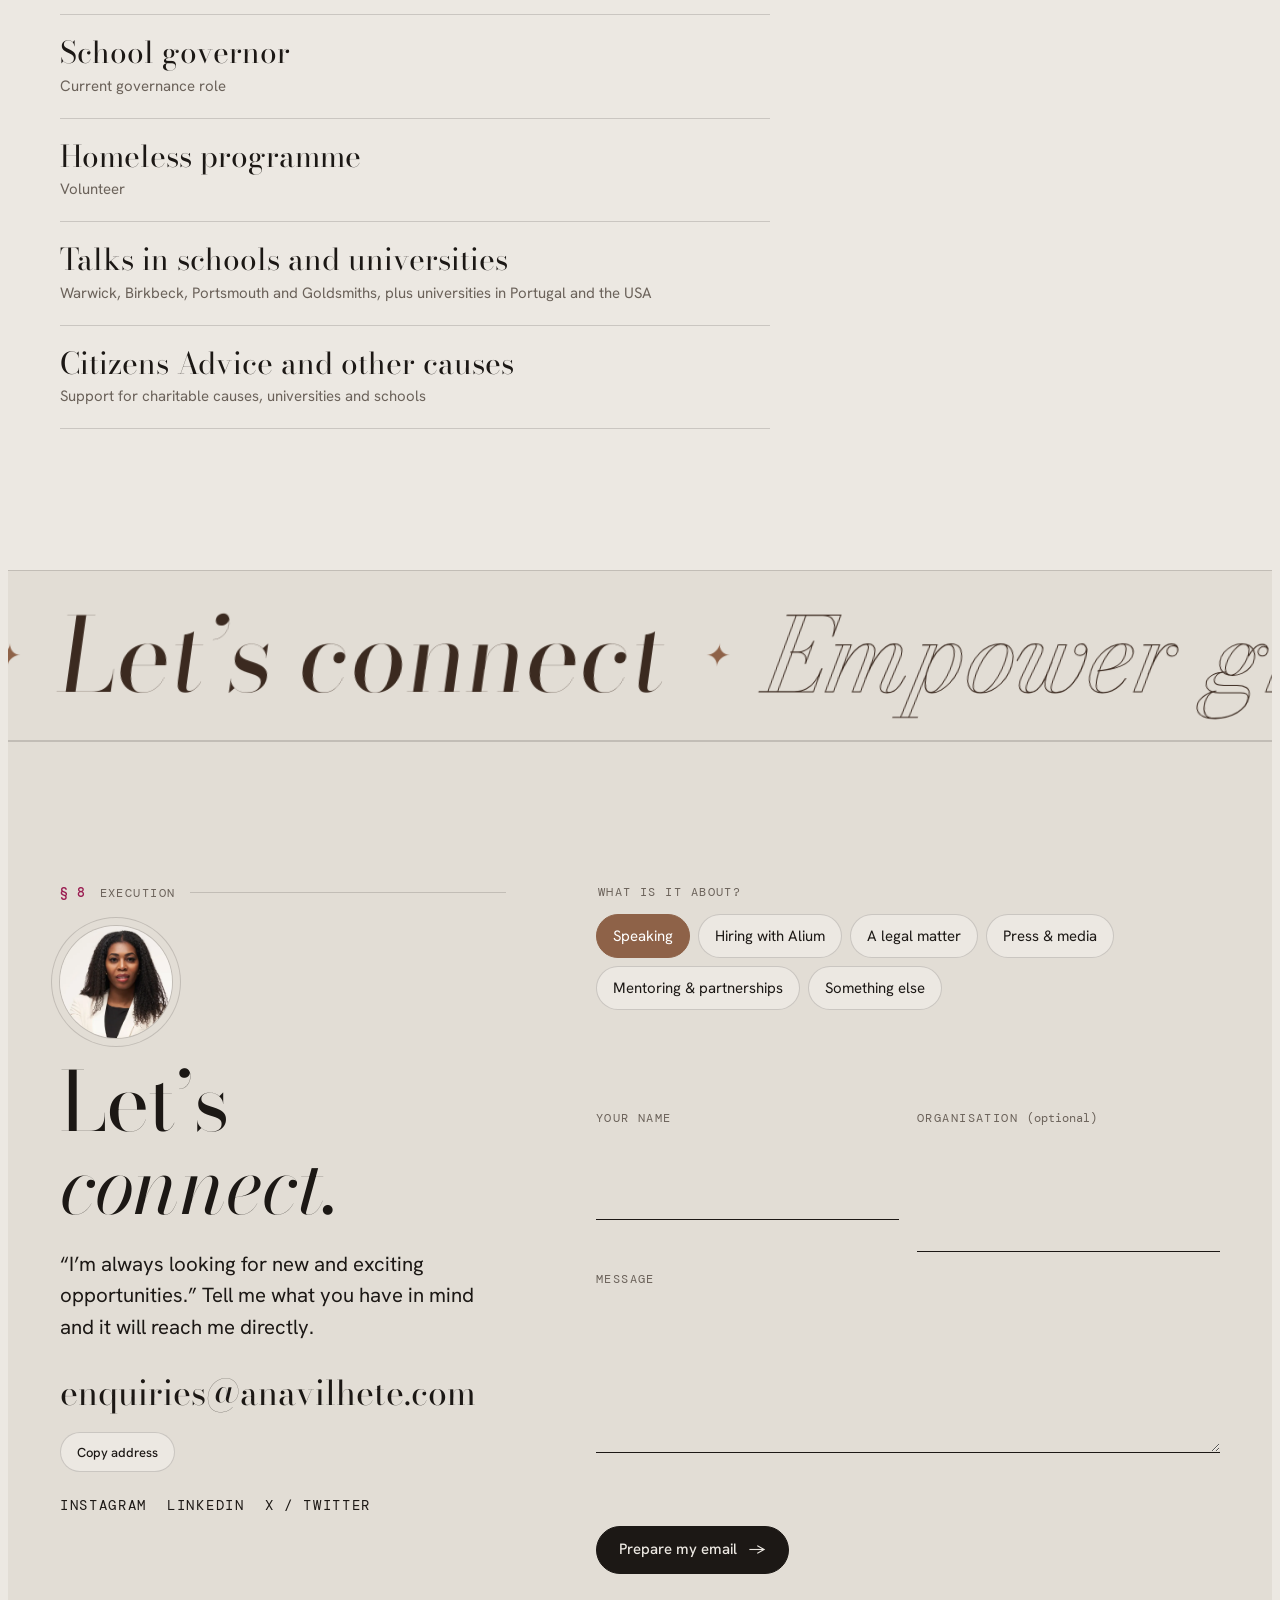
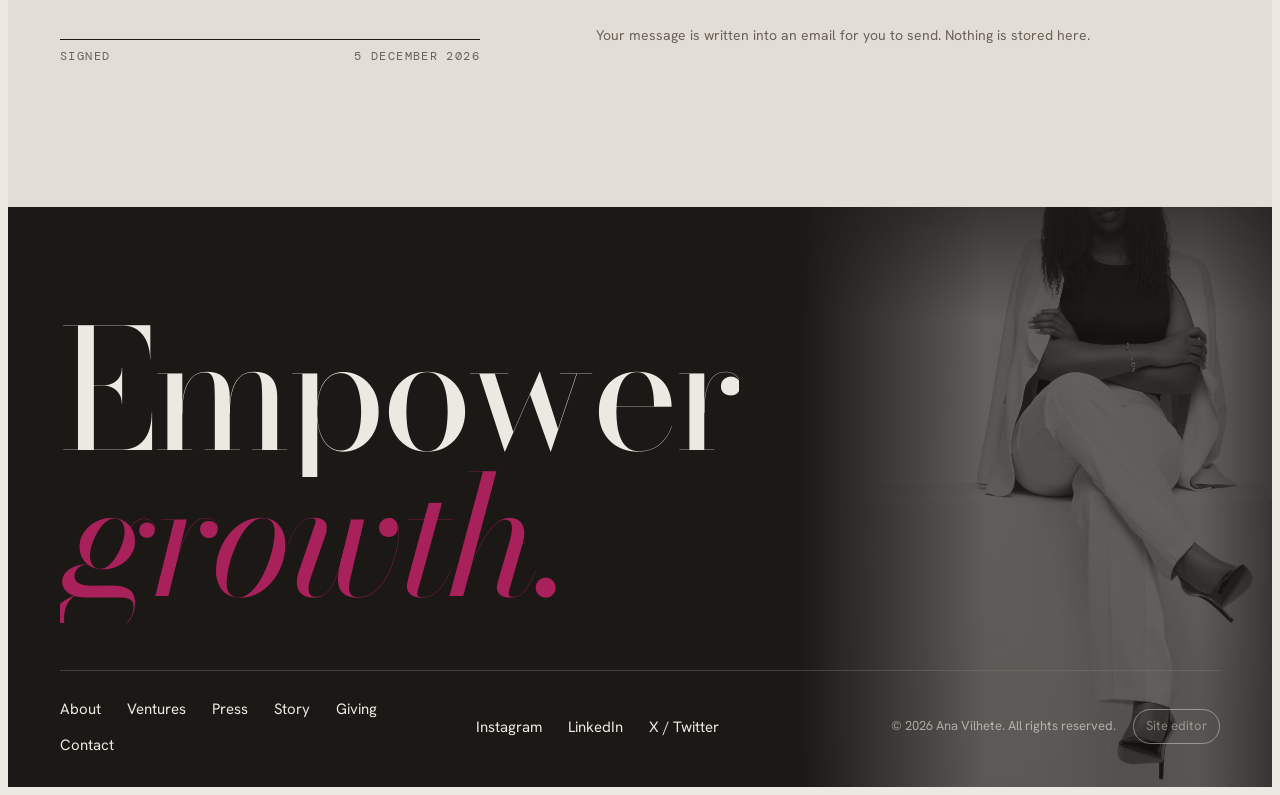
==== commit b43accea: "Update website content" ====
--- a/index.html
+++ b/index.html
@@ -4,10 +4,10 @@
 <meta charset="utf-8">
 <meta name="viewport" content="width=device-width, initial-scale=1, viewport-fit=cover">
 <!--SEO:START-->
-<title>Ana Vilhetes</title>
-<meta name="description" content="Ana Vilhetes — solicitor, founder of Alium Consultancy, partner at Themis Crown Advocates, speaker and philanthropist. Her aim is to empower growth.">
-<meta property="og:title" content="Ana Vilhetes">
-<meta property="og:description" content="Ana Vilhetes — solicitor, founder of Alium Consultancy, partner at Themis Crown Advocates, speaker and philanthropist. Her aim is to empower growth.">
+<title>Ana Vilhete</title>
+<meta name="description" content="Ana Vilhete — solicitor, founder of Alium Consultancy, partner at Themis Crown Advocates, speaker and philanthropist. Her aim is to empower growth.">
+<meta property="og:title" content="Ana Vilhete">
+<meta property="og:description" content="Ana Vilhete — solicitor, founder of Alium Consultancy, partner at Themis Crown Advocates, speaker and philanthropist. Her aim is to empower growth.">
 <meta property="og:type" content="profile">
 <meta property="og:url" content="https://anavilhete.com/">
 <meta property="og:image" content="https://anavilhete.com/images/hero.webp">
@@ -792,7 +792,7 @@
   </div>
 </footer>
 
-<script type="application/json" id="site-content">{"site":{"name":"Ana Vilhetes","initials":"AV","title":"Ana Vilhetes","description":"Ana Vilhetes — solicitor, founder of Alium Consultancy, partner at Themis Crown Advocates, speaker and philanthropist. Her aim is to empower growth.","url":"https://anavilhete.com/","locations":"London · Amsterdam · Delaware"},"social":[{"label":"Instagram","url":"https://www.instagram.com/anavilhete/"},{"label":"LinkedIn","url":"https://www.linkedin.com/in/ana-vilhete-emba-us-uk-921748103/"},{"label":"X / Twitter","url":"https://twitter.com/AnaVilhete"}],"photos":[{"id":"hero","name":"Ivory suit, standing","src":"images/hero.webp","w":1200,"h":1500,"alt":"Ana Vilhete standing in an ivory trouser suit against a stone-grey studio backdrop"},{"id":"lean","name":"Leaning on a table","src":"images/lean.webp","w":1100,"h":1376,"alt":"Ana Vilhete leaning on a table, hands clasped, wearing an ivory blazer"},{"id":"chair","name":"Seated in a chair","src":"images/chair.webp","w":1000,"h":1250,"alt":"Ana Vilhete seated in a lounge chair in an ivory suit, arms folded"},{"id":"cube","name":"Seated on the plinth","src":"images/cube.webp","w":1000,"h":1250,"alt":"Ana Vilhete sitting on a white plinth, legs crossed, blazer over her shoulders"},{"id":"arms","name":"Arms folded","src":"images/arms.webp","w":1000,"h":1250,"alt":"Ana Vilhete in an ivory suit with arms folded, looking at the camera"},{"id":"full","name":"Full length, hands at waist","src":"images/full.webp","w":1000,"h":1250,"alt":"Ana Vilhete in an ivory trouser suit and black top, hands resting at her waist"}],"hero":{"roles":["Solicitor","Founder","Speaker","Investor","Philanthropist"],"firstName":"Ana","lastName":"Vilhete","quote":"My aim is to empower growth.","intro":"Qualified solicitor in England and Wales. Founder and CEO of Alium Consultancy, a tech, data and health staffing business. Partner at Themis Crown Advocates.","primaryCta":"Work with Ana","secondaryCta":"See the press","photo":"hero","marquee":["Solicitor","Founder","Speaker","Investor","Philanthropist","Mentor"]},"about":{"show":true,"label":"The parties","heading":"Trained in law. *Built in business.*","lede":"I qualified as a solicitor in England and Wales after studying Law and Criminology, completing the LPC and working in legal practice.","body":"In 2015 I moved into tech recruitment as head of legal at a recruitment business. In 2018 I joined a new organisation to broaden my experience, and in 2020 I founded Alium Consultancy. Alongside the business I mentor students, serve as a school governor and speak at universities in England, Portugal and the USA.","facts":[{"value":"2020","label":"Founded Alium Consultancy"},{"value":"3","label":"Offices: London, Amsterdam, Delaware"},{"value":"10.4M","label":"Revenue in Alium’s first year"},{"value":"2022","label":"Executive MBA, Warwick Business School"}],"button":"Read the full story","photo":"lean","caption":"Ana Vilhete · Founder, Alium Consultancy"},"work":{"show":true,"label":"Scope of work","heading":"Four things *I do.*","items":[{"title":"Build","role":"Founder & CEO · Alium Consultancy","text":"A tech, data and health staffing business, run remotely across the globe from offices in London, Amsterdam and Delaware.","photo":"hero"},{"title":"*Advise*","role":"Solicitor · Partner, Themis Crown Advocates","text":"A qualified solicitor in England and Wales and co-founder of a law firm practising immigration, employment, commercial and charity law.","photo":"lean"},{"title":"Speak","role":"Universities · Schools · Broadcast","text":"Talks at Warwick, Birkbeck, Portsmouth and Goldsmiths, at universities in Portugal and the USA, and appearances on BBC Radio London, Good Morning Britain and RTP.","photo":"hero"},{"title":"*Give*","role":"Mentor · Governor · Volunteer","text":"Mentoring at Birmingham University, school governance, a homeless programme, and support for an orphanage in São Tomé and Príncipe.","photo":"full"}]},"ventures":{"show":true,"label":"Ventures","heading":"Two companies, *one standard.*","items":[{"name":"Alium *Consultancy*","look":"dark","role":"Founder & CEO","since":"Since 2020","text":"A tech, data and health staffing business with offices in London, Amsterdam and Delaware, built so its people can work remotely across the globe.","photo":"arms","figures":[{"value":"1.3M","label":"revenue within six months"},{"value":"10.4M","label":"revenue in the first year"},{"value":"3","label":"offices across two continents"}],"tags":[],"caseIntro":"After five years in recruitment, starting as head of legal in 2015, Ana founded her own staffing business in 2020.","caseFacts":[{"label":"Role","value":"Founder and CEO"},{"label":"Founded","value":"2020"},{"label":"Focus","value":"Tech, data and health staffing"},{"label":"Offices","value":"London, Amsterdam and Delaware"},{"label":"Way of working","value":"Remote work enabled for employees across the globe"},{"label":"Outcome","value":"1.3M in revenue within six months and 10.4M within the first year"}]},{"name":"Themis Crown *Advocates*","look":"nude","role":"Co-founder & Partner","since":"Launched April 2024","text":"A law firm co-founded by Ana, practising in four areas.","photo":"chair","figures":[],"tags":["Immigration","Employment","Commercial","Charity"],"caseIntro":"A law firm that brings Ana back to her first profession, launched officially in April 2024.","caseFacts":[{"label":"Role","value":"Co-founder and law firm partner"},{"label":"Launched","value":"April 2024"},{"label":"Practice areas","value":"Immigration, employment, commercial and charity law"},{"label":"Qualification","value":"Solicitor of England and Wales"}]}]},"portraits":{"show":true,"label":"Portraits","heading":"In *frame.*","note":"Six portraits · tap to view larger","items":[{"photo":"lean","label":"Portrait","caption":"Portrait in ivory"},{"photo":"chair","label":"Seated","caption":"Seated, studio"},{"photo":"hero","label":"Ivory suit","caption":"Ivory suit, studio"},{"photo":"cube","label":"Plinth","caption":"On the plinth"},{"photo":"arms","label":"Arms folded","caption":"Arms folded"},{"photo":"full","label":"Full length","caption":"Ivory suit, full length"}]},"press":{"show":true,"label":"The public record","heading":"On air, *on the record.*","feature":{"show":true,"kind":"Interview","source":"Careers Business","quote":"Building a successful business takes time, effort and *resilience.*","url":"https://careers-business.uk/ana-vilhete-building-a-successful-business-takes-time-effort-and-resilience/","photo":"lean"},"items":[{"outlet":"BBC Radio London","format":"Radio","url":"","cta":""},{"outlet":"BBC Sounds","format":"Podcast","url":"https://www.bbc.co.uk/sounds/play/p0h2yhnp","cta":"Listen"},{"outlet":"Good Morning Britain","format":"Television · ITV","url":"","cta":""},{"outlet":"RTP","format":"Television · Portugal","url":"https://www.rtp.pt/programa/tv/p44946/e82","cta":"Watch"},{"outlet":"In conversation","format":"Video","url":"https://www.youtube.com/watch?v=VGEitXb85VY","cta":"Watch"},{"outlet":"In conversation, part two","format":"Video","url":"https://www.youtube.com/watch?v=uPeYXeCGYnw","cta":"Watch"},{"outlet":"KPMG","format":"Invited guest","url":"","cta":""},{"outlet":"Careers Business","format":"Magazine interview","url":"https://careers-business.uk/ana-vilhete-building-a-successful-business-takes-time-effort-and-resilience/","cta":"Read"}]},"story":{"show":true,"label":"Chronology","heading":"The record, *year by year.*","items":[{"year":"2008","to":"2011","title":"Law & Criminology","text":"Undergraduate degree in Law (LLB) and Criminology."},{"year":"2012","to":"2014","title":"LPC and legal practice","text":"Legal Practice Course, then practice. Qualified as a solicitor in England and Wales."},{"year":"2015","to":"","title":"Into tech recruitment","text":"Head of legal at a recruitment business."},{"year":"2018","to":"","title":"A wider remit","text":"Joined a new organisation to broaden skills and leadership experience."},{"year":"2020","to":"","title":"Founded Alium Consultancy","text":"Tech, data and health staffing. 1.3M in revenue within six months, 10.4M in year one."},{"year":"2022","to":"","title":"Executive MBA","text":"Completed at Warwick Business School (2020–2022)."},{"year":"2024","to":"","title":"Themis Crown Advocates","text":"Co-founded the law firm, launched officially in April."}],"nowTitle":"Currently","now":["Leading Alium Consultancy","Partner at Themis Crown Advocates","Mentoring at Birmingham University","School governor"]},"notes":{"show":true,"label":"Notes & interviews","heading":"What I’ve *learned.*","items":[{"kind":"Interview","source":"Careers Business","title":"“Building a successful business takes time, effort and resilience”","text":"","url":"https://careers-business.uk/ana-vilhete-building-a-successful-business-takes-time-effort-and-resilience/","featured":true,"placeholder":false},{"kind":"","source":"","title":"[ARTICLE TITLE]","text":"Space for Ana’s first essay: a lesson from building Alium.","url":"","featured":false,"placeholder":true},{"kind":"","source":"","title":"[ARTICLE TITLE]","text":"Space for a short note on law, recruitment or leadership.","url":"","featured":false,"placeholder":true}]},"giving":{"show":true,"label":"Obligations","heading":"What I *give back.*","lede":"Education, wellbeing and the future of younger generations are the causes I come back to.","items":[{"name":"Casa dos Pequeninos","detail":"An orphanage in São Tomé and Príncipe caring for abandoned children"},{"name":"Birmingham University","detail":"Mentor, offering guidance and support to students"},{"name":"School governor","detail":"Current governance role"},{"name":"Homeless programme","detail":"Volunteer"},{"name":"Talks in schools and universities","detail":"Warwick, Birkbeck, Portsmouth and Goldsmiths, plus universities in Portugal and the USA"},{"name":"Citizens Advice and other causes","detail":"Support for charitable causes, universities and schools"}],"photo":"full"},"contact":{"show":true,"label":"Execution","heading":"Let’s *connect.*","lede":"“I’m always looking for new and exciting opportunities.” Tell me what you have in mind and it will reach me directly.","email":"enquiries@anavilhete.com","topics":["Speaking","Hiring with Alium","A legal matter","Press & media","Mentoring & partnerships","Something else"],"photo":"arms","marquee":["Let’s connect","Empower growth"]},"footer":{"tagline":"Empower *growth.*","photo":"cube"}}</script>
+<script type="application/json" id="site-content">{"site":{"name":"Ana Vilhete","initials":"AV","title":"Ana Vilhete","description":"Ana Vilhete — solicitor, founder of Alium Consultancy, partner at Themis Crown Advocates, speaker and philanthropist. Her aim is to empower growth.","url":"https://anavilhete.com/","locations":"London · Amsterdam · Delaware"},"social":[{"label":"Instagram","url":"https://www.instagram.com/anavilhete/"},{"label":"LinkedIn","url":"https://www.linkedin.com/in/ana-vilhete-emba-us-uk-921748103/"},{"label":"X / Twitter","url":"https://twitter.com/AnaVilhete"}],"photos":[{"id":"hero","name":"Ivory suit, standing","src":"images/hero.webp","w":1200,"h":1500,"alt":"Ana Vilhete standing in an ivory trouser suit against a stone-grey studio backdrop"},{"id":"lean","name":"Leaning on a table","src":"images/lean.webp","w":1100,"h":1376,"alt":"Ana Vilhete leaning on a table, hands clasped, wearing an ivory blazer"},{"id":"chair","name":"Seated in a chair","src":"images/chair.webp","w":1000,"h":1250,"alt":"Ana Vilhete seated in a lounge chair in an ivory suit, arms folded"},{"id":"cube","name":"Seated on the plinth","src":"images/cube.webp","w":1000,"h":1250,"alt":"Ana Vilhete sitting on a white plinth, legs crossed, blazer over her shoulders"},{"id":"arms","name":"Arms folded","src":"images/arms.webp","w":1000,"h":1250,"alt":"Ana Vilhete in an ivory suit with arms folded, looking at the camera"},{"id":"full","name":"Full length, hands at waist","src":"images/full.webp","w":1000,"h":1250,"alt":"Ana Vilhete in an ivory trouser suit and black top, hands resting at her waist"}],"hero":{"roles":["Solicitor","Founder","Speaker","Investor","Philanthropist"],"firstName":"Ana","lastName":"Vilhete","quote":"My aim is to empower growth.","intro":"Qualified solicitor in England and Wales. Founder and CEO of Alium Consultancy, a tech, data and health staffing business. Partner at Themis Crown Advocates.","primaryCta":"Work with Ana","secondaryCta":"See the press","photo":"hero","marquee":["Solicitor","Founder","Speaker","Investor","Philanthropist","Mentor"]},"about":{"show":true,"label":"The parties","heading":"Trained in law. *Built in business.*","lede":"I qualified as a solicitor in England and Wales after studying Law and Criminology, completing the LPC and working in legal practice.","body":"In 2015 I moved into tech recruitment as head of legal at a recruitment business. In 2018 I joined a new organisation to broaden my experience, and in 2020 I founded Alium Consultancy. Alongside the business I mentor students, serve as a school governor and speak at universities in England, Portugal and the USA.","facts":[{"value":"2020","label":"Founded Alium Consultancy"},{"value":"3","label":"Offices: London, Amsterdam, Delaware"},{"value":"10.4M","label":"Revenue in Alium’s first year"},{"value":"2022","label":"Executive MBA, Warwick Business School"}],"button":"Read the full story","photo":"lean","caption":"Ana Vilhete · Founder, Alium Consultancy"},"work":{"show":true,"label":"Scope of work","heading":"Four things *I do.*","items":[{"title":"Build","role":"Founder & CEO · Alium Consultancy","text":"A tech, data and health staffing business, run remotely across the globe from offices in London, Amsterdam and Delaware.","photo":"hero"},{"title":"*Advise*","role":"Solicitor · Partner, Themis Crown Advocates","text":"A qualified solicitor in England and Wales and co-founder of a law firm practising immigration, employment, commercial and charity law.","photo":"lean"},{"title":"Speak","role":"Universities · Schools · Broadcast","text":"Talks at Warwick, Birkbeck, Portsmouth and Goldsmiths, at universities in Portugal and the USA, and appearances on BBC Radio London, Good Morning Britain and RTP.","photo":"hero"},{"title":"*Give*","role":"Mentor · Governor · Volunteer","text":"Mentoring at Birmingham University, school governance, a homeless programme, and support for an orphanage in São Tomé and Príncipe.","photo":"full"}]},"ventures":{"show":true,"label":"Ventures","heading":"Two companies, *one standard.*","items":[{"name":"Alium *Consultancy*","look":"dark","role":"Founder & CEO","since":"Since 2020","text":"A tech, data and health staffing business with offices in London, Amsterdam and Delaware, built so its people can work remotely across the globe.","photo":"arms","figures":[{"value":"1.3M","label":"revenue within six months"},{"value":"10.4M","label":"revenue in the first year"},{"value":"3","label":"offices across two continents"}],"tags":[],"caseIntro":"After five years in recruitment, starting as head of legal in 2015, Ana founded her own staffing business in 2020.","caseFacts":[{"label":"Role","value":"Founder and CEO"},{"label":"Founded","value":"2020"},{"label":"Focus","value":"Tech, data and health staffing"},{"label":"Offices","value":"London, Amsterdam and Delaware"},{"label":"Way of working","value":"Remote work enabled for employees across the globe"},{"label":"Outcome","value":"1.3M in revenue within six months and 10.4M within the first year"}]},{"name":"Themis Crown *Advocates*","look":"nude","role":"Co-founder & Partner","since":"Launched April 2024","text":"A law firm co-founded by Ana, practising in four areas.","photo":"chair","figures":[],"tags":["Immigration","Employment","Commercial","Charity"],"caseIntro":"A law firm that brings Ana back to her first profession, launched officially in April 2024.","caseFacts":[{"label":"Role","value":"Co-founder and law firm partner"},{"label":"Launched","value":"April 2024"},{"label":"Practice areas","value":"Immigration, employment, commercial and charity law"},{"label":"Qualification","value":"Solicitor of England and Wales"}]}]},"portraits":{"show":true,"label":"Portraits","heading":"In *frame.*","note":"Six portraits · tap to view larger","items":[{"photo":"lean","label":"Portrait","caption":"Portrait in ivory"},{"photo":"chair","label":"Seated","caption":"Seated, studio"},{"photo":"hero","label":"Ivory suit","caption":"Ivory suit, studio"},{"photo":"cube","label":"Plinth","caption":"On the plinth"},{"photo":"arms","label":"Arms folded","caption":"Arms folded"},{"photo":"full","label":"Full length","caption":"Ivory suit, full length"}]},"press":{"show":true,"label":"The public record","heading":"On air, *on the record.*","feature":{"show":true,"kind":"Interview","source":"Careers Business","quote":"Building a successful business takes time, effort and *resilience.*","url":"https://careers-business.uk/ana-vilhete-building-a-successful-business-takes-time-effort-and-resilience/","photo":"lean"},"items":[{"outlet":"BBC Radio London","format":"Radio","url":"","cta":""},{"outlet":"BBC Sounds","format":"Podcast","url":"https://www.bbc.co.uk/sounds/play/p0h2yhnp","cta":"Listen"},{"outlet":"Good Morning Britain","format":"Television · ITV","url":"","cta":""},{"outlet":"RTP","format":"Television · Portugal","url":"https://www.rtp.pt/programa/tv/p44946/e82","cta":"Watch"},{"outlet":"In conversation","format":"Video","url":"https://www.youtube.com/watch?v=VGEitXb85VY","cta":"Watch"},{"outlet":"In conversation, part two","format":"Video","url":"https://www.youtube.com/watch?v=uPeYXeCGYnw","cta":"Watch"},{"outlet":"KPMG","format":"Invited guest","url":"","cta":""},{"outlet":"Careers Business","format":"Magazine interview","url":"https://careers-business.uk/ana-vilhete-building-a-successful-business-takes-time-effort-and-resilience/","cta":"Read"}]},"story":{"show":true,"label":"Chronology","heading":"The record, *year by year.*","items":[{"year":"2008","to":"2011","title":"Law & Criminology","text":"Undergraduate degree in Law (LLB) and Criminology."},{"year":"2012","to":"2014","title":"LPC and legal practice","text":"Legal Practice Course, then practice. Qualified as a solicitor in England and Wales."},{"year":"2015","to":"","title":"Into tech recruitment","text":"Head of legal at a recruitment business."},{"year":"2018","to":"","title":"A wider remit","text":"Joined a new organisation to broaden skills and leadership experience."},{"year":"2020","to":"","title":"Founded Alium Consultancy","text":"Tech, data and health staffing. 1.3M in revenue within six months, 10.4M in year one."},{"year":"2022","to":"","title":"Executive MBA","text":"Completed at Warwick Business School (2020–2022)."},{"year":"2024","to":"","title":"Themis Crown Advocates","text":"Co-founded the law firm, launched officially in April."}],"nowTitle":"Currently","now":["Leading Alium Consultancy","Partner at Themis Crown Advocates","Mentoring at Birmingham University","School governor"]},"notes":{"show":true,"label":"Notes & interviews","heading":"What I’ve *learned.*","items":[{"kind":"Interview","source":"Careers Business","title":"“Building a successful business takes time, effort and resilience”","text":"","url":"https://careers-business.uk/ana-vilhete-building-a-successful-business-takes-time-effort-and-resilience/","featured":true,"placeholder":false},{"kind":"","source":"","title":"[ARTICLE TITLE]","text":"Space for Ana’s first essay: a lesson from building Alium.","url":"","featured":false,"placeholder":true},{"kind":"","source":"","title":"[ARTICLE TITLE]","text":"Space for a short note on law, recruitment or leadership.","url":"","featured":false,"placeholder":true}]},"giving":{"show":true,"label":"Obligations","heading":"What I *give back.*","lede":"Education, wellbeing and the future of younger generations are the causes I come back to.","items":[{"name":"Casa dos Pequeninos","detail":"An orphanage in São Tomé and Príncipe caring for abandoned children"},{"name":"Birmingham University","detail":"Mentor, offering guidance and support to students"},{"name":"School governor","detail":"Current governance role"},{"name":"Homeless programme","detail":"Volunteer"},{"name":"Talks in schools and universities","detail":"Warwick, Birkbeck, Portsmouth and Goldsmiths, plus universities in Portugal and the USA"},{"name":"Citizens Advice and other causes","detail":"Support for charitable causes, universities and schools"}],"photo":"full"},"contact":{"show":true,"label":"Execution","heading":"Let’s *connect.*","lede":"“I’m always looking for new and exciting opportunities.” Tell me what you have in mind and it will reach me directly.","email":"enquiries@anavilhete.com","topics":["Speaking","Hiring with Alium","A legal matter","Press & media","Mentoring & partnerships","Something else"],"photo":"arms","marquee":["Let’s connect","Empower growth"]},"footer":{"tagline":"Empower *growth.*","photo":"cube"}}</script>
 <script>
 /* ================================================================
    Ana Vilhete — site renderer.
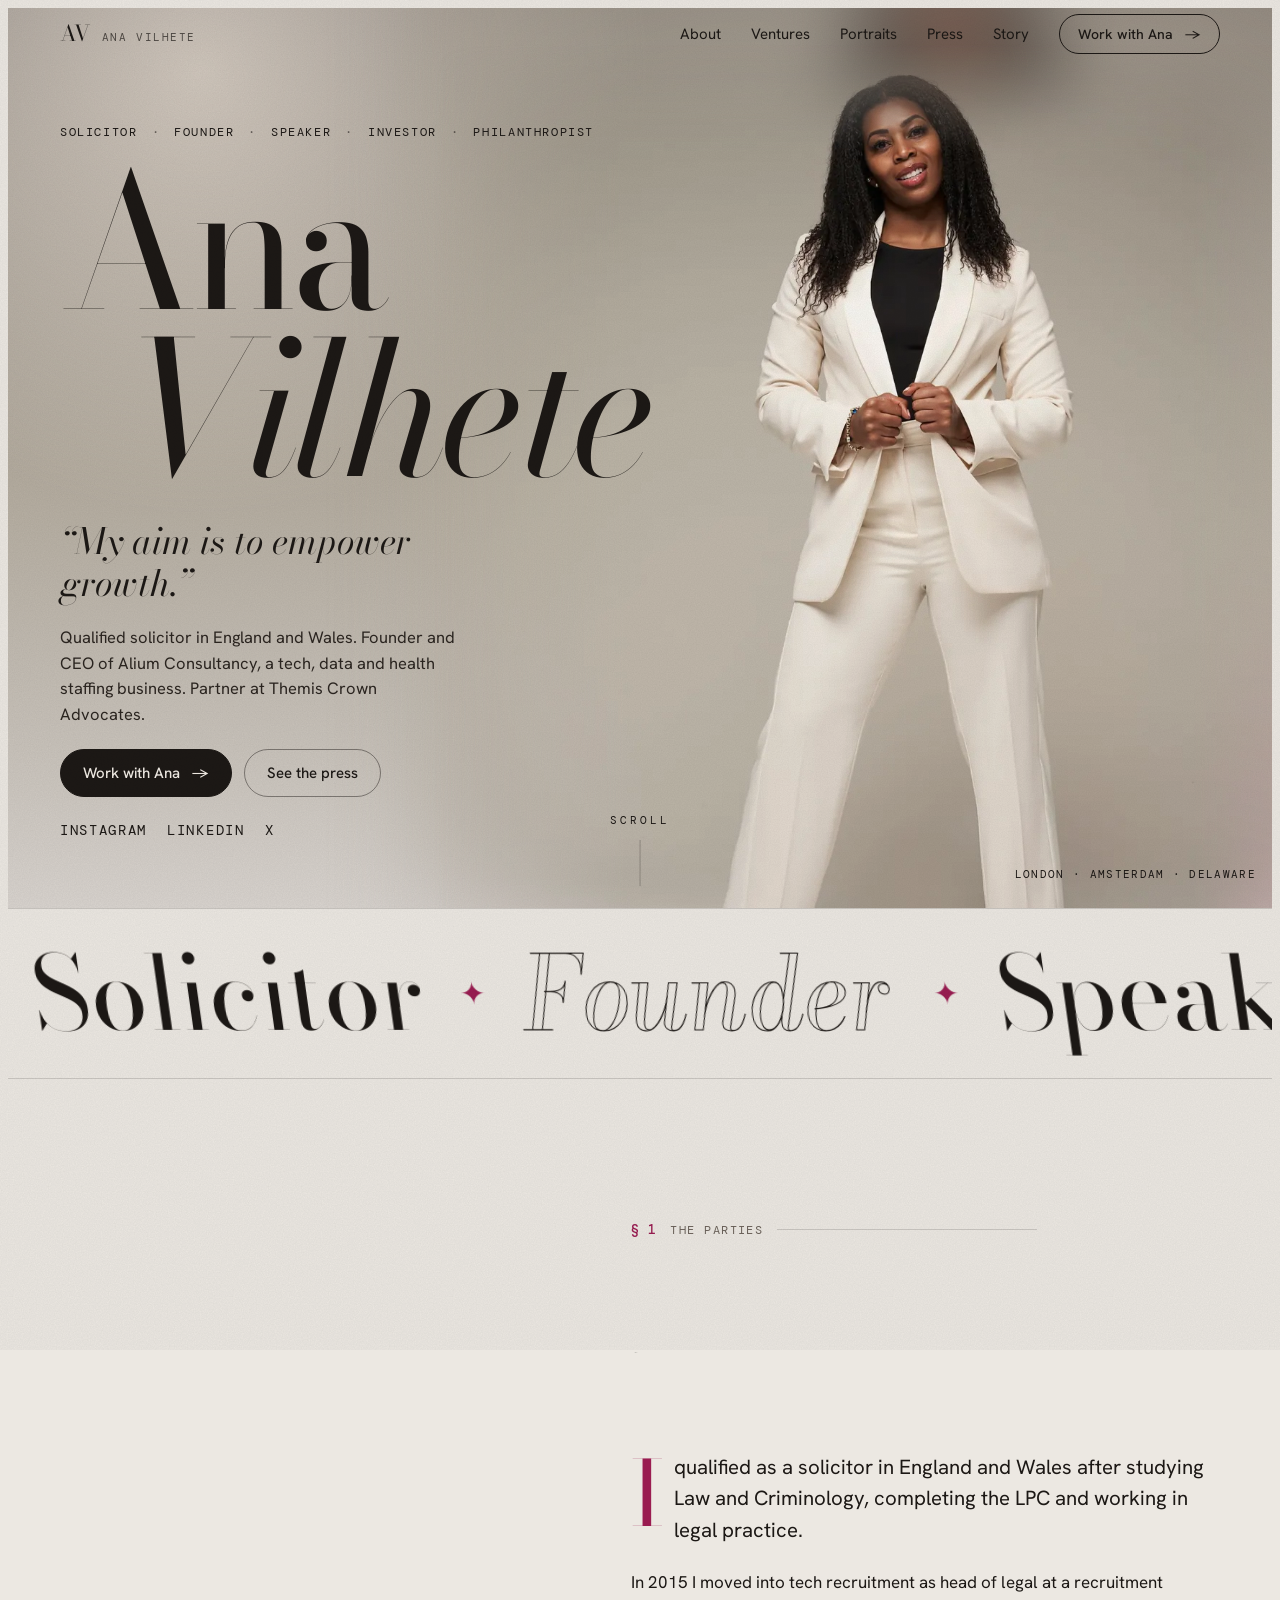
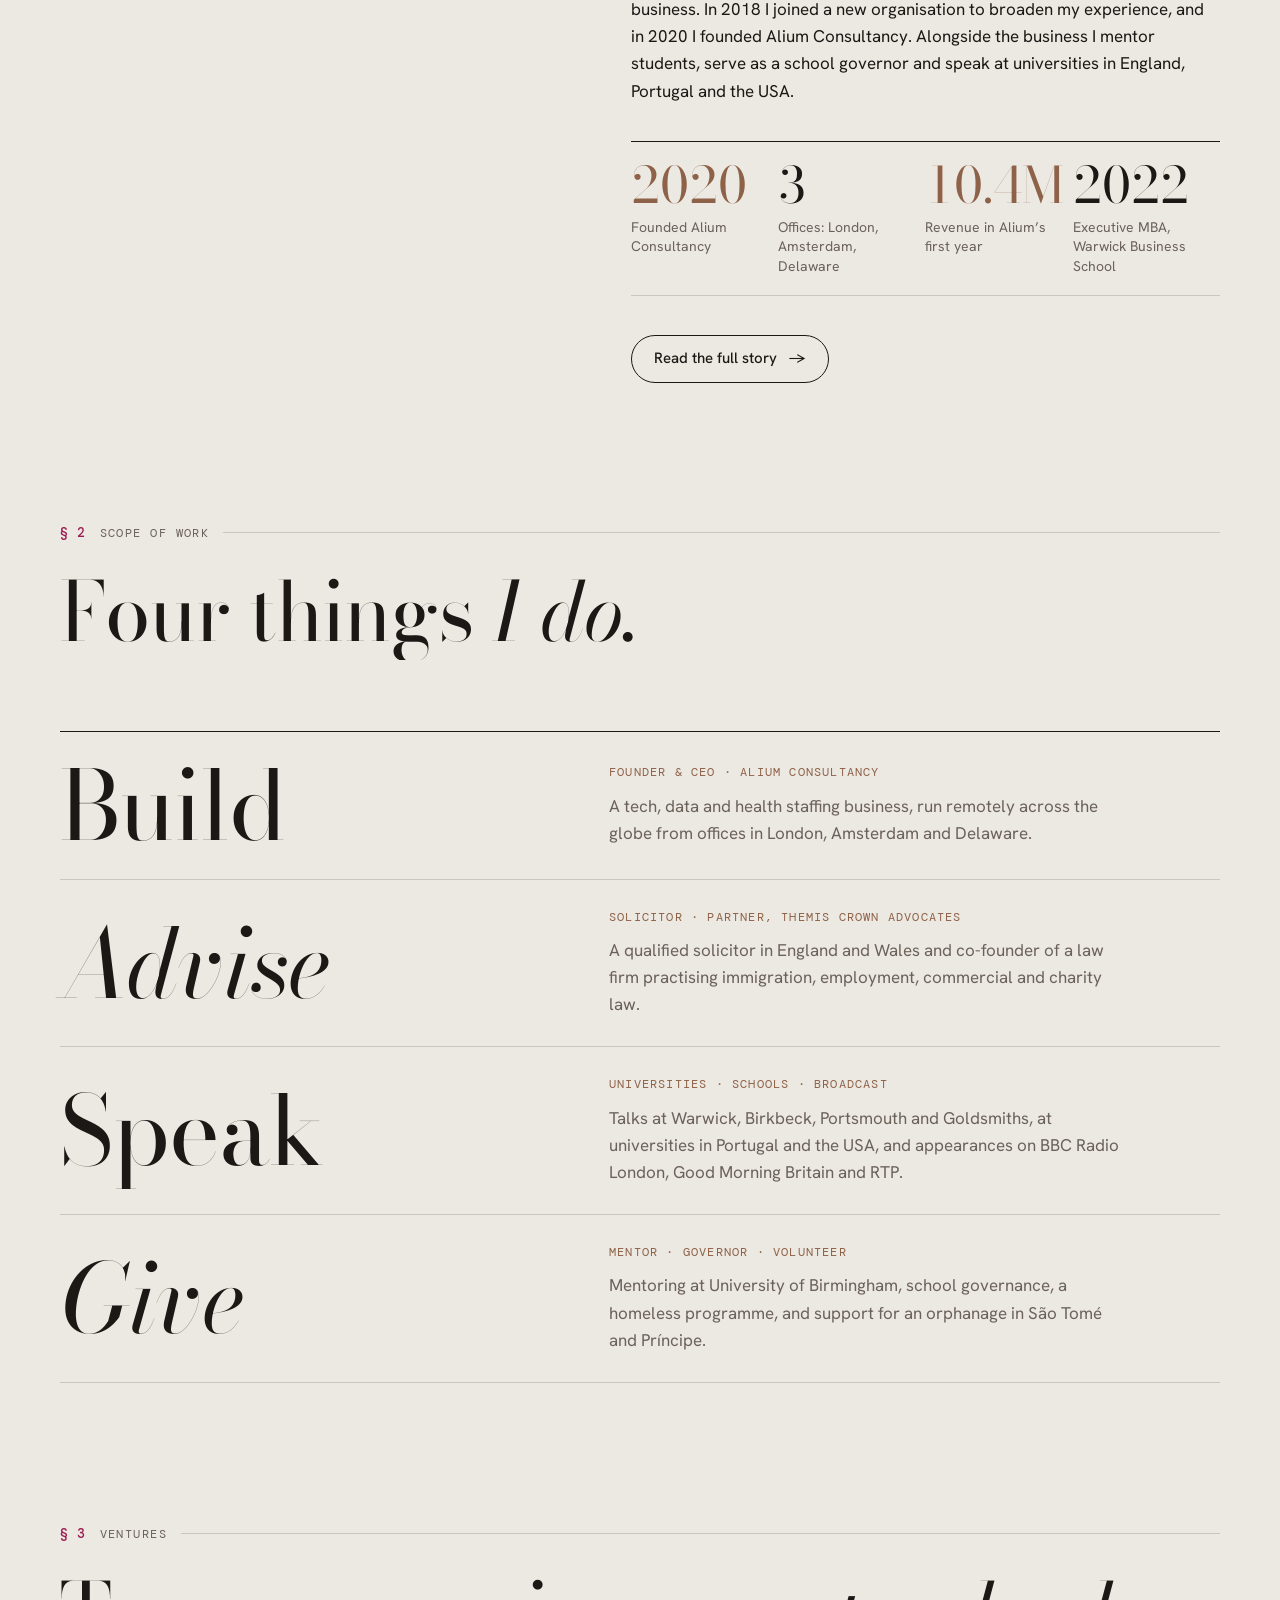
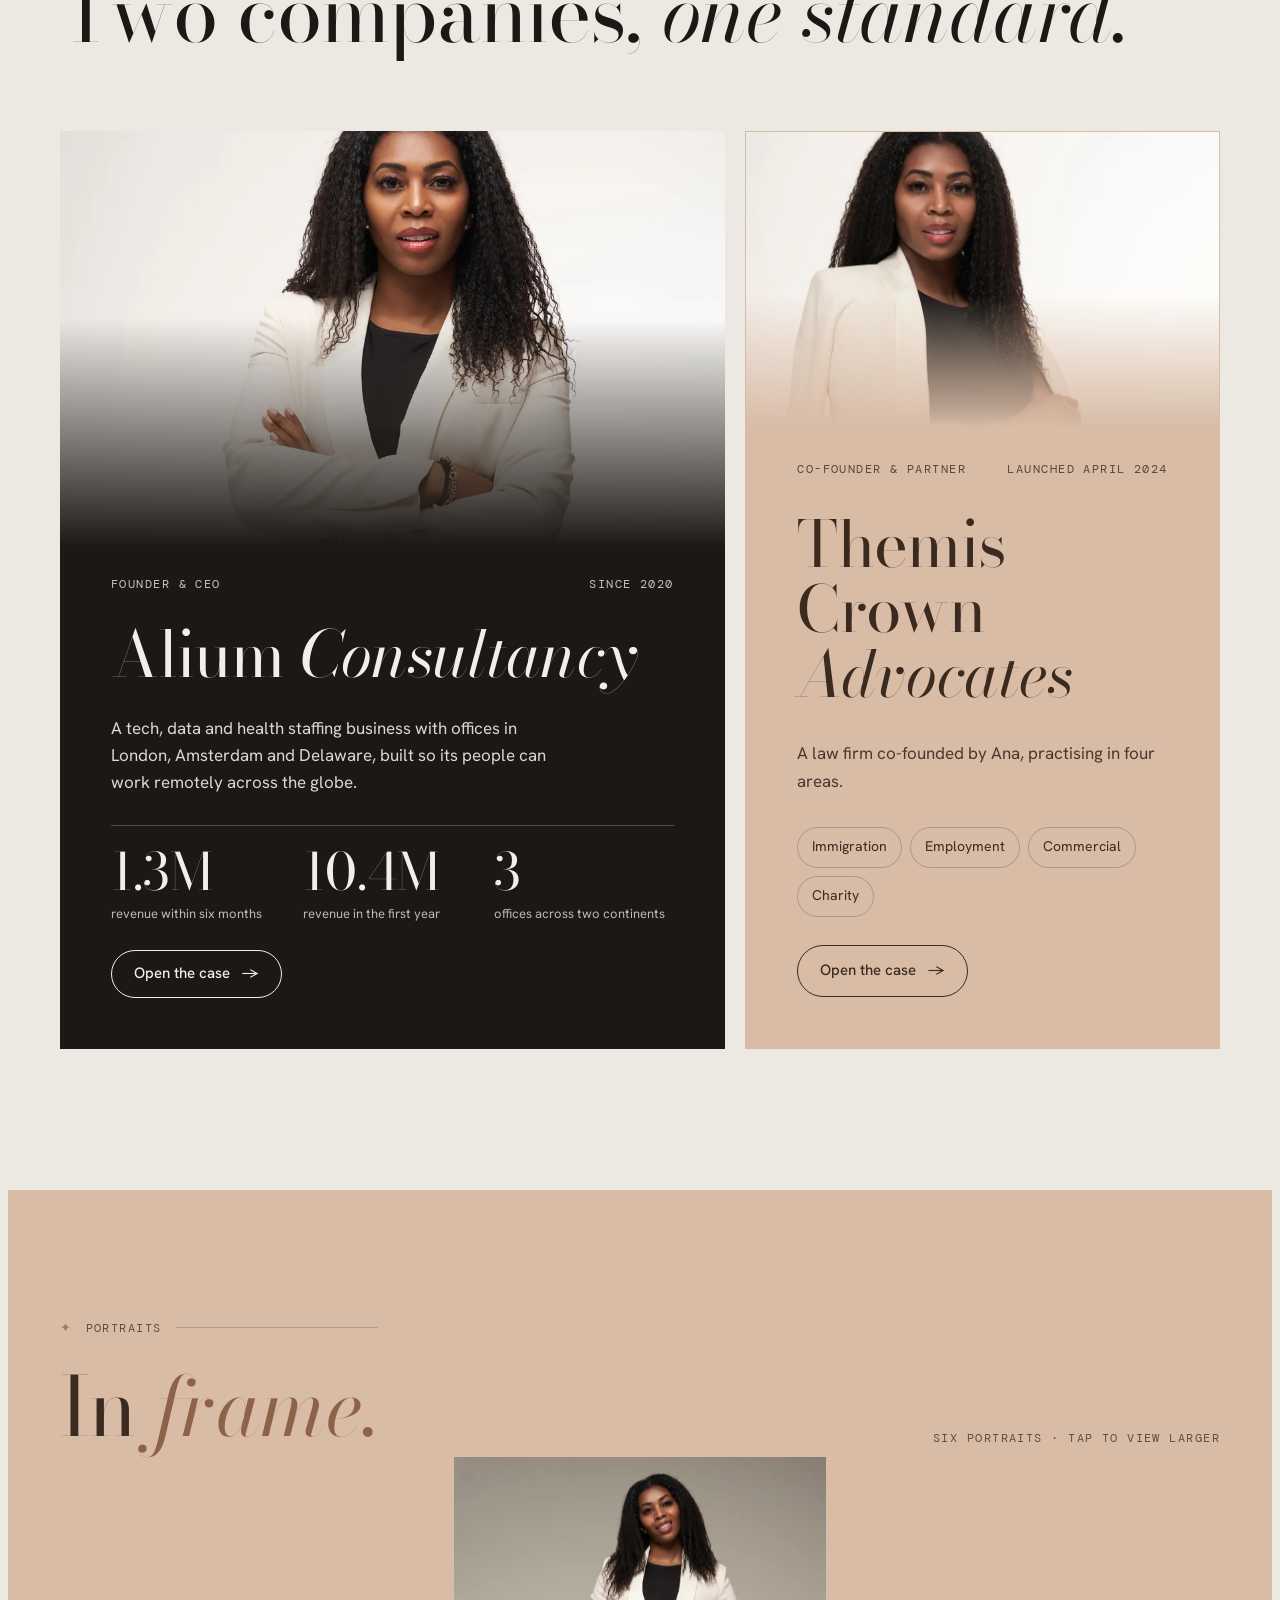
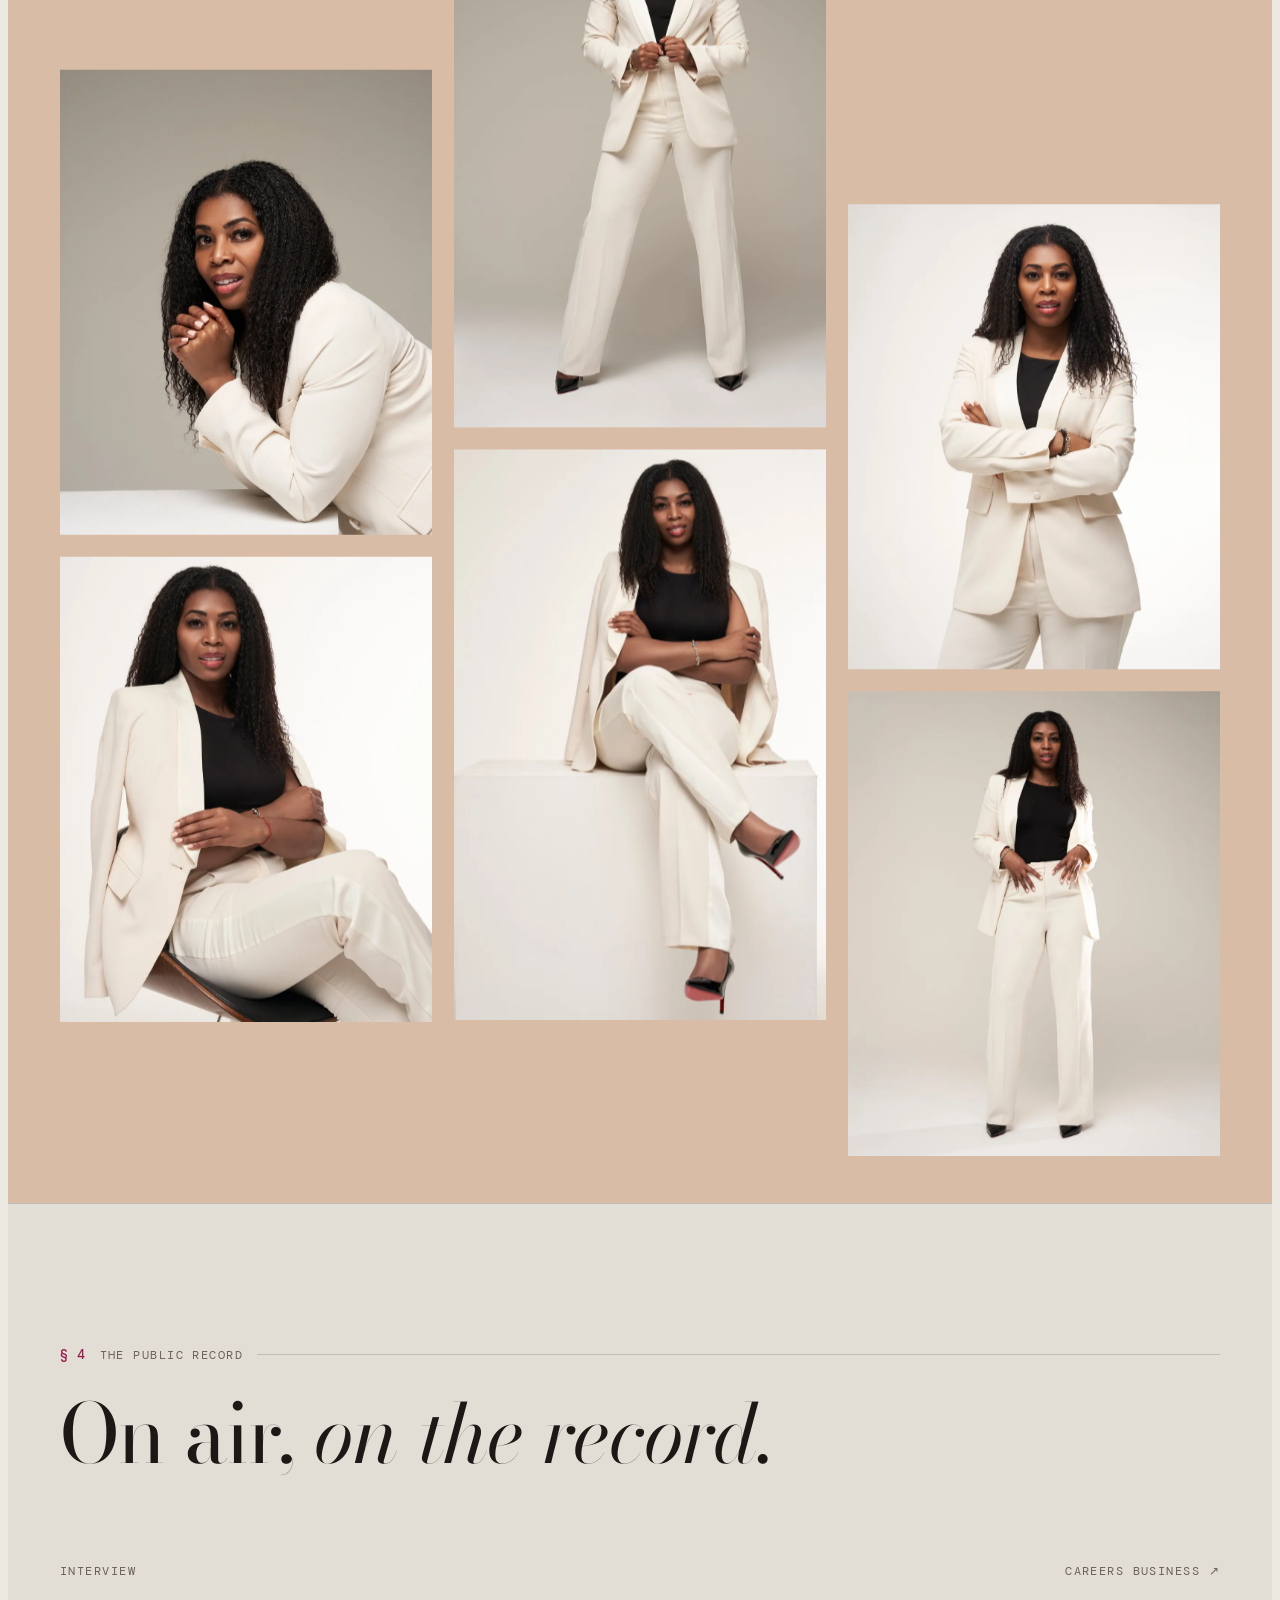
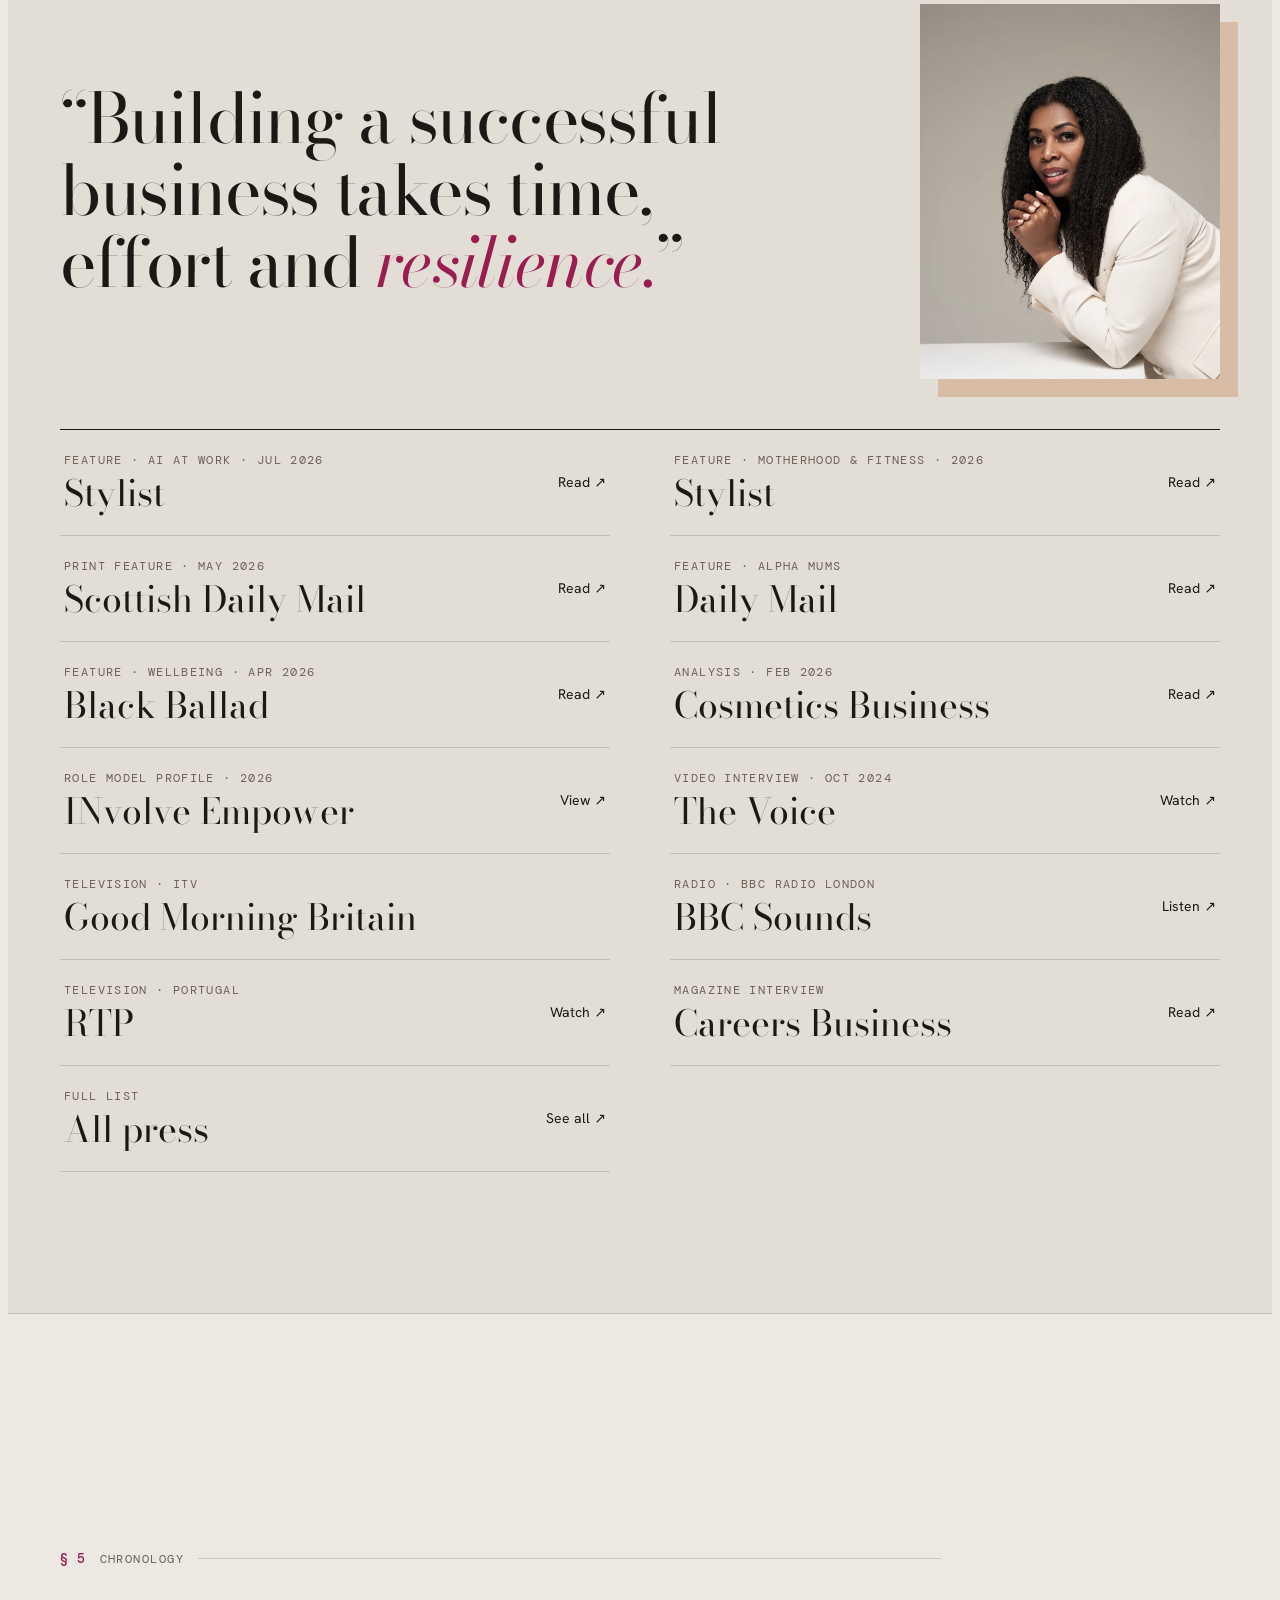
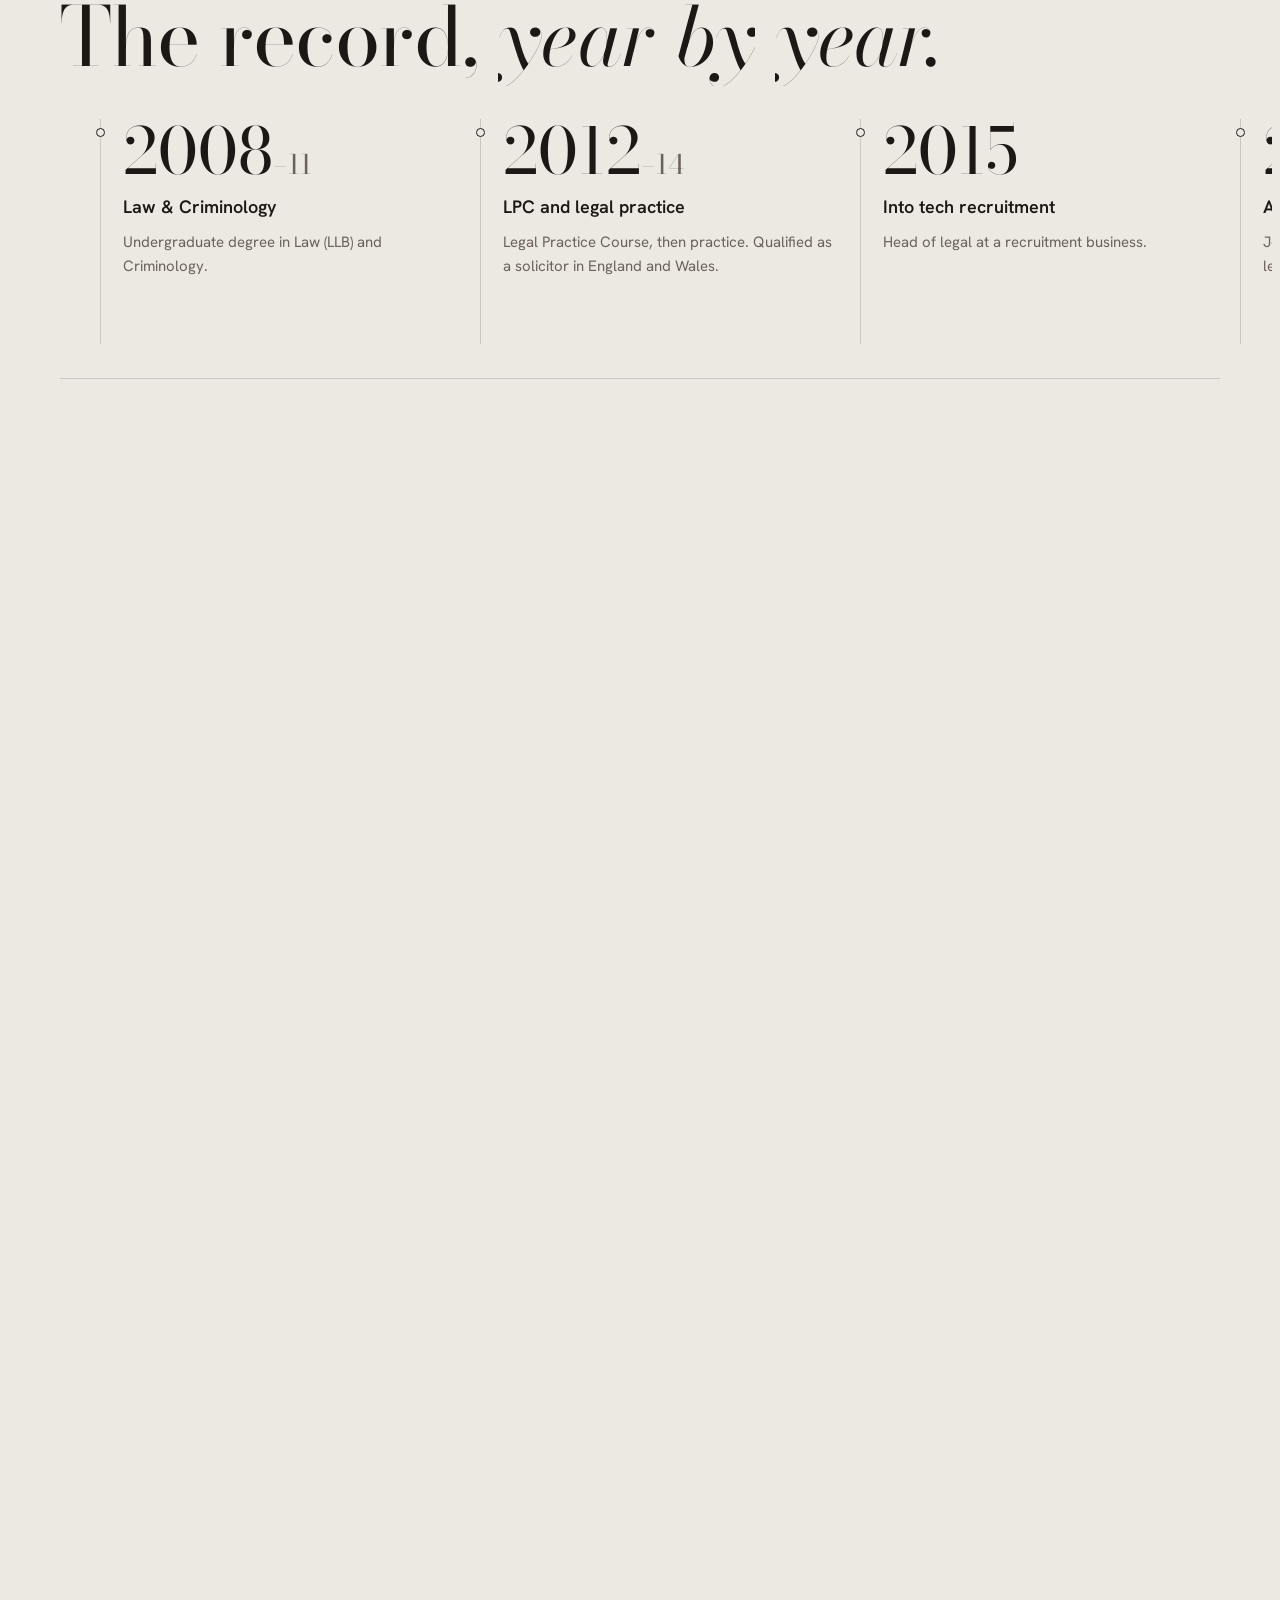
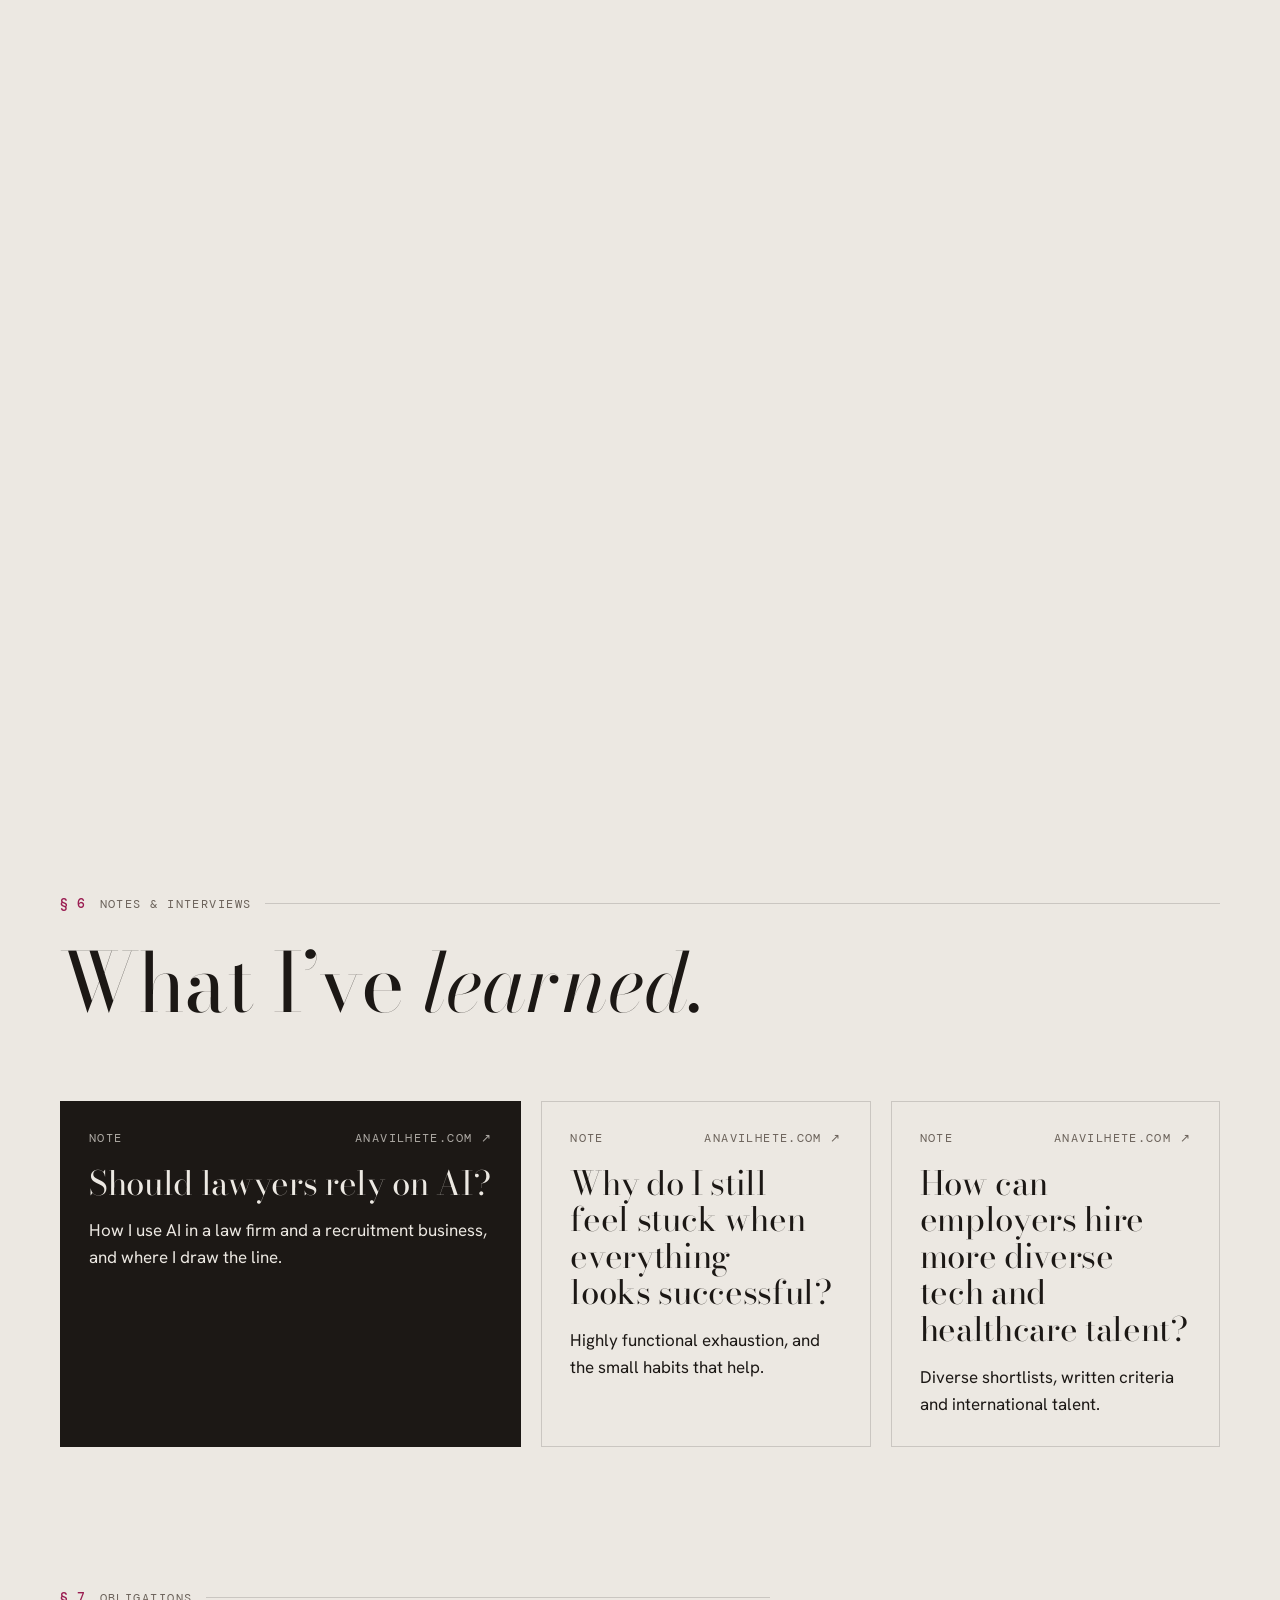
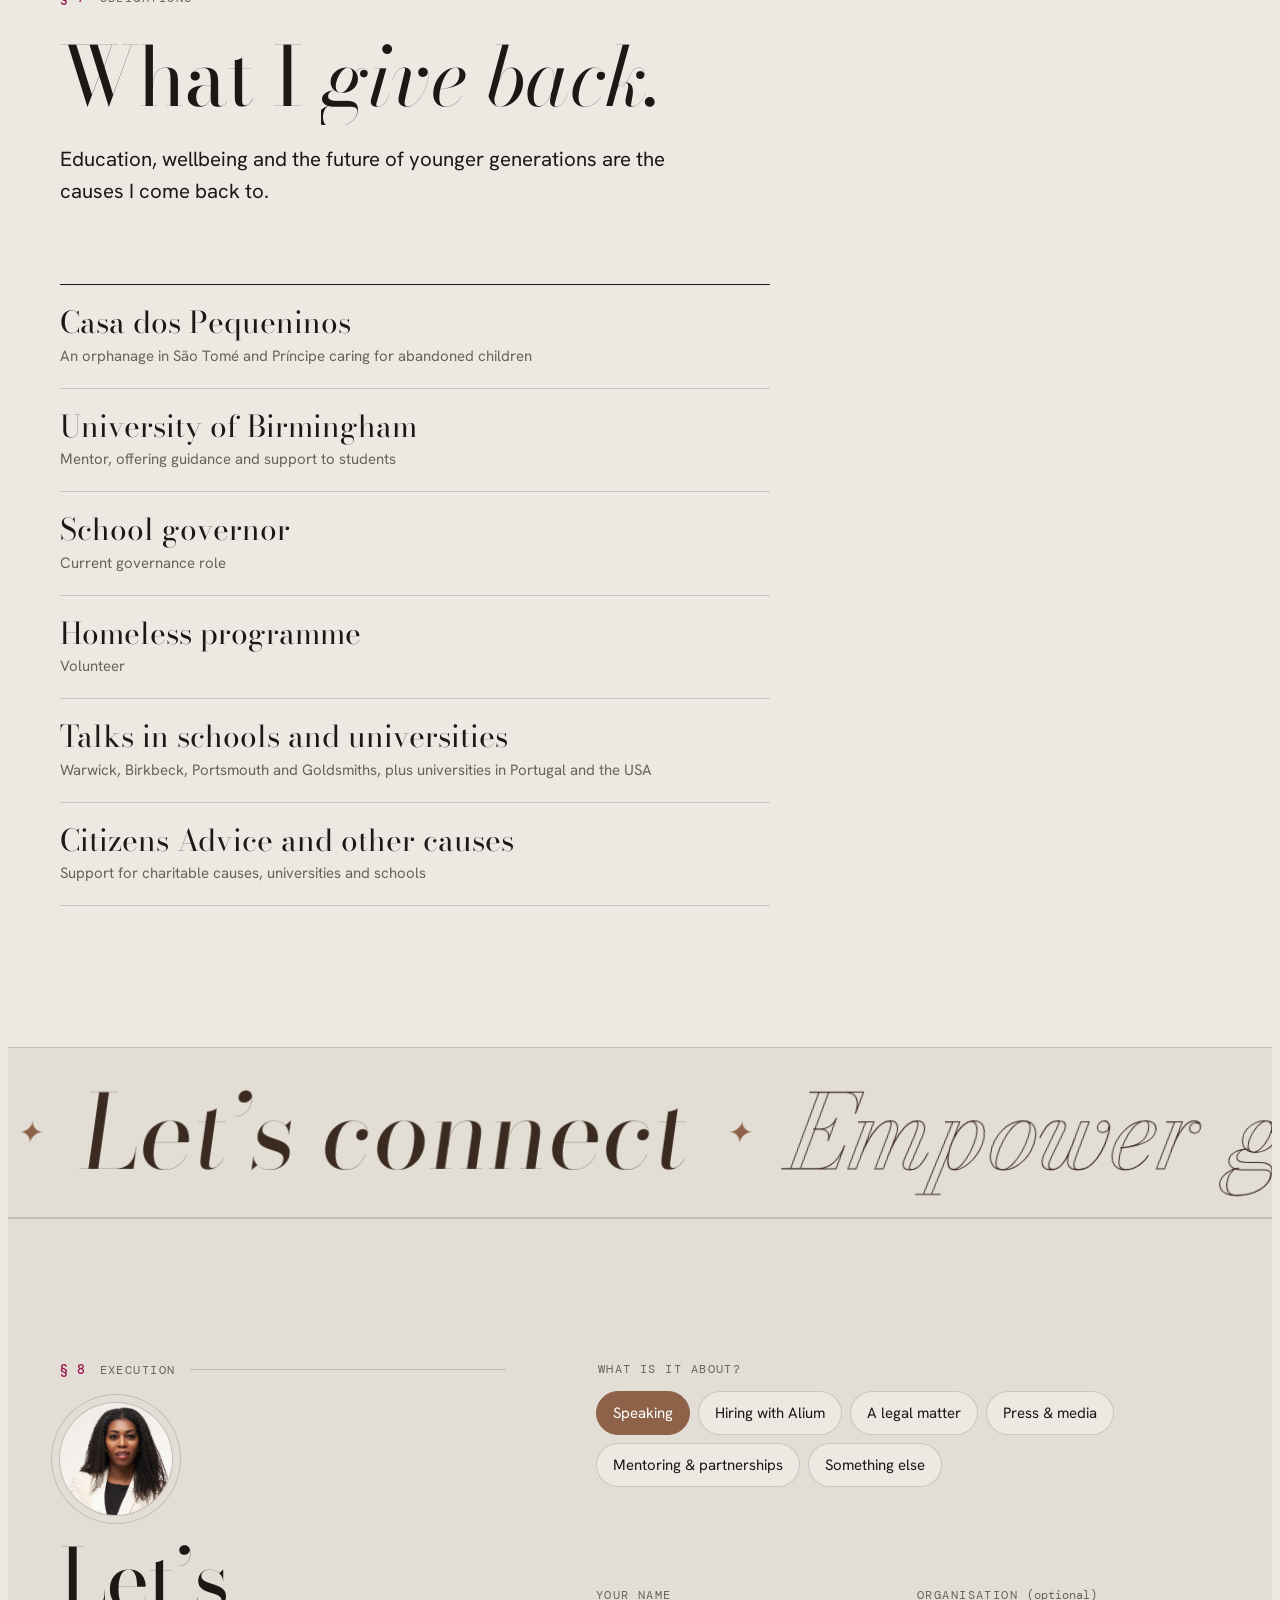
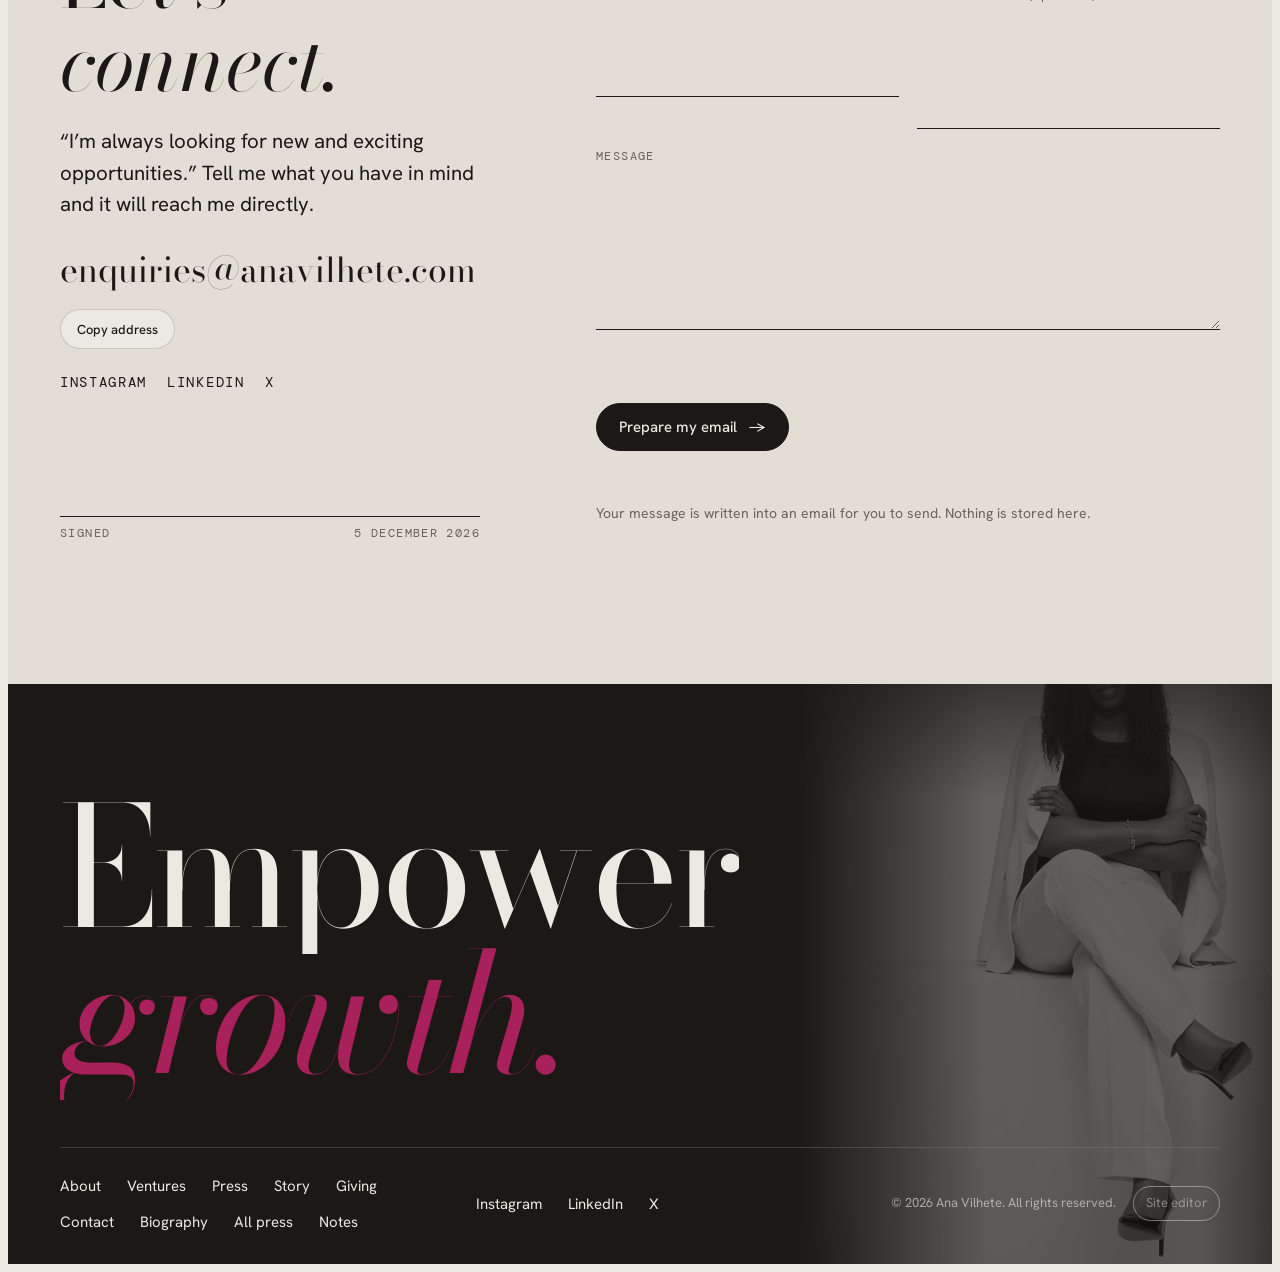
==== commit 091596d6: "SEO foundation: crawlable pages, sitemap, schema graph, private handoff files - Keep CLAUDE.md, hand" ====
--- a/index.html
+++ b/index.html
@@ -4,22 +4,168 @@
 <meta charset="utf-8">
 <meta name="viewport" content="width=device-width, initial-scale=1, viewport-fit=cover">
 <!--SEO:START-->
-<title>Ana Vilhete</title>
-<meta name="description" content="Ana Vilhete — solicitor, founder of Alium Consultancy, partner at Themis Crown Advocates, speaker and philanthropist. Her aim is to empower growth.">
-<meta property="og:title" content="Ana Vilhete">
-<meta property="og:description" content="Ana Vilhete — solicitor, founder of Alium Consultancy, partner at Themis Crown Advocates, speaker and philanthropist. Her aim is to empower growth.">
+<title>Ana Vilhete — Solicitor, Founder of Alium Consultancy &amp; Co-founder of Themis Crown Advocates</title>
+<meta name="description" content="Ana Vilhete is an Angolan-born, London-based solicitor and entrepreneur: founder and CEO of Alium Consultancy (tech, data and health staffing), co-founder of Themis Crown Advocates, speaker, mentor and ITV Good Morning Britain contributor.">
+<meta property="og:title" content="Ana Vilhete — Solicitor, Founder of Alium Consultancy &amp; Co-founder of Themis Crown Advocates">
+<meta property="og:description" content="Ana Vilhete is an Angolan-born, London-based solicitor and entrepreneur: founder and CEO of Alium Consultancy (tech, data and health staffing), co-founder of Themis Crown Advocates, speaker, mentor and ITV Good Morning Britain contributor.">
 <meta property="og:type" content="profile">
 <meta property="og:url" content="https://anavilhete.com/">
 <meta property="og:image" content="https://anavilhete.com/images/hero.webp">
 <meta name="twitter:card" content="summary_large_image">
 <link rel="canonical" href="https://anavilhete.com/">
 <!--SEO:END-->
+<!-- SEO-STATIC: maintained in code, not by the site editor (the editor only rewrites the SEO:START block) -->
+<meta name="author" content="Ana Vilhete">
+<meta name="robots" content="index, follow, max-image-preview:large, max-snippet:-1">
+<link rel="alternate" type="text/plain" href="https://anavilhete.com/llms.txt" title="LLM summary">
+
+<meta property="og:site_name" content="Ana Vilhete">
+<meta property="profile:first_name" content="Ana">
+<meta property="profile:last_name" content="Vilhete">
+<meta property="og:image:width" content="1200">
+<meta property="og:image:height" content="1500">
+<meta property="og:image:alt" content="Ana Vilhete standing in an ivory trouser suit against a stone-grey studio backdrop">
+<meta property="og:locale" content="en_GB">
+<meta property="og:locale:alternate" content="pt_PT">
+<meta name="twitter:site" content="@AnaVilhete">
+<meta name="twitter:creator" content="@AnaVilhete">
+<meta name="twitter:title" content="Ana Vilhete — Solicitor, Founder &amp; Speaker">
+<meta name="twitter:description" content="Founder and CEO of Alium Consultancy, co-founder of Themis Crown Advocates, speaker and mentor.">
+<meta name="twitter:image" content="https://anavilhete.com/images/hero.webp">
+
+<link rel="icon" href="/favicon.svg" type="image/svg+xml">
+<link rel="apple-touch-icon" href="/images/hero.webp">
+<link rel="manifest" href="/site.webmanifest">
+<meta name="theme-color" content="#1C1815">
+
+<script type="application/ld+json">
+{
+  "@context": "https://schema.org",
+  "@graph": [
+    {
+      "@type": "WebSite",
+      "@id": "https://anavilhete.com/#website",
+      "url": "https://anavilhete.com/",
+      "name": "Ana Vilhete",
+      "inLanguage": "en-GB",
+      "publisher": { "@id": "https://anavilhete.com/#ana" }
+    },
+    {
+      "@type": "ProfilePage",
+      "@id": "https://anavilhete.com/#profilepage",
+      "url": "https://anavilhete.com/",
+      "name": "Ana Vilhete — official website",
+      "isPartOf": { "@id": "https://anavilhete.com/#website" },
+      "mainEntity": { "@id": "https://anavilhete.com/#ana" },
+      "dateModified": "2026-11-26"
+    },
+    {
+      "@type": "Person",
+      "@id": "https://anavilhete.com/#ana",
+      "name": "Ana Vilhete",
+      "givenName": "Ana",
+      "familyName": "Vilhete",
+      "url": "https://anavilhete.com/",
+      "image": {
+        "@type": "ImageObject",
+        "url": "https://anavilhete.com/images/hero.webp",
+        "width": 1200,
+        "height": 1500,
+        "caption": "Ana Vilhete"
+      },
+      "description": "Angolan-born, London-based solicitor and entrepreneur. Founder and CEO of Alium Consultancy, a tech, data and health staffing business, and co-founder of the law firm Themis Crown Advocates. Speaker, mentor, school governor and University of Portsmouth Entrepreneur in Residence.",
+      "jobTitle": ["Founder and CEO, Alium Consultancy", "Co-founder, Themis Crown Advocates"],
+      "hasOccupation": [
+        { "@type": "Occupation", "name": "Solicitor", "occupationLocation": { "@type": "Country", "name": "United Kingdom" } },
+        { "@type": "Occupation", "name": "Entrepreneur" },
+        { "@type": "Occupation", "name": "Public speaker" }
+      ],
+      "birthPlace": { "@type": "Place", "name": "Luanda, Angola" },
+      "homeLocation": { "@type": "Place", "name": "London, United Kingdom" },
+      "nationality": [{ "@type": "Country", "name": "Portugal" }],
+      "knowsLanguage": ["en", "pt"],
+      "gender": "Female",
+      "email": "mailto:enquiries@anavilhete.com",
+      "worksFor": [
+        { "@id": "https://anavilhete.com/#alium" },
+        { "@id": "https://anavilhete.com/#themis" }
+      ],
+      "founder": [
+        { "@id": "https://anavilhete.com/#alium" },
+        { "@id": "https://anavilhete.com/#themis" }
+      ],
+      "alumniOf": [
+        { "@type": "CollegeOrUniversity", "name": "Warwick Business School, University of Warwick" },
+        { "@type": "CollegeOrUniversity", "name": "BPP University Law School" }
+      ],
+      "hasCredential": [
+        { "@type": "EducationalOccupationalCredential", "name": "Executive MBA", "credentialCategory": "degree", "recognizedBy": { "@type": "CollegeOrUniversity", "name": "Warwick Business School" } },
+        { "@type": "EducationalOccupationalCredential", "name": "LLB Law and Criminology", "credentialCategory": "degree" },
+        { "@type": "EducationalOccupationalCredential", "name": "Legal Practice Course (LPC)", "credentialCategory": "professional qualification" }
+      ],
+      "affiliation": [
+        { "@type": "CollegeOrUniversity", "name": "University of Portsmouth", "description": "Entrepreneur in Residence", "url": "https://www.port.ac.uk/collaborate/business/business-services/entrepreneurs-in-residence/ana-vilhete" },
+        { "@type": "CollegeOrUniversity", "name": "University of Birmingham", "description": "Mentor" }
+      ],
+      "knowsAbout": [
+        "Entrepreneurship", "Black women in business", "Women founders", "Recruitment and staffing",
+        "Technology recruitment", "Healthcare staffing", "Diversity in the workforce", "Immigration law",
+        "Employment law", "Commercial law", "Charity law", "Leadership", "Resilience", "Mentoring",
+        "Non-executive directorship", "Angolan and Portuguese-speaking diaspora"
+      ],
+      "sameAs": [
+        "https://en.wikipedia.org/wiki/Ana_Vilhete",
+        "https://www.wikidata.org/wiki/Q130639266",
+        "https://www.linkedin.com/in/ana-vilhete-emba-us-uk-921748103/",
+        "https://www.instagram.com/anavilhete/",
+        "https://x.com/AnaVilhete",
+        "https://www.crunchbase.com/person/ana-vilhete",
+        "https://www.port.ac.uk/collaborate/business/business-services/entrepreneurs-in-residence/ana-vilhete",
+        "https://empower.involverolemodels.org/person/ana-vilhete/"
+      ],
+      "subjectOf": [
+        { "@type": "Article", "name": "Stylist: 10 women on using AI at work", "url": "https://www.stylist.co.uk/life/careers/women-ai-workplace/1095798", "datePublished": "2026-07-07" },
+        { "@type": "Article", "name": "Stylist: the motherhood fitness gap", "url": "https://www.stylist.co.uk/fitness-health/workouts/motherhood-fitness-gap-tips/1083140" },
+        { "@type": "Article", "name": "Black Ballad: Why high-functioning Black women still feel stuck after doing the work", "url": "https://blackballad.co.uk/mental-health-wellness/why-high-functioning-black-women-still-feel-stuck-after-therapy-doing-the-work", "datePublished": "2026-04-14" },
+        { "@type": "ProfilePage", "name": "INvolve Empower role model: Ana Vilhete", "url": "https://empower.involverolemodels.org/person/ana-vilhete/" },
+        { "@type": "VideoObject", "name": "The Voice: One business deal changed her life, but it's been a journey for Ana Vilhete", "url": "https://www.voice-online.co.uk/post/video/section/interviews/one-business-deal-changed-her-life-but-its-been-a-journey-for-ana-vilhete/", "uploadDate": "2024-10-25", "thumbnailUrl": "https://i.ytimg.com/vi/HsORBJw-YjI/hqdefault.jpg", "description": "Video interview with Ana Vilhete." },
+        { "@type": "CreativeWork", "name": "Ana Vilhete: Building a successful business takes time, effort and resilience", "url": "https://careers-business.uk/ana-vilhete-building-a-successful-business-takes-time-effort-and-resilience/" },
+        { "@type": "CreativeWork", "name": "BBC Sounds", "url": "https://www.bbc.co.uk/sounds/play/p0h2yhnp" },
+        { "@type": "CreativeWork", "name": "RTP", "url": "https://www.rtp.pt/programa/tv/p44946/e82" },
+        { "@type": "CreativeWork", "name": "In conversation with Ana Vilhete", "url": "https://www.youtube.com/watch?v=VGEitXb85VY" },
+        { "@type": "CreativeWork", "name": "In conversation with Ana Vilhete, part two", "url": "https://www.youtube.com/watch?v=uPeYXeCGYnw" }
+      ]
+    },
+    {
+      "@type": ["Organization", "EmploymentAgency"],
+      "@id": "https://anavilhete.com/#alium",
+      "name": "Alium Consultancy",
+      "legalName": "Alium Consultancy Ltd",
+      "url": "https://www.aliumc.com/",
+      "foundingDate": "2020",
+      "founder": { "@id": "https://anavilhete.com/#ana" },
+      "description": "Tech, data and health staffing business headquartered in London.",
+      "identifier": { "@type": "PropertyValue", "propertyID": "UK Companies House", "value": "12262995" }
+    },
+    {
+      "@type": ["Organization", "LegalService"],
+      "@id": "https://anavilhete.com/#themis",
+      "name": "Themis Crown Advocates",
+      "legalName": "Themis Crown Advocates Limited",
+      "url": "https://themiscrown.com/",
+      "foundingDate": "2024-04",
+      "founder": { "@id": "https://anavilhete.com/#ana" },
+      "address": { "@type": "PostalAddress", "streetAddress": "124-128 City Road", "addressLocality": "London", "postalCode": "EC1V 2NX", "addressCountry": "GB" },
+      "knowsAbout": ["Immigration law", "Employment law", "Commercial law", "Charity law"],
+      "identifier": { "@type": "PropertyValue", "propertyID": "SRA number", "value": "8008980" }
+    }
+  ]
+}
+</script>
+<!-- /SEO-STATIC -->
 <link rel="preconnect" href="https://fonts.googleapis.com">
 <link rel="preconnect" href="https://fonts.gstatic.com" crossorigin>
 <link rel="stylesheet" href="https://fonts.googleapis.com/css2?family=Bodoni+Moda:ital,opsz,wght@0,6..96,400..700;1,6..96,400..600&family=DM+Mono:wght@400;500&family=Hanken+Grotesk:wght@400;500;600&family=Mrs+Saint+Delafield&display=swap">
-<script type="application/ld+json">
-{"@context":"https://schema.org","@type":"Person","name":"Ana Vilhete","url":"https://www.anavilhete.com/","email":"mailto:enquiries@anavilhete.com","jobTitle":"Founder and CEO","worksFor":[{"@type":"Organization","name":"Alium Consultancy"},{"@type":"Organization","name":"Themis Crown Advocates"}],"alumniOf":{"@type":"CollegeOrUniversity","name":"Warwick Business School"},"sameAs":["https://www.instagram.com/anavilhete/","https://www.linkedin.com/in/ana-vilhete-emba-us-uk-921748103/","https://twitter.com/AnaVilhete"]}
-</script>
 <style>
 /* Layout concept: "Terms of engagement" — the site is set like a beautifully typeset agreement.
    Each section is a numbered clause (§), the hero photo melts into a stone backdrop sampled from the studio shoot,
@@ -548,9 +694,17 @@
 <script>(function(){var d=document.documentElement,pv=/[?&]preview=frame/.test(location.search),rm=matchMedia("(prefers-reduced-motion: reduce)").matches,seen=false;try{seen=sessionStorage.getItem("av-intro")==="1"}catch(e){}d.classList.add("js");if(pv)d.classList.add("pvf");if(rm||seen||pv){d.classList.add("no-intro")}else{d.classList.add("intro");setTimeout(function(){d.classList.remove("intro")},4200)}})();</script>
 </head>
 <body>
+<noscript>
+  <div style="max-width:760px;margin:40px auto;padding:0 20px;font:17px/1.6 Arial,sans-serif">
+    <h1>Ana Vilhete — Solicitor, Founder and Speaker</h1>
+    <p>Ana Vilhete is a London-based solicitor and entrepreneur, born in Luanda, Angola. She is the founder and CEO of Alium Consultancy, a tech, data and health staffing business founded in 2020, and co-founder of the law firm Themis Crown Advocates, launched in April 2024. She speaks at universities and businesses, mentors students, serves as a school governor and contributes on ITV's Good Morning Britain.</p>
+    <p>Education: LLB Law and Criminology; Legal Practice Course, BPP Law School; Executive MBA, Warwick Business School (2022).</p>
+    <p><a href="/about/">Full biography, timeline and FAQ</a> · <a href="/press/">Press</a> · <a href="/notes/">Notes</a> · Contact: <a href="mailto:enquiries@anavilhete.com">enquiries@anavilhete.com</a></p>
+  </div>
+</noscript>
 <a class="skip" href="#main">Skip to content</a>
 <div class="grain" aria-hidden="true"></div><div class="progress" id="progress" aria-hidden="true"></div><div class="cursor" id="cursor" aria-hidden="true"></div><div class="cursor-dot" id="cursorDot" aria-hidden="true"></div>
-<div class="pv-pill" id="pvPill" hidden>Preview of unpublished changes</div>
+<div class="pv-pill" id="pvPill" hidden></div>
 
 <header class="hdr" id="hdr">
   <div class="wrap">
@@ -577,6 +731,9 @@
     <a href="#press"><span data-num="press"></span>Press</a>
     <a href="#story"><span data-num="story"></span>Story</a>
     <a href="#contact"><span data-num="contact"></span>Contact</a>
+    <a href="/about/"><span>✦</span>Biography</a>
+    <a href="/press/"><span>✦</span>All press</a>
+    <a href="/notes/"><span>✦</span>Notes</a>
   </nav>
   <div class="foot mono" data-social></div>
 </div>
@@ -784,15 +941,15 @@
     <p class="big" data-k="footer.tagline"></p>
     <div class="ftr-row">
       <nav aria-label="Footer">
-        <a class="link" href="#about">About</a><a class="link" href="#ventures">Ventures</a><a class="link" href="#press">Press</a><a class="link" href="#story">Story</a><a class="link" href="#giving">Giving</a><a class="link" href="#contact">Contact</a>
+        <a class="link" href="#about">About</a><a class="link" href="#ventures">Ventures</a><a class="link" href="#press">Press</a><a class="link" href="#story">Story</a><a class="link" href="#giving">Giving</a><a class="link" href="#contact">Contact</a><a class="link" href="/about/">Biography</a><a class="link" href="/press/">All press</a><a class="link" href="/notes/">Notes</a>
       </nav>
       <div class="soc" data-social></div>
-      <small>© <span id="yr">2026</span> <span data-site-name></span>. All rights reserved. <a class="ed-link" href="admin/">Site editor</a></small>
+      <small>© <span id="yr">2026</span> <span data-site-name>Ana Vilhete</span>. All rights reserved. <a class="ed-link" href="admin/">Site editor</a></small>
     </div>
   </div>
 </footer>
 
-<script type="application/json" id="site-content">{"site":{"name":"Ana Vilhete","initials":"AV","title":"Ana Vilhete","description":"Ana Vilhete — solicitor, founder of Alium Consultancy, partner at Themis Crown Advocates, speaker and philanthropist. Her aim is to empower growth.","url":"https://anavilhete.com/","locations":"London · Amsterdam · Delaware"},"social":[{"label":"Instagram","url":"https://www.instagram.com/anavilhete/"},{"label":"LinkedIn","url":"https://www.linkedin.com/in/ana-vilhete-emba-us-uk-921748103/"},{"label":"X / Twitter","url":"https://twitter.com/AnaVilhete"}],"photos":[{"id":"hero","name":"Ivory suit, standing","src":"images/hero.webp","w":1200,"h":1500,"alt":"Ana Vilhete standing in an ivory trouser suit against a stone-grey studio backdrop"},{"id":"lean","name":"Leaning on a table","src":"images/lean.webp","w":1100,"h":1376,"alt":"Ana Vilhete leaning on a table, hands clasped, wearing an ivory blazer"},{"id":"chair","name":"Seated in a chair","src":"images/chair.webp","w":1000,"h":1250,"alt":"Ana Vilhete seated in a lounge chair in an ivory suit, arms folded"},{"id":"cube","name":"Seated on the plinth","src":"images/cube.webp","w":1000,"h":1250,"alt":"Ana Vilhete sitting on a white plinth, legs crossed, blazer over her shoulders"},{"id":"arms","name":"Arms folded","src":"images/arms.webp","w":1000,"h":1250,"alt":"Ana Vilhete in an ivory suit with arms folded, looking at the camera"},{"id":"full","name":"Full length, hands at waist","src":"images/full.webp","w":1000,"h":1250,"alt":"Ana Vilhete in an ivory trouser suit and black top, hands resting at her waist"}],"hero":{"roles":["Solicitor","Founder","Speaker","Investor","Philanthropist"],"firstName":"Ana","lastName":"Vilhete","quote":"My aim is to empower growth.","intro":"Qualified solicitor in England and Wales. Founder and CEO of Alium Consultancy, a tech, data and health staffing business. Partner at Themis Crown Advocates.","primaryCta":"Work with Ana","secondaryCta":"See the press","photo":"hero","marquee":["Solicitor","Founder","Speaker","Investor","Philanthropist","Mentor"]},"about":{"show":true,"label":"The parties","heading":"Trained in law. *Built in business.*","lede":"I qualified as a solicitor in England and Wales after studying Law and Criminology, completing the LPC and working in legal practice.","body":"In 2015 I moved into tech recruitment as head of legal at a recruitment business. In 2018 I joined a new organisation to broaden my experience, and in 2020 I founded Alium Consultancy. Alongside the business I mentor students, serve as a school governor and speak at universities in England, Portugal and the USA.","facts":[{"value":"2020","label":"Founded Alium Consultancy"},{"value":"3","label":"Offices: London, Amsterdam, Delaware"},{"value":"10.4M","label":"Revenue in Alium’s first year"},{"value":"2022","label":"Executive MBA, Warwick Business School"}],"button":"Read the full story","photo":"lean","caption":"Ana Vilhete · Founder, Alium Consultancy"},"work":{"show":true,"label":"Scope of work","heading":"Four things *I do.*","items":[{"title":"Build","role":"Founder & CEO · Alium Consultancy","text":"A tech, data and health staffing business, run remotely across the globe from offices in London, Amsterdam and Delaware.","photo":"hero"},{"title":"*Advise*","role":"Solicitor · Partner, Themis Crown Advocates","text":"A qualified solicitor in England and Wales and co-founder of a law firm practising immigration, employment, commercial and charity law.","photo":"lean"},{"title":"Speak","role":"Universities · Schools · Broadcast","text":"Talks at Warwick, Birkbeck, Portsmouth and Goldsmiths, at universities in Portugal and the USA, and appearances on BBC Radio London, Good Morning Britain and RTP.","photo":"hero"},{"title":"*Give*","role":"Mentor · Governor · Volunteer","text":"Mentoring at Birmingham University, school governance, a homeless programme, and support for an orphanage in São Tomé and Príncipe.","photo":"full"}]},"ventures":{"show":true,"label":"Ventures","heading":"Two companies, *one standard.*","items":[{"name":"Alium *Consultancy*","look":"dark","role":"Founder & CEO","since":"Since 2020","text":"A tech, data and health staffing business with offices in London, Amsterdam and Delaware, built so its people can work remotely across the globe.","photo":"arms","figures":[{"value":"1.3M","label":"revenue within six months"},{"value":"10.4M","label":"revenue in the first year"},{"value":"3","label":"offices across two continents"}],"tags":[],"caseIntro":"After five years in recruitment, starting as head of legal in 2015, Ana founded her own staffing business in 2020.","caseFacts":[{"label":"Role","value":"Founder and CEO"},{"label":"Founded","value":"2020"},{"label":"Focus","value":"Tech, data and health staffing"},{"label":"Offices","value":"London, Amsterdam and Delaware"},{"label":"Way of working","value":"Remote work enabled for employees across the globe"},{"label":"Outcome","value":"1.3M in revenue within six months and 10.4M within the first year"}]},{"name":"Themis Crown *Advocates*","look":"nude","role":"Co-founder & Partner","since":"Launched April 2024","text":"A law firm co-founded by Ana, practising in four areas.","photo":"chair","figures":[],"tags":["Immigration","Employment","Commercial","Charity"],"caseIntro":"A law firm that brings Ana back to her first profession, launched officially in April 2024.","caseFacts":[{"label":"Role","value":"Co-founder and law firm partner"},{"label":"Launched","value":"April 2024"},{"label":"Practice areas","value":"Immigration, employment, commercial and charity law"},{"label":"Qualification","value":"Solicitor of England and Wales"}]}]},"portraits":{"show":true,"label":"Portraits","heading":"In *frame.*","note":"Six portraits · tap to view larger","items":[{"photo":"lean","label":"Portrait","caption":"Portrait in ivory"},{"photo":"chair","label":"Seated","caption":"Seated, studio"},{"photo":"hero","label":"Ivory suit","caption":"Ivory suit, studio"},{"photo":"cube","label":"Plinth","caption":"On the plinth"},{"photo":"arms","label":"Arms folded","caption":"Arms folded"},{"photo":"full","label":"Full length","caption":"Ivory suit, full length"}]},"press":{"show":true,"label":"The public record","heading":"On air, *on the record.*","feature":{"show":true,"kind":"Interview","source":"Careers Business","quote":"Building a successful business takes time, effort and *resilience.*","url":"https://careers-business.uk/ana-vilhete-building-a-successful-business-takes-time-effort-and-resilience/","photo":"lean"},"items":[{"outlet":"BBC Radio London","format":"Radio","url":"","cta":""},{"outlet":"BBC Sounds","format":"Podcast","url":"https://www.bbc.co.uk/sounds/play/p0h2yhnp","cta":"Listen"},{"outlet":"Good Morning Britain","format":"Television · ITV","url":"","cta":""},{"outlet":"RTP","format":"Television · Portugal","url":"https://www.rtp.pt/programa/tv/p44946/e82","cta":"Watch"},{"outlet":"In conversation","format":"Video","url":"https://www.youtube.com/watch?v=VGEitXb85VY","cta":"Watch"},{"outlet":"In conversation, part two","format":"Video","url":"https://www.youtube.com/watch?v=uPeYXeCGYnw","cta":"Watch"},{"outlet":"KPMG","format":"Invited guest","url":"","cta":""},{"outlet":"Careers Business","format":"Magazine interview","url":"https://careers-business.uk/ana-vilhete-building-a-successful-business-takes-time-effort-and-resilience/","cta":"Read"}]},"story":{"show":true,"label":"Chronology","heading":"The record, *year by year.*","items":[{"year":"2008","to":"2011","title":"Law & Criminology","text":"Undergraduate degree in Law (LLB) and Criminology."},{"year":"2012","to":"2014","title":"LPC and legal practice","text":"Legal Practice Course, then practice. Qualified as a solicitor in England and Wales."},{"year":"2015","to":"","title":"Into tech recruitment","text":"Head of legal at a recruitment business."},{"year":"2018","to":"","title":"A wider remit","text":"Joined a new organisation to broaden skills and leadership experience."},{"year":"2020","to":"","title":"Founded Alium Consultancy","text":"Tech, data and health staffing. 1.3M in revenue within six months, 10.4M in year one."},{"year":"2022","to":"","title":"Executive MBA","text":"Completed at Warwick Business School (2020–2022)."},{"year":"2024","to":"","title":"Themis Crown Advocates","text":"Co-founded the law firm, launched officially in April."}],"nowTitle":"Currently","now":["Leading Alium Consultancy","Partner at Themis Crown Advocates","Mentoring at Birmingham University","School governor"]},"notes":{"show":true,"label":"Notes & interviews","heading":"What I’ve *learned.*","items":[{"kind":"Interview","source":"Careers Business","title":"“Building a successful business takes time, effort and resilience”","text":"","url":"https://careers-business.uk/ana-vilhete-building-a-successful-business-takes-time-effort-and-resilience/","featured":true,"placeholder":false},{"kind":"","source":"","title":"[ARTICLE TITLE]","text":"Space for Ana’s first essay: a lesson from building Alium.","url":"","featured":false,"placeholder":true},{"kind":"","source":"","title":"[ARTICLE TITLE]","text":"Space for a short note on law, recruitment or leadership.","url":"","featured":false,"placeholder":true}]},"giving":{"show":true,"label":"Obligations","heading":"What I *give back.*","lede":"Education, wellbeing and the future of younger generations are the causes I come back to.","items":[{"name":"Casa dos Pequeninos","detail":"An orphanage in São Tomé and Príncipe caring for abandoned children"},{"name":"Birmingham University","detail":"Mentor, offering guidance and support to students"},{"name":"School governor","detail":"Current governance role"},{"name":"Homeless programme","detail":"Volunteer"},{"name":"Talks in schools and universities","detail":"Warwick, Birkbeck, Portsmouth and Goldsmiths, plus universities in Portugal and the USA"},{"name":"Citizens Advice and other causes","detail":"Support for charitable causes, universities and schools"}],"photo":"full"},"contact":{"show":true,"label":"Execution","heading":"Let’s *connect.*","lede":"“I’m always looking for new and exciting opportunities.” Tell me what you have in mind and it will reach me directly.","email":"enquiries@anavilhete.com","topics":["Speaking","Hiring with Alium","A legal matter","Press & media","Mentoring & partnerships","Something else"],"photo":"arms","marquee":["Let’s connect","Empower growth"]},"footer":{"tagline":"Empower *growth.*","photo":"cube"}}</script>
+<script type="application/json" id="site-content">{"site":{"name":"Ana Vilhete","initials":"AV","title":"Ana Vilhete — Solicitor, Founder of Alium Consultancy & Co-founder of Themis Crown Advocates","description":"Ana Vilhete is an Angolan-born, London-based solicitor and entrepreneur: founder and CEO of Alium Consultancy (tech, data and health staffing), co-founder of Themis Crown Advocates, speaker, mentor and ITV Good Morning Britain contributor.","url":"https://anavilhete.com/","locations":"London · Amsterdam · Delaware"},"social":[{"label":"Instagram","url":"https://www.instagram.com/anavilhete/"},{"label":"LinkedIn","url":"https://www.linkedin.com/in/ana-vilhete-emba-us-uk-921748103/"},{"label":"X","url":"https://x.com/AnaVilhete"}],"photos":[{"id":"hero","name":"Ivory suit, standing","src":"images/hero.webp","w":1200,"h":1500,"alt":"Ana Vilhete standing in an ivory trouser suit against a stone-grey studio backdrop"},{"id":"lean","name":"Leaning on a table","src":"images/lean.webp","w":1100,"h":1376,"alt":"Ana Vilhete leaning on a table, hands clasped, wearing an ivory blazer"},{"id":"chair","name":"Seated in a chair","src":"images/chair.webp","w":1000,"h":1250,"alt":"Ana Vilhete seated in a lounge chair in an ivory suit, arms folded"},{"id":"cube","name":"Seated on the plinth","src":"images/cube.webp","w":1000,"h":1250,"alt":"Ana Vilhete sitting on a white plinth, legs crossed, blazer over her shoulders"},{"id":"arms","name":"Arms folded","src":"images/arms.webp","w":1000,"h":1250,"alt":"Ana Vilhete in an ivory suit with arms folded, looking at the camera"},{"id":"full","name":"Full length, hands at waist","src":"images/full.webp","w":1000,"h":1250,"alt":"Ana Vilhete in an ivory trouser suit and black top, hands resting at her waist"}],"hero":{"roles":["Solicitor","Founder","Speaker","Investor","Philanthropist"],"firstName":"Ana","lastName":"Vilhete","quote":"My aim is to empower growth.","intro":"Qualified solicitor in England and Wales. Founder and CEO of Alium Consultancy, a tech, data and health staffing business. Partner at Themis Crown Advocates.","primaryCta":"Work with Ana","secondaryCta":"See the press","photo":"hero","marquee":["Solicitor","Founder","Speaker","Investor","Philanthropist","Mentor"]},"about":{"show":true,"label":"The parties","heading":"Trained in law. *Built in business.*","lede":"I qualified as a solicitor in England and Wales after studying Law and Criminology, completing the LPC and working in legal practice.","body":"In 2015 I moved into tech recruitment as head of legal at a recruitment business. In 2018 I joined a new organisation to broaden my experience, and in 2020 I founded Alium Consultancy. Alongside the business I mentor students, serve as a school governor and speak at universities in England, Portugal and the USA.","facts":[{"value":"2020","label":"Founded Alium Consultancy"},{"value":"3","label":"Offices: London, Amsterdam, Delaware"},{"value":"10.4M","label":"Revenue in Alium’s first year"},{"value":"2022","label":"Executive MBA, Warwick Business School"}],"button":"Read the full story","photo":"lean","caption":"Ana Vilhete · Founder, Alium Consultancy"},"work":{"show":true,"label":"Scope of work","heading":"Four things *I do.*","items":[{"title":"Build","role":"Founder & CEO · Alium Consultancy","text":"A tech, data and health staffing business, run remotely across the globe from offices in London, Amsterdam and Delaware.","photo":"hero"},{"title":"*Advise*","role":"Solicitor · Partner, Themis Crown Advocates","text":"A qualified solicitor in England and Wales and co-founder of a law firm practising immigration, employment, commercial and charity law.","photo":"lean"},{"title":"Speak","role":"Universities · Schools · Broadcast","text":"Talks at Warwick, Birkbeck, Portsmouth and Goldsmiths, at universities in Portugal and the USA, and appearances on BBC Radio London, Good Morning Britain and RTP.","photo":"hero"},{"title":"*Give*","role":"Mentor · Governor · Volunteer","text":"Mentoring at University of Birmingham, school governance, a homeless programme, and support for an orphanage in São Tomé and Príncipe.","photo":"full"}]},"ventures":{"show":true,"label":"Ventures","heading":"Two companies, *one standard.*","items":[{"name":"Alium *Consultancy*","look":"dark","role":"Founder & CEO","since":"Since 2020","text":"A tech, data and health staffing business with offices in London, Amsterdam and Delaware, built so its people can work remotely across the globe.","photo":"arms","figures":[{"value":"1.3M","label":"revenue within six months"},{"value":"10.4M","label":"revenue in the first year"},{"value":"3","label":"offices across two continents"}],"tags":[],"caseIntro":"After five years in recruitment, starting as head of legal in 2015, Ana founded her own staffing business in 2020.","caseFacts":[{"label":"Role","value":"Founder and CEO"},{"label":"Founded","value":"2020"},{"label":"Focus","value":"Tech, data and health staffing"},{"label":"Offices","value":"London, Amsterdam and Delaware"},{"label":"Way of working","value":"Remote work enabled for employees across the globe"},{"label":"Outcome","value":"1.3M in revenue within six months and 10.4M within the first year"}]},{"name":"Themis Crown *Advocates*","look":"nude","role":"Co-founder & Partner","since":"Launched April 2024","text":"A law firm co-founded by Ana, practising in four areas.","photo":"chair","figures":[],"tags":["Immigration","Employment","Commercial","Charity"],"caseIntro":"A law firm that brings Ana back to her first profession, launched officially in April 2024.","caseFacts":[{"label":"Role","value":"Co-founder and law firm partner"},{"label":"Launched","value":"April 2024"},{"label":"Practice areas","value":"Immigration, employment, commercial and charity law"},{"label":"Qualification","value":"Solicitor of England and Wales"}]}]},"portraits":{"show":true,"label":"Portraits","heading":"In *frame.*","note":"Six portraits · tap to view larger","items":[{"photo":"lean","label":"Portrait","caption":"Portrait in ivory"},{"photo":"chair","label":"Seated","caption":"Seated, studio"},{"photo":"hero","label":"Ivory suit","caption":"Ivory suit, studio"},{"photo":"cube","label":"Plinth","caption":"On the plinth"},{"photo":"arms","label":"Arms folded","caption":"Arms folded"},{"photo":"full","label":"Full length","caption":"Ivory suit, full length"}]},"press":{"show":true,"label":"The public record","heading":"On air, *on the record.*","feature":{"show":true,"kind":"Interview","source":"Careers Business","quote":"Building a successful business takes time, effort and *resilience.*","url":"https://careers-business.uk/ana-vilhete-building-a-successful-business-takes-time-effort-and-resilience/","photo":"lean"},"items":[{"outlet":"Stylist","format":"Feature · AI at work · Jul 2026","url":"https://www.stylist.co.uk/life/careers/women-ai-workplace/1095798","cta":"Read"},{"outlet":"Stylist","format":"Feature · Motherhood & fitness · 2026","url":"https://www.stylist.co.uk/fitness-health/workouts/motherhood-fitness-gap-tips/1083140","cta":"Read"},{"outlet":"Scottish Daily Mail","format":"Print feature · May 2026","url":"https://www.pressreader.com/uk/scottish-daily-mail/20260514/282041923762751","cta":"Read"},{"outlet":"Daily Mail","format":"Feature · Alpha mums","url":"https://newstral.com/en/article/en/1278578630/[base64]","cta":"Read"},{"outlet":"Black Ballad","format":"Feature · Wellbeing · Apr 2026","url":"https://blackballad.co.uk/mental-health-wellness/why-high-functioning-black-women-still-feel-stuck-after-therapy-doing-the-work","cta":"Read"},{"outlet":"Cosmetics Business","format":"Analysis · Feb 2026","url":"https://cosmeticsbusiness.com/analysis-are-we-witnessing-the-fall-of-celebrity-beauty","cta":"Read"},{"outlet":"INvolve Empower","format":"Role model profile · 2026","url":"https://empower.involverolemodels.org/person/ana-vilhete/","cta":"View"},{"outlet":"The Voice","format":"Video interview · Oct 2024","url":"https://www.voice-online.co.uk/post/video/section/interviews/one-business-deal-changed-her-life-but-its-been-a-journey-for-ana-vilhete/","cta":"Watch"},{"outlet":"Good Morning Britain","format":"Television · ITV","url":"","cta":""},{"outlet":"BBC Sounds","format":"Radio · BBC Radio London","url":"https://www.bbc.co.uk/sounds/play/p0h2yhnp","cta":"Listen"},{"outlet":"RTP","format":"Television · Portugal","url":"https://www.rtp.pt/programa/tv/p44946/e82","cta":"Watch"},{"outlet":"Careers Business","format":"Magazine interview","url":"https://careers-business.uk/ana-vilhete-building-a-successful-business-takes-time-effort-and-resilience/","cta":"Read"},{"outlet":"All press","format":"Full list","url":"/press/","cta":"See all"}]},"story":{"show":true,"label":"Chronology","heading":"The record, *year by year.*","items":[{"year":"2008","to":"2011","title":"Law & Criminology","text":"Undergraduate degree in Law (LLB) and Criminology."},{"year":"2012","to":"2014","title":"LPC and legal practice","text":"Legal Practice Course, then practice. Qualified as a solicitor in England and Wales."},{"year":"2015","to":"","title":"Into tech recruitment","text":"Head of legal at a recruitment business."},{"year":"2018","to":"","title":"A wider remit","text":"Joined a new organisation to broaden skills and leadership experience."},{"year":"2020","to":"","title":"Founded Alium Consultancy","text":"Tech, data and health staffing. 1.3M in revenue within six months, 10.4M in year one."},{"year":"2022","to":"","title":"Executive MBA","text":"Completed at Warwick Business School (2020–2022)."},{"year":"2024","to":"","title":"Themis Crown Advocates","text":"Co-founded the law firm, launched officially in April."}],"nowTitle":"Currently","now":["Leading Alium Consultancy","Partner at Themis Crown Advocates","Mentoring at University of Birmingham","School governor"]},"notes":{"show":true,"label":"Notes & interviews","heading":"What I’ve *learned.*","items":[{"featured":true,"kind":"Note","placeholder":false,"source":"anavilhete.com","text":"How I use AI in a law firm and a recruitment business, and where I draw the line.","title":"Should lawyers rely on AI?","url":"/notes/should-lawyers-rely-on-ai/"},{"featured":false,"kind":"Note","placeholder":false,"source":"anavilhete.com","text":"Highly functional exhaustion, and the small habits that help.","title":"Why do I still feel stuck when everything looks successful?","url":"/notes/successful-but-stuck/"},{"featured":false,"kind":"Note","placeholder":false,"source":"anavilhete.com","text":"Diverse shortlists, written criteria and international talent.","title":"How can employers hire more diverse tech and healthcare talent?","url":"/notes/hiring-diverse-tech-and-healthcare-talent/"}]},"giving":{"show":true,"label":"Obligations","heading":"What I *give back.*","lede":"Education, wellbeing and the future of younger generations are the causes I come back to.","items":[{"name":"Casa dos Pequeninos","detail":"An orphanage in São Tomé and Príncipe caring for abandoned children"},{"name":"University of Birmingham","detail":"Mentor, offering guidance and support to students"},{"name":"School governor","detail":"Current governance role"},{"name":"Homeless programme","detail":"Volunteer"},{"name":"Talks in schools and universities","detail":"Warwick, Birkbeck, Portsmouth and Goldsmiths, plus universities in Portugal and the USA"},{"name":"Citizens Advice and other causes","detail":"Support for charitable causes, universities and schools"}],"photo":"full"},"contact":{"show":true,"label":"Execution","heading":"Let’s *connect.*","lede":"“I’m always looking for new and exciting opportunities.” Tell me what you have in mind and it will reach me directly.","email":"enquiries@anavilhete.com","topics":["Speaking","Hiring with Alium","A legal matter","Press & media","Mentoring & partnerships","Something else"],"photo":"arms","marquee":["Let’s connect","Empower growth"]},"footer":{"tagline":"Empower *growth.*","photo":"cube"}}</script>
 <script>
 /* ================================================================
    Ana Vilhete — site renderer.
@@ -858,7 +1015,7 @@
   });
 
   /* social links */
-  const soc = vis(c.social).filter(s => s.url).map(s => `<a class="link" href="${esc(s.url)}" target="_blank" rel="noopener">${esc(s.label)}</a>`).join("");
+  const soc = vis(c.social).filter(s => s.url).map(s => `<a class="link" href="${esc(s.url)}" target="_blank" rel="me noopener">${esc(s.label)}</a>`).join("");
   document.querySelectorAll("[data-social]").forEach(el => el.innerHTML = soc);
 
   /* hero */
@@ -1317,6 +1474,7 @@
   /* full-screen preview opened from the editor in a new tab */
   let draft = null;
   try { draft = JSON.parse(localStorage.getItem("av-preview-draft") || "null"); IMG_OVERRIDE = JSON.parse(localStorage.getItem("av-preview-images") || "{}"); } catch (e) {}
+  if (draft) $("#pvPill").textContent = "Preview of unpublished changes";
   $("#pvPill").hidden = !draft;
   boot(draft || embedded());
 } else {
